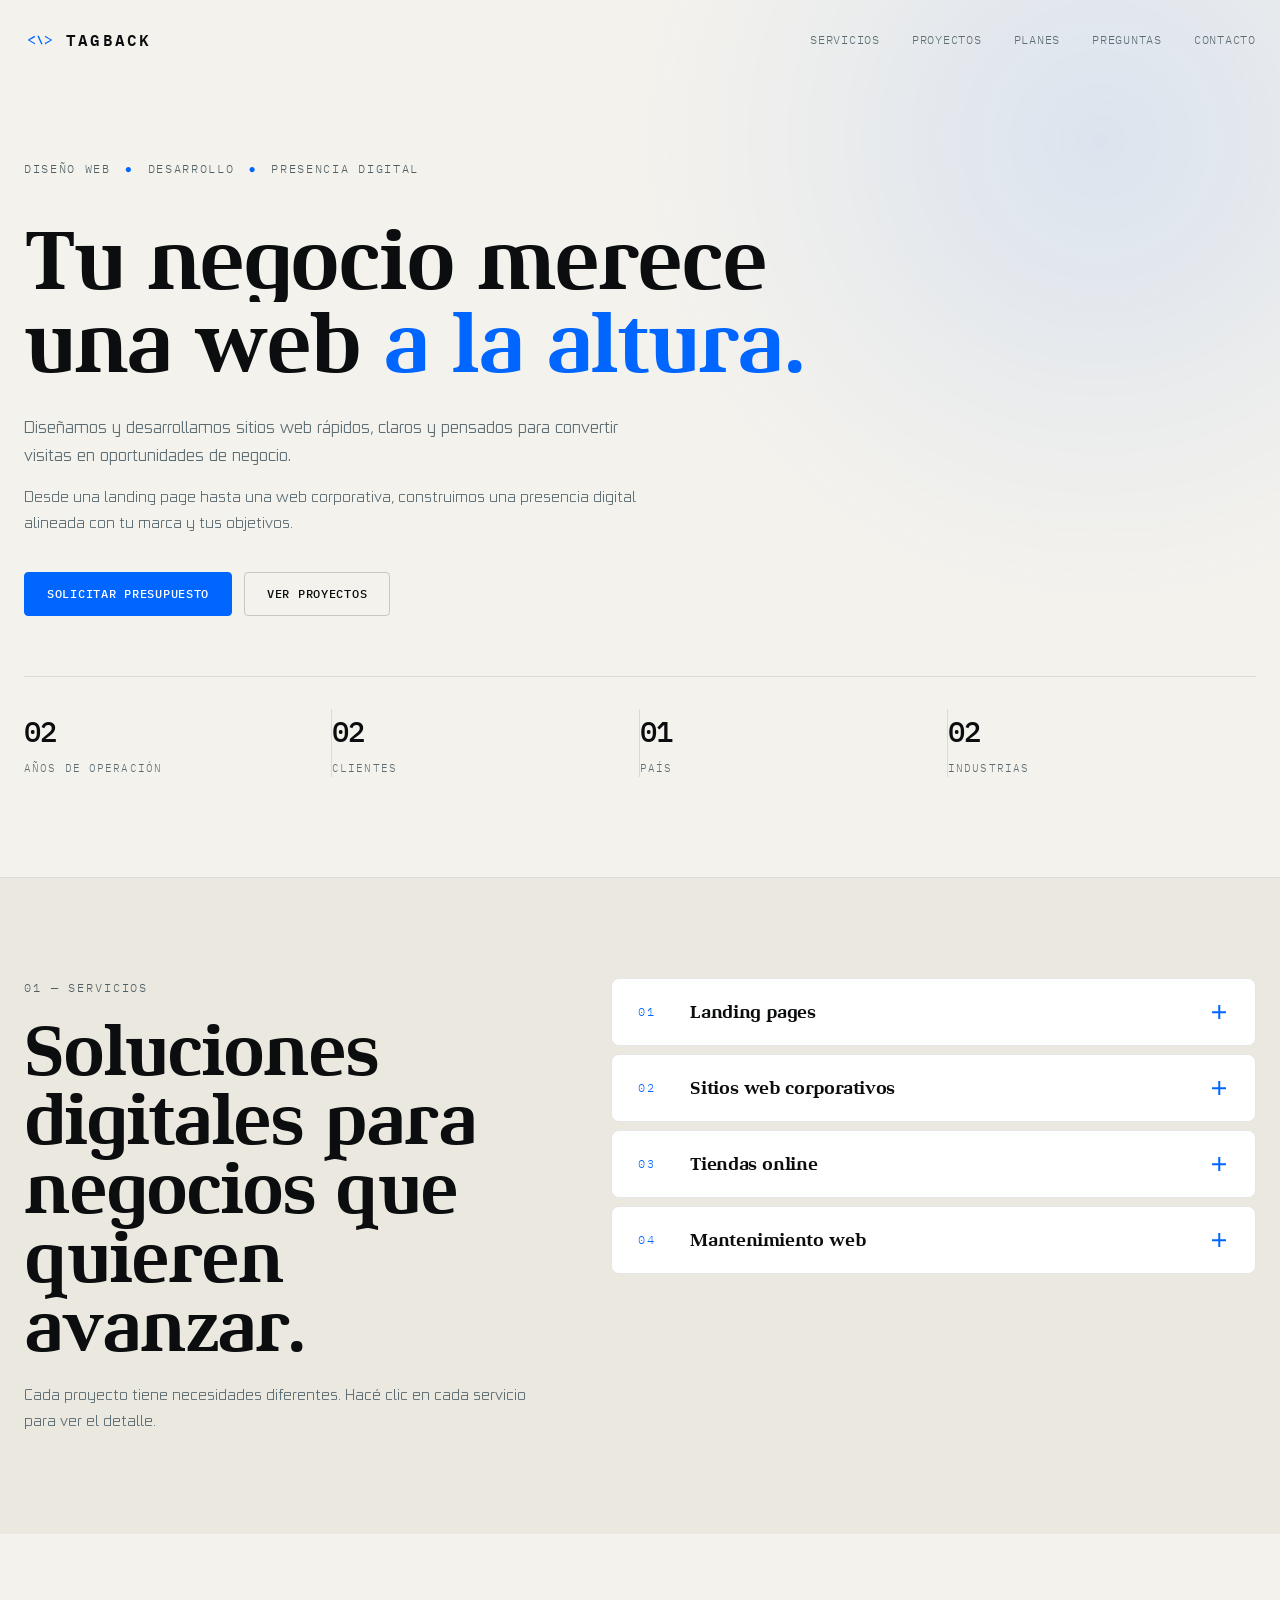
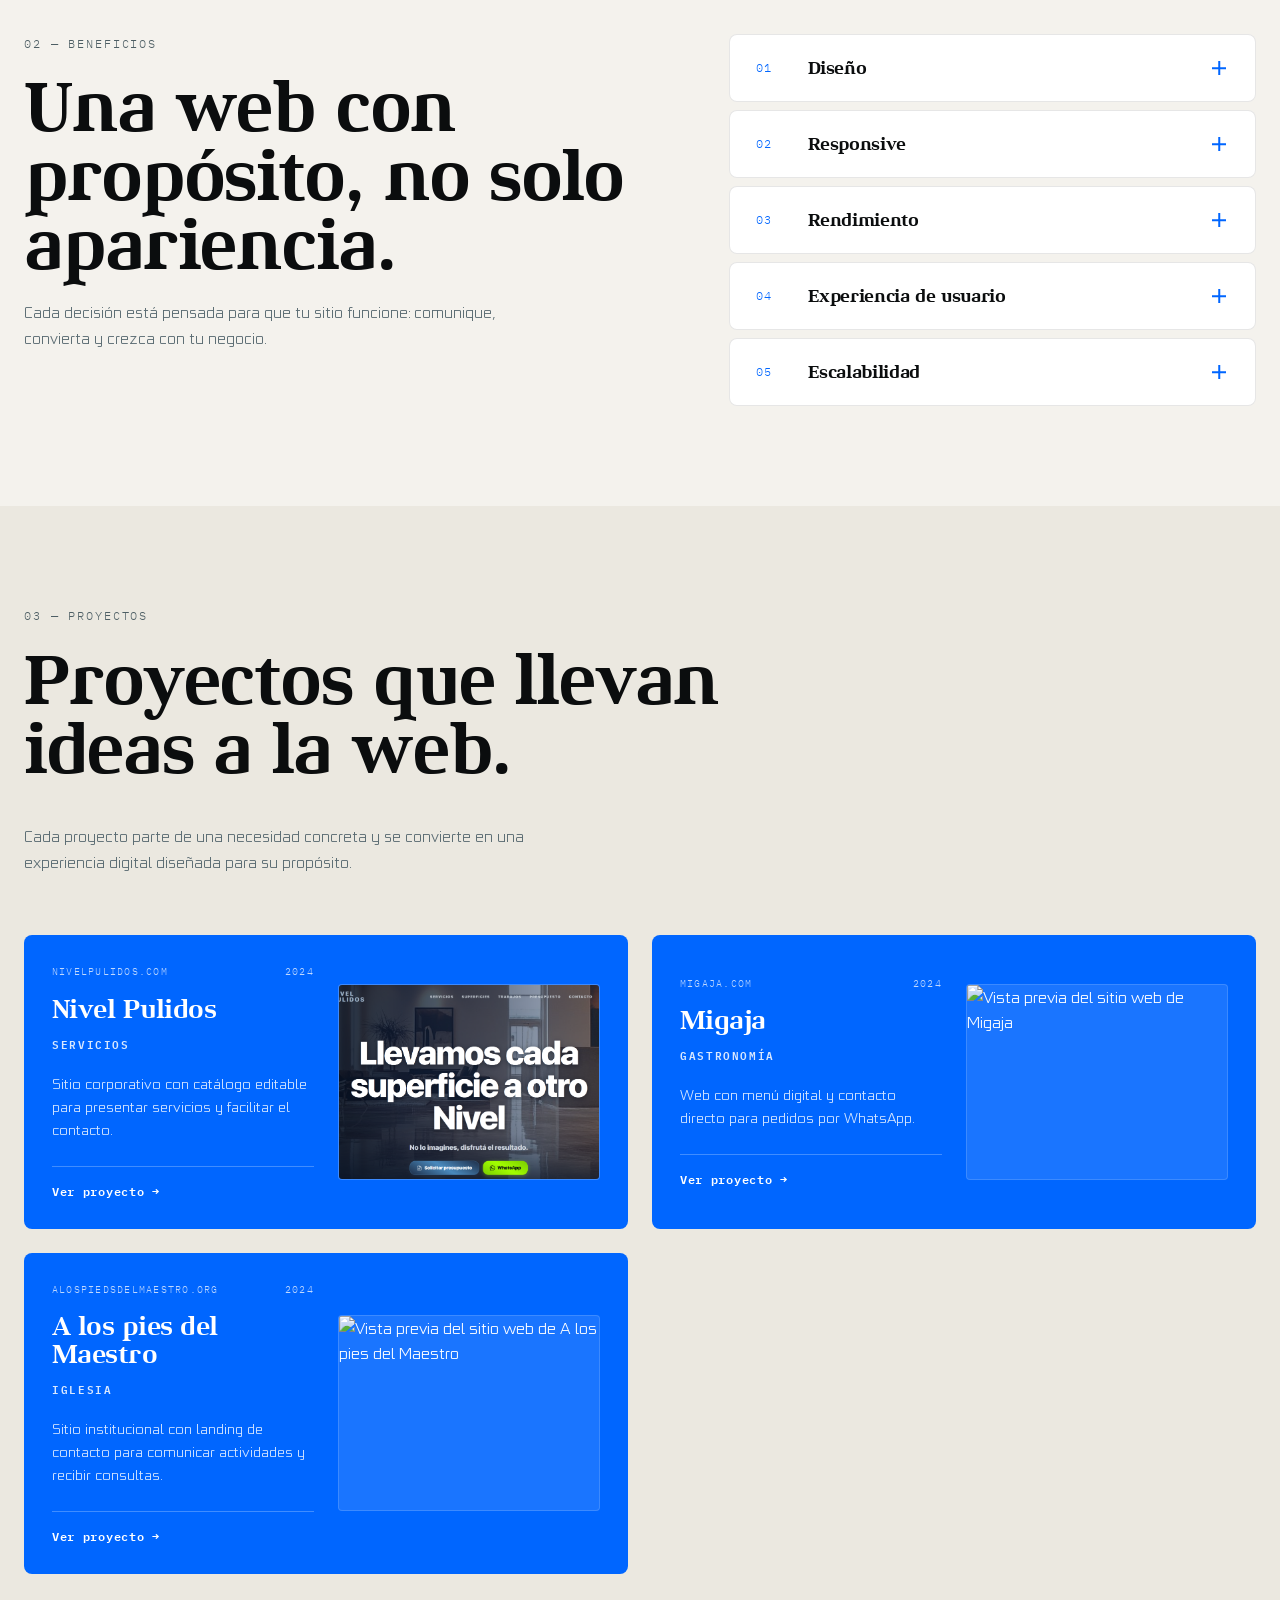
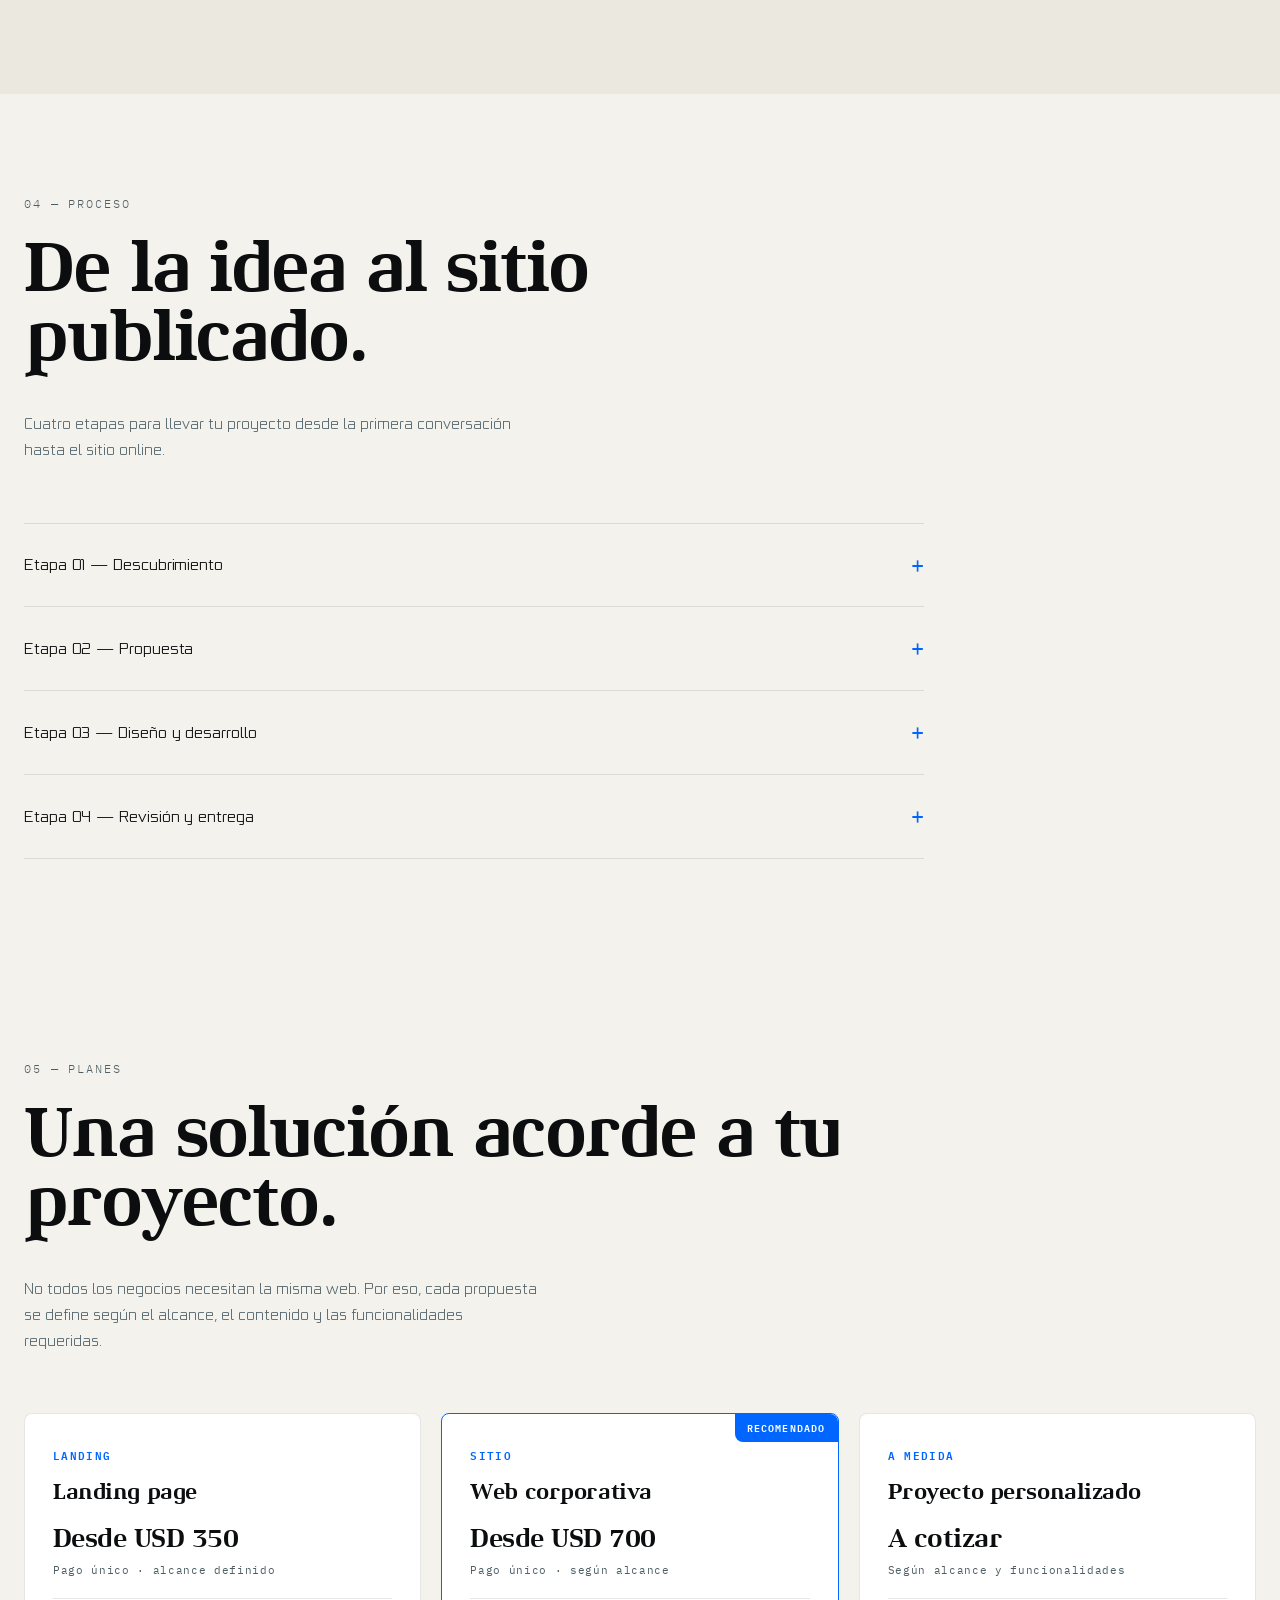
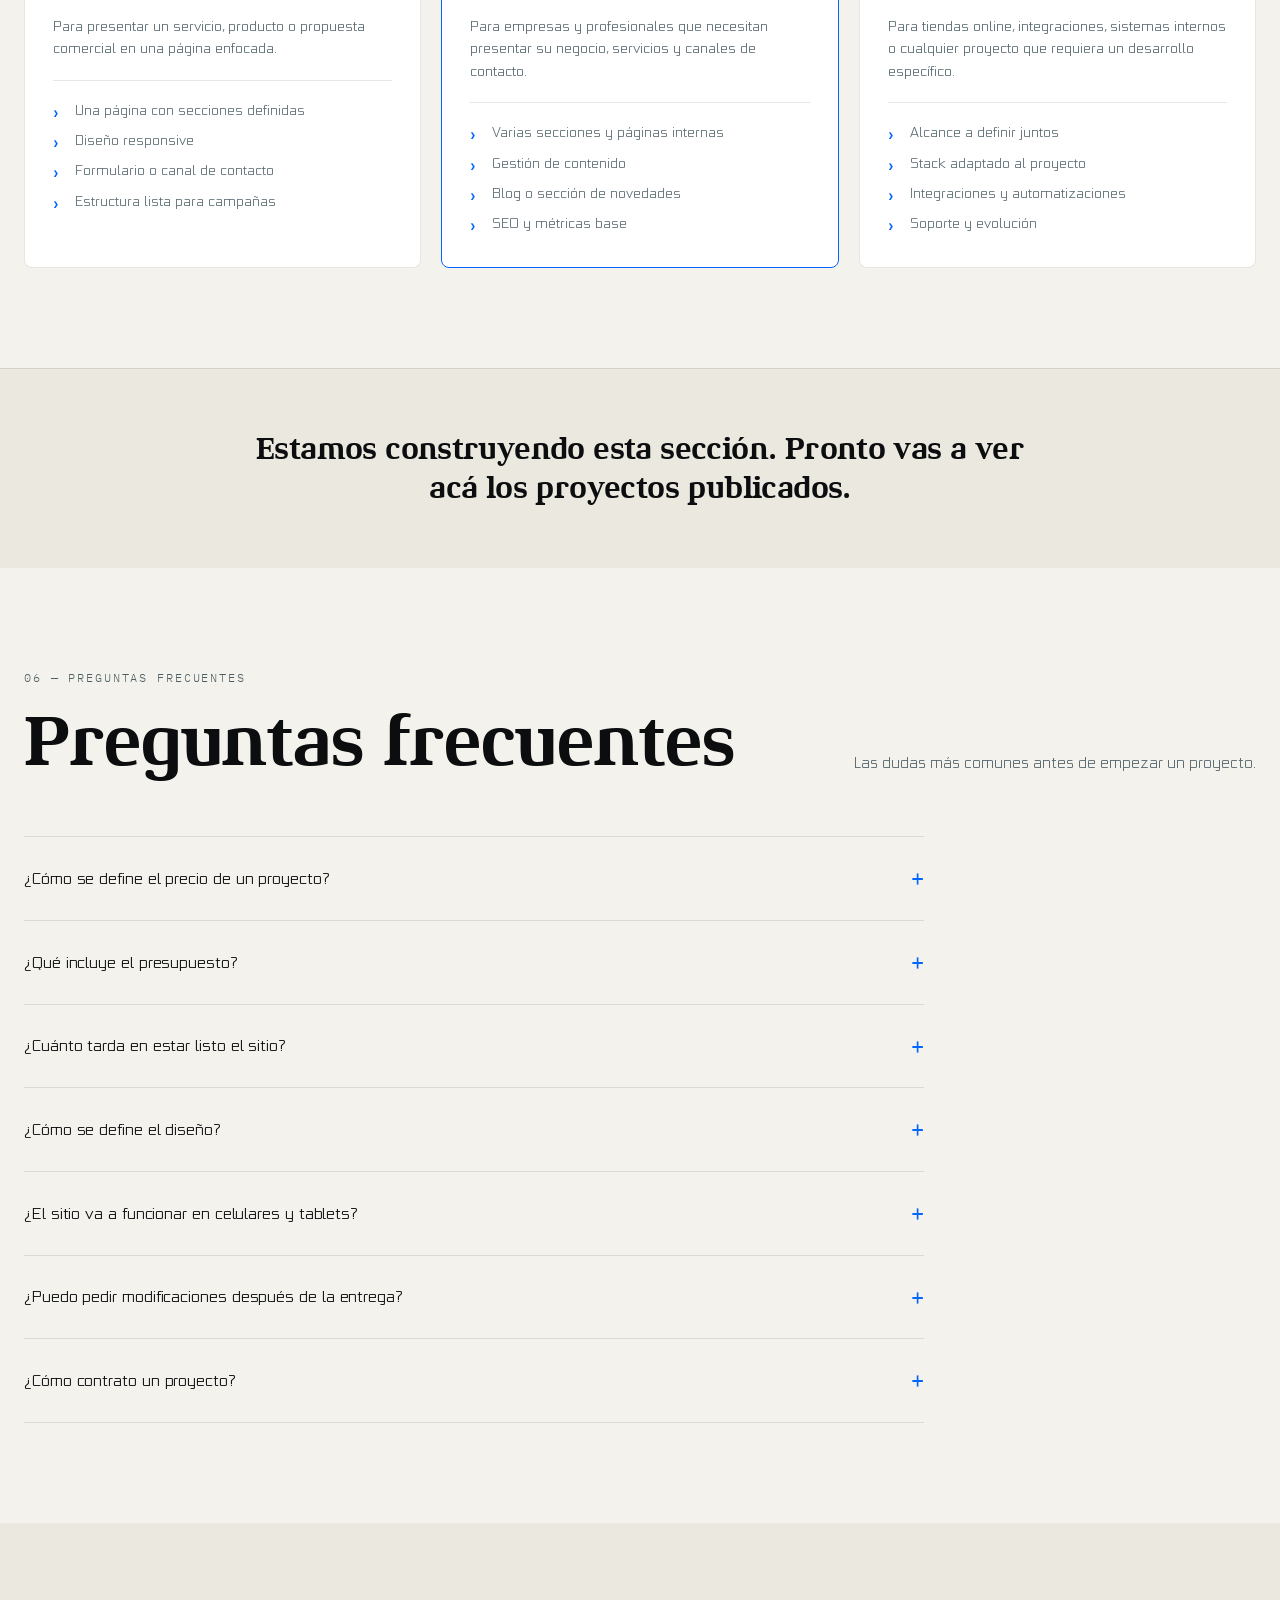
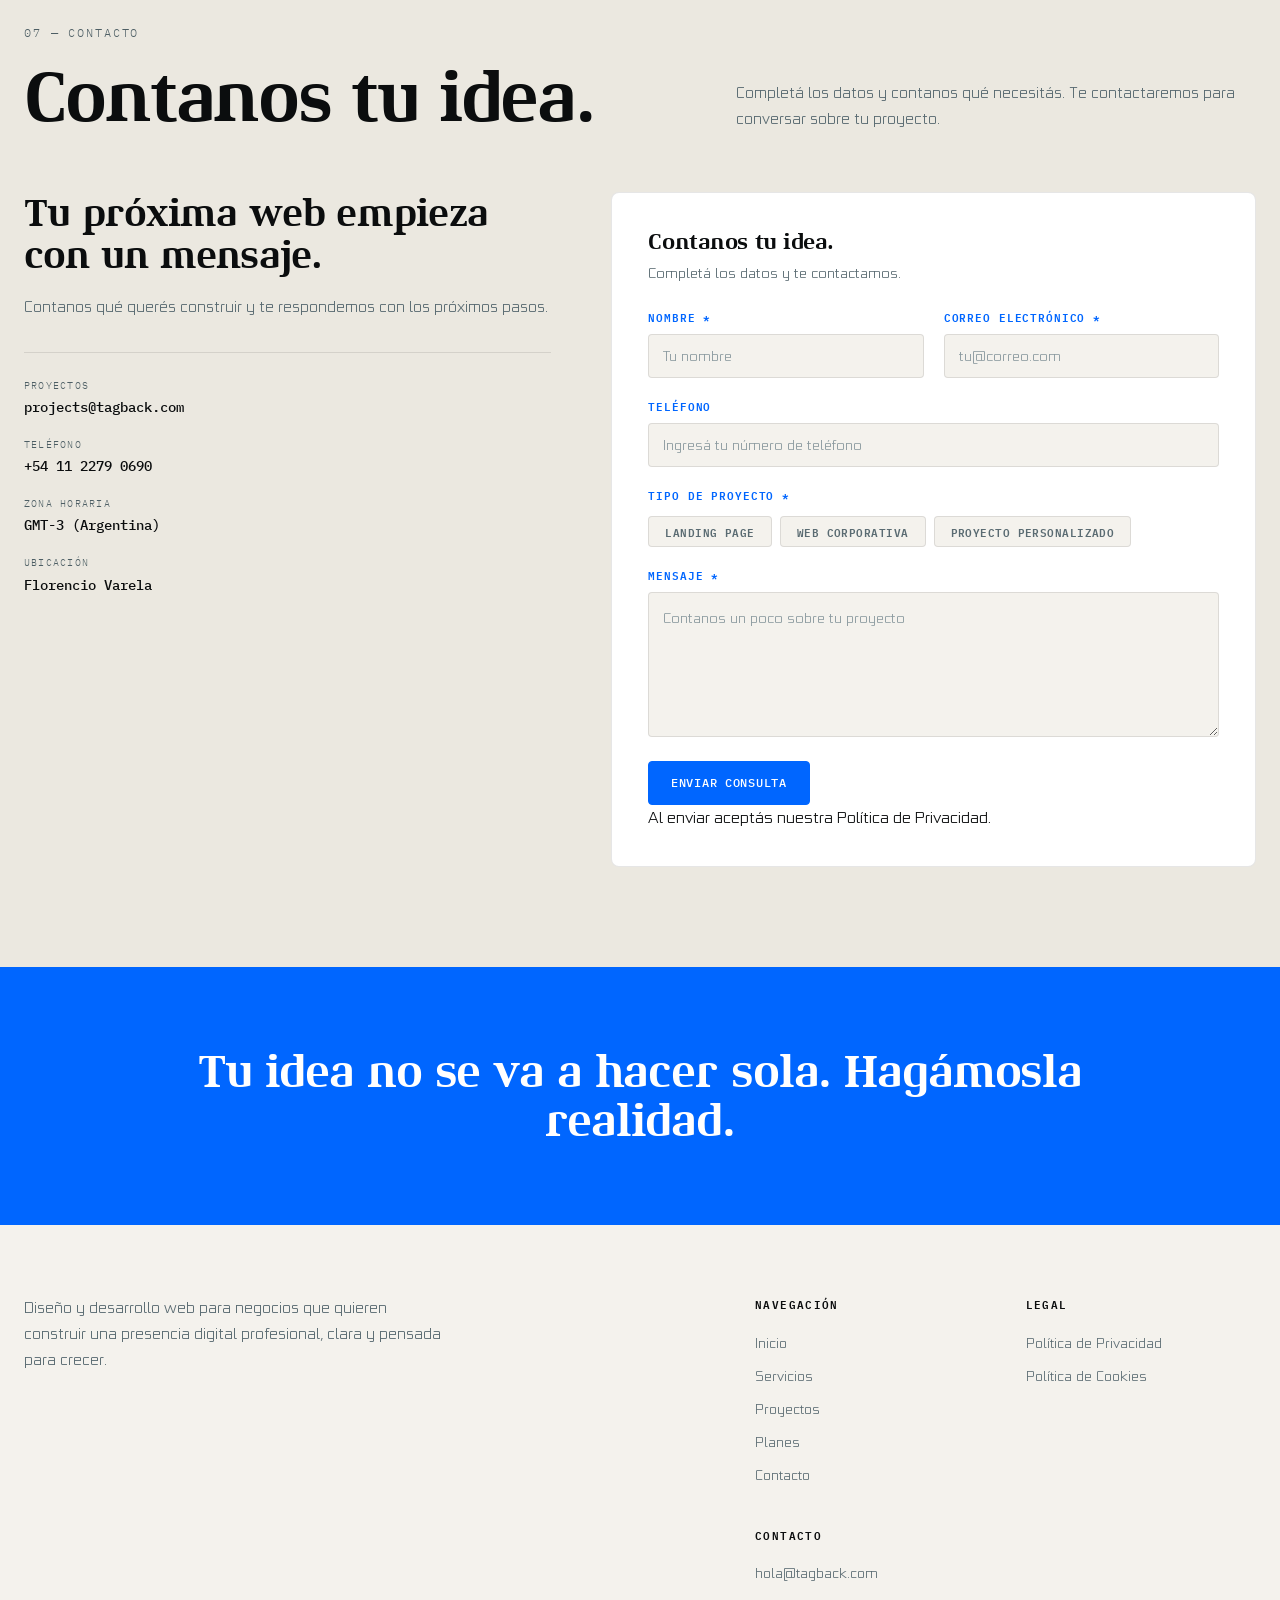
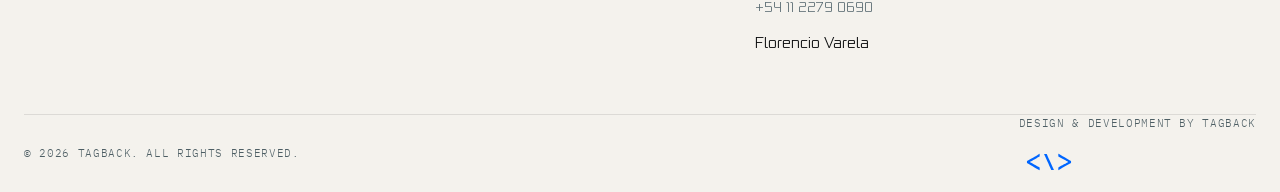
==== index.html @ 9e871fd4 "Update contact email and add legal links in footer" ====
<!DOCTYPE html>
<html lang="es" class="no-js">

<head>

    <meta charset="UTF-8">

    <meta
        name="viewport"
        content="width=device-width, initial-scale=1.0"
    >

    <title>TAGBACK — Diseño y desarrollo web para negocios que quieren crecer</title>

    <meta
        name="description"
        content="TAGBACK diseña y desarrolla sitios web: landing pages, sitios corporativos, tiendas online y mantenimiento. Presencia digital profesional para tu negocio."
    >

    <meta name="theme-color" content="#f4f2ed">
    <meta name="robots" content="index, follow">
    <meta name="author" content="TAGBACK">

    <meta property="og:title" content="TAGBACK — Estudio de diseño y desarrollo web">
    <meta property="og:description" content="Diseñamos y desarrollamos sitios web rápidos, claros y pensados para convertir visitas en oportunidades de negocio.">
    <meta property="og:type" content="website">
    <meta property="og:locale" content="es_AR">

    <link rel="icon" href="./favicon/favicon.ico">

    <script>
        document.documentElement.classList.remove('no-js');
    </script>

    <link rel="preconnect" href="https://fonts.googleapis.com">
    <link rel="preconnect" href="https://fonts.gstatic.com" crossorigin>
    <link href="https://fonts.googleapis.com/css2?family=IBM+Plex+Mono:wght@400;500;600&display=swap" rel="stylesheet">

    <link rel="stylesheet" href="./css/styles.css">

</head>


<body>

<a class="skip-link" href="#main">Saltar al contenido principal</a>


<!-- =====================================================
     HEADER
     ===================================================== -->

<header class="site-header">

    <div class="container header-inner">

        <a href="./" class="logo" aria-label="TAGBACK — Inicio">

            <img
                src="./assets/logo/guri_isotipo.svg"
                alt=""
                class="logo-icon"
                width="32"
                height="32"
            >

            <span class="logo-text">
                <span class="logo-wordmark">TAGBACK</span>
            </span>

        </a>


        <nav class="main-nav" id="main-navigation" aria-label="Navegación principal">

            <a href="#servicios">Servicios</a>
            <a href="#trabajos">Proyectos</a>
            <a href="#planes">Planes</a>
            <a href="#faq">Preguntas</a>
            <a href="#contacto">Contacto</a>

        </nav>


        <button
            class="menu-toggle"
            type="button"
            aria-label="Abrir menú"
            aria-expanded="false"
            aria-controls="main-navigation"
        >
            <span></span>
            <span></span>
        </button>

    </div>

</header>



<main id="main">


<!-- =====================================================
     HERO
     ===================================================== -->

<section class="hero">

    <div class="container">

        <div class="hero-eyebrow">
            <span>DISEÑO WEB</span>
            <span class="dot" aria-hidden="true">●</span>
            <span>DESARROLLO</span>
            <span class="dot" aria-hidden="true">●</span>
            <span>PRESENCIA DIGITAL</span>
        </div>

        <h1>
            <span class="reveal-line"><span>Tu negocio merece</span></span>
            <span class="reveal-line"><span>una web <em>a la altura.</em></span></span>
        </h1>

        <p class="hero-lead">
            Diseñamos y desarrollamos sitios web rápidos, claros
            y pensados para convertir visitas en oportunidades de negocio.
        </p>

        <p class="hero-support">
            Desde una landing page hasta una web corporativa,
            construimos una presencia digital alineada con tu marca
            y tus objetivos.
        </p>

        <div class="hero-actions">

            <a href="#contacto" class="button button-primary">
                Solicitar presupuesto
            </a>

            <a href="#trabajos" class="button button-secondary">
                Ver proyectos
            </a>

        </div>


        <div class="hero-stats">

            <div class="hero-stat">
                <span class="hero-stat-num">02</span>
                <span class="hero-stat-label">años de operación</span>
            </div>

            <div class="hero-stat">
                <span class="hero-stat-num">02</span>
                <span class="hero-stat-label">clientes</span>
            </div>

            <div class="hero-stat">
                <span class="hero-stat-num">01</span>
                <span class="hero-stat-label">país</span>
            </div>

            <div class="hero-stat">
                <span class="hero-stat-num">02</span>
                <span class="hero-stat-label">industrias</span>
            </div>

        </div>

    </div>

</section>



<!-- =====================================================
     SERVICIOS — acordeón a la izquierda
     ===================================================== -->

<section class="services section" id="servicios">

    <div class="container services-inner">

        <div class="services-intro">
            <span class="section-eyebrow">01 — SERVICIOS</span>
            <h2 class="section-title">Soluciones digitales para negocios que quieren avanzar.</h2>
            <p class="section-desc">
                Cada proyecto tiene necesidades diferentes. Hacé clic
                en cada servicio para ver el detalle.
            </p>
        </div>


        <div class="accordion-stack">

            <div class="accordion-item">
                <button
                    type="button"
                    class="accordion-header"
                    aria-expanded="false"
                >
                    <span class="accordion-num">01</span>
                    <h3 class="accordion-title">Landing pages</h3>
                    <span class="accordion-icon" aria-hidden="true"></span>
                </button>
                <div class="accordion-panel">
                    <div class="accordion-panel-inner">
                        <div class="accordion-panel-content">
                            <p>Páginas diseñadas para presentar una oferta, comunicar una propuesta de valor y dirigir al visitante hacia una acción concreta.</p>
                        </div>
                    </div>
                </div>
            </div>

            <div class="accordion-item">
                <button
                    type="button"
                    class="accordion-header"
                    aria-expanded="false"
                >
                    <span class="accordion-num">02</span>
                    <h3 class="accordion-title">Sitios web corporativos</h3>
                    <span class="accordion-icon" aria-hidden="true"></span>
                </button>
                <div class="accordion-panel">
                    <div class="accordion-panel-inner">
                        <div class="accordion-panel-content">
                            <p>Una presencia digital profesional para comunicar quién sos, qué hacés y por qué deberían elegirte.</p>
                        </div>
                    </div>
                </div>
            </div>

            <div class="accordion-item">
                <button
                    type="button"
                    class="accordion-header"
                    aria-expanded="false"
                >
                    <span class="accordion-num">03</span>
                    <h3 class="accordion-title">Tiendas online</h3>
                    <span class="accordion-icon" aria-hidden="true"></span>
                </button>
                <div class="accordion-panel">
                    <div class="accordion-panel-inner">
                        <div class="accordion-panel-content">
                            <p>Experiencias de compra que organizan tus productos y facilitan el recorrido desde la exploración hasta el pedido.</p>
                        </div>
                    </div>
                </div>
            </div>

            <div class="accordion-item">
                <button
                    type="button"
                    class="accordion-header"
                    aria-expanded="false"
                >
                    <span class="accordion-num">04</span>
                    <h3 class="accordion-title">Mantenimiento web</h3>
                    <span class="accordion-icon" aria-hidden="true"></span>
                </button>
                <div class="accordion-panel">
                    <div class="accordion-panel-inner">
                        <div class="accordion-panel-content">
                            <p>Actualizaciones, ajustes y soporte para mantener tu sitio alineado con las necesidades de tu negocio.</p>
                        </div>
                    </div>
                </div>
            </div>

        </div>

    </div>

</section>



<!-- =====================================================
     BENEFICIOS — acordeón a la derecha
     ===================================================== -->

<section class="why section">

    <div class="container why-inner">

        <div class="why-intro">
            <span class="section-eyebrow">02 — BENEFICIOS</span>
            <h2 class="section-title">Una web con propósito, no solo apariencia.</h2>
            <p class="section-desc">
                Cada decisión está pensada para que tu sitio funcione:
                comunique, convierta y crezca con tu negocio.
            </p>
        </div>


        <div class="accordion-stack accordion-stack--right">

            <div class="accordion-item">
                <button
                    type="button"
                    class="accordion-header"
                    aria-expanded="false"
                >
                    <span class="accordion-num">01</span>
                    <h3 class="accordion-title">Diseño</h3>
                    <span class="accordion-icon" aria-hidden="true"></span>
                </button>
                <div class="accordion-panel">
                    <div class="accordion-panel-inner">
                        <div class="accordion-panel-content">
                            <p>Una identidad visual coherente con tu negocio, tus servicios y el público al que querés llegar.</p>
                        </div>
                    </div>
                </div>
            </div>

            <div class="accordion-item">
                <button
                    type="button"
                    class="accordion-header"
                    aria-expanded="false"
                >
                    <span class="accordion-num">02</span>
                    <h3 class="accordion-title">Responsive</h3>
                    <span class="accordion-icon" aria-hidden="true"></span>
                </button>
                <div class="accordion-panel">
                    <div class="accordion-panel-inner">
                        <div class="accordion-panel-content">
                            <p>Sitios adaptados a celulares, tablets y computadoras para facilitar la navegación.</p>
                        </div>
                    </div>
                </div>
            </div>

            <div class="accordion-item">
                <button
                    type="button"
                    class="accordion-header"
                    aria-expanded="false"
                >
                    <span class="accordion-num">03</span>
                    <h3 class="accordion-title">Rendimiento</h3>
                    <span class="accordion-icon" aria-hidden="true"></span>
                </button>
                <div class="accordion-panel">
                    <div class="accordion-panel-inner">
                        <div class="accordion-panel-content">
                            <p>Código y recursos optimizados para favorecer tiempos de carga y una navegación fluida.</p>
                        </div>
                    </div>
                </div>
            </div>

            <div class="accordion-item">
                <button
                    type="button"
                    class="accordion-header"
                    aria-expanded="false"
                >
                    <span class="accordion-num">04</span>
                    <h3 class="accordion-title">Experiencia de usuario</h3>
                    <span class="accordion-icon" aria-hidden="true"></span>
                </button>
                <div class="accordion-panel">
                    <div class="accordion-panel-inner">
                        <div class="accordion-panel-content">
                            <p>Contenido organizado y llamadas a la acción que ayudan a encontrar información y contactar con tu negocio.</p>
                        </div>
                    </div>
                </div>
            </div>

            <div class="accordion-item">
                <button
                    type="button"
                    class="accordion-header"
                    aria-expanded="false"
                >
                    <span class="accordion-num">05</span>
                    <h3 class="accordion-title">Escalabilidad</h3>
                    <span class="accordion-icon" aria-hidden="true"></span>
                </button>
                <div class="accordion-panel">
                    <div class="accordion-panel-inner">
                        <div class="accordion-panel-content">
                            <p>Una estructura preparada para incorporar nuevas secciones y funcionalidades según las necesidades del proyecto.</p>
                        </div>
                    </div>
                </div>
            </div>

        </div>

    </div>

</section>



<!-- =====================================================
     PROYECTOS — horizontales en azul
     ===================================================== -->

<section class="work section" id="trabajos">

    <div class="container">

        <div class="section-head">
            <div>
                <span class="section-eyebrow">03 — PROYECTOS</span>
                <h2 class="section-title">Proyectos que llevan ideas a la web.</h2>
            </div>
            <p class="section-desc">
                Cada proyecto parte de una necesidad concreta
                y se convierte en una experiencia digital diseñada para su propósito.
            </p>
        </div>


        <div class="work-grid">

            <article class="work-card">
                <div class="work-card-info">
                    <div class="work-card-header">
                        <span>NIVELPULIDOS.COM</span>
                        <span>2024</span>
                    </div>
                    <h3 class="work-card-name">Nivel Pulidos</h3>
                    <span class="work-card-category">SERVICIOS</span>
                    <p class="work-card-claim">
                        Sitio corporativo con catálogo editable
                        para presentar servicios y facilitar el contacto.
                    </p>
                    <a class="work-card-link" href="#contacto">
                        Ver proyecto →
                    </a>
                </div>
                <div class="work-card-image">
                    <img
                        src="./assets/proyectos/1/NP_1.png"
                        alt="Vista previa del sitio web de Nivel Pulidos"
                        loading="lazy"
                    >
                </div>
            </article>


            <article class="work-card">
                <div class="work-card-info">
                    <div class="work-card-header">
                        <span>MIGAJA.COM</span>
                        <span>2024</span>
                    </div>
                    <h3 class="work-card-name">Migaja</h3>
                    <span class="work-card-category">GASTRONOMÍA</span>
                    <p class="work-card-claim">
                        Web con menú digital y contacto directo
                        para pedidos por WhatsApp.
                    </p>
                    <a class="work-card-link" href="#contacto">
                        Ver proyecto →
                    </a>
                </div>
                <div class="work-card-image">
                    <img
                        src="./assets/proyectos/2/foto2.jpg"
                        alt="Vista previa del sitio web de Migaja"
                        loading="lazy"
                    >
                </div>
            </article>


            <article class="work-card">
                <div class="work-card-info">
                    <div class="work-card-header">
                        <span>ALOSPIEDSDELMAESTRO.ORG</span>
                        <span>2024</span>
                    </div>
                    <h3 class="work-card-name">A los pies del Maestro</h3>
                    <span class="work-card-category">IGLESIA</span>
                    <p class="work-card-claim">
                        Sitio institucional con landing de contacto
                        para comunicar actividades y recibir consultas.
                    </p>
                    <a class="work-card-link" href="#contacto">
                        Ver proyecto →
                    </a>
                </div>
                <div class="work-card-image">
                    <img
                        src="./assets/proyectos/3/foto3.jpg"
                        alt="Vista previa del sitio web de A los pies del Maestro"
                        loading="lazy"
                    >
                </div>
            </article>

        </div>

    </div>

</section>



<!-- =====================================================
     PROCESO — acordeón tipo FAQ
     ===================================================== -->

<section class="process section" id="proceso">

    <div class="container">

        <div class="section-head">
            <div>
                <span class="section-eyebrow">04 — PROCESO</span>
                <h2 class="section-title">De la idea al sitio publicado.</h2>
            </div>
            <p class="section-desc">
                Cuatro etapas para llevar tu proyecto desde la
                primera conversación hasta el sitio online.
            </p>
        </div>


        <div class="faq-list">

            <details class="faq-item">
                <summary>Etapa 01 — Descubrimiento</summary>
                <p>Conocemos tu negocio, tus objetivos y las necesidades de tu proyecto.</p>
            </details>

            <details class="faq-item">
                <summary>Etapa 02 — Propuesta</summary>
                <p>Definimos el alcance, las funcionalidades, los plazos y el presupuesto.</p>
            </details>

            <details class="faq-item">
                <summary>Etapa 03 — Diseño y desarrollo</summary>
                <p>Construimos el sitio siguiendo la propuesta aprobada y los requisitos acordados.</p>
            </details>

            <details class="faq-item">
                <summary>Etapa 04 — Revisión y entrega</summary>
                <p>Revisamos el resultado, realizamos los ajustes incluidos y coordinamos la publicación.</p>
            </details>

        </div>

    </div>

</section>



<!-- =====================================================
     PLANES
     ===================================================== -->

<section class="plans section" id="planes">

    <div class="container">

        <div class="section-head">
            <div>
                <span class="section-eyebrow">05 — PLANES</span>
                <h2 class="section-title">Una solución acorde a tu proyecto.</h2>
            </div>
            <p class="section-desc">
                No todos los negocios necesitan la misma web. Por eso,
                cada propuesta se define según el alcance, el contenido
                y las funcionalidades requeridas.
            </p>
        </div>


        <div class="plans-grid">

            <a href="#contacto" class="plan-card">
                <span class="plan-label">LANDING</span>
                <h3>Landing page</h3>

                <p class="plan-price">
                    Desde USD 350
                    <small>Pago único · alcance definido</small>
                </p>

                <p class="plan-desc">
                    Para presentar un servicio, producto o propuesta
                    comercial en una página enfocada.
                </p>

                <ul class="plan-features">
                    <li>Una página con secciones definidas</li>
                    <li>Diseño responsive</li>
                    <li>Formulario o canal de contacto</li>
                    <li>Estructura lista para campañas</li>
                </ul>
            </a>


            <a href="#contacto" class="plan-card plan-card--featured">
                <span class="plan-badge">RECOMENDADO</span>
                <span class="plan-label">SITIO</span>
                <h3>Web corporativa</h3>

                <p class="plan-price">
                    Desde USD 700
                    <small>Pago único · según alcance</small>
                </p>

                <p class="plan-desc">
                    Para empresas y profesionales que necesitan presentar
                    su negocio, servicios y canales de contacto.
                </p>

                <ul class="plan-features">
                    <li>Varias secciones y páginas internas</li>
                    <li>Gestión de contenido</li>
                    <li>Blog o sección de novedades</li>
                    <li>SEO y métricas base</li>
                </ul>
            </a>


            <a href="#contacto" class="plan-card">
                <span class="plan-label">A MEDIDA</span>
                <h3>Proyecto personalizado</h3>

                <p class="plan-price">
                    A cotizar
                    <small>Según alcance y funcionalidades</small>
                </p>

                <p class="plan-desc">
                    Para tiendas online, integraciones, sistemas internos
                    o cualquier proyecto que requiera un desarrollo específico.
                </p>

                <ul class="plan-features">
                    <li>Alcance a definir juntos</li>
                    <li>Stack adaptado al proyecto</li>
                    <li>Integraciones y automatizaciones</li>
                    <li>Soporte y evolución</li>
                </ul>
            </a>

        </div>

    </div>

</section>



<!-- =====================================================
     CONFIANZA — una frase
     ===================================================== -->

<section class="trust" id="confianza">
    <div class="container">
        <p>Estamos construyendo esta sección. Pronto vas a ver acá los proyectos publicados.</p>
    </div>
</section>



<!-- =====================================================
     FAQ
     ===================================================== -->

<section class="faq section" id="faq">

    <div class="container">

        <div class="section-head">
            <div>
                <span class="section-eyebrow">06 — PREGUNTAS FRECUENTES</span>
                <h2 class="section-title">Preguntas frecuentes</h2>
            </div>
            <p class="section-desc">
                Las dudas más comunes antes de empezar un proyecto.
            </p>
        </div>


        <div class="faq-list">

            <details class="faq-item">
                <summary>¿Cómo se define el precio de un proyecto?</summary>
                <p>El precio depende del tipo de sitio, la cantidad de secciones, las funcionalidades y el contenido. Los planes de landing y web corporativa tienen un valor de referencia desde USD 350 y USD 700. Los proyectos a medida se cotizan según su alcance.</p>
            </details>

            <details class="faq-item">
                <summary>¿Qué incluye el presupuesto?</summary>
                <p>El presupuesto detalla el alcance del trabajo y los servicios incluidos. El dominio y el hosting no están incluidos salvo que se indique lo contrario.</p>
            </details>

            <details class="faq-item">
                <summary>¿Cuánto tarda en estar listo el sitio?</summary>
                <p>El plazo depende de la complejidad del sitio y de la disponibilidad del contenido necesario. Se define antes de comenzar el trabajo.</p>
            </details>

            <details class="faq-item">
                <summary>¿Cómo se define el diseño?</summary>
                <p>La propuesta visual se adapta a la identidad, los objetivos y las necesidades de cada proyecto.</p>
            </details>

            <details class="faq-item">
                <summary>¿El sitio va a funcionar en celulares y tablets?</summary>
                <p>Los sitios se desarrollan con diseño responsive para adaptarse a diferentes tamaños de pantalla.</p>
            </details>

            <details class="faq-item">
                <summary>¿Puedo pedir modificaciones después de la entrega?</summary>
                <p>Los ajustes posteriores pueden presupuestarse por separado o contratarse mediante un servicio de mantenimiento.</p>
            </details>

            <details class="faq-item">
                <summary>¿Cómo contrato un proyecto?</summary>
                <p>Escribinos a <a href="mailto:hola@tagback.com">hola@tagback.com</a> con una descripción de tu proyecto. Revisaremos tus necesidades y prepararemos una propuesta.</p>
            </details>

        </div>

    </div>

</section>



<!-- =====================================================
     CONTACTO
     ===================================================== -->

<section class="contact section" id="contacto">

    <div class="container">

        <div class="section-head">
            <div>
                <span class="section-eyebrow">07 — CONTACTO</span>
                <h2 class="section-title">Contanos tu idea.</h2>
            </div>
            <p class="section-desc">
                Completá los datos y contanos qué necesitás.
                Te contactaremos para conversar sobre tu proyecto.
            </p>
        </div>


        <div class="contact-grid">

            <div class="contact-info">
                <h3>Tu próxima web empieza con un mensaje.</h3>
                <p>
                    Contanos qué querés construir y te respondemos
                    con los próximos pasos.
                </p>

                <div class="contact-meta">
                    <div>
                        <span class="contact-meta-label">PROYECTOS</span>
                        <a href="mailto:projects@tagback.com" class="contact-meta-value">
                            projects@tagback.com
                        </a>
                    </div>
                    <div>
                        <span class="contact-meta-label">TELÉFONO</span>
                        <a href="tel:+541122790690" class="contact-meta-value">
                            +54 11 2279 0690
                        </a>
                    </div>
                    <div>
                        <span class="contact-meta-label">ZONA HORARIA</span>
                        <span class="contact-meta-value">GMT-3 (Argentina)</span>
                    </div>
                    <div>
                        <span class="contact-meta-label">UBICACIÓN</span>
                        <span class="contact-meta-value">Florencio Varela</span>
                    </div>
                </div>
            </div>


            <form
                class="quote-form"
                action="https://formspree.io/f/TU_ID"
                method="POST"
                novalidate
            >

                <h3 class="quote-form-title">Contanos tu idea.</h3>
                <p class="quote-form-lead">
                    Completá los datos y te contactamos.
                </p>

                <div class="quote-form-grid">

                    <div class="form-field">
                        <label for="quote-name">Nombre *</label>
                        <input
                            type="text"
                            id="quote-name"
                            name="name"
                            autocomplete="name"
                            placeholder="Tu nombre"
                            required
                        >
                    </div>

                    <div class="form-field">
                        <label for="quote-email">Correo electrónico *</label>
                        <input
                            type="email"
                            id="quote-email"
                            name="email"
                            autocomplete="email"
                            placeholder="tu@correo.com"
                            required
                        >
                    </div>

                    <div class="form-field form-field-full">
                        <label for="quote-phone">Teléfono</label>
                        <input
                            type="tel"
                            id="quote-phone"
                            name="phone"
                            autocomplete="tel"
                            inputmode="tel"
                            placeholder="Ingresá tu número de teléfono"
                        >
                    </div>

                    <fieldset class="form-field form-field-full form-fieldset">
                        <legend>Tipo de proyecto *</legend>
                        <div class="pill-group">
                            <label class="pill">
                                <input type="radio" name="project_type" value="landing" required>
                                <span>Landing page</span>
                            </label>
                            <label class="pill">
                                <input type="radio" name="project_type" value="web-corporativa">
                                <span>Web corporativa</span>
                            </label>
                            <label class="pill">
                                <input type="radio" name="project_type" value="personalizado">
                                <span>Proyecto personalizado</span>
                            </label>
                        </div>
                    </fieldset>

                    <div class="form-field form-field-full">
                        <label for="quote-message">Mensaje *</label>
                        <textarea
                            id="quote-message"
                            name="message"
                            rows="5"
                            placeholder="Contanos un poco sobre tu proyecto"
                            required
                        ></textarea>
                    </div>

                </div>

                <div class="quote-form-submit">
                    <button type="submit" class="button button-primary">
                        Enviar consulta
                    </button>

                    <p class="form-legal-note">
                        Al enviar aceptás nuestra
                        <a href="./privacidad.html">Política de Privacidad</a>.
                    </p>
                </div>

            </form>

        </div>

    </div>

</section>



<!-- =====================================================
     CTA FINAL — franja azul
     ===================================================== -->

<section class="final-cta">
    <div class="container">
        <h2>Tu idea no se va a hacer sola. Hagámosla realidad.</h2>
    </div>
</section>


</main>



<!-- =====================================================
     FOOTER
     ===================================================== -->

<footer class="site-footer">

    <div class="container footer-inner">

        <div class="footer-brand">
            <p>
                Diseño y desarrollo web para negocios que quieren
                construir una presencia digital profesional, clara
                y pensada para crecer.
            </p>
        </div>

        <div class="footer-links">
            <div>
                <strong>NAVEGACIÓN</strong>
                <a href="./">Inicio</a>
                <a href="#servicios">Servicios</a>
                <a href="#trabajos">Proyectos</a>
                <a href="#planes">Planes</a>
                <a href="#contacto">Contacto</a>
            </div>
            <div>
                <strong>LEGAL</strong>
                <a href="./privacidad.html">Política de Privacidad</a>
                <a href="./cookies.html">Política de Cookies</a>
            </div>
            <div>
                <strong>CONTACTO</strong>
                <a href="mailto:hola@tagback.com">hola@tagback.com</a>
                <a href="tel:+541122790690">+54 11 2279 0690</a>
                <span>Florencio Varela</span>
            </div>
        </div>

    </div>


    <div class="container footer-bottom">

        <span class="footer-copyright">
            © <span data-current-year></span> TAGBACK. All rights reserved.
        </span>

        <span class="footer-credit">
            <span class="footer-credit-text">Design &amp; development by TAGBACK</span>
            <img
                src="./assets/logo/guri_isotipo.svg"
                alt=""
                class="footer-credit-icon"
                width="60"
                height="60"
            >
        </span>

    </div>

</footer>



<!-- =====================================================
     INTRO CINEMATOGRÁFICA
     ===================================================== -->

<div class="tb-intro no-js" id="tb-intro" aria-hidden="true">
    <img
        src="./assets/logo/guri_isotipo.svg"
        alt=""
        class="tb-intro-logo"
        width="720"
        height="720"
    >
</div>



<!-- =====================================================
     COOKIES
     ===================================================== -->

<div
    class="cookie-banner"
    id="cookie-banner"
    role="dialog"
    aria-modal="true"
    aria-labelledby="cookie-title"
    aria-describedby="cookie-desc"
>
    <div class="cookie-card">

        <h2 id="cookie-title">Uso de cookies</h2>

        <p id="cookie-desc">
            Usamos cookies para analizar cómo se utiliza este sitio
            y mejorar la experiencia de navegación. Más info en nuestra
            <a href="./cookies.html">Política de Cookies</a>.
        </p>

        <div class="cookie-actions">
            <button type="button" class="button button-primary" data-cookie-accept>
                Aceptar
            </button>
            <button type="button" class="button button-secondary" data-cookie-reject>
                Rechazar
            </button>
        </div>

    </div>
</div>



<script src="./js/script.js"></script>

</body>

</html>
---- css/styles.css ----
/* =========================================================
   TAGBACK — STYLES v10
   ========================================================= */


/* =========================================================
   FUENTES OFICIALES
   ========================================================= */

@font-face {
    font-family: "Xenois";
    src: url("../assets/fonts/Xenois-Serif-W01-Bold.ttf") format("truetype");
    font-weight: 700;
    font-style: normal;
    font-display: swap;
}

@font-face {
    font-family: "Bunken";
    src: url("../assets/fonts/Bunken-Tech-Sans-W01-Light.ttf") format("truetype");
    font-weight: 300;
    font-style: normal;
    font-display: swap;
}


/* =========================================================
   VARIABLES
   ========================================================= */

:root {
    --blue: #0066FF;
    --blue-bright: #3385FF;
    --blue-dark: #0052CC;

    --bg: #f4f2ed;
    --bg-soft: #ebe8e0;
    --bg-white: #ffffff;

    --ink: #0b0d0e;
    --ink-soft: #2a2e30;
    --gray: #5a6b72;
    --gray-light: #8b9a9f;
    --gray-dark: #4d5e64;

    --line: rgba(11, 13, 14, 0.10);
    --line-strong: rgba(11, 13, 14, 0.18);

    --success: #10893e;
    --error: #c81e1e;

    --title: "Xenois", Georgia, serif;
    --body: "Bunken", -apple-system, BlinkMacSystemFont, "Segoe UI", sans-serif;
    --mono: 'IBM Plex Mono', 'SF Mono', monospace;

    --container: 1240px;
    --section-padding: 100px;
    --radius: 8px;
    --transition: 0.25s ease;

    --ease-out: cubic-bezier(0.22, 0.61, 0.36, 1);
    --ease-soft: cubic-bezier(0.4, 0, 0.2, 1);
    --ease-spring: cubic-bezier(0.34, 1.4, 0.64, 1);
}


/* =========================================================
   RESET
   ========================================================= */

* {
    margin: 0;
    padding: 0;
    box-sizing: border-box;
}

html { scroll-behavior: smooth; }

html.no-js .tb-intro { display: none; }

body {
    background: var(--bg);
    color: var(--ink);
    font-family: var(--body);
    font-weight: 300;
    line-height: 1.55;
    overflow-x: hidden;
    -webkit-font-smoothing: antialiased;
}

body.menu-open { overflow: hidden; }

img { display: block; max-width: 100%; }
svg { display: block; }

a { color: inherit; text-decoration: none; }

button, input, select, textarea { font: inherit; }
button { cursor: pointer; }


/* =========================================================
   JERARQUÍA TIPOGRÁFICA
   ========================================================= */

h1, h2, h3, h4, h5, h6,
.section-title,
.work-card-name,
.plan-card h3,
.accordion-title,
.contact-info h3,
.quote-form-title,
.final-cta h2,
.hero h1 {
    font-family: var(--title);
    font-weight: 700;
    letter-spacing: -0.02em;
}


/* =========================================================
   SKIP LINK
   ========================================================= */

.skip-link {
    position: absolute;
    top: -100px;
    left: 20px;
    background: var(--ink);
    color: var(--bg-white);
    padding: 10px 16px;
    border-radius: 4px;
    z-index: 9999;
    font-family: var(--mono);
    font-size: 0.8rem;
    transition: top 0.2s ease;
}

.skip-link:focus { top: 20px; }


/* =========================================================
   CONTENEDOR
   ========================================================= */

.container {
    width: min(calc(100% - 48px), var(--container));
    margin: 0 auto;
}

.section { padding: var(--section-padding) 0; }


/* =========================================================
   SECTION HEAD
   ========================================================= */

.section-head {
    display: flex;
    align-items: flex-end;
    justify-content: space-between;
    gap: 40px;
    margin-bottom: 60px;
    flex-wrap: wrap;
}

.section-eyebrow {
    display: block;
    font-family: var(--mono);
    font-size: 0.78rem;
    letter-spacing: 0.15em;
    text-transform: uppercase;
    color: var(--gray-dark);
    margin-bottom: 20px;
}

.section-title {
    font-size: clamp(2.4rem, 5.5vw, 4.5rem);
    line-height: 0.98;
    letter-spacing: -0.03em;
    color: var(--ink);
    margin: 0;
    max-width: 820px;
}

.section-desc {
    max-width: 520px;
    color: var(--gray);
    font-size: 0.95rem;
    line-height: 1.7;
}


/* =========================================================
   HEADER
   ========================================================= */

.site-header {
    position: fixed;
    top: 0; left: 0;
    width: 100%;
    z-index: 1000;
    border-bottom: 1px solid transparent;
    transition: background var(--transition), border-color var(--transition);
}

.site-header.scrolled {
    background: rgba(244, 242, 237, 0.94);
    border-color: var(--line);
    -webkit-backdrop-filter: blur(12px);
    backdrop-filter: blur(12px);
}

.header-inner {
    min-height: 80px;
    display: flex;
    align-items: center;
    justify-content: space-between;
    gap: 40px;
}


/* =========================================================
   LOGO
   ========================================================= */

.logo {
    display: flex;
    align-items: center;
    gap: 10px;
    flex-shrink: 0;
    cursor: pointer;
}

.logo-icon {
    width: 32px;
    height: 32px;
    flex: 0 0 32px;
}

.logo-text { display: flex; align-items: baseline; gap: 6px; }

.logo-wordmark {
    color: var(--ink);
    font-family: var(--mono);
    font-size: 1rem;
    font-weight: 600;
    letter-spacing: 0.14em;
}


/* =========================================================
   NAV
   ========================================================= */

.main-nav {
    display: flex;
    align-items: center;
    gap: 32px;
    margin-left: auto;
}

.main-nav a {
    position: relative;
    color: var(--gray);
    font-family: var(--mono);
    font-size: 0.78rem;
    letter-spacing: 0.06em;
    text-transform: uppercase;
    transition: color 200ms var(--ease-soft);
}

.main-nav a::after {
    content: "";
    position: absolute;
    left: 0; bottom: -6px;
    width: 100%;
    height: 1px;
    background: var(--blue);
    transform: scaleX(0);
    transform-origin: right center;
    transition: transform 220ms var(--ease-out);
}

.main-nav a:hover { color: var(--ink); }
.main-nav a:hover::after {
    transform: scaleX(1);
    transform-origin: left center;
}


/* =========================================================
   MOBILE MENU TOGGLE
   ========================================================= */

.menu-toggle {
    display: none;
    width: 38px;
    height: 38px;
    padding: 0;
    border: 1px solid var(--line-strong);
    border-radius: 4px;
    background: transparent;
    position: relative;
    z-index: 1101;
}

.menu-toggle span {
    position: absolute;
    left: 50%;
    width: 18px;
    height: 1.5px;
    background: var(--ink);
    transform: translateX(-50%);
    transition: transform 250ms var(--ease-soft), top 250ms var(--ease-soft);
}

.menu-toggle span:first-child { top: 14px; }
.menu-toggle span:last-child { top: 21px; }

.menu-toggle.active span:first-child,
.menu-toggle[aria-expanded="true"] span:first-child {
    top: 17.5px;
    transform: translateX(-50%) rotate(45deg);
}

.menu-toggle.active span:last-child,
.menu-toggle[aria-expanded="true"] span:last-child {
    top: 17.5px;
    transform: translateX(-50%) rotate(-45deg);
}


/* =========================================================
   HERO
   ========================================================= */

.hero {
    position: relative;
    padding-top: 160px;
    padding-bottom: 100px;
    background: var(--bg);
    border-bottom: 1px solid var(--line);
    overflow: hidden;
    isolation: isolate;
}

.hero::before {
    content: "";
    position: absolute;
    top: -20%;
    right: -10%;
    width: 60%;
    height: 90%;
    background: radial-gradient(
        circle at 60% 40%,
        rgba(0, 102, 255, 0.10),
        rgba(0, 102, 255, 0.04) 40%,
        transparent 70%
    );
    z-index: -1;
    pointer-events: none;
    animation: hero-ambient 24s ease-in-out infinite;
    will-change: transform, opacity;
}

@keyframes hero-ambient {
    0%, 100% { transform: translate3d(0, 0, 0) scale(1); opacity: 1; }
    50% { transform: translate3d(-2%, 2%, 0) scale(1.05); opacity: 0.85; }
}

.hero .container { position: relative; z-index: 1; }

.hero-eyebrow {
    display: flex;
    align-items: center;
    gap: 14px;
    font-family: var(--mono);
    font-size: 0.75rem;
    letter-spacing: 0.14em;
    text-transform: uppercase;
    color: var(--gray-dark);
    margin-bottom: 40px;
    flex-wrap: wrap;
    opacity: 0;
    animation: hero-fade-up 500ms var(--ease-out) 80ms forwards;
}

.hero-eyebrow .dot { color: var(--blue); }

.hero h1 {
    font-size: clamp(2.8rem, 6.5vw, 5.5rem);
    line-height: 1.0;
    letter-spacing: -0.03em;
    color: var(--ink);
    margin-bottom: 28px;
    max-width: 900px;
    overflow: hidden;
}

.hero h1 em {
    font-style: normal;
    color: var(--blue);
}

.hero h1 .reveal-line {
    display: block;
    overflow: hidden;
}

.hero h1 .reveal-line > span {
    display: block;
    transform: translate3d(0, 110%, 0);
    animation: hero-mask 750ms var(--ease-out) forwards;
    will-change: transform;
}

.hero h1 .reveal-line:nth-child(1) > span { animation-delay: 160ms; }
.hero h1 .reveal-line:nth-child(2) > span { animation-delay: 260ms; }

@keyframes hero-mask {
    to { transform: translate3d(0, 0, 0); }
}

.hero-lead {
    max-width: 620px;
    color: var(--gray);
    font-size: 1.05rem;
    line-height: 1.65;
    margin-bottom: 16px;
    opacity: 0;
    transform: translate3d(0, 16px, 0);
    animation: hero-fade-up 550ms var(--ease-out) 520ms forwards;
}

.hero-support {
    max-width: 620px;
    color: var(--gray);
    font-size: 0.95rem;
    line-height: 1.7;
    margin-bottom: 36px;
    opacity: 0;
    transform: translate3d(0, 16px, 0);
    animation: hero-fade-up 550ms var(--ease-out) 620ms forwards;
}

.hero-actions {
    display: flex;
    align-items: center;
    gap: 12px;
    flex-wrap: wrap;
    margin-bottom: 60px;
    opacity: 0;
    transform: translate3d(0, 16px, 0);
    animation: hero-fade-up 450ms var(--ease-out) 740ms forwards;
}

/* Hero stats */

.hero-stats {
    display: grid;
    grid-template-columns: repeat(4, 1fr);
    gap: 0;
    border-top: 1px solid var(--line);
    padding-top: 32px;
    opacity: 0;
    transform: translate3d(0, 16px, 0);
    animation: hero-fade-up 500ms var(--ease-out) 860ms forwards;
}

.hero-stat {
    display: flex;
    flex-direction: column;
    gap: 6px;
    padding-right: 20px;
    border-right: 1px solid var(--line);
}

.hero-stat:last-child { border-right: none; }

.hero-stat-num {
    font-family: var(--mono);
    font-size: 1.8rem;
    font-weight: 500;
    color: var(--ink);
    letter-spacing: -0.02em;
}

.hero-stat-label {
    font-family: var(--mono);
    font-size: 0.7rem;
    letter-spacing: 0.1em;
    text-transform: uppercase;
    color: var(--gray);
}

@keyframes hero-fade-up {
    to {
        opacity: 1;
        transform: translate3d(0, 0, 0);
    }
}


/* =========================================================
   BUTTONS
   ========================================================= */

.button {
    display: inline-flex;
    align-items: center;
    justify-content: center;
    min-height: 44px;
    padding: 0 22px;
    border: 1px solid transparent;
    border-radius: 4px;
    font-family: var(--mono);
    font-size: 0.75rem;
    font-weight: 500;
    letter-spacing: 0.06em;
    text-transform: uppercase;
    transition:
        background 250ms var(--ease-soft),
        color 250ms var(--ease-soft),
        border-color 250ms var(--ease-soft),
        transform 180ms var(--ease-out);
    will-change: transform;
}

.button:hover { transform: translateY(-2px); }
.button:active { transform: translateY(0); }

.button-primary {
    border-color: var(--blue);
    background: var(--blue);
    color: var(--bg-white);
}

.button-primary:hover {
    background: var(--blue-bright);
    border-color: var(--blue-bright);
}

.button-secondary {
    border-color: var(--line-strong);
    background: transparent;
    color: var(--ink);
}

.button-secondary:hover {
    border-color: var(--blue);
    color: var(--blue);
}

.button:disabled,
.button[disabled] {
    opacity: 0.55;
    cursor: not-allowed;
    pointer-events: none;
    transform: none;
}


/* =========================================================
   ACCORDION GENÉRICO (Servicios / Beneficios / Proceso)
   ========================================================= */

.accordion-stack {
    display: flex;
    flex-direction: column;
    gap: 8px;
    max-width: 720px;
}

.accordion-stack--right {
    margin-left: auto;
}

.accordion-item {
    background: var(--bg-white);
    border: 1px solid var(--line);
    border-radius: var(--radius);
    overflow: hidden;
    transition:
        border-color 300ms var(--ease-soft),
        box-shadow 300ms var(--ease-soft),
        transform 300ms var(--ease-out);
    opacity: 0;
    transform: translate3d(-20px, 0, 0);
}

.accordion-stack--right .accordion-item {
    transform: translate3d(20px, 0, 0);
}

.accordion-item.visible {
    opacity: 1;
    transform: translate3d(0, 0, 0);
}

.accordion-item:hover {
    border-color: var(--blue);
    box-shadow: 0 8px 24px rgba(0, 102, 255, 0.08);
}

.accordion-item.is-open {
    border-color: var(--blue);
    box-shadow: 0 12px 32px rgba(0, 102, 255, 0.10);
}

.accordion-header {
    display: flex;
    align-items: center;
    gap: 20px;
    width: 100%;
    padding: 22px 26px;
    background: transparent;
    border: 0;
    text-align: left;
    cursor: pointer;
    transition: background 200ms var(--ease-soft);
    position: relative;
}

.accordion-header:hover {
    background: rgba(0, 102, 255, 0.02);
}

.accordion-num {
    font-family: var(--mono);
    font-size: 0.72rem;
    letter-spacing: 0.1em;
    color: var(--blue);
    flex-shrink: 0;
    min-width: 32px;
}

.accordion-title {
    flex: 1;
    font-size: 1.15rem;
    line-height: 1.2;
    color: var(--ink);
    margin: 0;
}

.accordion-icon {
    width: 20px;
    height: 20px;
    flex-shrink: 0;
    color: var(--blue);
    position: relative;
    transition: transform 350ms var(--ease-spring);
}

.accordion-icon::before,
.accordion-icon::after {
    content: "";
    position: absolute;
    top: 50%;
    left: 50%;
    background: currentColor;
    transition: transform 350ms var(--ease-spring), opacity 250ms var(--ease-soft);
}

.accordion-icon::before {
    width: 14px;
    height: 1.5px;
    transform: translate(-50%, -50%);
}

.accordion-icon::after {
    width: 1.5px;
    height: 14px;
    transform: translate(-50%, -50%);
}

.accordion-item.is-open .accordion-icon {
    transform: rotate(180deg);
}

.accordion-item.is-open .accordion-icon::after {
    opacity: 0;
    transform: translate(-50%, -50%) rotate(90deg);
}

/* Panel — animación de despliegue */

.accordion-panel {
    display: grid;
    grid-template-rows: 0fr;
    transition: grid-template-rows 500ms var(--ease-spring);
}

.accordion-item.is-open .accordion-panel {
    grid-template-rows: 1fr;
}

.accordion-panel-inner {
    overflow: hidden;
}

.accordion-panel-content {
    padding: 0 26px 24px 78px;
    color: var(--gray);
    font-size: 0.9rem;
    line-height: 1.7;
    opacity: 0;
    transform: translate3d(0, -8px, 0);
    transition:
        opacity 350ms var(--ease-soft) 100ms,
        transform 400ms var(--ease-spring) 100ms;
}

.accordion-item.is-open .accordion-panel-content {
    opacity: 1;
    transform: translate3d(0, 0, 0);
}

.accordion-panel-content p { margin: 0; }


/* =========================================================
   SERVICES
   ========================================================= */

.services { background: var(--bg-soft); }

.services-inner {
    display: grid;
    grid-template-columns: 0.9fr 1.1fr;
    gap: 60px;
    align-items: start;
}

.services-intro {
    position: sticky;
    top: 120px;
}

.services-intro .section-title { margin-bottom: 20px; }

.services-intro .section-desc { color: var(--gray); }


/* =========================================================
   WHY / BENEFICIOS
   ========================================================= */

.why { background: var(--bg); }

.why-inner {
    display: grid;
    grid-template-columns: 1.1fr 0.9fr;
    gap: 60px;
    align-items: start;
}

.why-intro {
    order: 1;
    position: sticky;
    top: 120px;
}

.why-intro .section-title { margin-bottom: 20px; }

.why-intro .section-desc { color: var(--gray); }

.why .accordion-stack--right {
    order: 2;
    max-width: 100%;
}


/* =========================================================
   WORK — proyectos horizontales azules
   ========================================================= */

.work {
    background: var(--bg-soft);
    padding-bottom: 120px;
}

.work-grid {
    display: grid;
    grid-template-columns: repeat(2, 1fr);
    gap: 24px;
}

.work-card {
    background: var(--blue);
    color: var(--bg-white);
    border-radius: var(--radius);
    padding: 28px;
    display: grid;
    grid-template-columns: 1fr 1fr;
    gap: 24px;
    align-items: center;
    transition:
        transform 400ms var(--ease-out),
        box-shadow 400ms var(--ease-soft),
        opacity 600ms var(--ease-out);
    opacity: 0;
    transform: translate3d(0, 20px, 0);
    position: relative;
    overflow: hidden;
}

.work-card.visible {
    opacity: 1;
    transform: translate3d(0, 0, 0);
}

.work-card:hover {
    transform: translate3d(0, -4px, 0);
    box-shadow: 0 20px 50px rgba(0, 102, 255, 0.30);
}

.work-card-info {
    display: flex;
    flex-direction: column;
    gap: 12px;
}

.work-card-header {
    display: flex;
    align-items: center;
    justify-content: space-between;
    gap: 12px;
    font-family: var(--mono);
    font-size: 0.65rem;
    letter-spacing: 0.12em;
    text-transform: uppercase;
    color: rgba(255, 255, 255, 0.75);
    margin-bottom: 4px;
}

.work-card-name {
    font-size: 1.6rem;
    line-height: 1.1;
    color: var(--bg-white);
    margin: 0;
}

.work-card-category {
    display: block;
    font-family: var(--mono);
    font-size: 0.68rem;
    letter-spacing: 0.15em;
    text-transform: uppercase;
    color: rgba(255, 255, 255, 0.85);
    font-weight: 600;
}

.work-card-claim {
    font-size: 0.9rem;
    color: rgba(255, 255, 255, 0.85);
    line-height: 1.6;
    margin: 8px 0 0;
}

.work-card-link {
    font-family: var(--mono);
    font-size: 0.72rem;
    font-weight: 600;
    letter-spacing: 0.06em;
    color: var(--bg-white);
    padding-top: 16px;
    border-top: 1px solid rgba(255, 255, 255, 0.25);
    margin-top: 12px;
    display: inline-flex;
    align-items: center;
    gap: 8px;
    transition: gap 200ms var(--ease-out);
}

.work-card-link:hover { gap: 14px; }

.work-card-image {
    width: 100%;
    aspect-ratio: 4 / 3;
    border-radius: 4px;
    overflow: hidden;
    background: rgba(255, 255, 255, 0.10);
    border: 1px solid rgba(255, 255, 255, 0.15);
}

.work-card-image img {
    width: 100%;
    height: 100%;
    object-fit: cover;
    display: block;
    transition: transform 500ms var(--ease-out);
}

.work-card:hover .work-card-image img {
    transform: scale(1.04);
}


/* =========================================================
   PLANES
   ========================================================= */

.plans { background: var(--bg); }

.plans-grid {
    display: grid;
    grid-template-columns: repeat(3, minmax(0, 1fr));
    gap: 20px;
    align-items: stretch;
}

.plan-card {
    position: relative;
    padding: 32px 28px;
    background: var(--bg-white);
    border: 1px solid var(--line);
    border-radius: var(--radius);
    transition:
        border-color 350ms var(--ease-soft),
        box-shadow 350ms var(--ease-soft),
        transform 350ms var(--ease-out);
    display: flex;
    flex-direction: column;
    opacity: 0;
    transform: translate3d(0, 18px, 0);
    height: 100%;
    cursor: pointer;
}

.plan-card.visible {
    opacity: 1;
    transform: translate3d(0, 0, 0);
}

.plan-card:hover {
    border-color: var(--blue);
    transform: translate3d(0, -4px, 0);
    box-shadow: 0 12px 40px rgba(0, 102, 255, 0.10);
}

.plan-card--featured {
    border-color: var(--blue);
}

.plan-badge {
    position: absolute;
    top: 0;
    right: 0;
    background: var(--blue);
    color: var(--bg-white);
    font-family: var(--mono);
    font-size: 0.62rem;
    letter-spacing: 0.12em;
    padding: 6px 12px;
    font-weight: 600;
    border-radius: 0 var(--radius) 0 var(--radius);
}

.plan-label {
    display: inline-block;
    margin-bottom: 16px;
    color: var(--blue);
    font-family: var(--mono);
    font-size: 0.7rem;
    letter-spacing: 0.12em;
    text-transform: uppercase;
    font-weight: 600;
}

.plan-card h3 {
    font-size: 1.35rem;
    line-height: 1.15;
    color: var(--ink);
    margin: 0 0 14px;
}

.plan-price {
    font-family: var(--title);
    font-size: 1.6rem;
    font-weight: 700;
    letter-spacing: -0.02em;
    color: var(--ink);
    margin: 0 0 16px;
    padding-bottom: 18px;
    border-bottom: 1px solid var(--line);
}

.plan-price small {
    font-family: var(--mono);
    font-size: 0.7rem;
    font-weight: 400;
    color: var(--gray-dark);
    display: block;
    letter-spacing: 0.06em;
    margin-top: 4px;
}

.plan-desc {
    color: var(--gray);
    font-size: 0.88rem;
    line-height: 1.6;
    margin-bottom: 20px;
}

.plan-features {
    display: flex;
    flex-direction: column;
    gap: 10px;
    list-style: none;
    padding: 20px 0 0;
    margin: 0;
    border-top: 1px solid var(--line);
}

.plan-features li {
    position: relative;
    padding-left: 22px;
    color: var(--gray);
    font-size: 0.85rem;
    line-height: 1.5;
}

.plan-features li::before {
    content: "›";
    position: absolute;
    left: 0;
    top: -1px;
    color: var(--blue);
    font-size: 1rem;
    font-weight: bold;
}


/* =========================================================
   TRUST — una frase
   ========================================================= */

.trust {
    background: var(--bg-soft);
    border-top: 1px solid var(--line);
    padding: 60px 0;
    text-align: center;
}

.trust p {
    font-family: var(--title);
    font-size: clamp(1.3rem, 2.5vw, 1.9rem);
    line-height: 1.3;
    color: var(--ink);
    margin: 0;
    max-width: 820px;
    margin-left: auto;
    margin-right: auto;
    font-weight: 700;
    letter-spacing: -0.02em;
}


/* =========================================================
   FAQ
   ========================================================= */

.faq { background: var(--bg); }

.faq-list {
    display: flex;
    flex-direction: column;
    max-width: 900px;
    border-top: 1px solid var(--line);
    margin: 0;
}

.faq-item {
    border-bottom: 1px solid var(--line);
    padding: 0;
    text-align: left;
}

.faq-item summary {
    display: flex;
    align-items: center;
    justify-content: space-between;
    gap: 20px;
    padding: 24px 0;
    cursor: pointer;
    list-style: none;
    font-family: var(--body);
    font-size: 1.02rem;
    font-weight: 300;
    letter-spacing: -0.005em;
    color: var(--ink);
    transition: color 200ms var(--ease-soft);
    text-align: left;
}

.faq-item summary::-webkit-details-marker { display: none; }

.faq-item summary::after {
    content: "+";
    font-family: var(--mono);
    font-size: 1.4rem;
    font-weight: 400;
    color: var(--blue);
    flex-shrink: 0;
    transition: transform 400ms var(--ease-spring);
}

.faq-item[open] summary::after {
    content: "−";
    transform: rotate(180deg);
}

.faq-item summary:hover { color: var(--blue); }

.faq-item p {
    padding: 0 0 24px 0;
    color: var(--gray);
    font-size: 0.9rem;
    line-height: 1.7;
    max-width: 760px;
    margin: 0;
    text-align: left;
    animation: faq-open 450ms var(--ease-spring) forwards;
}

@keyframes faq-open {
    from {
        opacity: 0;
        transform: translate3d(0, -10px, 0);
    }
    to {
        opacity: 1;
        transform: translate3d(0, 0, 0);
    }
}


/* =========================================================
   CONTACT
   ========================================================= */

.contact { background: var(--bg-soft); }

.contact-grid {
    display: grid;
    grid-template-columns: 0.9fr 1.1fr;
    gap: 60px;
    align-items: start;
}

.contact-info h3 {
    font-size: clamp(1.7rem, 3vw, 2.5rem);
    line-height: 1.1;
    color: var(--ink);
    margin: 0 0 18px;
}

.contact-info > p {
    color: var(--gray);
    font-size: 0.95rem;
    line-height: 1.7;
    margin-bottom: 32px;
}

.contact-meta {
    display: flex;
    flex-direction: column;
    gap: 18px;
    padding-top: 24px;
    border-top: 1px solid var(--line);
}

.contact-meta > div {
    display: flex;
    flex-direction: column;
    gap: 4px;
}

.contact-meta-label {
    font-family: var(--mono);
    font-size: 0.65rem;
    letter-spacing: 0.12em;
    text-transform: uppercase;
    color: var(--gray-dark);
}

.contact-meta-value {
    font-family: var(--mono);
    font-size: 0.85rem;
    color: var(--ink);
    font-weight: 500;
    text-decoration: none;
    transition: color 200ms var(--ease-soft);
}

a.contact-meta-value:hover { color: var(--blue); }


/* =========================================================
   FORMULARIO
   ========================================================= */

.quote-form {
    width: 100%;
    padding: 36px;
    background: var(--bg-white);
    border: 1px solid var(--line);
    border-radius: var(--radius);
    transition: border-color 300ms var(--ease-soft);
}

.quote-form:hover { border-color: var(--line-strong); }

.quote-form-title {
    font-size: 1.35rem;
    line-height: 1.2;
    color: var(--ink);
    margin: 0 0 8px;
}

.quote-form-lead {
    color: var(--gray);
    font-size: 0.9rem;
    line-height: 1.6;
    margin-bottom: 24px;
}

.quote-form-grid {
    display: grid;
    grid-template-columns: repeat(2, minmax(0, 1fr));
    gap: 20px;
}

.form-field {
    display: flex;
    flex-direction: column;
    gap: 8px;
}

.form-field-full { grid-column: 1 / -1; }

.form-fieldset {
    border: 0;
    padding: 0;
    margin: 0;
}

.form-fieldset legend {
    color: var(--blue);
    font-family: var(--mono);
    font-size: 0.68rem;
    letter-spacing: 0.08em;
    font-weight: 600;
    text-transform: uppercase;
    margin-bottom: 8px;
    padding: 0;
}

.form-field label {
    color: var(--blue);
    font-family: var(--mono);
    font-size: 0.68rem;
    letter-spacing: 0.08em;
    font-weight: 600;
    text-transform: uppercase;
}

.form-field input,
.form-field select,
.form-field textarea {
    width: 100%;
    border: 1px solid var(--line);
    border-radius: 4px;
    outline: none;
    background: var(--bg);
    color: var(--ink);
    font-family: var(--body);
    font-size: 0.9rem;
    transition:
        border-color 220ms var(--ease-soft),
        box-shadow 220ms var(--ease-soft),
        background 220ms var(--ease-soft);
}

.form-field input,
.form-field select {
    min-height: 44px;
    padding: 0 14px;
}

.form-field textarea {
    min-height: 110px;
    padding: 14px;
    resize: vertical;
    line-height: 1.6;
}

.form-field input::placeholder,
.form-field textarea::placeholder { color: var(--gray-light); }

.form-field input:hover,
.form-field select:hover,
.form-field textarea:hover { border-color: var(--line-strong); }

.form-field input:focus,
.form-field textarea:focus,
.form-field select:focus {
    border-color: var(--blue);
    background: var(--bg-white);
    box-shadow: 0 0 0 3px rgba(0, 102, 255, 0.12);
}

.form-field input[aria-invalid="true"],
.form-field textarea[aria-invalid="true"] {
    border-color: var(--error);
    background: rgba(200, 30, 30, 0.03);
}

.form-field input[aria-invalid="true"]:focus,
.form-field textarea[aria-invalid="true"]:focus {
    box-shadow: 0 0 0 3px rgba(200, 30, 30, 0.15);
}

.form-field-error {
    font-family: var(--mono);
    font-size: 0.68rem;
    color: var(--error);
    letter-spacing: 0.02em;
    margin-top: 2px;
    display: none;
}

.form-field-error.is-visible { display: block; }

.quote-form-submit { margin-top: 24px; }

.form-feedback {
    margin-top: 16px;
    padding: 12px 16px;
    border-radius: 4px;
    font-family: var(--mono);
    font-size: 0.78rem;
    line-height: 1.5;
    letter-spacing: 0.02em;
    border-left: 3px solid transparent;
    animation: feedback-in 300ms var(--ease-out) forwards;
}

@keyframes feedback-in {
    from { opacity: 0; transform: translate3d(0, -4px, 0); }
    to { opacity: 1; transform: translate3d(0, 0, 0); }
}

.form-feedback--success {
    background: rgba(16, 137, 62, 0.08);
    border-left-color: var(--success);
    color: #0a6b30;
}

.form-feedback--error {
    background: rgba(200, 30, 30, 0.08);
    border-left-color: var(--error);
    color: #a01818;
}

.form-feedback--info {
    background: rgba(0, 102, 255, 0.08);
    border-left-color: var(--blue);
    color: var(--blue-dark);
}


/* =========================================================
   PILLS
   ========================================================= */

.pill-group {
    display: flex;
    flex-wrap: wrap;
    gap: 8px;
    margin-top: 4px;
}

.pill {
    position: relative;
    display: inline-flex;
    cursor: pointer;
}

.pill input[type="radio"] {
    position: absolute;
    opacity: 0;
    pointer-events: none;
    width: 0;
    height: 0;
}

.pill span {
    display: inline-flex;
    align-items: center;
    gap: 6px;
    padding: 9px 16px;
    border: 1px solid var(--line);
    border-radius: 4px;
    background: var(--bg);
    color: var(--gray);
    font-family: var(--mono);
    font-size: 0.7rem;
    letter-spacing: 0.04em;
    text-transform: uppercase;
    line-height: 1;
    transition:
        background 220ms var(--ease-soft),
        color 220ms var(--ease-soft),
        border-color 220ms var(--ease-soft);
}

.pill:hover span {
    border-color: var(--blue);
    color: var(--blue);
}

.pill input[type="radio"]:checked + span {
    background: var(--blue);
    border-color: var(--blue);
    color: var(--bg-white);
    font-weight: 600;
}

.pill input[type="radio"]:focus-visible + span {
    box-shadow: 0 0 0 3px rgba(0, 102, 255, 0.25);
}


/* =========================================================
   CTA FINAL — franja azul
   ========================================================= */

.final-cta {
    padding: 80px 0;
    background: var(--blue);
    text-align: center;
    color: var(--bg-white);
}

.final-cta .container { max-width: 1000px; }

.final-cta h2 {
    font-size: clamp(1.6rem, 3.5vw, 2.8rem);
    line-height: 1.1;
    color: var(--bg-white);
    margin: 0;
    font-weight: 700;
    letter-spacing: -0.025em;
}


/* =========================================================
   FOOTER
   ========================================================= */

.site-footer {
    padding-top: 70px;
    background: var(--bg);
}

.footer-inner {
    display: grid;
    grid-template-columns: 1.3fr 1fr;
    gap: 80px;
    padding-bottom: 60px;
    border-bottom: 1px solid var(--line);
    align-items: start;
}

.footer-brand p {
    max-width: 420px;
    color: var(--gray);
    font-size: 0.95rem;
    line-height: 1.7;
    margin: 0;
}

.footer-links {
    display: grid;
    grid-template-columns: repeat(2, 1fr);
    gap: 40px;
}

.footer-links > div {
    display: flex;
    flex-direction: column;
    gap: 12px;
}

.footer-links strong {
    margin-bottom: 8px;
    color: var(--ink);
    font-family: var(--mono);
    font-size: 0.7rem;
    font-weight: 600;
    letter-spacing: 0.12em;
}

.footer-links a {
    color: var(--gray);
    font-size: 0.85rem;
    transition: color 200ms var(--ease-soft);
    width: fit-content;
}

.footer-links a:hover { color: var(--blue); }

.footer-bottom {
    min-height: 70px;
    display: flex;
    align-items: center;
    justify-content: space-between;
    gap: 30px;
    color: var(--gray-dark);
    font-family: var(--mono);
    font-size: 0.68rem;
    letter-spacing: 0.06em;
    text-transform: uppercase;
    flex-wrap: wrap;
}


/* =========================================================
   INTRO — fade simple, duración extendida
   ========================================================= */

.tb-intro {
    position: fixed;
    inset: 0;
    z-index: 9999;
    display: flex;
    align-items: center;
    justify-content: center;
    background: var(--bg);
    pointer-events: auto;
    will-change: opacity, filter;
    transition:
        opacity 1000ms cubic-bezier(0.4, 0, 0.2, 1),
        filter 1000ms cubic-bezier(0.4, 0, 0.2, 1),
        visibility 0ms linear 1000ms;
}

.tb-intro.is-hiding {
    opacity: 0;
    filter: blur(12px);
    pointer-events: none;
    visibility: hidden;
}

.tb-intro-logo {
    width: 68%;
    max-width: 720px;
    height: auto;
    display: block;
    animation: tb-intro-logo-in 1400ms cubic-bezier(0.22, 0.61, 0.36, 1) both;
    will-change: opacity, transform;
}

@keyframes tb-intro-logo-in {
    0% {
        opacity: 0;
        transform: scale(0.92);
    }
    60% {
        opacity: 1;
        transform: scale(1);
    }
    100% {
        opacity: 1;
        transform: scale(1);
    }
}

.tb-intro.no-js {
    animation: tb-intro-auto-close 0ms linear 3200ms forwards;
}

@keyframes tb-intro-auto-close {
    to {
        opacity: 0;
        visibility: hidden;
        pointer-events: none;
    }
}

@media (max-width: 768px) {
    .tb-intro-logo {
        width: 78%;
        max-width: 420px;
    }
}

@media (max-width: 480px) {
    .tb-intro-logo {
        width: 85%;
        max-width: 320px;
    }
}

@media (prefers-reduced-motion: reduce) {
    .tb-intro {
        transition: opacity 150ms linear;
    }

    .tb-intro.is-hiding {
        filter: none;
    }

    .tb-intro-logo {
        animation: none;
        opacity: 1;
        transform: none;
    }

    .tb-intro.no-js {
        animation: tb-intro-auto-close 0ms linear 400ms forwards;
    }
}


/* =========================================================
   COOKIES — modal centrado
   ========================================================= */

.cookie-banner {
    position: fixed;
    inset: 0;
    z-index: 9500;
    display: flex;
    align-items: center;
    justify-content: center;
    background: rgba(11, 13, 14, 0.40);
    -webkit-backdrop-filter: blur(4px);
    backdrop-filter: blur(4px);
    opacity: 0;
    visibility: hidden;
    transition:
        opacity 350ms var(--ease-soft),
        visibility 0ms linear 350ms;
    padding: 24px;
}

.cookie-banner.is-visible {
    opacity: 1;
    visibility: visible;
    transition:
        opacity 350ms var(--ease-soft),
        visibility 0ms linear 0ms;
}

.cookie-card {
    width: 100%;
    max-width: 560px;
    padding: 32px;
    background: var(--bg-white);
    border: 1px solid var(--line);
    border-radius: var(--radius);
    box-shadow: 0 20px 60px rgba(11, 13, 14, 0.20);
    text-align: center;
    animation: cookie-card-in 500ms var(--ease-out) forwards;
}

@keyframes cookie-card-in {
    from {
        opacity: 0;
        transform: translate3d(0, 12px, 0) scale(0.98);
    }
    to {
        opacity: 1;
        transform: translate3d(0, 0, 0) scale(1);
    }
}

.cookie-card h2 {
    font-size: 1.25rem;
    line-height: 1.2;
    color: var(--ink);
    margin: 0 0 12px;
    text-align: center;
}

.cookie-card p {
    color: var(--gray);
    font-size: 0.88rem;
    line-height: 1.65;
    margin: 0 0 24px;
    text-align: center;
}

.cookie-card a {
    color: var(--blue);
    text-decoration: underline;
    text-underline-offset: 2px;
}

.cookie-actions {
    display: flex;
    gap: 10px;
    flex-wrap: wrap;
    justify-content: center;
}

.cookie-actions .button {
    min-height: 42px;
    padding: 0 20px;
}

@media (max-width: 480px) {
    .cookie-card {
        padding: 24px 20px 22px;
    }

    .cookie-actions {
        flex-direction: column;
    }

    .cookie-actions .button {
        width: 100%;
    }
}


/* =========================================================
   FOCUS VISIBLE
   ========================================================= */

a:focus-visible,
button:focus-visible,
input:focus-visible,
textarea:focus-visible,
summary:focus-visible,
select:focus-visible {
    outline: 2px solid var(--blue);
    outline-offset: 3px;
    border-radius: 4px;
}


/* =========================================================
   SELECCIÓN
   ========================================================= */

::selection {
    background: var(--blue);
    color: var(--bg-white);
}

::-moz-selection {
    background: var(--blue);
    color: var(--bg-white);
}


/* =========================================================
   SCROLLBAR
   ========================================================= */

@media (min-width: 1024px) {
    ::-webkit-scrollbar { width: 10px; }
    ::-webkit-scrollbar-track { background: var(--bg); }
    ::-webkit-scrollbar-thumb {
        background: rgba(11, 13, 14, 0.2);
        border-radius: 5px;
        border: 2px solid var(--bg);
    }
    ::-webkit-scrollbar-thumb:hover {
        background: rgba(11, 13, 14, 0.35);
    }
}


/* =========================================================
   ANCLAS
   ========================================================= */

#planes, #trabajos, #contacto, #faq, #servicios,
#proceso, #confianza {
    scroll-margin-top: 90px;
}


/* =========================================================
   REDUCCIÓN DE MOVIMIENTO
   ========================================================= */

@media (prefers-reduced-motion: reduce) {
    *,
    *::before,
    *::after {
        animation-duration: 0.01ms !important;
        animation-iteration-count: 1 !important;
        transition-duration: 0.01ms !important;
        scroll-behavior: auto !important;
    }

    .hero::before {
        animation: none !important;
        opacity: 0.5;
    }

    .hero-eyebrow,
    .hero-lead,
    .hero-support,
    .hero-actions,
    .hero-stats {
        opacity: 1 !important;
        transform: none !important;
        animation: none !important;
    }

    .hero h1 .reveal-line > span {
        transform: none !important;
        animation: none !important;
    }

    .work-card,
    .accordion-item,
    .plan-card {
        opacity: 1 !important;
        transform: none !important;
        animation: none !important;
    }

    .button:hover { transform: none !important; }
}


/* =========================================================
   RESPONSIVE — 1100px
   ========================================================= */

@media (max-width: 1100px) {
    :root { --section-padding: 80px; }

    .services-inner { grid-template-columns: 1fr; gap: 40px; }
    .services-intro { position: static; }

    .why-inner { grid-template-columns: 1fr; gap: 40px; }
    .why-intro { position: static; order: 1; }
    .why .accordion-stack--right { order: 2; }

    .work-grid { grid-template-columns: 1fr; }

    .plans-grid { grid-template-columns: 1fr; }

    .contact-grid { grid-template-columns: 1fr; gap: 40px; }
    .footer-inner { grid-template-columns: 1fr; gap: 50px; }
}


/* =========================================================
   RESPONSIVE — 900px
   ========================================================= */

@media (max-width: 900px) {
    :root { --section-padding: 70px; }

    .container { width: min(calc(100% - 40px), var(--container)); }

    .site-header { z-index: 1102; }
    .header-inner { min-height: 68px; gap: 20px; }

    .menu-toggle {
        display: flex;
        align-items: center;
        justify-content: center;
    }

    .main-nav {
        position: absolute;
        top: calc(100% + 1px);
        left: 0;
        right: 0;
        display: flex;
        flex-direction: column;
        gap: 0;
        padding: 10px 20px 20px;
        background: var(--bg);
        border-top: 1px solid var(--line);
        border-bottom: 1px solid var(--line);
        opacity: 0;
        visibility: hidden;
        transform: translateY(-10px);
        pointer-events: none;
        transition: opacity .25s ease, visibility .25s ease, transform .25s ease;
        z-index: 1100;
        margin-left: 0;
    }

    .main-nav.is-open {
        opacity: 1;
        visibility: visible;
        transform: translateY(0);
        pointer-events: auto;
    }

    .main-nav a {
        display: flex;
        align-items: center;
        min-height: 48px;
        padding: 8px 0;
        font-size: 14px;
        color: var(--ink);
        border-bottom: 1px solid var(--line);
    }
    .main-nav a::after { display: none; }
    .main-nav a:last-child { border-bottom: 0; }

    .hero { padding-top: 120px; padding-bottom: 70px; }
    .hero h1 { font-size: clamp(2.2rem, 7vw, 3.6rem); }

    .hero-stats { grid-template-columns: repeat(2, 1fr); gap: 24px 0; }
    .hero-stat { padding: 0 12px 0 0; }
    .hero-stat:nth-child(2) { border-right: none; }
    .hero-stat:nth-child(4) { border-right: none; }

    .work-card { grid-template-columns: 1fr; }

    .quote-form-grid { grid-template-columns: 1fr 1fr; }

    .footer-inner { grid-template-columns: 1fr; gap: 40px; }

    .footer-bottom {
        flex-direction: column;
        align-items: flex-start;
        gap: 12px;
        padding: 25px 0;
        min-height: auto;
    }
}


/* =========================================================
   RESPONSIVE — 768px
   ========================================================= */

@media (max-width: 768px) {
    :root { --section-padding: 60px; }

    .container { width: calc(100% - 32px); }
    .header-inner { min-height: 64px; }

    .logo-icon { width: 28px; height: 28px; flex: 0 0 28px; }
    .logo-wordmark { font-size: 0.9rem; }

    .hero { padding-top: 100px; padding-bottom: 60px; }
    .hero-eyebrow { gap: 10px; font-size: 0.65rem; margin-bottom: 26px; }
    .hero h1 { font-size: clamp(2rem, 10vw, 3rem); }
    .hero-lead { font-size: 1rem; }
    .hero-support { font-size: 0.9rem; }
    .hero-actions { gap: 10px; }

    .section-head {
        flex-direction: column;
        align-items: flex-start;
        gap: 20px;
        margin-bottom: 40px;
    }

    .section-title { font-size: 1.9rem; }
    .section-desc { font-size: 0.9rem; }

    .accordion-header { padding: 18px 20px; }
    .accordion-title { font-size: 1rem; }
    .accordion-panel-content { padding: 0 20px 20px 60px; }

    .work-card { padding: 22px 20px; }
    .work-card-name { font-size: 1.35rem; }

    .plan-card { padding: 26px 22px; }

    .contact-info h3 { font-size: 1.7rem; }

    .quote-form { padding: 24px 20px; }
    .quote-form-grid { grid-template-columns: 1fr; gap: 16px; }
    .form-field-full { grid-column: auto; }

    .footer-links { grid-template-columns: 1fr 1fr; gap: 24px; }
    .footer-bottom { font-size: 0.6rem; }
}


/* =========================================================
   RESPONSIVE — 480px
   ========================================================= */

@media (max-width: 480px) {
    .container { width: calc(100% - 24px); }
    .logo-icon { width: 26px; height: 26px; flex: 0 0 26px; }
    .logo-wordmark { font-size: 0.85rem; }

    .hero h1 { font-size: 1.9rem; }
    .hero-stat-num { font-size: 1.3rem; }
    .hero-stat-label { font-size: 0.6rem; }

    .section-title { font-size: 1.7rem; }

    .plan-card h3 { font-size: 1.2rem; }
    .plan-price { font-size: 1.35rem; }
    .work-card-name { font-size: 1.2rem; }

    .footer-links { grid-template-columns: 1fr; gap: 20px; }
    .footer-bottom { font-size: 0.55rem; gap: 8px; }
}


/* =========================================================
   PRINT
   ========================================================= */

@media print {
    .site-header,
    .menu-toggle,
    .hero-actions,
    .final-cta,
    .quote-form-submit,
    .tb-intro,
    .cookie-banner {
        display: none !important;
    }

    body {
        background: white;
        color: black;
    }
}
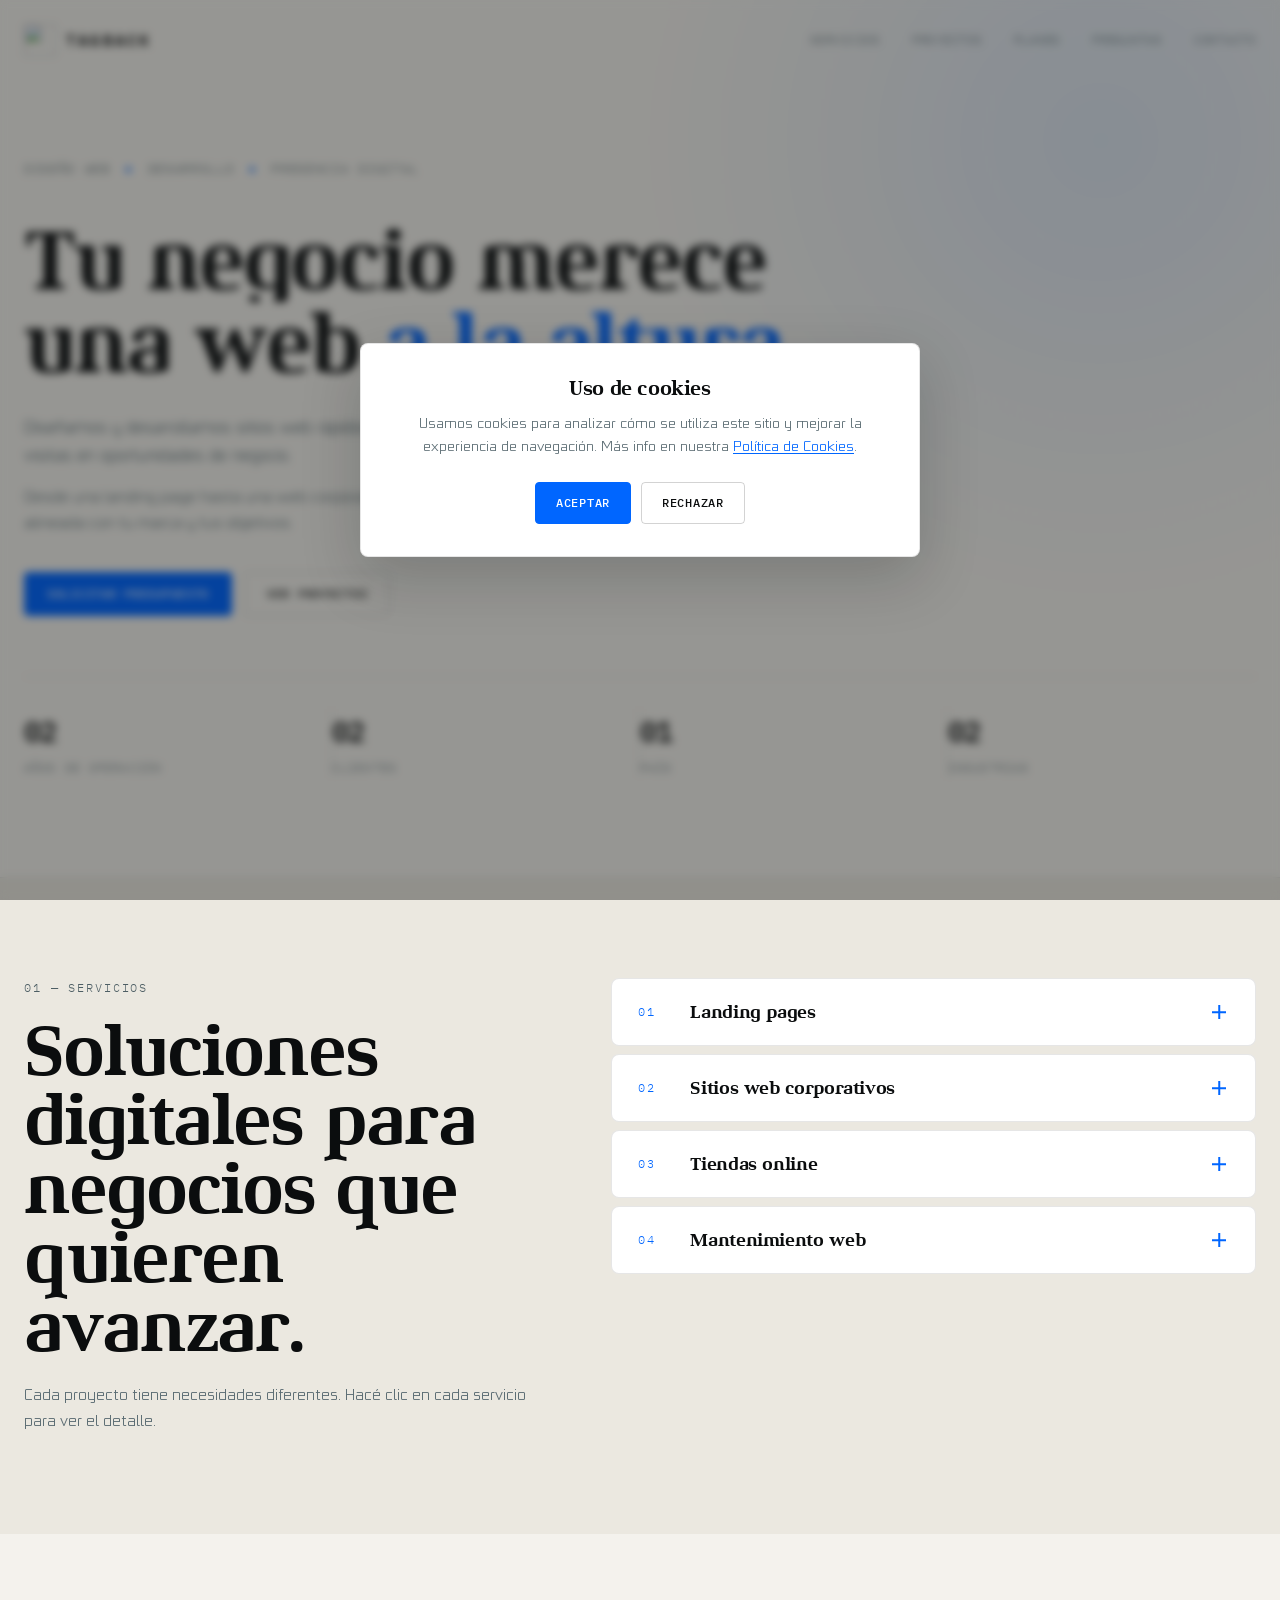
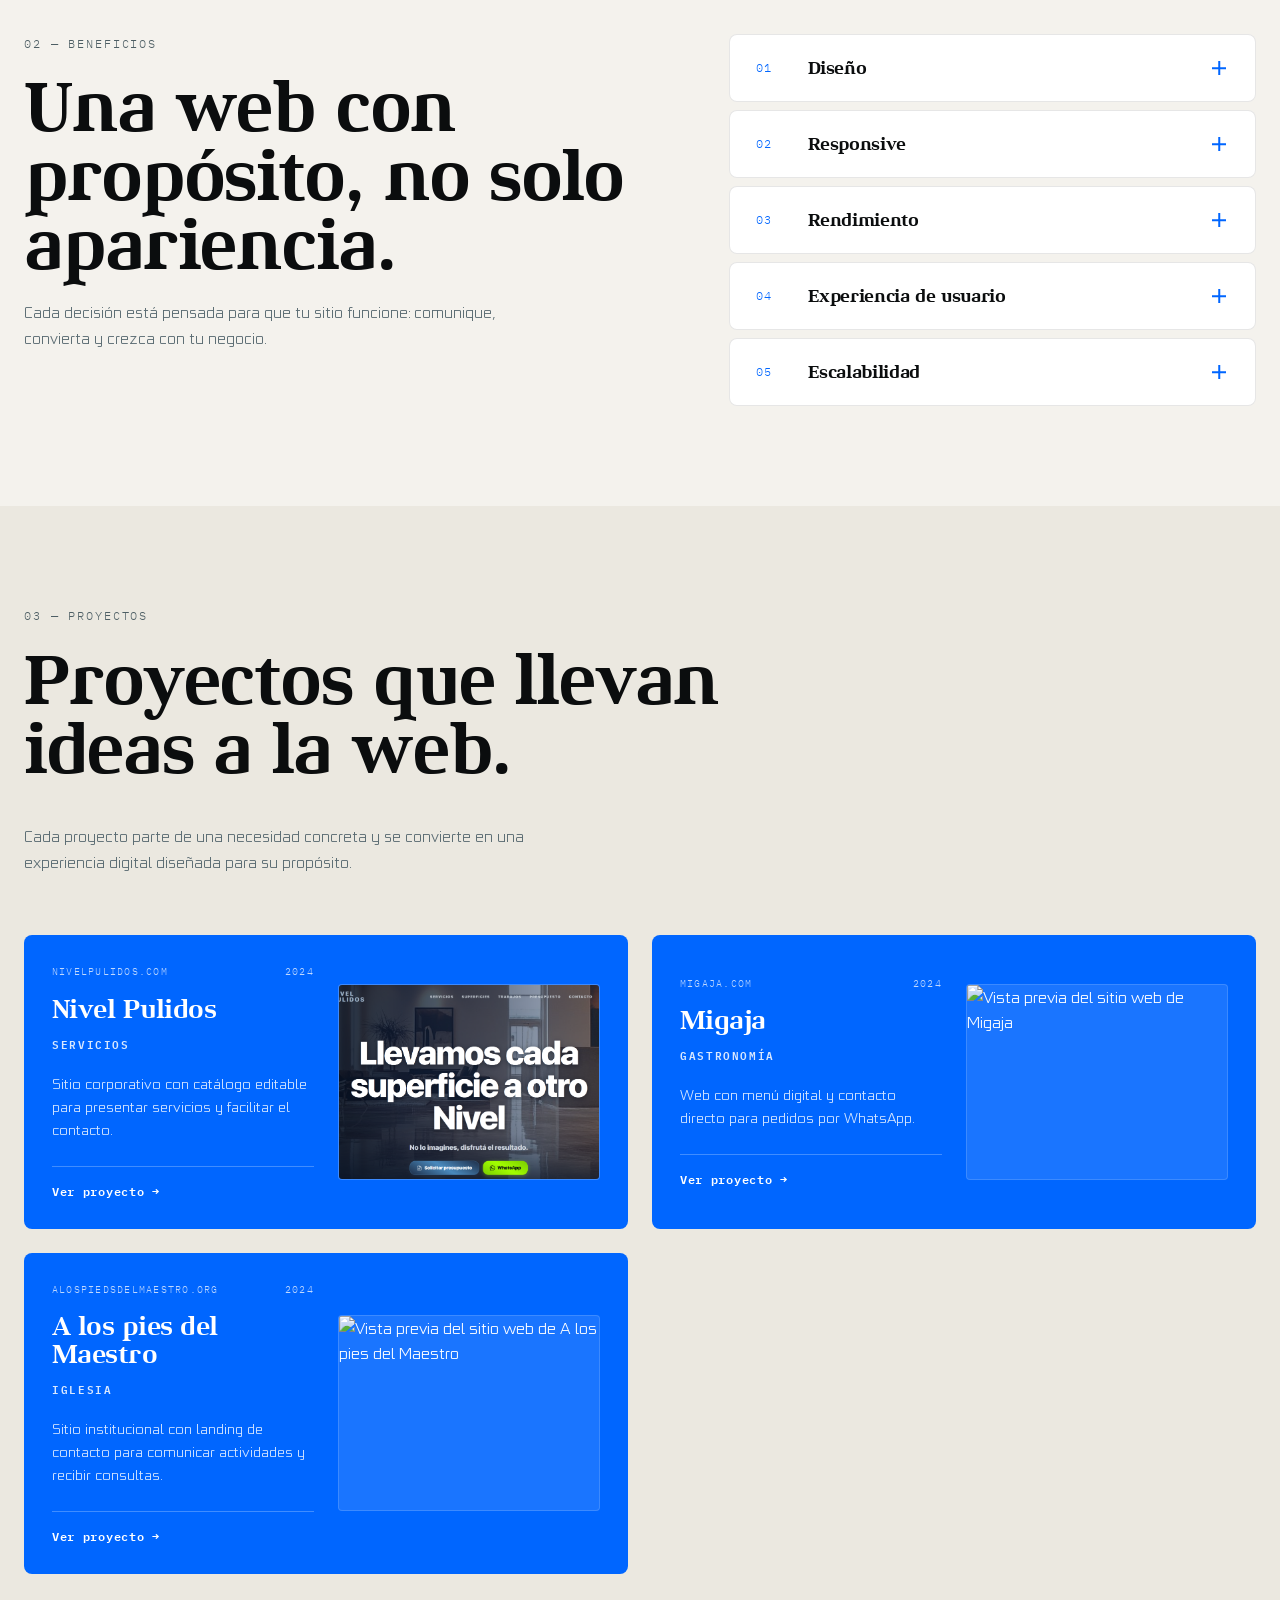
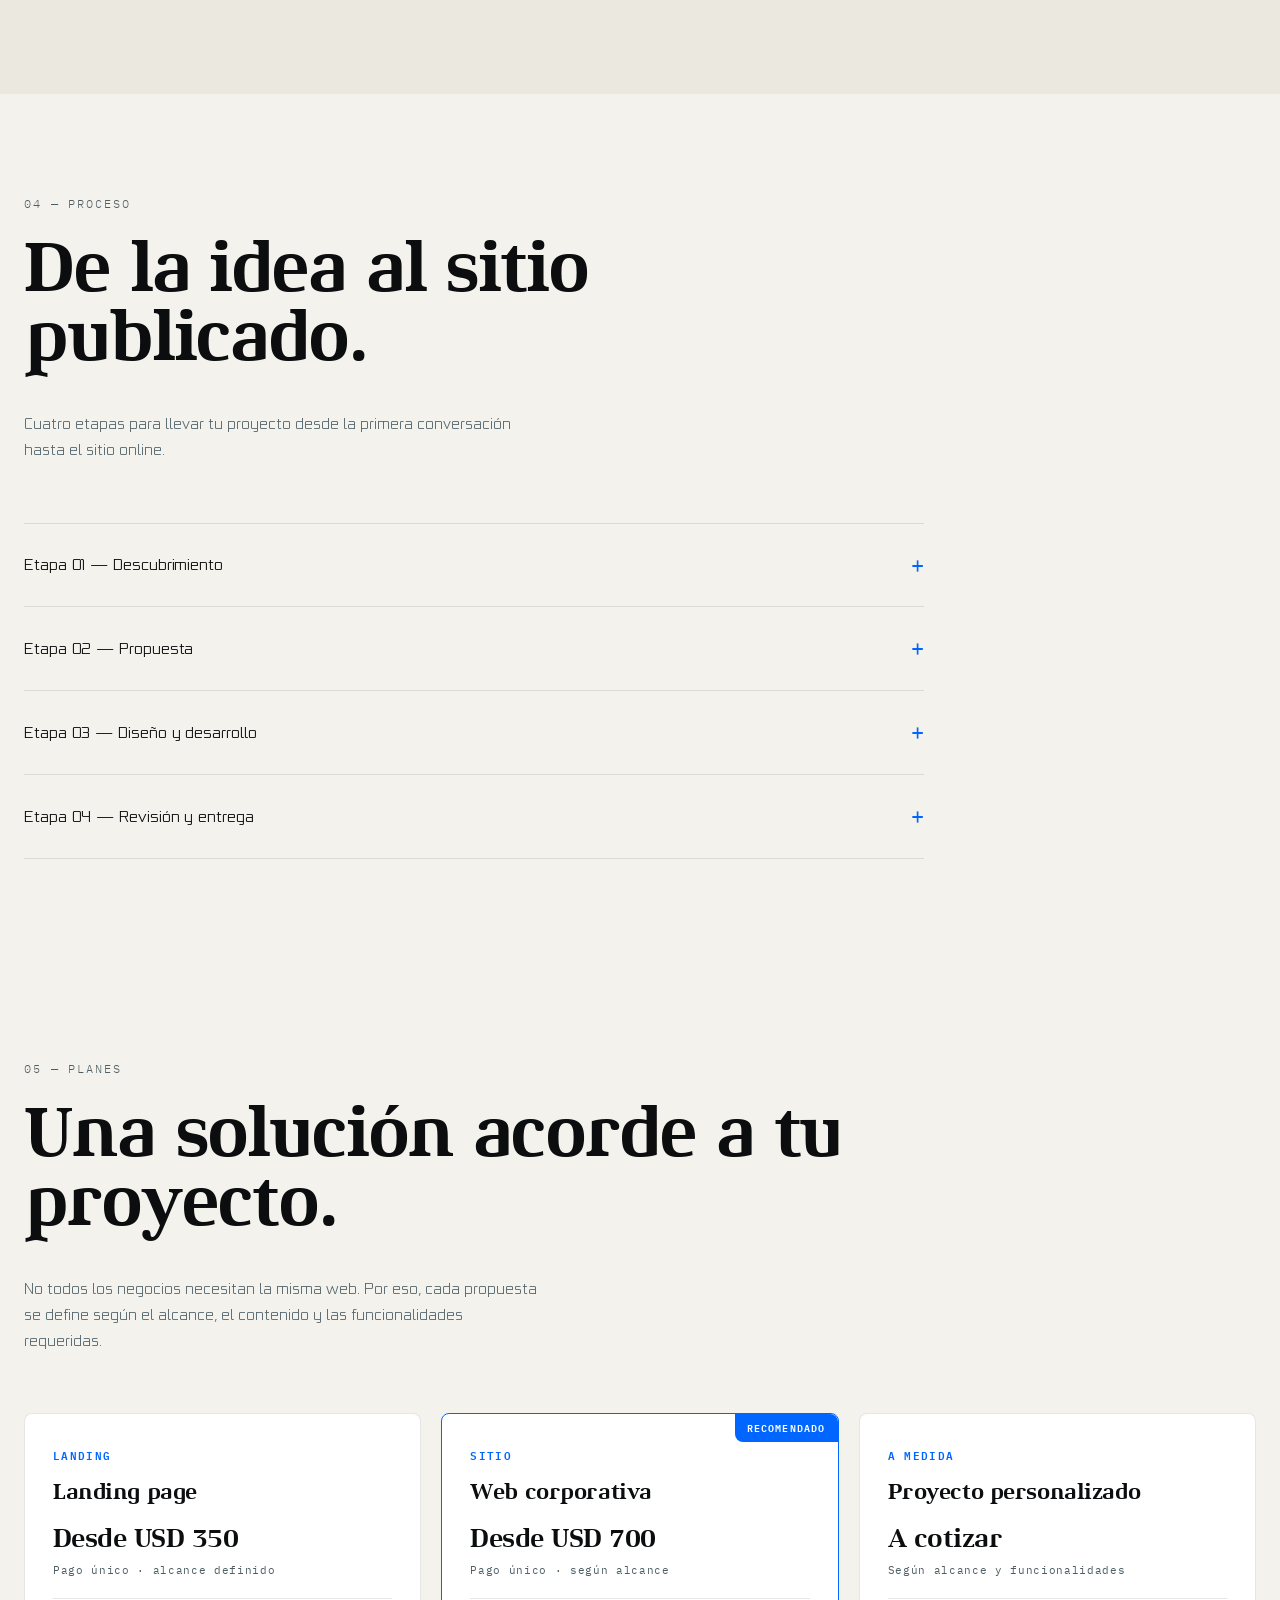
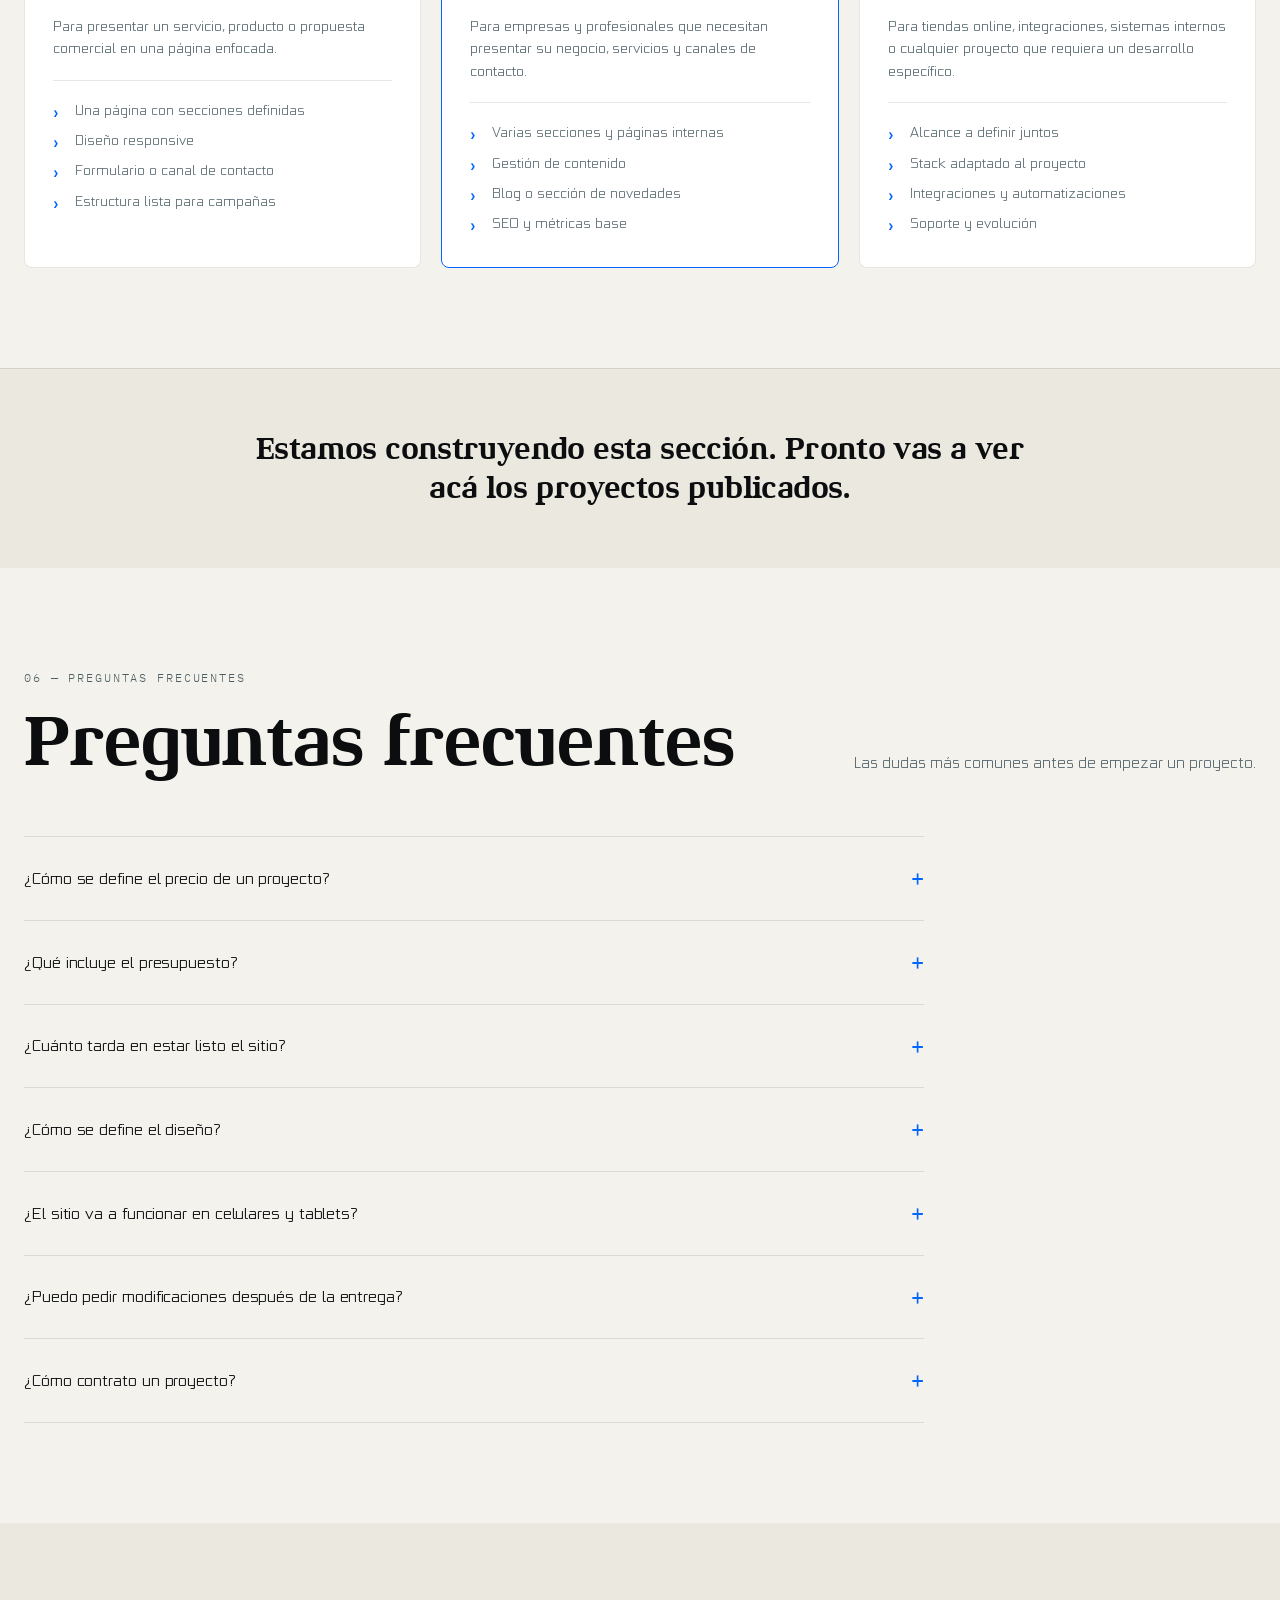
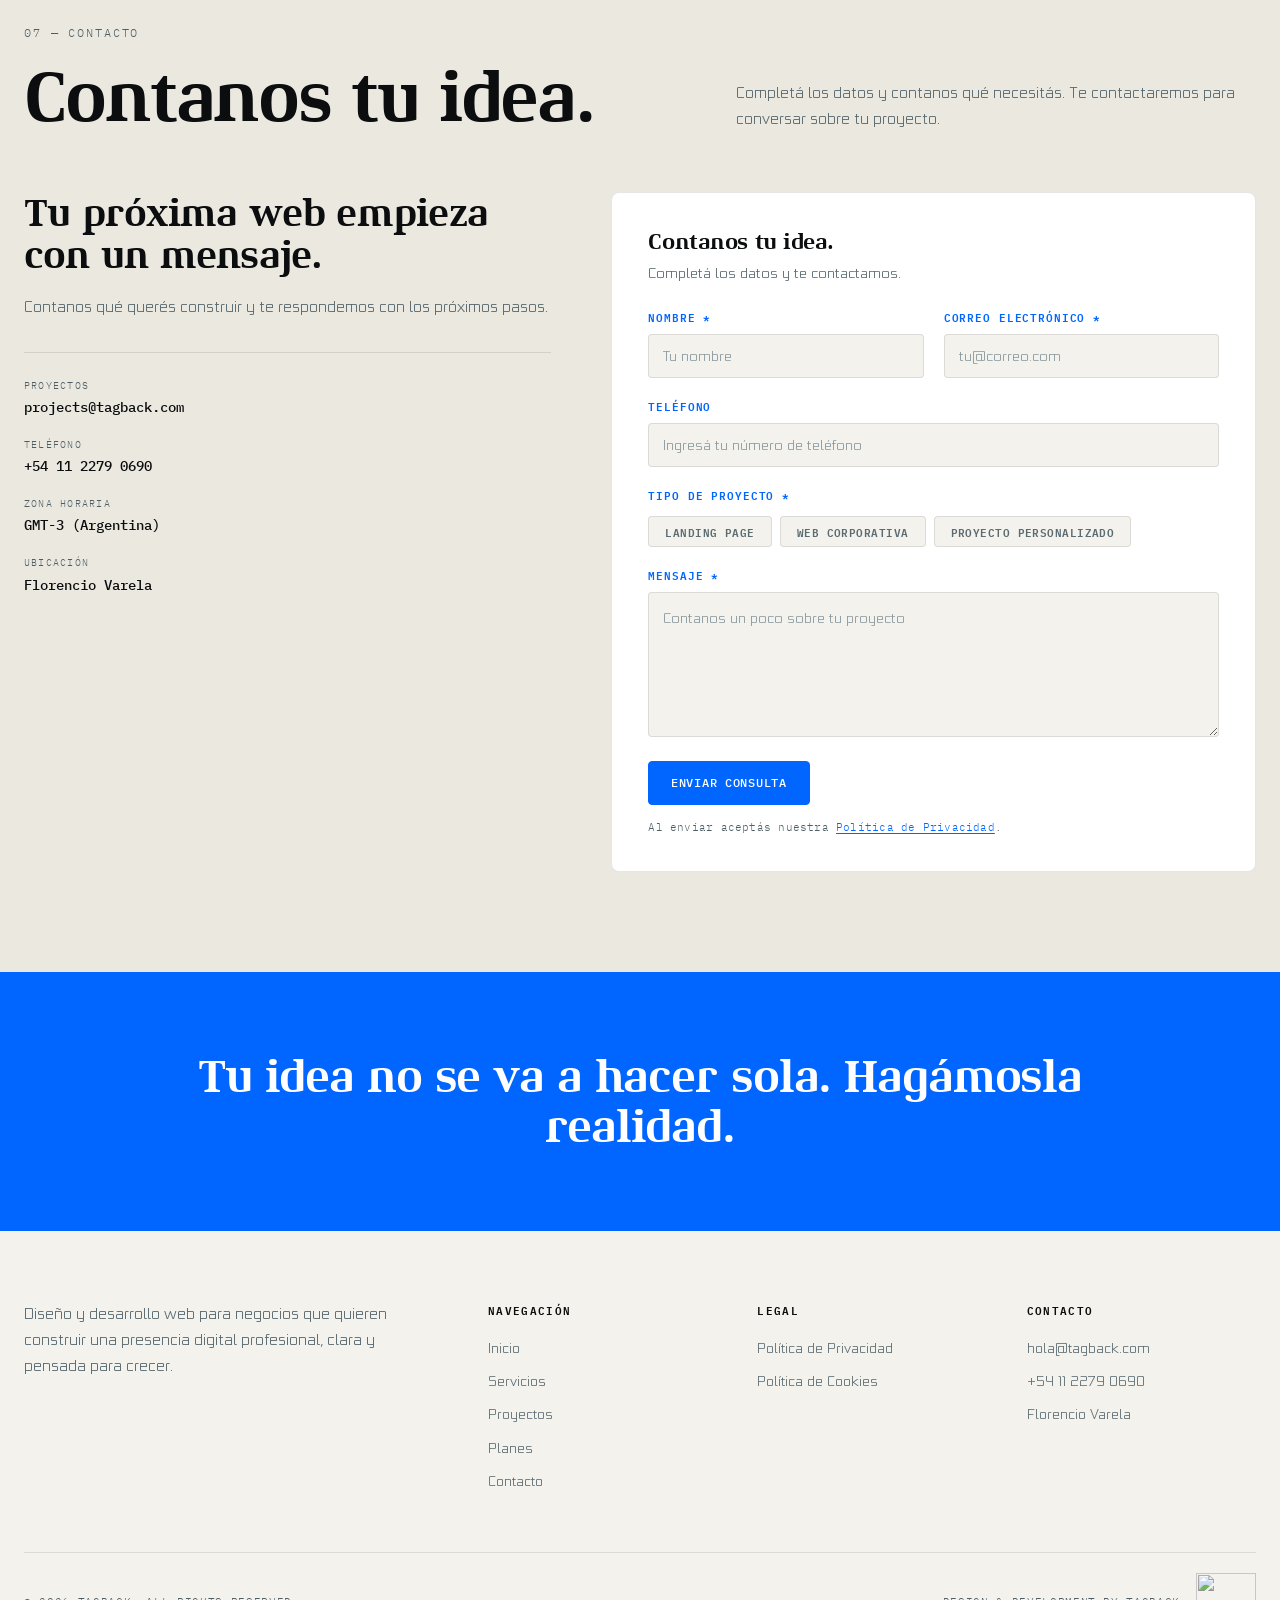
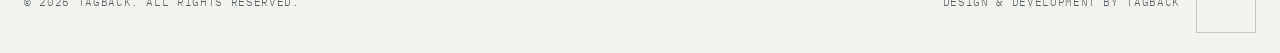
==== commit a4a7d896: "Update index.html" ====
--- a/index.html
+++ b/index.html
@@ -21,12 +21,36 @@
     <meta name="robots" content="index, follow">
     <meta name="author" content="TAGBACK">
 
+    <link rel="canonical" href="https://javierhiguera.github.io/TAGBACK/">
+
+    <!-- =====================================================
+         OPEN GRAPH (Facebook, WhatsApp, LinkedIn)
+         ===================================================== -->
+
     <meta property="og:title" content="TAGBACK — Estudio de diseño y desarrollo web">
     <meta property="og:description" content="Diseñamos y desarrollamos sitios web rápidos, claros y pensados para convertir visitas en oportunidades de negocio.">
     <meta property="og:type" content="website">
     <meta property="og:locale" content="es_AR">
-
-    <link rel="icon" href="./favicon/favicon.ico">
+    <meta property="og:url" content="https://javierhiguera.github.io/TAGBACK/">
+    <meta property="og:image" content="https://javierhiguera.github.io/TAGBACK/favicon/guri_isotipo.png">
+    <meta property="og:image:alt" content="TAGBACK — Estudio de diseño y desarrollo web">
+    <meta property="og:site_name" content="TAGBACK">
+
+    <!-- =====================================================
+         TWITTER CARD
+         ===================================================== -->
+
+    <meta name="twitter:card" content="summary_large_image">
+    <meta name="twitter:title" content="TAGBACK — Estudio de diseño y desarrollo web">
+    <meta name="twitter:description" content="Diseñamos y desarrollamos sitios web rápidos, claros y pensados para convertir visitas en oportunidades de negocio.">
+    <meta name="twitter:image" content="https://javierhiguera.github.io/TAGBACK/favicon/guri_isotipo.png">
+
+    <!-- =====================================================
+         FAVICON
+         ===================================================== -->
+
+    <link rel="icon" type="image/png" href="./favicon/guri_isotipo.png">
+    <link rel="alternate icon" href="./favicon/favicon.ico">
 
     <script>
         document.documentElement.classList.remove('no-js');
@@ -57,7 +81,7 @@
         <a href="./" class="logo" aria-label="TAGBACK — Inicio">
 
             <img
-                src="./assets/logo/guri_isotipo.svg"
+                src="./assets/logo/guri_isotipo.png"
                 alt=""
                 class="logo-icon"
                 width="32"
@@ -958,7 +982,7 @@
         <span class="footer-credit">
             <span class="footer-credit-text">Design &amp; development by TAGBACK</span>
             <img
-                src="./assets/logo/guri_isotipo.svg"
+                src="./assets/logo/guri_isotipo.png"
                 alt=""
                 class="footer-credit-icon"
                 width="60"
@@ -978,7 +1002,7 @@
 
 <div class="tb-intro no-js" id="tb-intro" aria-hidden="true">
     <img
-        src="./assets/logo/guri_isotipo.svg"
+        src="./assets/logo/guri_isotipo.png"
         alt=""
         class="tb-intro-logo"
         width="720"
--- a/css/styles.css
+++ b/css/styles.css
@@ -1,5 +1,5 @@
 /* =========================================================
-   TAGBACK — STYLES v10
+   TAGBACK — STYLES v12 (intro 1.5s + mobile optimizado)
    ========================================================= */
 
 
@@ -111,7 +111,9 @@
 .contact-info h3,
 .quote-form-title,
 .final-cta h2,
-.hero h1 {
+.hero h1,
+.legal-content h2,
+.legal-content h3 {
     font-family: var(--title);
     font-weight: 700;
     letter-spacing: -0.02em;
@@ -455,8 +457,6 @@
     animation: hero-fade-up 450ms var(--ease-out) 740ms forwards;
 }
 
-/* Hero stats */
-
 .hero-stats {
     display: grid;
     grid-template-columns: repeat(4, 1fr);
@@ -562,7 +562,7 @@
 
 
 /* =========================================================
-   ACCORDION GENÉRICO (Servicios / Beneficios / Proceso)
+   ACCORDION GENÉRICO (Servicios / Beneficios)
    ========================================================= */
 
 .accordion-stack {
@@ -682,8 +682,6 @@
     opacity: 0;
     transform: translate(-50%, -50%) rotate(90deg);
 }
-
-/* Panel — animación de despliegue */
 
 .accordion-panel {
     display: grid;
@@ -1048,10 +1046,8 @@
     font-size: clamp(1.3rem, 2.5vw, 1.9rem);
     line-height: 1.3;
     color: var(--ink);
-    margin: 0;
+    margin: 0 auto;
     max-width: 820px;
-    margin-left: auto;
-    margin-right: auto;
     font-weight: 700;
     letter-spacing: -0.02em;
 }
@@ -1335,6 +1331,24 @@
 
 .quote-form-submit { margin-top: 24px; }
 
+.form-legal-note {
+    margin-top: 14px;
+    font-family: var(--mono);
+    font-size: 0.68rem;
+    letter-spacing: 0.02em;
+    color: var(--gray-dark);
+    line-height: 1.5;
+}
+
+.form-legal-note a {
+    color: var(--blue);
+    text-decoration: underline;
+    text-underline-offset: 2px;
+    transition: color 200ms var(--ease-soft);
+}
+
+.form-legal-note a:hover { color: var(--blue-dark); }
+
 .form-feedback {
     margin-top: 16px;
     padding: 12px 16px;
@@ -1467,7 +1481,7 @@
 
 .footer-inner {
     display: grid;
-    grid-template-columns: 1.3fr 1fr;
+    grid-template-columns: 1fr 2fr;
     gap: 80px;
     padding-bottom: 60px;
     border-bottom: 1px solid var(--line);
@@ -1484,7 +1498,7 @@
 
 .footer-links {
     display: grid;
-    grid-template-columns: repeat(2, 1fr);
+    grid-template-columns: repeat(3, 1fr);
     gap: 40px;
 }
 
@@ -1503,7 +1517,8 @@
     letter-spacing: 0.12em;
 }
 
-.footer-links a {
+.footer-links a,
+.footer-links span {
     color: var(--gray);
     font-size: 0.85rem;
     transition: color 200ms var(--ease-soft);
@@ -1513,7 +1528,7 @@
 .footer-links a:hover { color: var(--blue); }
 
 .footer-bottom {
-    min-height: 70px;
+    min-height: 90px;
     display: flex;
     align-items: center;
     justify-content: space-between;
@@ -1524,11 +1539,26 @@
     letter-spacing: 0.06em;
     text-transform: uppercase;
     flex-wrap: wrap;
-}
-
-
-/* =========================================================
-   INTRO — fade simple, duración extendida
+    padding: 20px 0;
+}
+
+.footer-credit {
+    display: inline-flex;
+    align-items: center;
+    gap: 16px;
+}
+
+.footer-credit-text { color: var(--gray-dark); }
+
+.footer-credit-icon {
+    width: 60px;
+    height: 60px;
+    opacity: 0.85;
+}
+
+
+/* =========================================================
+   INTRO — 1.5s total (CORREGIDO)
    ========================================================= */
 
 .tb-intro {
@@ -1542,9 +1572,9 @@
     pointer-events: auto;
     will-change: opacity, filter;
     transition:
-        opacity 1000ms cubic-bezier(0.4, 0, 0.2, 1),
-        filter 1000ms cubic-bezier(0.4, 0, 0.2, 1),
-        visibility 0ms linear 1000ms;
+        opacity 500ms cubic-bezier(0.4, 0, 0.2, 1),
+        filter 500ms cubic-bezier(0.4, 0, 0.2, 1),
+        visibility 0ms linear 500ms;
 }
 
 .tb-intro.is-hiding {
@@ -1559,7 +1589,7 @@
     max-width: 720px;
     height: auto;
     display: block;
-    animation: tb-intro-logo-in 1400ms cubic-bezier(0.22, 0.61, 0.36, 1) both;
+    animation: tb-intro-logo-in 600ms cubic-bezier(0.22, 0.61, 0.36, 1) both;
     will-change: opacity, transform;
 }
 
@@ -1579,7 +1609,7 @@
 }
 
 .tb-intro.no-js {
-    animation: tb-intro-auto-close 0ms linear 3200ms forwards;
+    animation: tb-intro-auto-close 0ms linear 1700ms forwards;
 }
 
 @keyframes tb-intro-auto-close {
@@ -1728,6 +1758,131 @@
 
 
 /* =========================================================
+   LEGAL
+   ========================================================= */
+
+.legal-hero {
+    padding-top: 160px;
+    padding-bottom: 60px;
+    background: var(--bg);
+    border-bottom: 1px solid var(--line);
+}
+
+.legal-back {
+    display: inline-flex;
+    align-items: center;
+    gap: 8px;
+    font-family: var(--mono);
+    font-size: 0.72rem;
+    letter-spacing: 0.08em;
+    text-transform: uppercase;
+    color: var(--gray);
+    margin-bottom: 32px;
+    transition: color 200ms var(--ease-soft), transform 200ms var(--ease-out);
+}
+
+.legal-back:hover {
+    color: var(--blue);
+    transform: translateX(-4px);
+}
+
+.legal-hero .section-eyebrow { margin-bottom: 12px; }
+
+.legal-hero h1 {
+    font-size: clamp(2.4rem, 5vw, 4rem);
+    line-height: 1.05;
+    letter-spacing: -0.03em;
+    color: var(--ink);
+    margin: 0;
+    max-width: 900px;
+}
+
+.legal-content {
+    padding: 80px 0 100px;
+    background: var(--bg);
+}
+
+.legal-content .container {
+    max-width: 820px;
+}
+
+.legal-meta {
+    font-family: var(--mono);
+    font-size: 0.72rem;
+    letter-spacing: 0.08em;
+    text-transform: uppercase;
+    color: var(--gray-dark);
+    margin-bottom: 40px;
+}
+
+.legal-content p {
+    color: var(--gray);
+    font-size: 0.95rem;
+    line-height: 1.8;
+    margin: 0 0 20px;
+}
+
+.legal-content h2 {
+    font-size: 1.4rem;
+    line-height: 1.2;
+    color: var(--ink);
+    margin: 48px 0 16px;
+    letter-spacing: -0.02em;
+}
+
+.legal-content h3 {
+    font-size: 1.05rem;
+    line-height: 1.3;
+    color: var(--ink);
+    margin: 28px 0 10px;
+    letter-spacing: -0.01em;
+}
+
+.legal-content ul {
+    list-style: none;
+    padding: 0;
+    margin: 0 0 20px;
+    display: flex;
+    flex-direction: column;
+    gap: 10px;
+}
+
+.legal-content ul li {
+    position: relative;
+    padding-left: 22px;
+    color: var(--gray);
+    font-size: 0.95rem;
+    line-height: 1.7;
+}
+
+.legal-content ul li::before {
+    content: "›";
+    position: absolute;
+    left: 0;
+    top: -1px;
+    color: var(--blue);
+    font-size: 1.1rem;
+    font-weight: bold;
+}
+
+.legal-content a {
+    color: var(--blue);
+    text-decoration: underline;
+    text-underline-offset: 2px;
+    transition: color 200ms var(--ease-soft);
+}
+
+.legal-content a:hover { color: var(--blue-dark); }
+
+.legal-content strong {
+    color: var(--ink);
+    font-weight: 600;
+}
+
+.legal-content h2:first-of-type { margin-top: 40px; }
+
+
+/* =========================================================
    FOCUS VISIBLE
    ========================================================= */
 
@@ -1833,7 +1988,7 @@
 
 
 /* =========================================================
-   RESPONSIVE — 1100px
+   RESPONSIVE — 1100px (tablet)
    ========================================================= */
 
 @media (max-width: 1100px) {
@@ -1852,11 +2007,12 @@
 
     .contact-grid { grid-template-columns: 1fr; gap: 40px; }
     .footer-inner { grid-template-columns: 1fr; gap: 50px; }
-}
-
-
-/* =========================================================
-   RESPONSIVE — 900px
+    .footer-links { grid-template-columns: repeat(3, 1fr); }
+}
+
+
+/* =========================================================
+   RESPONSIVE — 900px (nav mobile)
    ========================================================= */
 
 @media (max-width: 900px) {
@@ -1926,6 +2082,7 @@
     .quote-form-grid { grid-template-columns: 1fr 1fr; }
 
     .footer-inner { grid-template-columns: 1fr; gap: 40px; }
+    .footer-links { grid-template-columns: 1fr 1fr; }
 
     .footer-bottom {
         flex-direction: column;
@@ -1934,11 +2091,14 @@
         padding: 25px 0;
         min-height: auto;
     }
-}
-
-
-/* =========================================================
-   RESPONSIVE — 768px
+
+    .legal-hero { padding-top: 130px; }
+    .legal-content { padding: 60px 0 80px; }
+}
+
+
+/* =========================================================
+   RESPONSIVE — 768px (mobile)
    ========================================================= */
 
 @media (max-width: 768px) {
@@ -1950,13 +2110,16 @@
     .logo-icon { width: 28px; height: 28px; flex: 0 0 28px; }
     .logo-wordmark { font-size: 0.9rem; }
 
+    /* Hero */
     .hero { padding-top: 100px; padding-bottom: 60px; }
     .hero-eyebrow { gap: 10px; font-size: 0.65rem; margin-bottom: 26px; }
-    .hero h1 { font-size: clamp(2rem, 10vw, 3rem); }
-    .hero-lead { font-size: 1rem; }
-    .hero-support { font-size: 0.9rem; }
-    .hero-actions { gap: 10px; }
-
+    .hero h1 { font-size: clamp(2rem, 10vw, 3rem); margin-bottom: 22px; }
+    .hero-lead { font-size: 1rem; margin-bottom: 12px; }
+    .hero-support { font-size: 0.9rem; margin-bottom: 28px; }
+    .hero-actions { gap: 10px; margin-bottom: 40px; }
+    .hero-actions .button { flex: 1 1 100%; }
+
+    /* Section head */
     .section-head {
         flex-direction: column;
         align-items: flex-start;
@@ -1967,28 +2130,81 @@
     .section-title { font-size: 1.9rem; }
     .section-desc { font-size: 0.9rem; }
 
-    .accordion-header { padding: 18px 20px; }
+    /* Accordions */
+    .accordion-stack { max-width: 100%; }
+    .accordion-stack--right { margin-left: 0; }
+    .accordion-header { padding: 18px 20px; gap: 14px; }
+    .accordion-num { min-width: 26px; font-size: 0.68rem; }
     .accordion-title { font-size: 1rem; }
-    .accordion-panel-content { padding: 0 20px 20px 60px; }
-
-    .work-card { padding: 22px 20px; }
+    .accordion-panel-content { padding: 0 20px 20px 58px; font-size: 0.85rem; }
+
+    /* Work */
+    .work { padding-bottom: 80px; }
+    .work-grid { grid-template-columns: 1fr; gap: 18px; }
+    .work-card {
+        padding: 22px 20px;
+        grid-template-columns: 1fr;
+        gap: 18px;
+    }
+    .work-card-info { gap: 10px; }
     .work-card-name { font-size: 1.35rem; }
-
+    .work-card-claim { font-size: 0.85rem; }
+    .work-card-image { aspect-ratio: 16 / 10; }
+    .work-card-link { padding-top: 14px; margin-top: 8px; }
+
+    /* Plans */
     .plan-card { padding: 26px 22px; }
-
+    .plan-price { font-size: 1.5rem; }
+
+    /* Trust */
+    .trust { padding: 45px 0; }
+    .trust p { font-size: 1.2rem; }
+
+    /* FAQ */
+    .faq-item summary { font-size: 0.98rem; padding: 20px 0; }
+    .faq-item p { font-size: 0.88rem; padding-bottom: 20px; }
+
+    /* Contact */
+    .contact-grid { grid-template-columns: 1fr; gap: 32px; }
     .contact-info h3 { font-size: 1.7rem; }
-
+    .contact-info > p { font-size: 0.9rem; margin-bottom: 24px; }
+    .contact-meta { gap: 14px; padding-top: 20px; }
+
+    /* Form */
     .quote-form { padding: 24px 20px; }
+    .quote-form-title { font-size: 1.2rem; }
     .quote-form-grid { grid-template-columns: 1fr; gap: 16px; }
     .form-field-full { grid-column: auto; }
-
-    .footer-links { grid-template-columns: 1fr 1fr; gap: 24px; }
-    .footer-bottom { font-size: 0.6rem; }
-}
-
-
-/* =========================================================
-   RESPONSIVE — 480px
+    .quote-form-submit .button { width: 100%; }
+
+    /* Final CTA */
+    .final-cta { padding: 55px 0; }
+    .final-cta h2 { font-size: 1.5rem; }
+
+    /* Footer */
+    .footer-inner { grid-template-columns: 1fr; gap: 32px; padding-bottom: 40px; }
+    .footer-links { grid-template-columns: 1fr 1fr; gap: 24px 20px; }
+    .footer-bottom {
+        font-size: 0.6rem;
+        flex-direction: column;
+        align-items: flex-start;
+        gap: 10px;
+    }
+    .footer-credit-icon { width: 42px; height: 42px; }
+
+    /* Legal */
+    .legal-hero { padding-top: 110px; padding-bottom: 40px; }
+    .legal-hero h1 { font-size: 2rem; }
+    .legal-content { padding: 50px 0 70px; }
+    .legal-content h2 { font-size: 1.2rem; margin-top: 36px; }
+    .legal-content h3 { font-size: 1rem; }
+    .legal-content p,
+    .legal-content ul li { font-size: 0.9rem; }
+}
+
+
+/* =========================================================
+   RESPONSIVE — 480px (mobile chico)
    ========================================================= */
 
 @media (max-width: 480px) {
@@ -1996,18 +2212,62 @@
     .logo-icon { width: 26px; height: 26px; flex: 0 0 26px; }
     .logo-wordmark { font-size: 0.85rem; }
 
-    .hero h1 { font-size: 1.9rem; }
-    .hero-stat-num { font-size: 1.3rem; }
-    .hero-stat-label { font-size: 0.6rem; }
-
-    .section-title { font-size: 1.7rem; }
-
-    .plan-card h3 { font-size: 1.2rem; }
-    .plan-price { font-size: 1.35rem; }
+    /* Hero */
+    .hero { padding-top: 90px; padding-bottom: 50px; }
+    .hero h1 { font-size: 1.75rem; }
+    .hero-stat-num { font-size: 1.2rem; }
+    .hero-stat-label { font-size: 0.58rem; letter-spacing: 0.06em; }
+
+    /* Section title */
+    .section-title { font-size: 1.55rem; }
+
+    /* Accordion */
+    .accordion-header { padding: 16px 18px; gap: 12px; }
+    .accordion-title { font-size: 0.95rem; }
+    .accordion-panel-content { padding: 0 18px 18px 54px; font-size: 0.82rem; }
+
+    /* Work */
+    .work-card { padding: 20px 18px; }
     .work-card-name { font-size: 1.2rem; }
-
-    .footer-links { grid-template-columns: 1fr; gap: 20px; }
+    .work-card-header { font-size: 0.6rem; }
+
+    /* Plans */
+    .plan-card { padding: 22px 18px; }
+    .plan-card h3 { font-size: 1.15rem; }
+    .plan-price { font-size: 1.3rem; }
+    .plan-features li { font-size: 0.82rem; }
+
+    /* FAQ */
+    .faq-item summary { font-size: 0.92rem; }
+
+    /* Contact */
+    .contact-info h3 { font-size: 1.5rem; }
+
+    /* Form */
+    .quote-form { padding: 22px 18px; }
+    .form-field input,
+    .form-field select { min-height: 42px; font-size: 0.88rem; }
+    .form-field textarea { min-height: 100px; font-size: 0.88rem; }
+
+    /* Pills */
+    .pill-group { gap: 6px; }
+    .pill span { padding: 8px 14px; font-size: 0.68rem; }
+
+    /* Final CTA */
+    .final-cta h2 { font-size: 1.35rem; }
+
+    /* Footer */
+    .footer-links { grid-template-columns: 1fr; gap: 22px; }
     .footer-bottom { font-size: 0.55rem; gap: 8px; }
+    .footer-credit { gap: 10px; }
+    .footer-credit-icon { width: 36px; height: 36px; }
+
+    /* Legal */
+    .legal-hero { padding-top: 100px; }
+    .legal-hero h1 { font-size: 1.6rem; }
+    .legal-content { padding: 40px 0 60px; }
+    .legal-content h2 { font-size: 1.08rem; }
+    .legal-meta { margin-bottom: 30px; }
 }
 
 
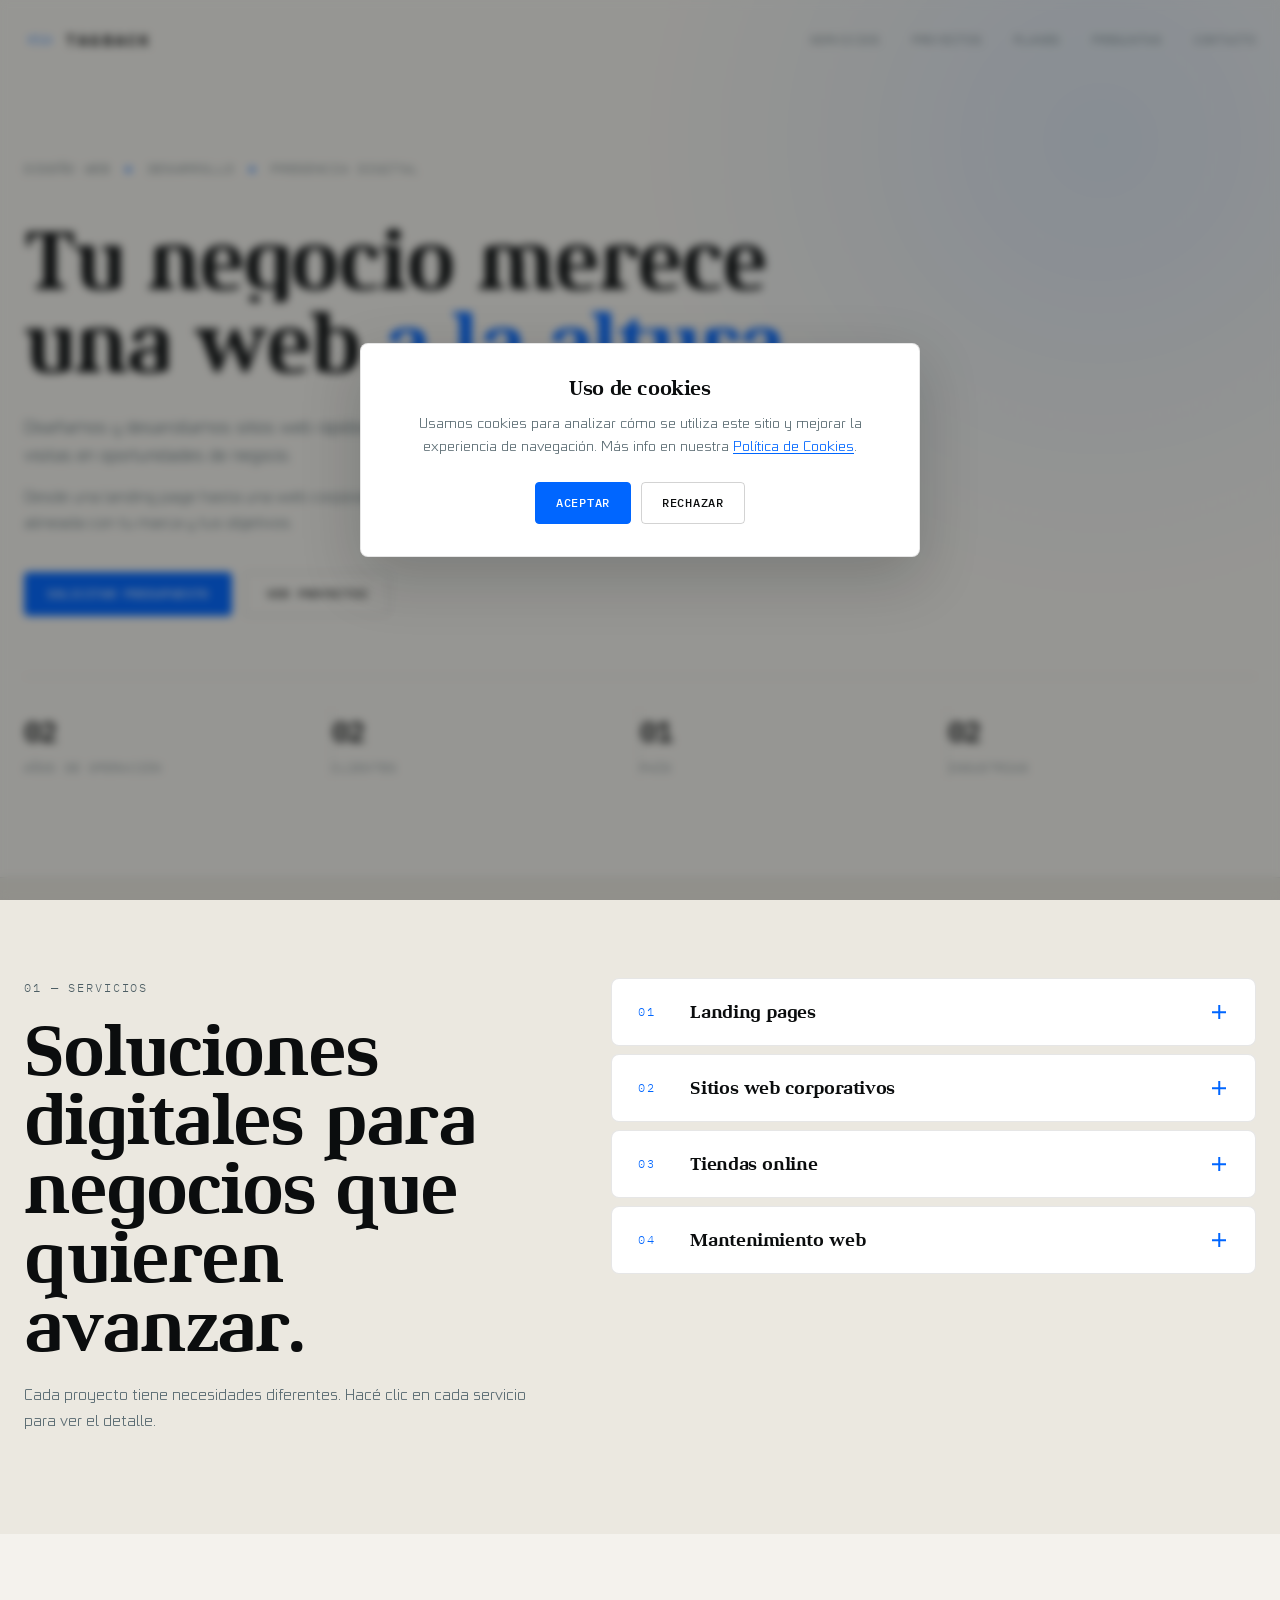
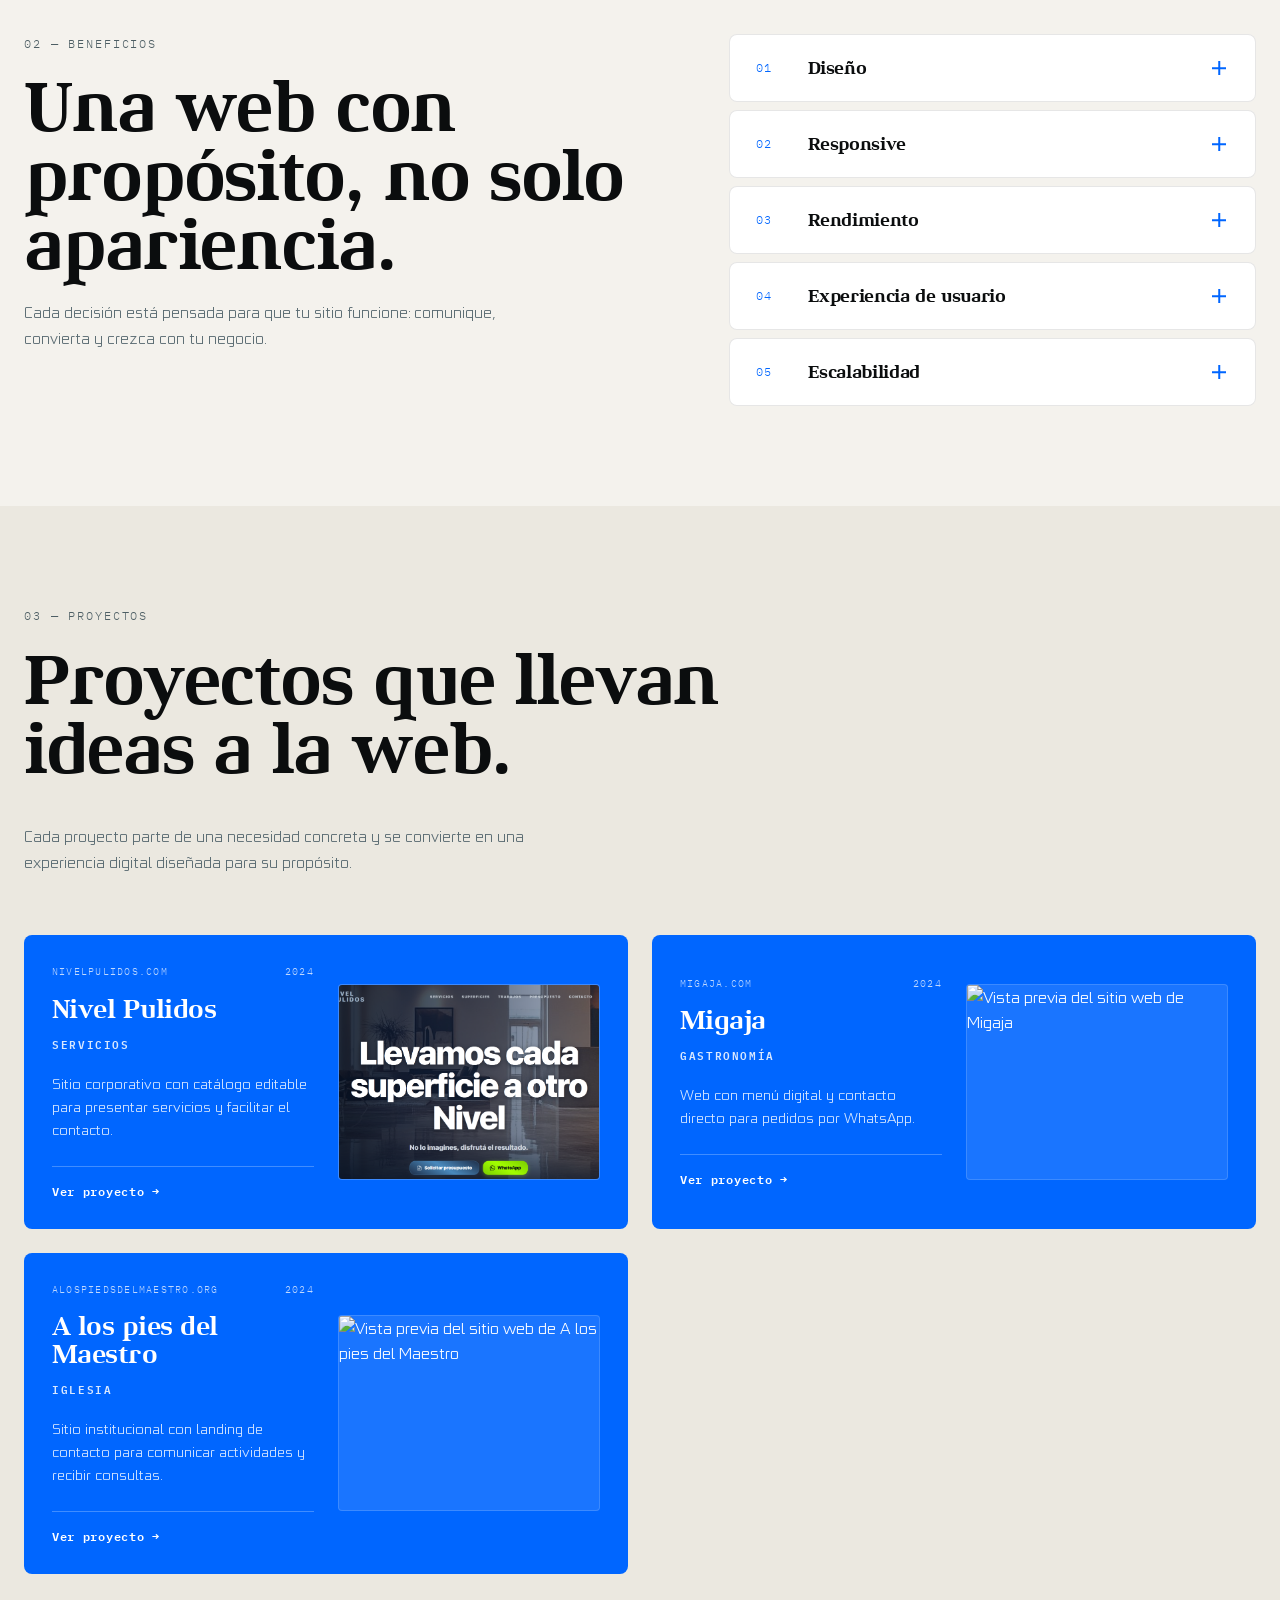
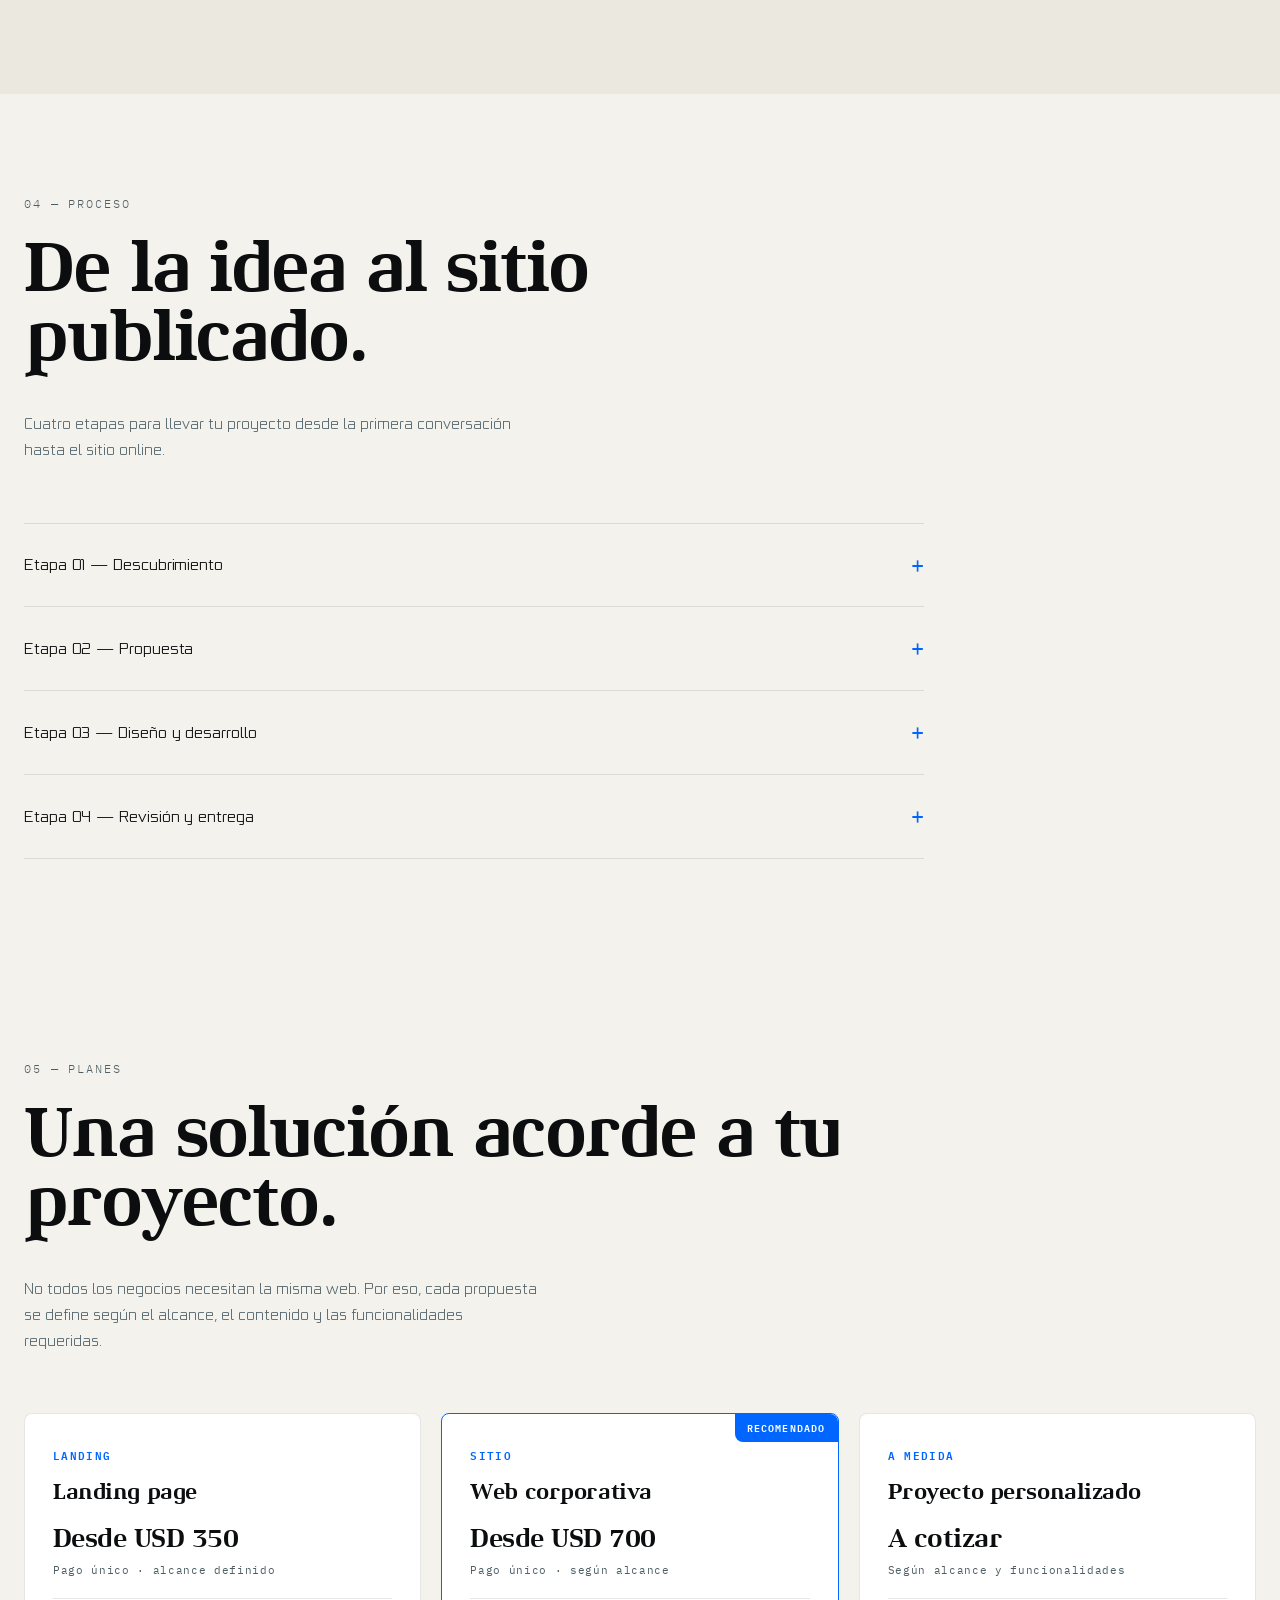
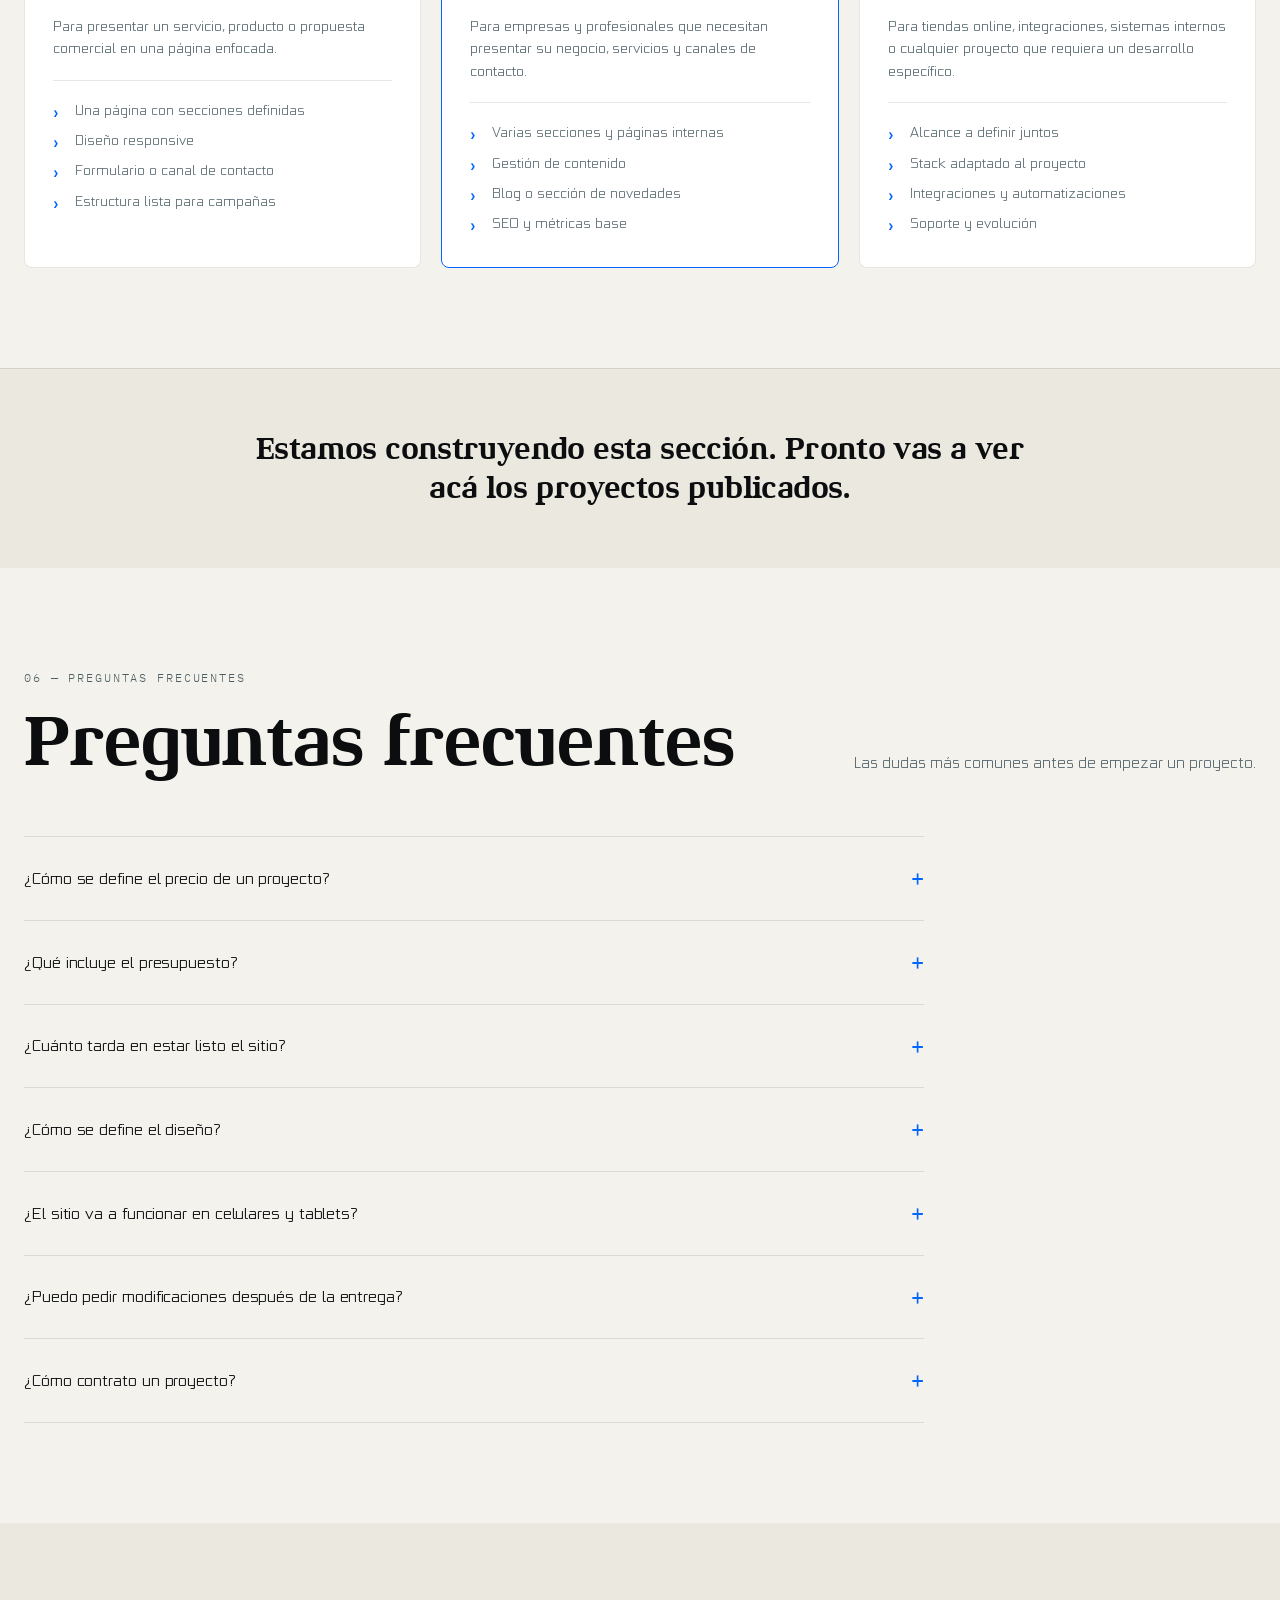
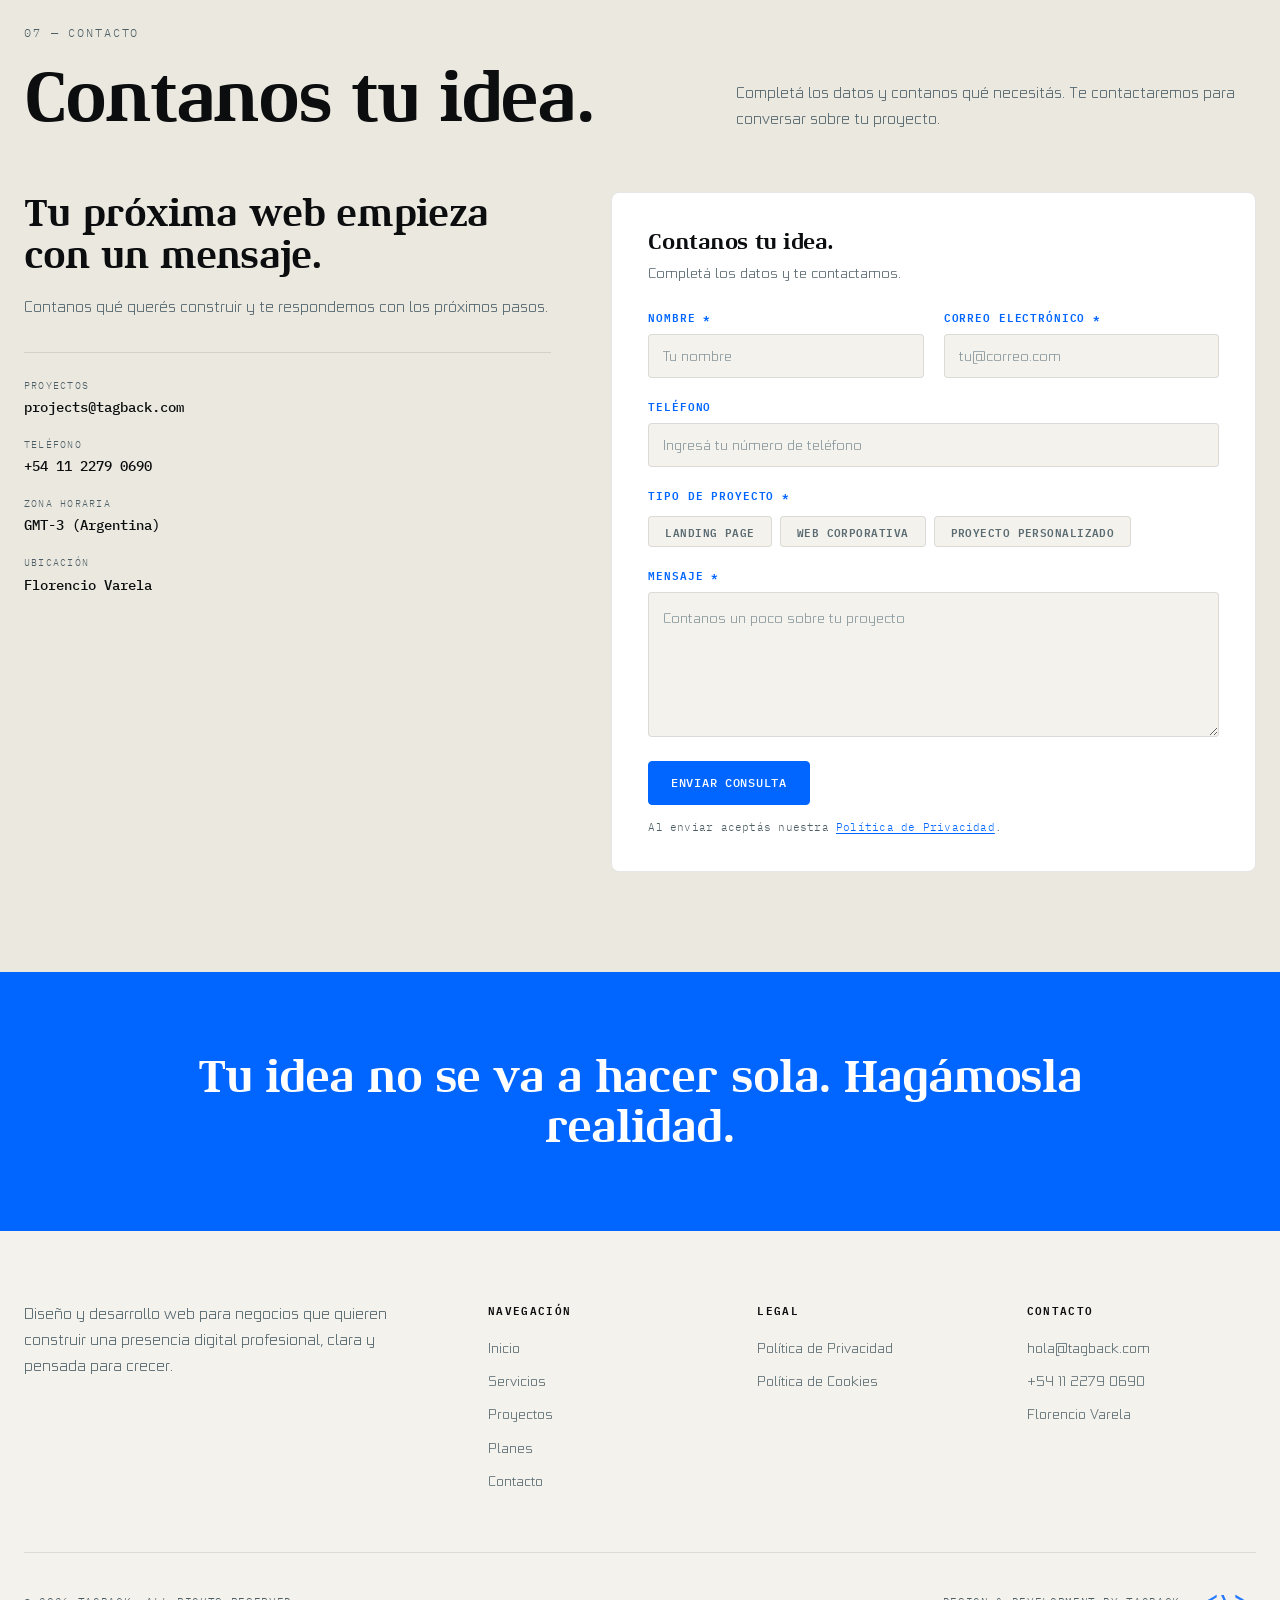
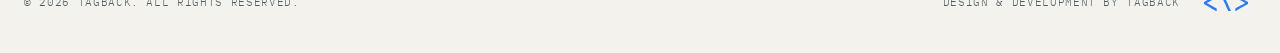
==== commit e95be196: "Change logo format from PNG to SVG Updated logo image format from PNG to SVG in multiple locations." ====
--- a/index.html
+++ b/index.html
@@ -24,7 +24,7 @@
     <link rel="canonical" href="https://javierhiguera.github.io/TAGBACK/">
 
     <!-- =====================================================
-         OPEN GRAPH (Facebook, WhatsApp, LinkedIn)
+         OPEN GRAPH
          ===================================================== -->
 
     <meta property="og:title" content="TAGBACK — Estudio de diseño y desarrollo web">
@@ -81,7 +81,7 @@
         <a href="./" class="logo" aria-label="TAGBACK — Inicio">
 
             <img
-                src="./assets/logo/guri_isotipo.png"
+                src="./assets/logo/guri_isotipo.svg"
                 alt=""
                 class="logo-icon"
                 width="32"
@@ -982,7 +982,7 @@
         <span class="footer-credit">
             <span class="footer-credit-text">Design &amp; development by TAGBACK</span>
             <img
-                src="./assets/logo/guri_isotipo.png"
+                src="./assets/logo/guri_isotipo.svg"
                 alt=""
                 class="footer-credit-icon"
                 width="60"
@@ -1002,7 +1002,7 @@
 
 <div class="tb-intro no-js" id="tb-intro" aria-hidden="true">
     <img
-        src="./assets/logo/guri_isotipo.png"
+        src="./assets/logo/guri_isotipo.svg"
         alt=""
         class="tb-intro-logo"
         width="720"
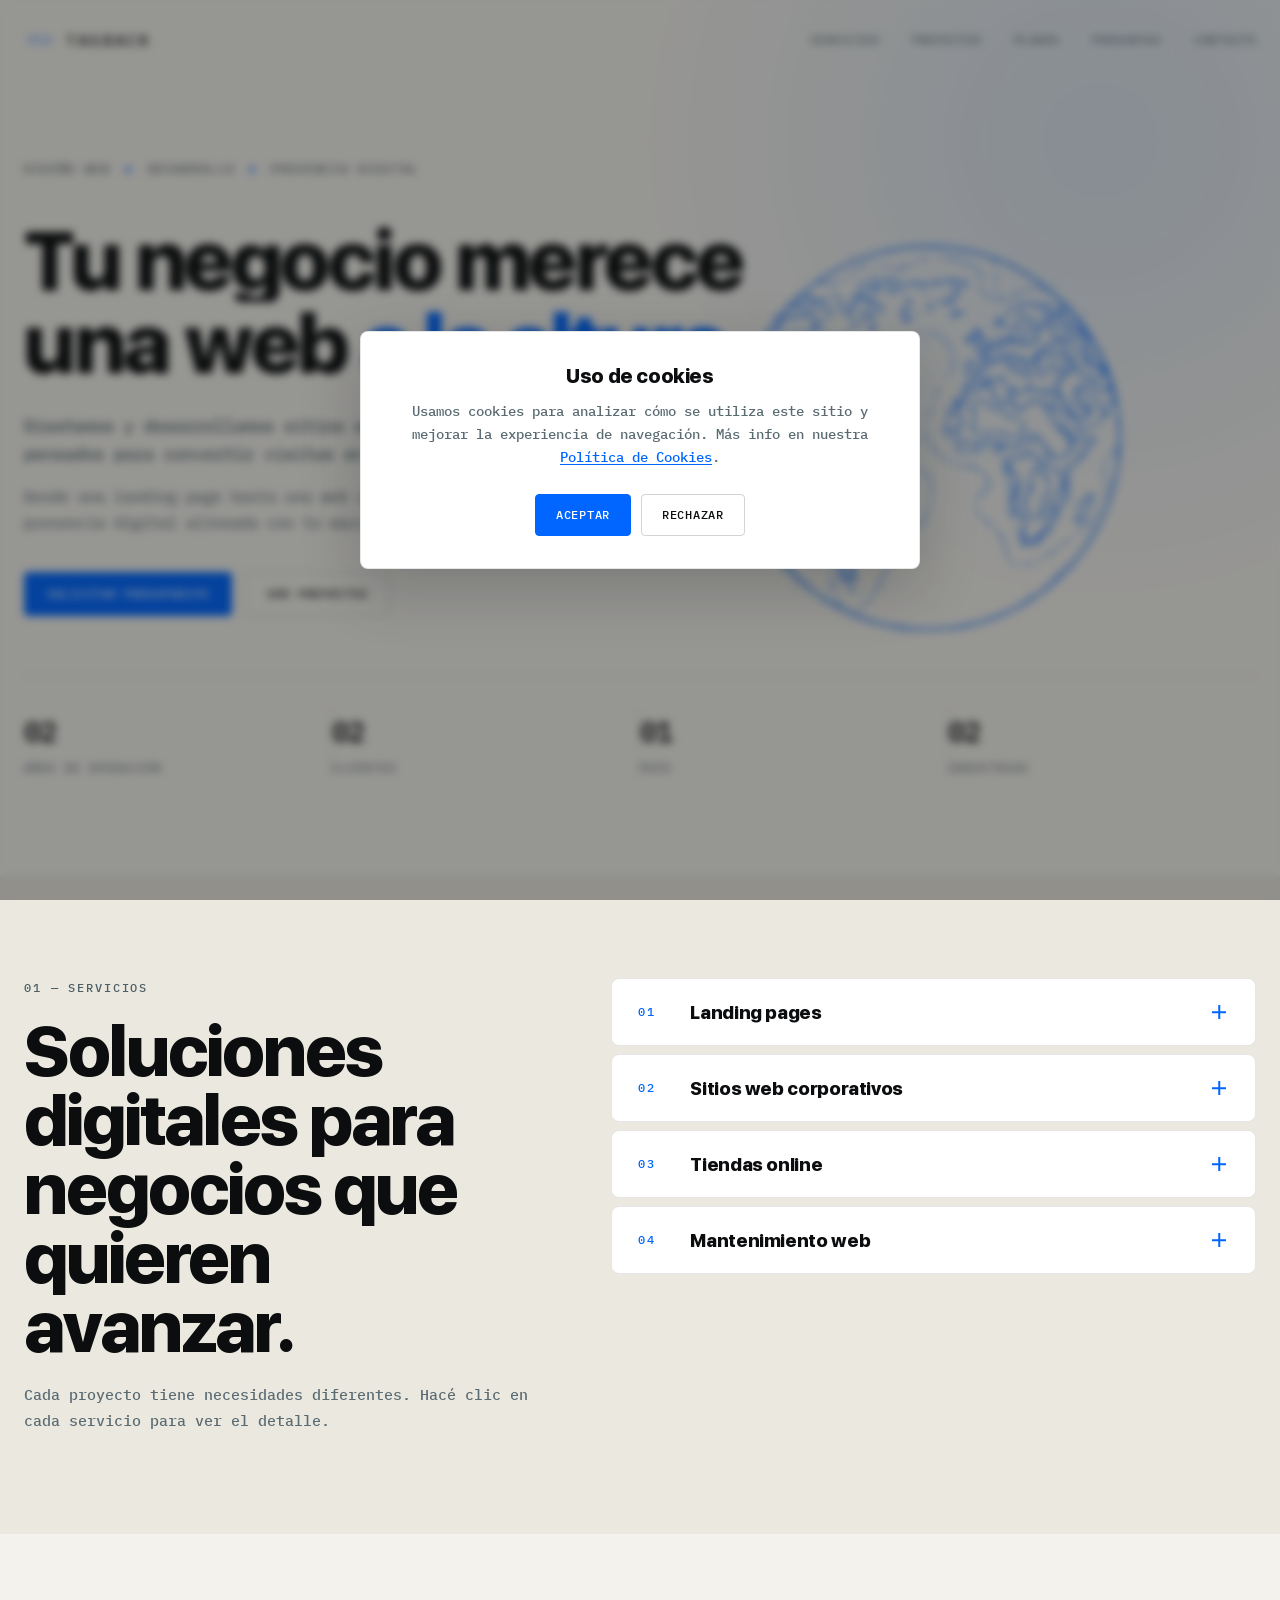
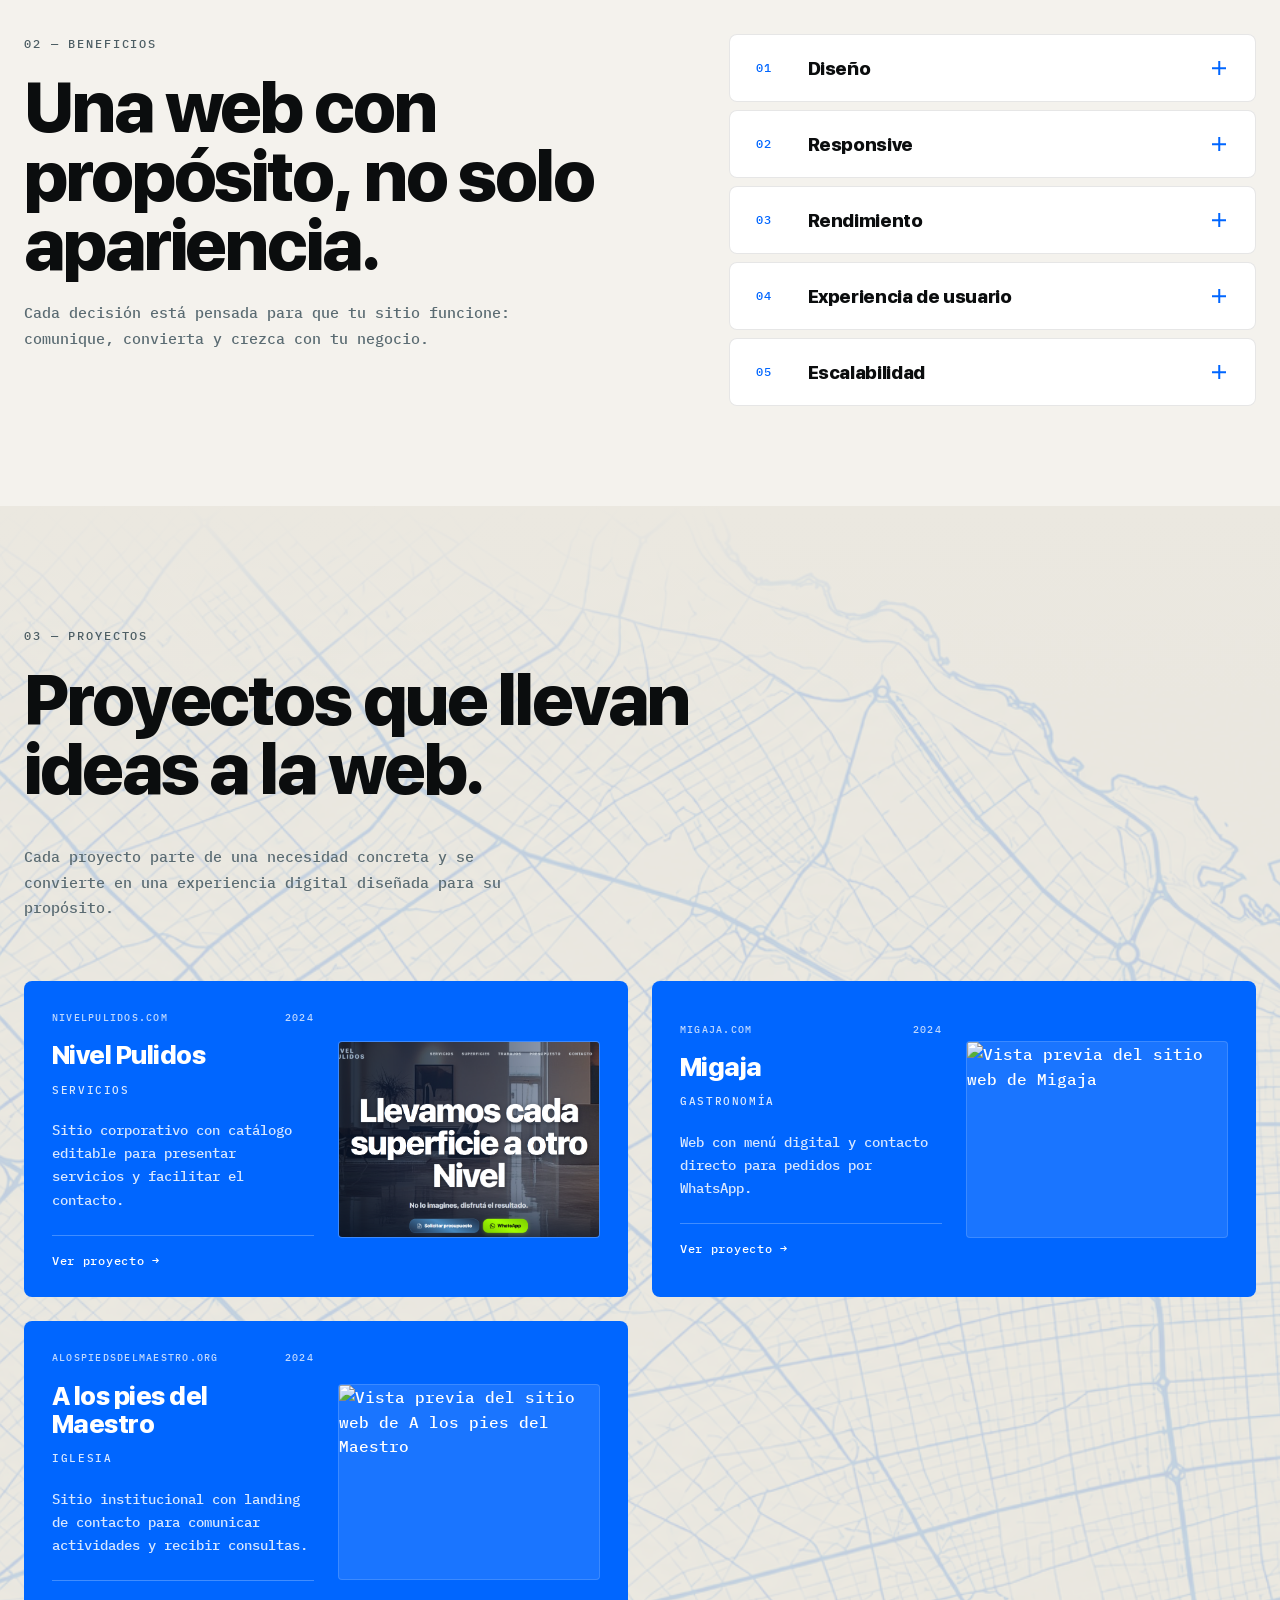
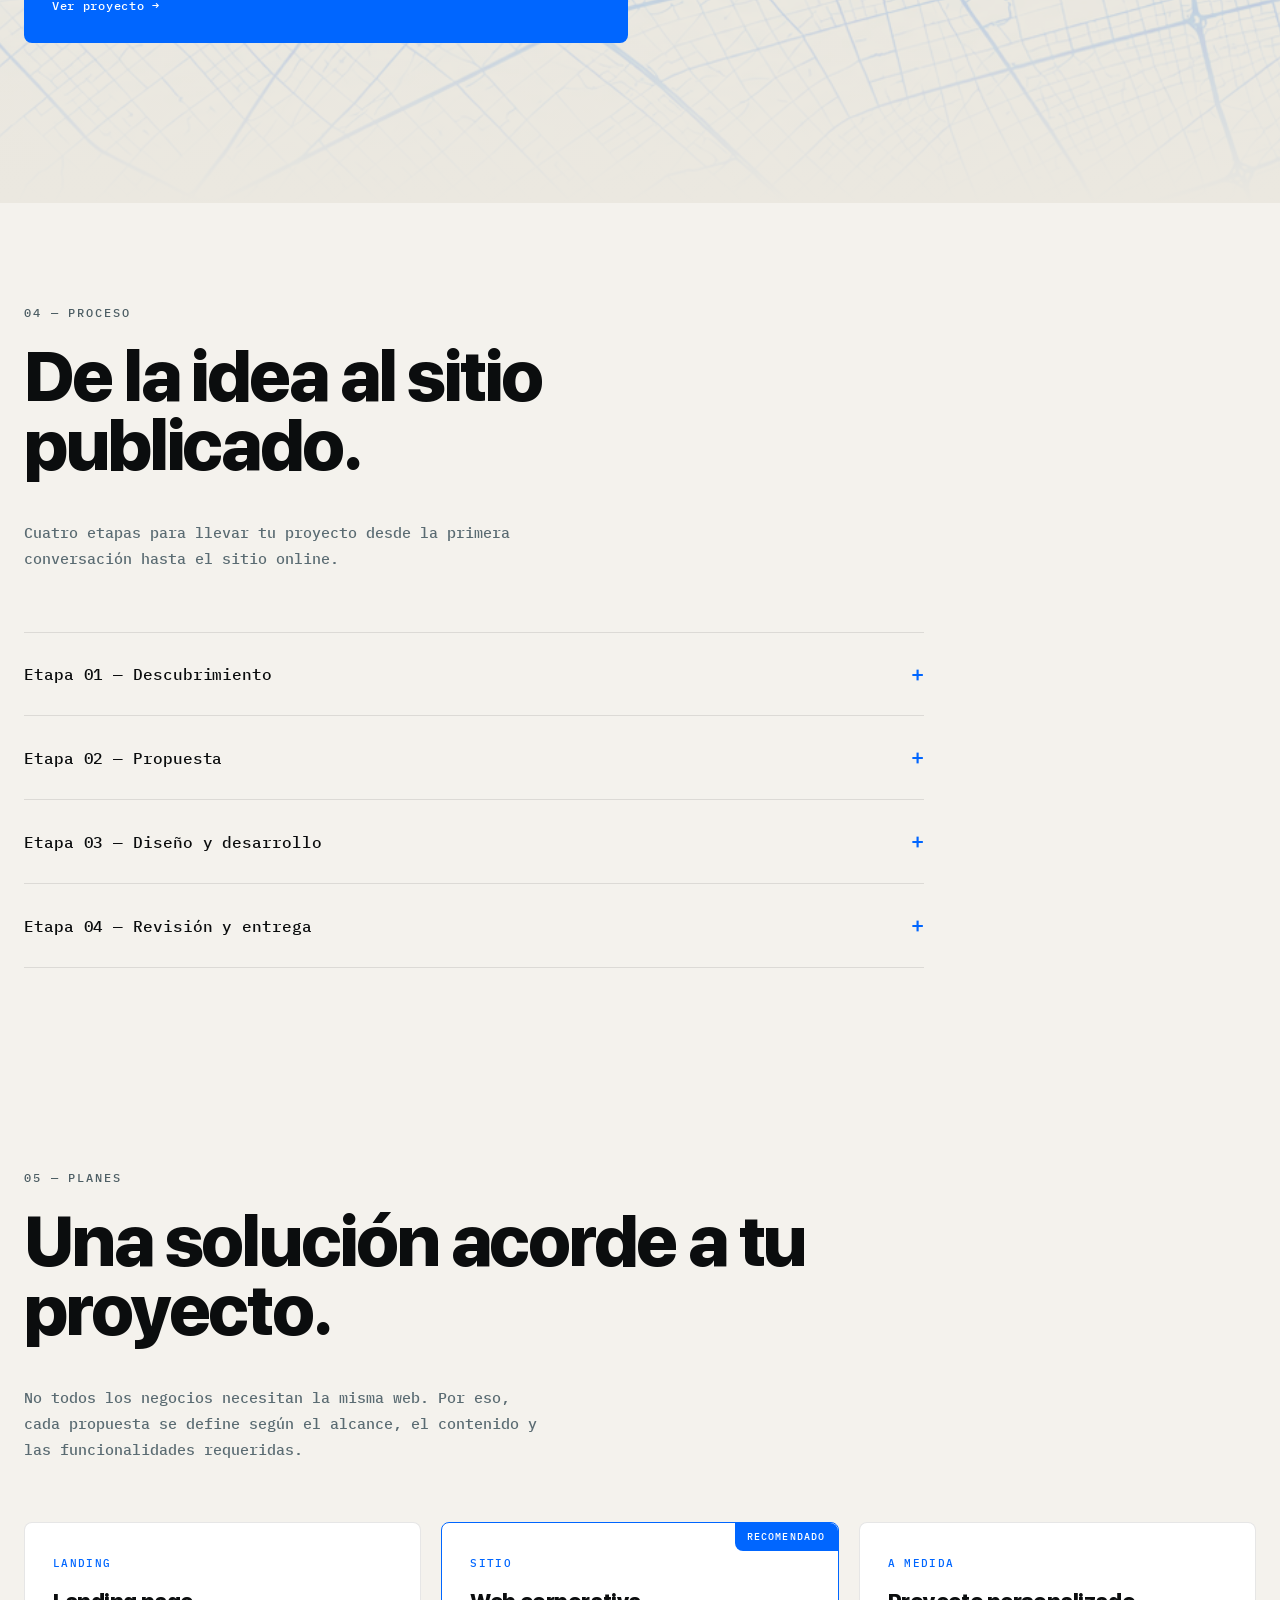
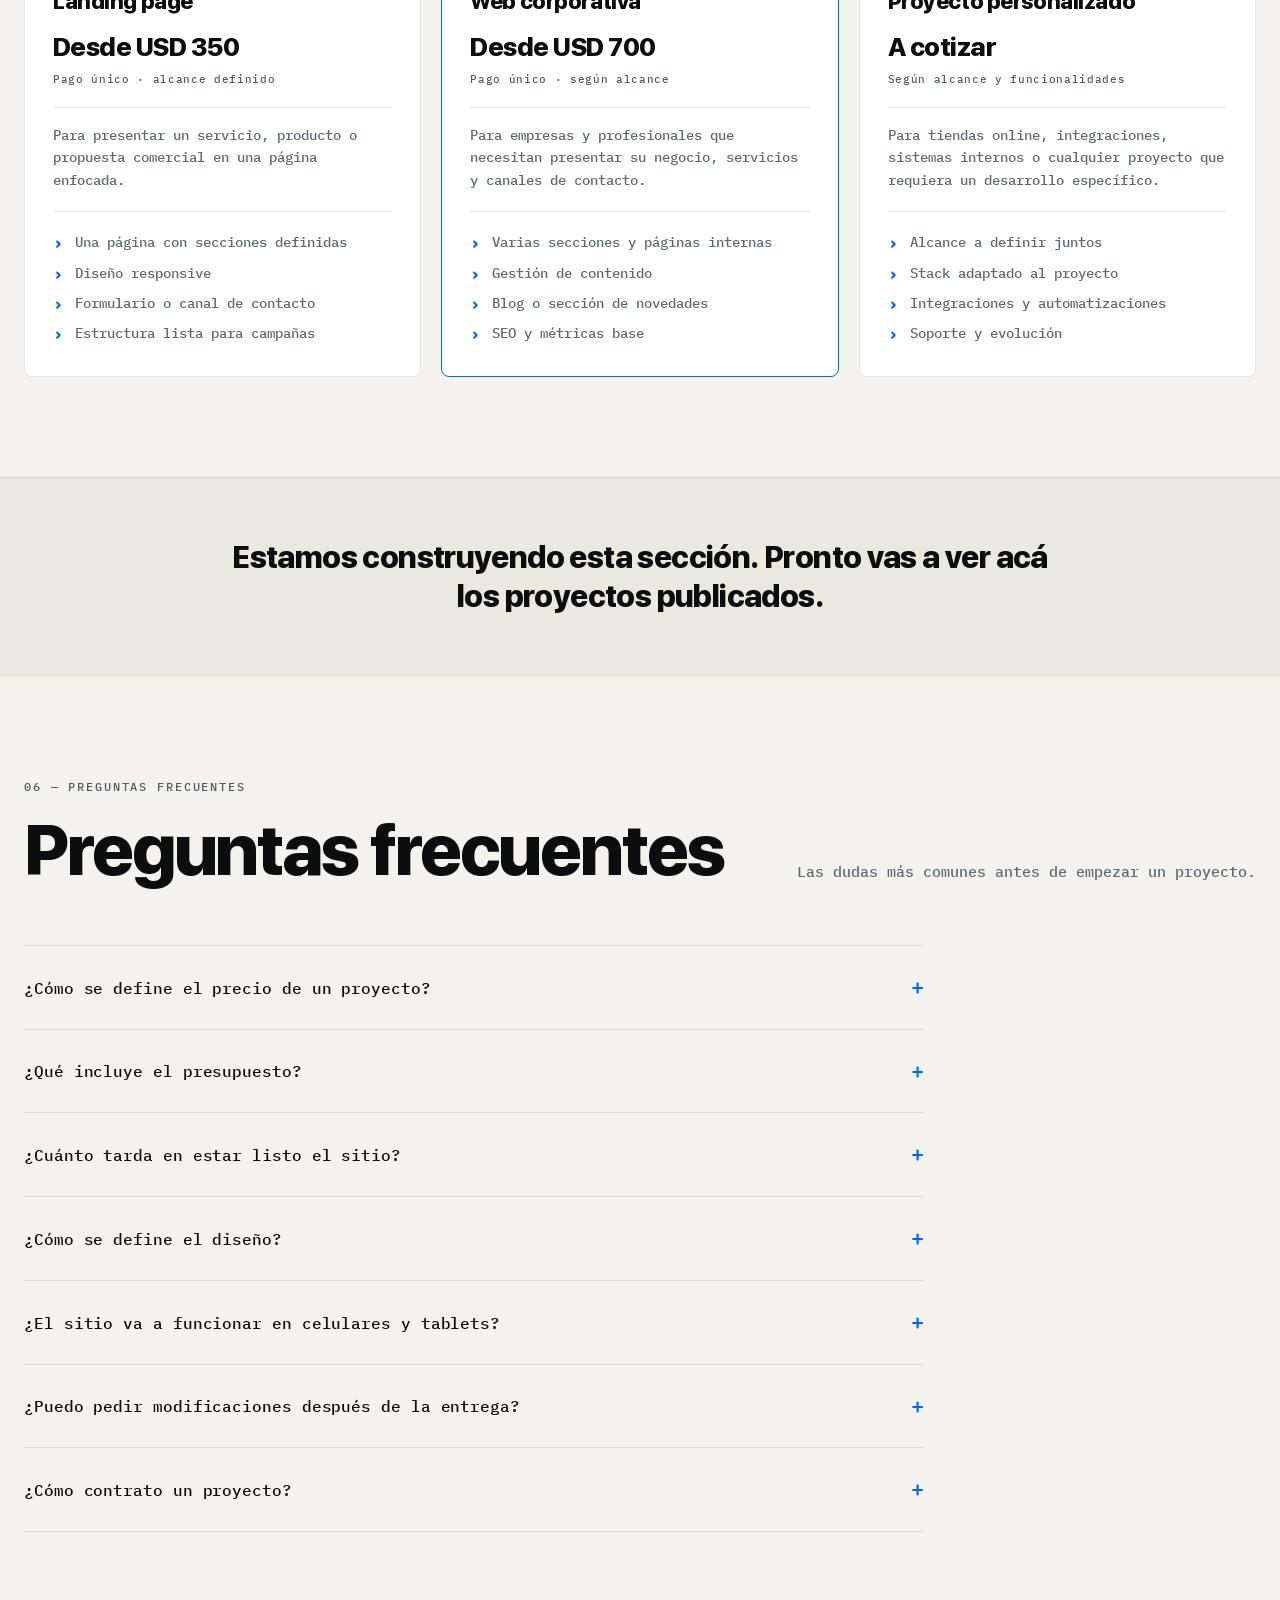
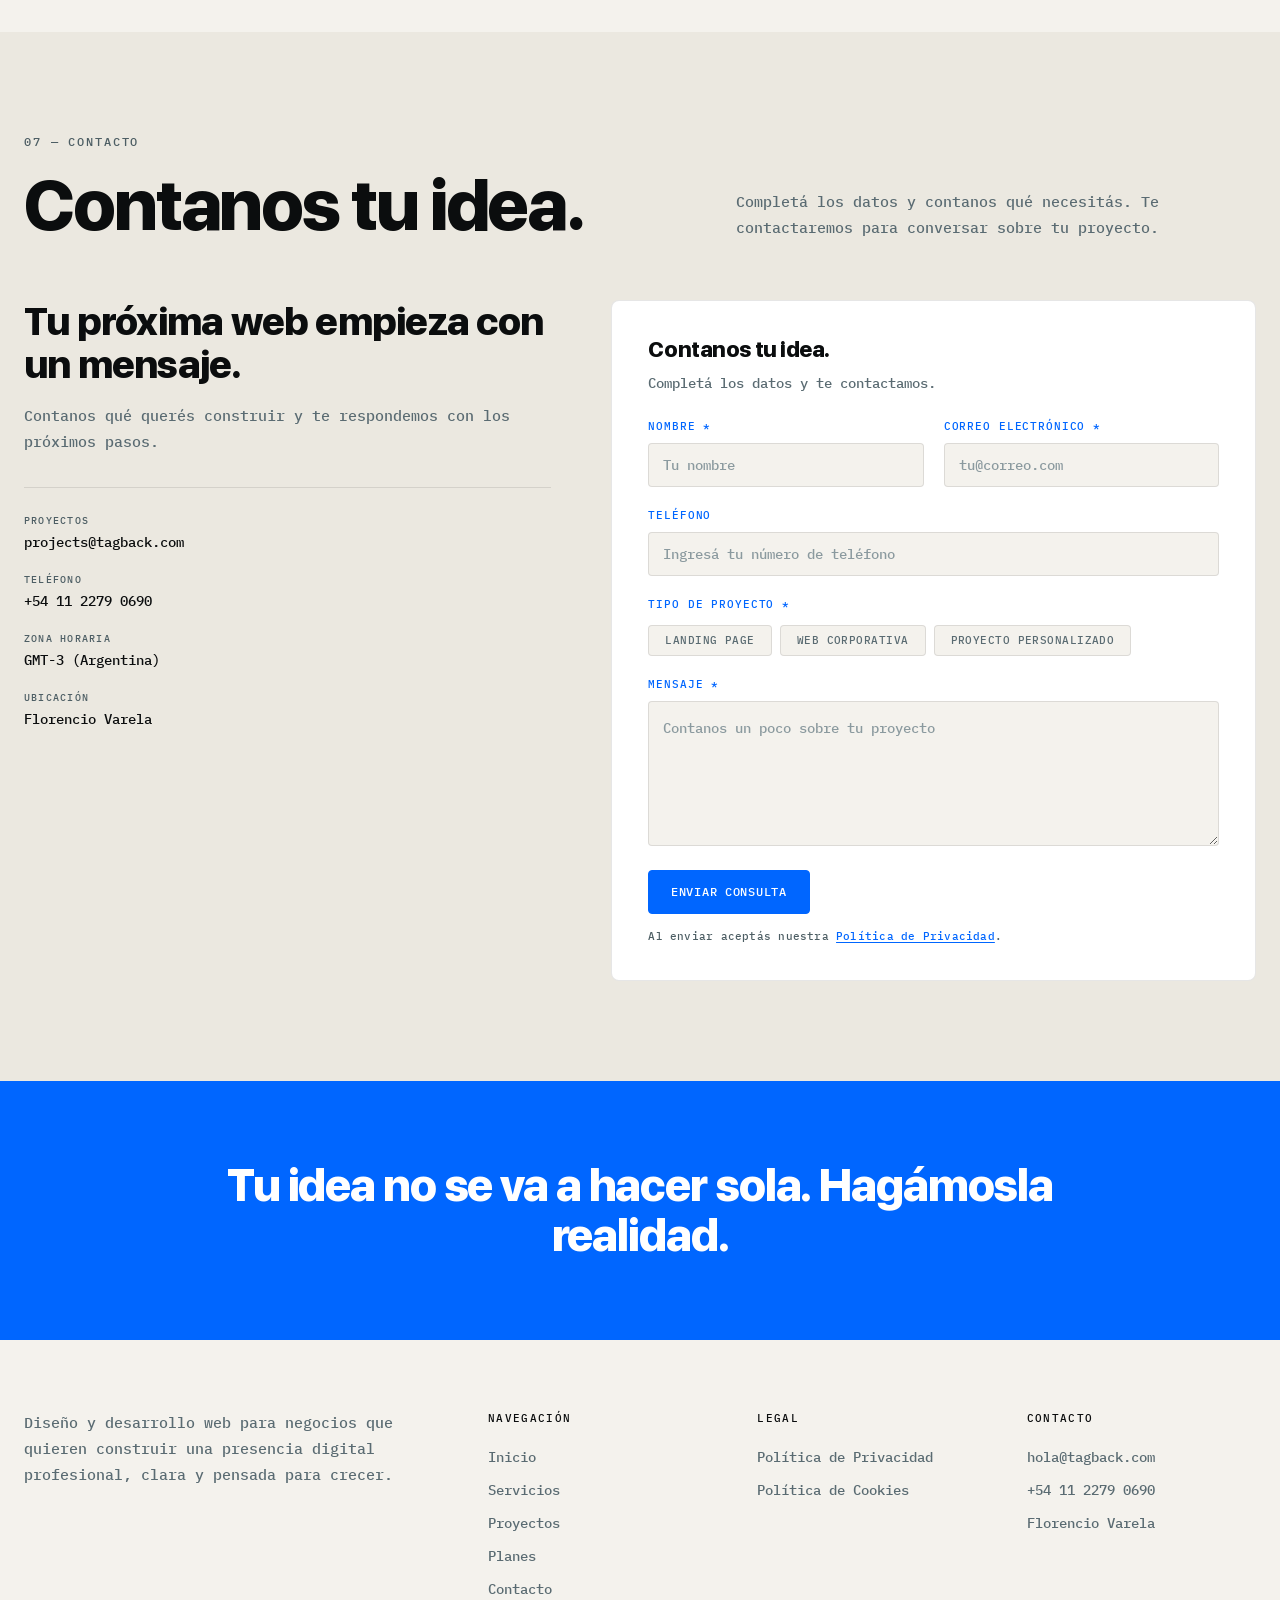
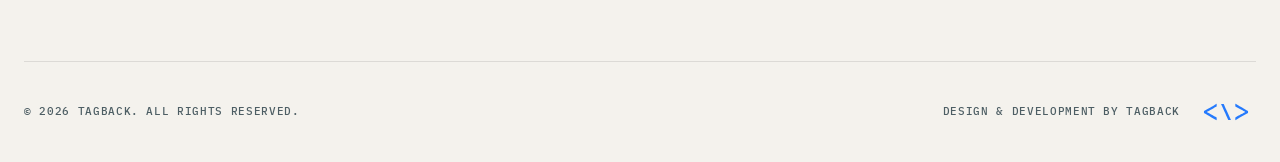
==== commit 24a84102: "Refactor section comments in index.html Updated section comments for clarity and consistency." ====
--- a/index.html
+++ b/index.html
@@ -131,6 +131,8 @@
      ===================================================== -->
 
 <section class="hero">
+
+    <div class="hero-world" aria-hidden="true"></div>
 
     <div class="container">
 
@@ -429,7 +431,7 @@
 
 
 <!-- =====================================================
-     PROYECTOS — horizontales en azul
+     PROYECTOS
      ===================================================== -->
 
 <section class="work section" id="trabajos">
@@ -536,7 +538,7 @@
 
 
 <!-- =====================================================
-     PROCESO — acordeón tipo FAQ
+     PROCESO
      ===================================================== -->
 
 <section class="process section" id="proceso">
@@ -686,7 +688,7 @@
 
 
 <!-- =====================================================
-     CONFIANZA — una frase
+     CONFIANZA
      ===================================================== -->
 
 <section class="trust" id="confianza">
@@ -918,7 +920,7 @@
 
 
 <!-- =====================================================
-     CTA FINAL — franja azul
+     CTA FINAL
      ===================================================== -->
 
 <section class="final-cta">
@@ -997,7 +999,7 @@
 
 
 <!-- =====================================================
-     INTRO CINEMATOGRÁFICA
+     INTRO
      ===================================================== -->
 
 <div class="tb-intro no-js" id="tb-intro" aria-hidden="true">
--- a/css/styles.css
+++ b/css/styles.css
@@ -1,5 +1,5 @@
 /* =========================================================
-   TAGBACK — STYLES v12 (intro 1.5s + mobile optimizado)
+   TAGBACK — STYLES v16 (mundo funcional)
    ========================================================= */
 
 
@@ -8,17 +8,17 @@
    ========================================================= */
 
 @font-face {
-    font-family: "Xenois";
-    src: url("../assets/fonts/Xenois-Serif-W01-Bold.ttf") format("truetype");
-    font-weight: 700;
+    font-family: "SFUIDisplay";
+    src: url("../assets/fonts/SFUIDisplay-Heavy.ttf") format("truetype");
+    font-weight: 900;
     font-style: normal;
     font-display: swap;
 }
 
 @font-face {
-    font-family: "Bunken";
-    src: url("../assets/fonts/Bunken-Tech-Sans-W01-Light.ttf") format("truetype");
-    font-weight: 300;
+    font-family: "IBMPlexMonoMedium";
+    src: url("../assets/fonts/ibm-plex-mono.medium.ttf") format("truetype");
+    font-weight: 500;
     font-style: normal;
     font-display: swap;
 }
@@ -49,9 +49,9 @@
     --success: #10893e;
     --error: #c81e1e;
 
-    --title: "Xenois", Georgia, serif;
-    --body: "Bunken", -apple-system, BlinkMacSystemFont, "Segoe UI", sans-serif;
-    --mono: 'IBM Plex Mono', 'SF Mono', monospace;
+    --title: "SFUIDisplay", -apple-system, BlinkMacSystemFont, "Segoe UI", sans-serif;
+    --body: "IBMPlexMonoMedium", "IBM Plex Mono", "SF Mono", monospace;
+    --mono: "IBMPlexMonoMedium", "IBM Plex Mono", "SF Mono", monospace;
 
     --container: 1240px;
     --section-padding: 100px;
@@ -82,7 +82,7 @@
     background: var(--bg);
     color: var(--ink);
     font-family: var(--body);
-    font-weight: 300;
+    font-weight: 500;
     line-height: 1.55;
     overflow-x: hidden;
     -webkit-font-smoothing: antialiased;
@@ -115,7 +115,7 @@
 .legal-content h2,
 .legal-content h3 {
     font-family: var(--title);
-    font-weight: 700;
+    font-weight: 900;
     letter-spacing: -0.02em;
 }
 
@@ -246,7 +246,7 @@
     color: var(--ink);
     font-family: var(--mono);
     font-size: 1rem;
-    font-weight: 600;
+    font-weight: 500;
     letter-spacing: 0.14em;
 }
 
@@ -334,7 +334,7 @@
 
 
 /* =========================================================
-   HERO
+   HERO — con mundo grande a la derecha
    ========================================================= */
 
 .hero {
@@ -344,10 +344,39 @@
     background: var(--bg);
     border-bottom: 1px solid var(--line);
     overflow: hidden;
-    isolation: isolate;
-}
-
-.hero::before {
+    min-height: 720px;
+}
+
+/* Mundo SVG — mitad derecha del hero, cortado por el borde */
+.hero-world {
+    position: absolute;
+    top: 50%;
+    right: 0;
+    width: 55%;
+    height: 90%;
+    transform: translateY(-50%);
+    background-image: url("../assets/seleccion/mundo.svg");
+    background-repeat: no-repeat;
+    background-position: right center;
+    background-size: contain;
+    pointer-events: none;
+    opacity: 1;
+    z-index: 0;
+    animation: mundo-float 18s ease-in-out infinite;
+    will-change: transform;
+}
+
+@keyframes mundo-float {
+    0%, 100% {
+        transform: translateY(-50%) rotate(0deg);
+    }
+    50% {
+        transform: translateY(-52%) rotate(-2deg);
+    }
+}
+
+/* Gradiente azul suave encima del mundo */
+.hero::after {
     content: "";
     position: absolute;
     top: -20%;
@@ -360,18 +389,21 @@
         rgba(0, 102, 255, 0.04) 40%,
         transparent 70%
     );
-    z-index: -1;
+    z-index: 1;
     pointer-events: none;
     animation: hero-ambient 24s ease-in-out infinite;
-    will-change: transform, opacity;
 }
 
 @keyframes hero-ambient {
-    0%, 100% { transform: translate3d(0, 0, 0) scale(1); opacity: 1; }
-    50% { transform: translate3d(-2%, 2%, 0) scale(1.05); opacity: 0.85; }
-}
-
-.hero .container { position: relative; z-index: 1; }
+    0%, 100% { transform: translate3d(0, 0, 0) scale(1); }
+    50% { transform: translate3d(-2%, 2%, 0) scale(1.05); }
+}
+
+/* El contenido va por encima */
+.hero .container {
+    position: relative;
+    z-index: 2;
+}
 
 .hero-eyebrow {
     display: flex;
@@ -562,7 +594,7 @@
 
 
 /* =========================================================
-   ACCORDION GENÉRICO (Servicios / Beneficios)
+   ACCORDION GENÉRICO
    ========================================================= */
 
 .accordion-stack {
@@ -770,12 +802,50 @@
 
 
 /* =========================================================
-   WORK — proyectos horizontales azules
+   WORK
    ========================================================= */
 
 .work {
+    position: relative;
     background: var(--bg-soft);
-    padding-bottom: 120px;
+    padding-top: 120px;
+    padding-bottom: 160px;
+    overflow: hidden;
+    isolation: isolate;
+}
+
+.work::before {
+    content: "";
+    position: absolute;
+    inset: 0;
+    background-image: url("../assets/seleccion/mapa.png");
+    background-repeat: no-repeat;
+    background-position: center center;
+    background-size: cover;
+    opacity: 0.18;
+    z-index: -1;
+    pointer-events: none;
+    mix-blend-mode: multiply;
+}
+
+.work::after {
+    content: "";
+    position: absolute;
+    inset: 0;
+    background: linear-gradient(
+        to bottom,
+        var(--bg-soft) 0%,
+        transparent 15%,
+        transparent 85%,
+        var(--bg-soft) 100%
+    );
+    z-index: -1;
+    pointer-events: none;
+}
+
+.work .container {
+    position: relative;
+    z-index: 1;
 }
 
 .work-grid {
@@ -846,7 +916,7 @@
     letter-spacing: 0.15em;
     text-transform: uppercase;
     color: rgba(255, 255, 255, 0.85);
-    font-weight: 600;
+    font-weight: 500;
 }
 
 .work-card-claim {
@@ -859,7 +929,7 @@
 .work-card-link {
     font-family: var(--mono);
     font-size: 0.72rem;
-    font-weight: 600;
+    font-weight: 500;
     letter-spacing: 0.06em;
     color: var(--bg-white);
     padding-top: 16px;
@@ -951,7 +1021,7 @@
     font-size: 0.62rem;
     letter-spacing: 0.12em;
     padding: 6px 12px;
-    font-weight: 600;
+    font-weight: 500;
     border-radius: 0 var(--radius) 0 var(--radius);
 }
 
@@ -963,7 +1033,7 @@
     font-size: 0.7rem;
     letter-spacing: 0.12em;
     text-transform: uppercase;
-    font-weight: 600;
+    font-weight: 500;
 }
 
 .plan-card h3 {
@@ -976,7 +1046,7 @@
 .plan-price {
     font-family: var(--title);
     font-size: 1.6rem;
-    font-weight: 700;
+    font-weight: 900;
     letter-spacing: -0.02em;
     color: var(--ink);
     margin: 0 0 16px;
@@ -987,7 +1057,7 @@
 .plan-price small {
     font-family: var(--mono);
     font-size: 0.7rem;
-    font-weight: 400;
+    font-weight: 500;
     color: var(--gray-dark);
     display: block;
     letter-spacing: 0.06em;
@@ -1031,7 +1101,7 @@
 
 
 /* =========================================================
-   TRUST — una frase
+   TRUST
    ========================================================= */
 
 .trust {
@@ -1048,7 +1118,7 @@
     color: var(--ink);
     margin: 0 auto;
     max-width: 820px;
-    font-weight: 700;
+    font-weight: 900;
     letter-spacing: -0.02em;
 }
 
@@ -1083,7 +1153,7 @@
     list-style: none;
     font-family: var(--body);
     font-size: 1.02rem;
-    font-weight: 300;
+    font-weight: 500;
     letter-spacing: -0.005em;
     color: var(--ink);
     transition: color 200ms var(--ease-soft);
@@ -1096,7 +1166,7 @@
     content: "+";
     font-family: var(--mono);
     font-size: 1.4rem;
-    font-weight: 400;
+    font-weight: 500;
     color: var(--blue);
     flex-shrink: 0;
     transition: transform 400ms var(--ease-spring);
@@ -1247,7 +1317,7 @@
     font-family: var(--mono);
     font-size: 0.68rem;
     letter-spacing: 0.08em;
-    font-weight: 600;
+    font-weight: 500;
     text-transform: uppercase;
     margin-bottom: 8px;
     padding: 0;
@@ -1258,7 +1328,7 @@
     font-family: var(--mono);
     font-size: 0.68rem;
     letter-spacing: 0.08em;
-    font-weight: 600;
+    font-weight: 500;
     text-transform: uppercase;
 }
 
@@ -1439,7 +1509,7 @@
     background: var(--blue);
     border-color: var(--blue);
     color: var(--bg-white);
-    font-weight: 600;
+    font-weight: 500;
 }
 
 .pill input[type="radio"]:focus-visible + span {
@@ -1448,7 +1518,7 @@
 
 
 /* =========================================================
-   CTA FINAL — franja azul
+   CTA FINAL
    ========================================================= */
 
 .final-cta {
@@ -1465,7 +1535,7 @@
     line-height: 1.1;
     color: var(--bg-white);
     margin: 0;
-    font-weight: 700;
+    font-weight: 900;
     letter-spacing: -0.025em;
 }
 
@@ -1513,7 +1583,7 @@
     color: var(--ink);
     font-family: var(--mono);
     font-size: 0.7rem;
-    font-weight: 600;
+    font-weight: 500;
     letter-spacing: 0.12em;
 }
 
@@ -1558,7 +1628,7 @@
 
 
 /* =========================================================
-   INTRO — 1.5s total (CORREGIDO)
+   INTRO
    ========================================================= */
 
 .tb-intro {
@@ -1572,14 +1642,14 @@
     pointer-events: auto;
     will-change: opacity, filter;
     transition:
-        opacity 500ms cubic-bezier(0.4, 0, 0.2, 1),
-        filter 500ms cubic-bezier(0.4, 0, 0.2, 1),
-        visibility 0ms linear 500ms;
+        opacity 250ms cubic-bezier(0.4, 0, 0.2, 1),
+        filter 250ms cubic-bezier(0.4, 0, 0.2, 1),
+        visibility 0ms linear 250ms;
 }
 
 .tb-intro.is-hiding {
     opacity: 0;
-    filter: blur(12px);
+    filter: blur(8px);
     pointer-events: none;
     visibility: hidden;
 }
@@ -1589,18 +1659,14 @@
     max-width: 720px;
     height: auto;
     display: block;
-    animation: tb-intro-logo-in 600ms cubic-bezier(0.22, 0.61, 0.36, 1) both;
+    animation: tb-intro-logo-in 350ms cubic-bezier(0.22, 0.61, 0.36, 1) both;
     will-change: opacity, transform;
 }
 
 @keyframes tb-intro-logo-in {
     0% {
         opacity: 0;
-        transform: scale(0.92);
-    }
-    60% {
-        opacity: 1;
-        transform: scale(1);
+        transform: scale(0.96);
     }
     100% {
         opacity: 1;
@@ -1609,7 +1675,7 @@
 }
 
 .tb-intro.no-js {
-    animation: tb-intro-auto-close 0ms linear 1700ms forwards;
+    animation: tb-intro-auto-close 0ms linear 800ms forwards;
 }
 
 @keyframes tb-intro-auto-close {
@@ -1650,13 +1716,13 @@
     }
 
     .tb-intro.no-js {
-        animation: tb-intro-auto-close 0ms linear 400ms forwards;
-    }
-}
-
-
-/* =========================================================
-   COOKIES — modal centrado
+        animation: tb-intro-auto-close 0ms linear 300ms forwards;
+    }
+}
+
+
+/* =========================================================
+   COOKIES
    ========================================================= */
 
 .cookie-banner {
@@ -1876,7 +1942,7 @@
 
 .legal-content strong {
     color: var(--ink);
-    font-weight: 600;
+    font-weight: 500;
 }
 
 .legal-content h2:first-of-type { margin-top: 40px; }
@@ -1955,7 +2021,11 @@
         scroll-behavior: auto !important;
     }
 
-    .hero::before {
+    .hero-world {
+        animation: none !important;
+    }
+
+    .hero::after {
         animation: none !important;
         opacity: 0.5;
     }
@@ -2008,11 +2078,20 @@
     .contact-grid { grid-template-columns: 1fr; gap: 40px; }
     .footer-inner { grid-template-columns: 1fr; gap: 50px; }
     .footer-links { grid-template-columns: repeat(3, 1fr); }
-}
-
-
-/* =========================================================
-   RESPONSIVE — 900px (nav mobile)
+
+    .hero {
+        min-height: 640px;
+    }
+
+    .hero-world {
+        width: 60%;
+        height: 85%;
+    }
+}
+
+
+/* =========================================================
+   RESPONSIVE — 900px
    ========================================================= */
 
 @media (max-width: 900px) {
@@ -2069,8 +2148,13 @@
     .main-nav a::after { display: none; }
     .main-nav a:last-child { border-bottom: 0; }
 
-    .hero { padding-top: 120px; padding-bottom: 70px; }
+    .hero { padding-top: 120px; padding-bottom: 70px; min-height: 580px; }
     .hero h1 { font-size: clamp(2.2rem, 7vw, 3.6rem); }
+
+    .hero-world {
+        width: 65%;
+        height: 80%;
+    }
 
     .hero-stats { grid-template-columns: repeat(2, 1fr); gap: 24px 0; }
     .hero-stat { padding: 0 12px 0 0; }
@@ -2094,6 +2178,8 @@
 
     .legal-hero { padding-top: 130px; }
     .legal-content { padding: 60px 0 80px; }
+
+    .work::before { opacity: 0.14; }
 }
 
 
@@ -2110,8 +2196,7 @@
     .logo-icon { width: 28px; height: 28px; flex: 0 0 28px; }
     .logo-wordmark { font-size: 0.9rem; }
 
-    /* Hero */
-    .hero { padding-top: 100px; padding-bottom: 60px; }
+    .hero { padding-top: 130px; padding-bottom: 60px; min-height: 560px; }
     .hero-eyebrow { gap: 10px; font-size: 0.65rem; margin-bottom: 26px; }
     .hero h1 { font-size: clamp(2rem, 10vw, 3rem); margin-bottom: 22px; }
     .hero-lead { font-size: 1rem; margin-bottom: 12px; }
@@ -2119,7 +2204,12 @@
     .hero-actions { gap: 10px; margin-bottom: 40px; }
     .hero-actions .button { flex: 1 1 100%; }
 
-    /* Section head */
+    .hero-world {
+        width: 75%;
+        height: 70%;
+        top: 35%;
+    }
+
     .section-head {
         flex-direction: column;
         align-items: flex-start;
@@ -2130,7 +2220,6 @@
     .section-title { font-size: 1.9rem; }
     .section-desc { font-size: 0.9rem; }
 
-    /* Accordions */
     .accordion-stack { max-width: 100%; }
     .accordion-stack--right { margin-left: 0; }
     .accordion-header { padding: 18px 20px; gap: 14px; }
@@ -2138,8 +2227,7 @@
     .accordion-title { font-size: 1rem; }
     .accordion-panel-content { padding: 0 20px 20px 58px; font-size: 0.85rem; }
 
-    /* Work */
-    .work { padding-bottom: 80px; }
+    .work { padding-top: 80px; padding-bottom: 80px; }
     .work-grid { grid-template-columns: 1fr; gap: 18px; }
     .work-card {
         padding: 22px 20px;
@@ -2152,36 +2240,31 @@
     .work-card-image { aspect-ratio: 16 / 10; }
     .work-card-link { padding-top: 14px; margin-top: 8px; }
 
-    /* Plans */
+    .work::before { opacity: 0.10; }
+
     .plan-card { padding: 26px 22px; }
     .plan-price { font-size: 1.5rem; }
 
-    /* Trust */
     .trust { padding: 45px 0; }
     .trust p { font-size: 1.2rem; }
 
-    /* FAQ */
     .faq-item summary { font-size: 0.98rem; padding: 20px 0; }
     .faq-item p { font-size: 0.88rem; padding-bottom: 20px; }
 
-    /* Contact */
     .contact-grid { grid-template-columns: 1fr; gap: 32px; }
     .contact-info h3 { font-size: 1.7rem; }
     .contact-info > p { font-size: 0.9rem; margin-bottom: 24px; }
     .contact-meta { gap: 14px; padding-top: 20px; }
 
-    /* Form */
     .quote-form { padding: 24px 20px; }
     .quote-form-title { font-size: 1.2rem; }
     .quote-form-grid { grid-template-columns: 1fr; gap: 16px; }
     .form-field-full { grid-column: auto; }
     .quote-form-submit .button { width: 100%; }
 
-    /* Final CTA */
     .final-cta { padding: 55px 0; }
     .final-cta h2 { font-size: 1.5rem; }
 
-    /* Footer */
     .footer-inner { grid-template-columns: 1fr; gap: 32px; padding-bottom: 40px; }
     .footer-links { grid-template-columns: 1fr 1fr; gap: 24px 20px; }
     .footer-bottom {
@@ -2192,7 +2275,6 @@
     }
     .footer-credit-icon { width: 42px; height: 42px; }
 
-    /* Legal */
     .legal-hero { padding-top: 110px; padding-bottom: 40px; }
     .legal-hero h1 { font-size: 2rem; }
     .legal-content { padding: 50px 0 70px; }
@@ -2204,7 +2286,7 @@
 
 
 /* =========================================================
-   RESPONSIVE — 480px (mobile chico)
+   RESPONSIVE — 480px
    ========================================================= */
 
 @media (max-width: 480px) {
@@ -2212,57 +2294,54 @@
     .logo-icon { width: 26px; height: 26px; flex: 0 0 26px; }
     .logo-wordmark { font-size: 0.85rem; }
 
-    /* Hero */
-    .hero { padding-top: 90px; padding-bottom: 50px; }
+    .hero { padding-top: 120px; padding-bottom: 50px; min-height: 520px; }
     .hero h1 { font-size: 1.75rem; }
     .hero-stat-num { font-size: 1.2rem; }
     .hero-stat-label { font-size: 0.58rem; letter-spacing: 0.06em; }
 
-    /* Section title */
+    .hero-world {
+        width: 90%;
+        height: 65%;
+        top: 30%;
+    }
+
     .section-title { font-size: 1.55rem; }
 
-    /* Accordion */
     .accordion-header { padding: 16px 18px; gap: 12px; }
     .accordion-title { font-size: 0.95rem; }
     .accordion-panel-content { padding: 0 18px 18px 54px; font-size: 0.82rem; }
 
-    /* Work */
+    .work { padding-top: 60px; padding-bottom: 60px; }
     .work-card { padding: 20px 18px; }
     .work-card-name { font-size: 1.2rem; }
     .work-card-header { font-size: 0.6rem; }
 
-    /* Plans */
+    .work::before { opacity: 0.08; }
+
     .plan-card { padding: 22px 18px; }
     .plan-card h3 { font-size: 1.15rem; }
     .plan-price { font-size: 1.3rem; }
     .plan-features li { font-size: 0.82rem; }
 
-    /* FAQ */
     .faq-item summary { font-size: 0.92rem; }
 
-    /* Contact */
     .contact-info h3 { font-size: 1.5rem; }
 
-    /* Form */
     .quote-form { padding: 22px 18px; }
     .form-field input,
     .form-field select { min-height: 42px; font-size: 0.88rem; }
     .form-field textarea { min-height: 100px; font-size: 0.88rem; }
 
-    /* Pills */
     .pill-group { gap: 6px; }
     .pill span { padding: 8px 14px; font-size: 0.68rem; }
 
-    /* Final CTA */
     .final-cta h2 { font-size: 1.35rem; }
 
-    /* Footer */
     .footer-links { grid-template-columns: 1fr; gap: 22px; }
     .footer-bottom { font-size: 0.55rem; gap: 8px; }
     .footer-credit { gap: 10px; }
     .footer-credit-icon { width: 36px; height: 36px; }
 
-    /* Legal */
     .legal-hero { padding-top: 100px; }
     .legal-hero h1 { font-size: 1.6rem; }
     .legal-content { padding: 40px 0 60px; }
@@ -2282,7 +2361,8 @@
     .final-cta,
     .quote-form-submit,
     .tb-intro,
-    .cookie-banner {
+    .cookie-banner,
+    .hero-world {
         display: none !important;
     }
 
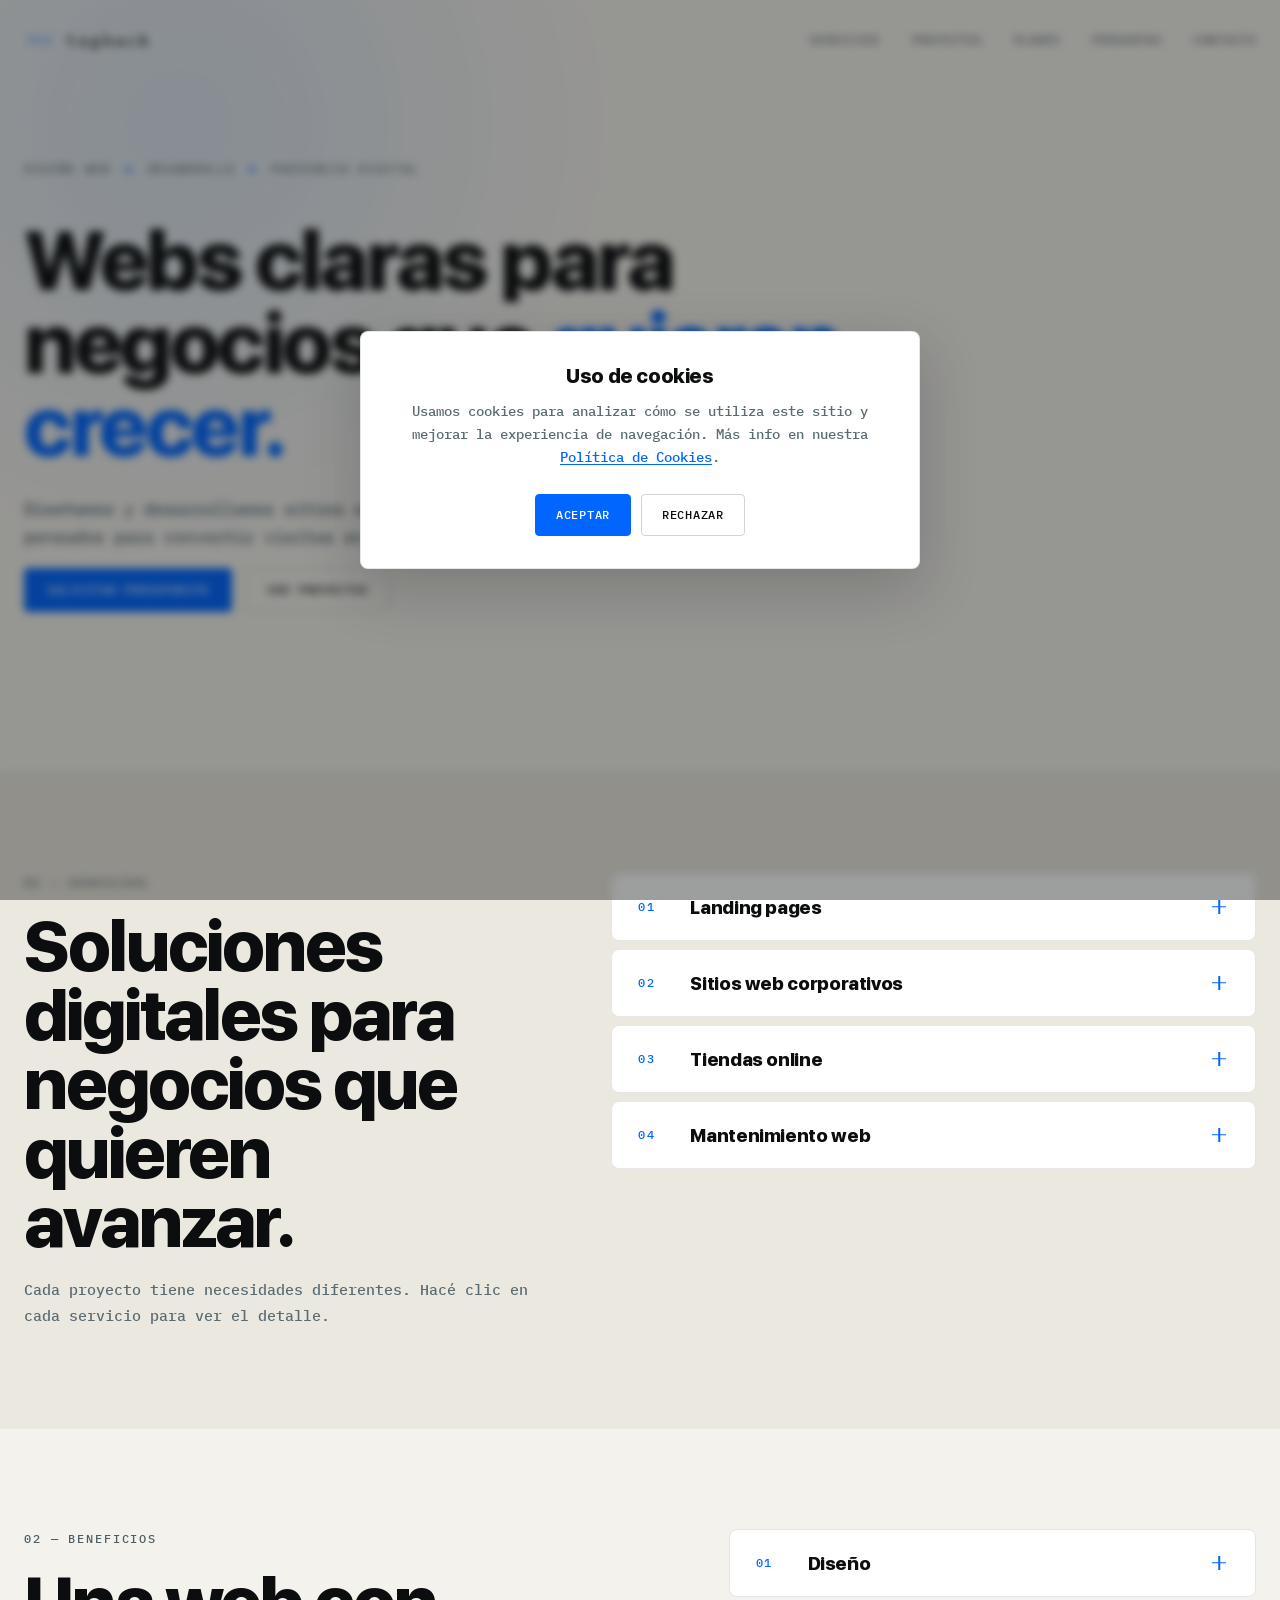
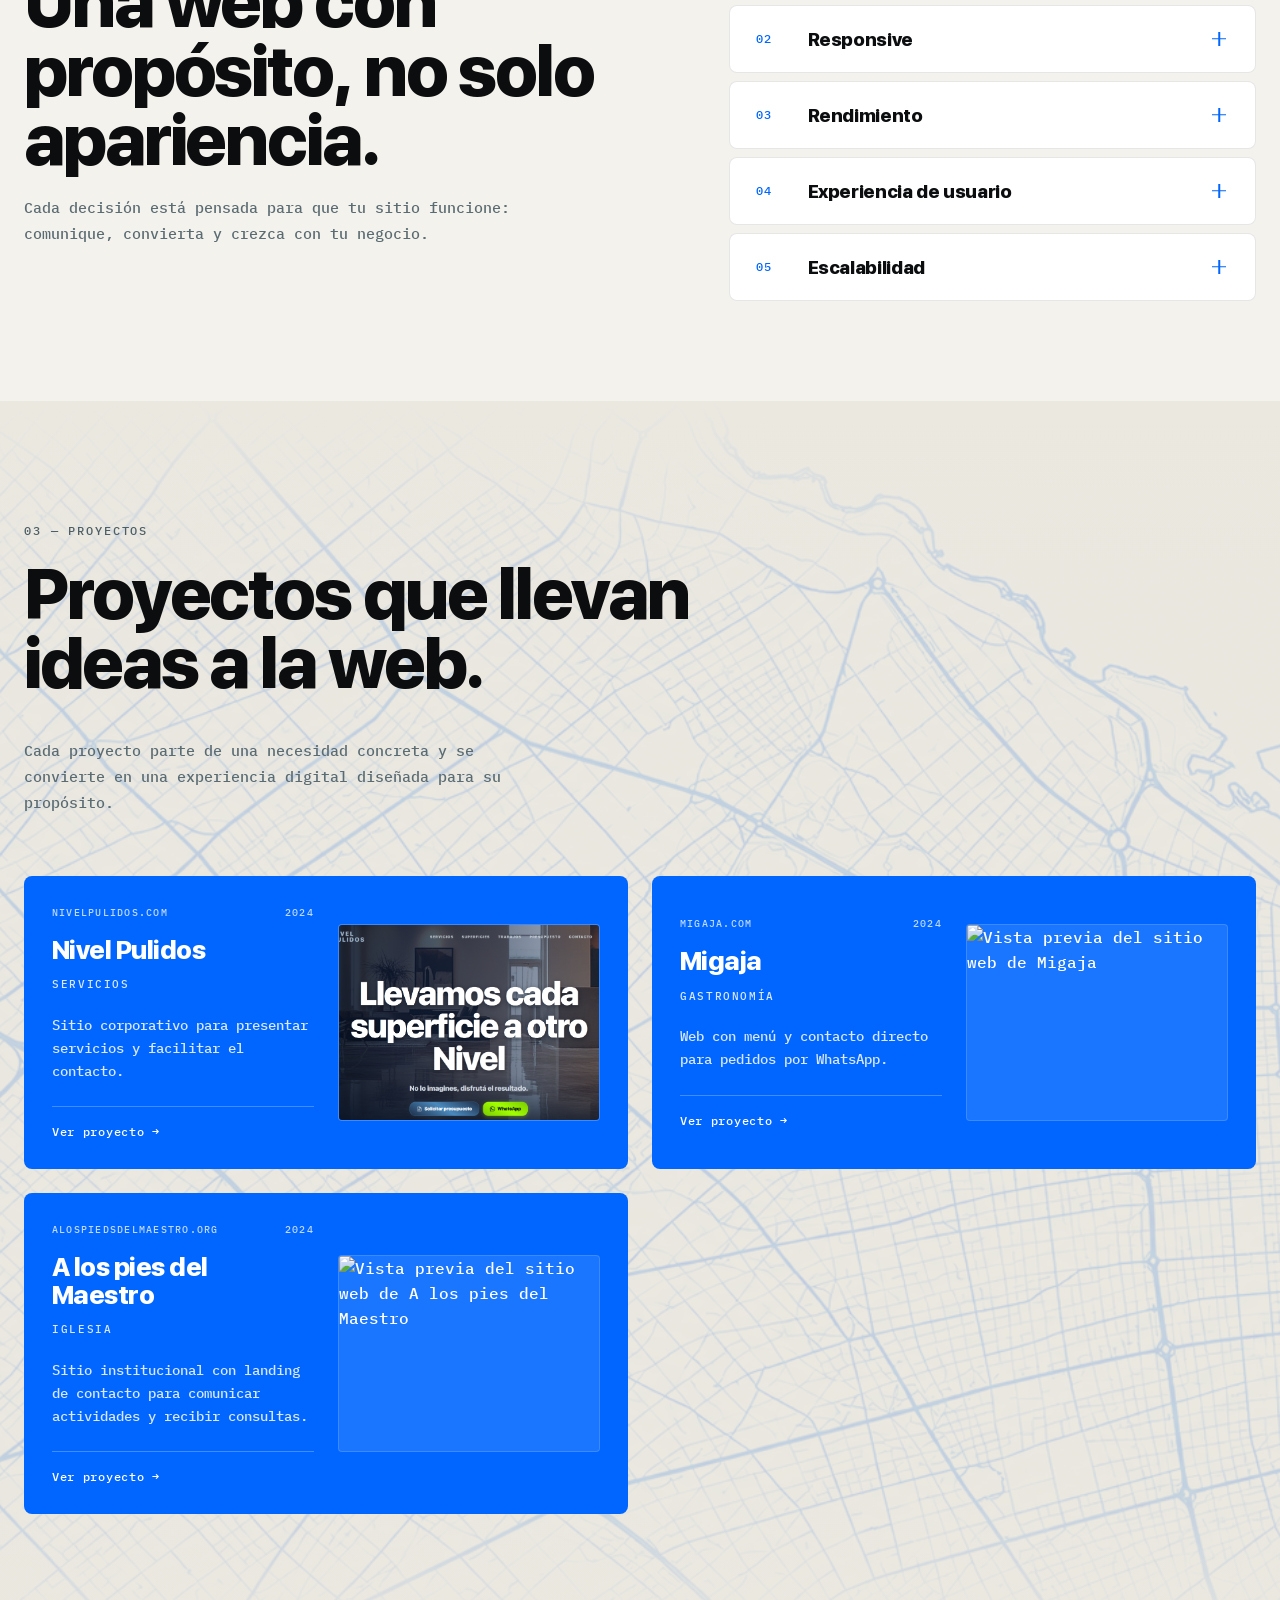
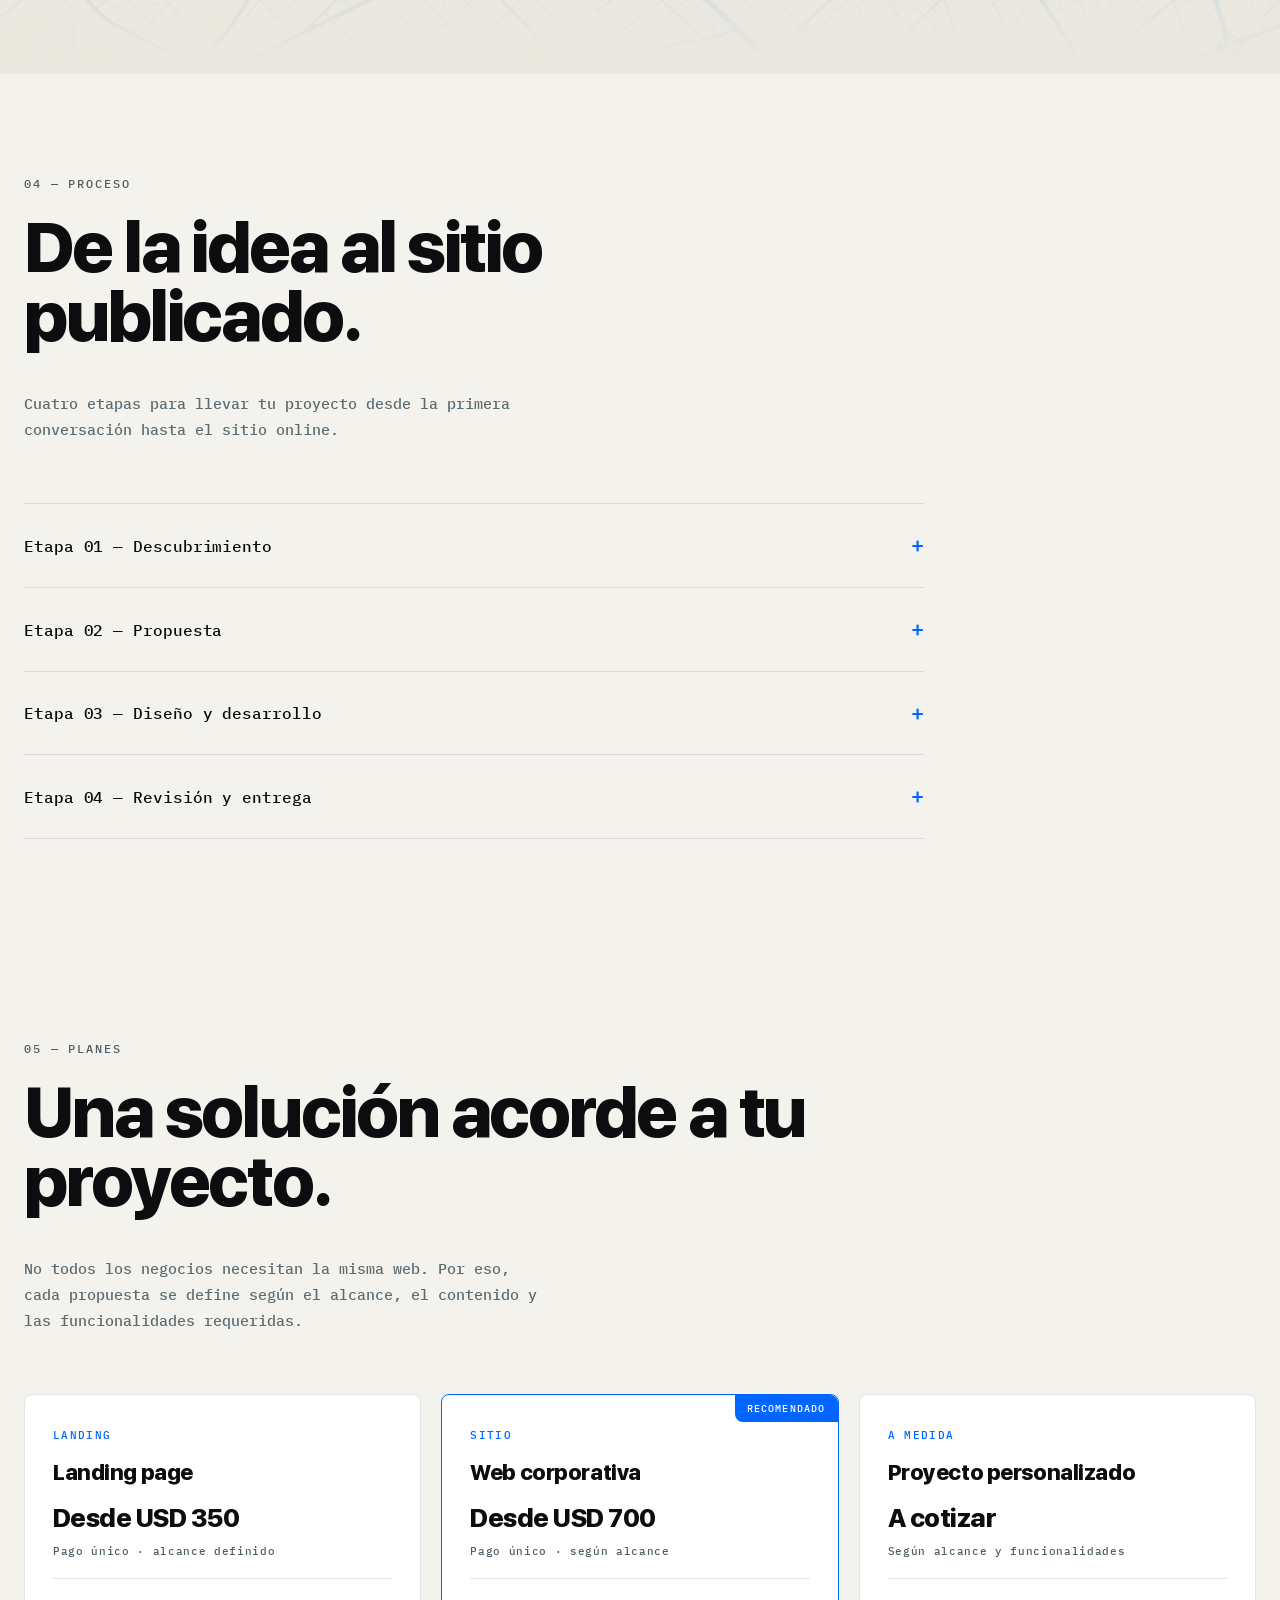
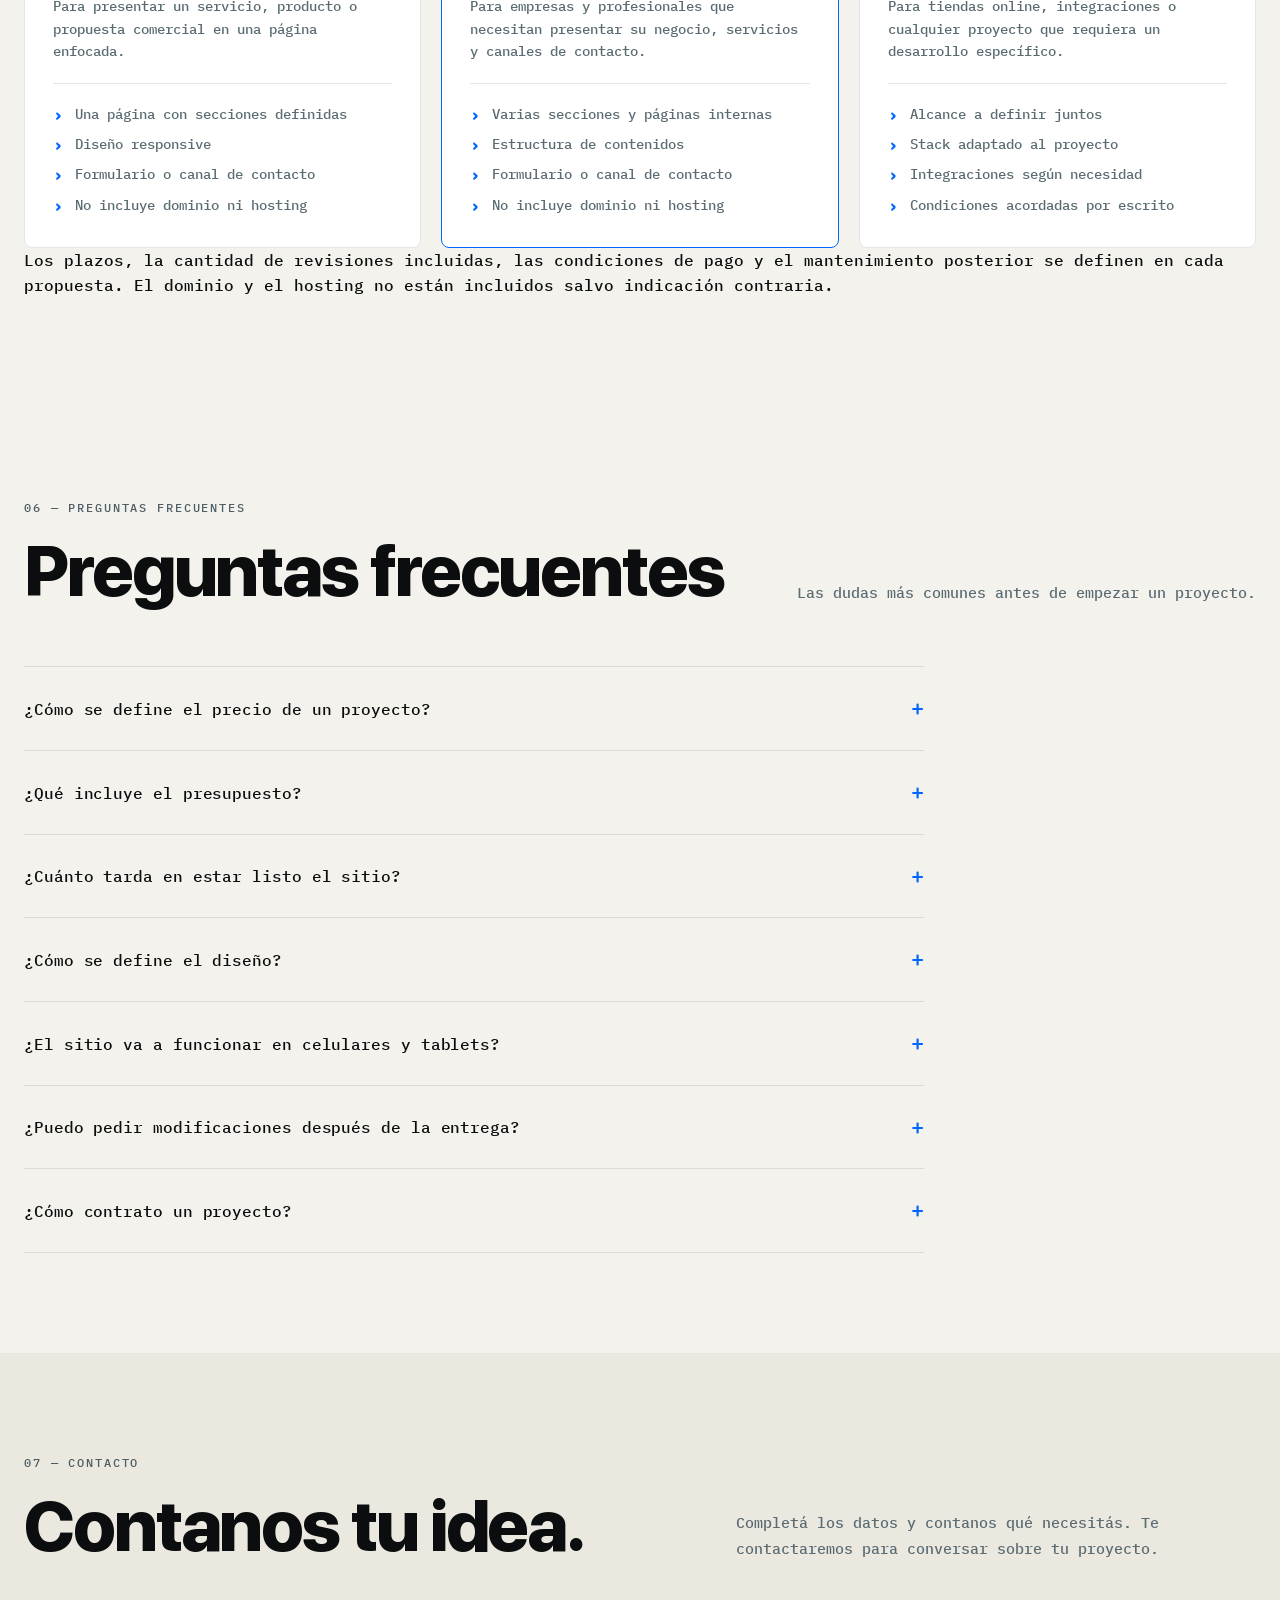
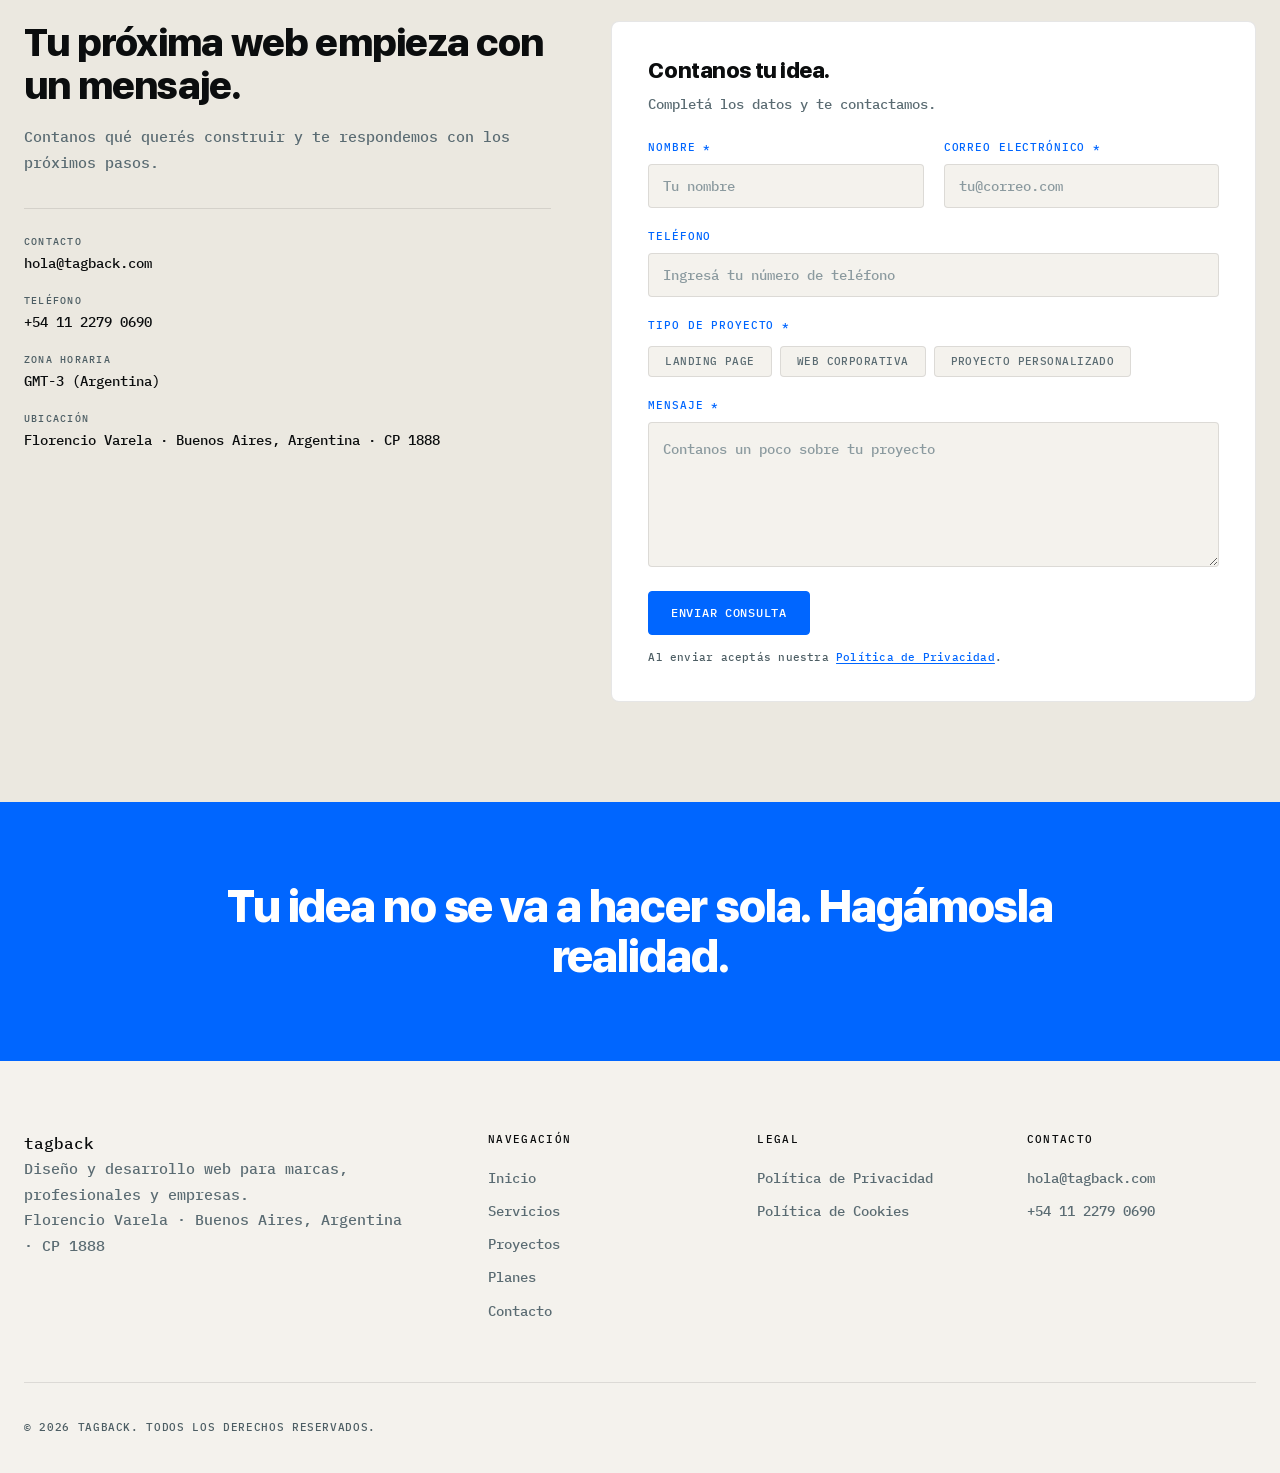
==== commit cf8c8dc9: "Update index.html" ====
--- a/index.html
+++ b/index.html
@@ -10,16 +10,16 @@
         content="width=device-width, initial-scale=1.0"
     >
 
-    <title>TAGBACK — Diseño y desarrollo web para negocios que quieren crecer</title>
+    <title>tagback — Diseño y desarrollo web para marcas, profesionales y empresas</title>
 
     <meta
         name="description"
-        content="TAGBACK diseña y desarrolla sitios web: landing pages, sitios corporativos, tiendas online y mantenimiento. Presencia digital profesional para tu negocio."
+        content="tagback diseña y desarrolla sitios web: landing pages, sitios corporativos, tiendas online y mantenimiento. Presencia digital profesional para tu negocio."
     >
 
-    <meta name="theme-color" content="#f4f2ed">
+    <meta name="theme-color" content="#F7F8FA">
     <meta name="robots" content="index, follow">
-    <meta name="author" content="TAGBACK">
+    <meta name="author" content="tagback">
 
     <link rel="canonical" href="https://javierhiguera.github.io/TAGBACK/">
 
@@ -27,21 +27,21 @@
          OPEN GRAPH
          ===================================================== -->
 
-    <meta property="og:title" content="TAGBACK — Estudio de diseño y desarrollo web">
+    <meta property="og:title" content="tagback — Estudio de diseño y desarrollo web">
     <meta property="og:description" content="Diseñamos y desarrollamos sitios web rápidos, claros y pensados para convertir visitas en oportunidades de negocio.">
     <meta property="og:type" content="website">
     <meta property="og:locale" content="es_AR">
     <meta property="og:url" content="https://javierhiguera.github.io/TAGBACK/">
     <meta property="og:image" content="https://javierhiguera.github.io/TAGBACK/favicon/guri_isotipo.png">
-    <meta property="og:image:alt" content="TAGBACK — Estudio de diseño y desarrollo web">
-    <meta property="og:site_name" content="TAGBACK">
+    <meta property="og:image:alt" content="tagback — Estudio de diseño y desarrollo web">
+    <meta property="og:site_name" content="tagback">
 
     <!-- =====================================================
          TWITTER CARD
          ===================================================== -->
 
     <meta name="twitter:card" content="summary_large_image">
-    <meta name="twitter:title" content="TAGBACK — Estudio de diseño y desarrollo web">
+    <meta name="twitter:title" content="tagback — Estudio de diseño y desarrollo web">
     <meta name="twitter:description" content="Diseñamos y desarrollamos sitios web rápidos, claros y pensados para convertir visitas en oportunidades de negocio.">
     <meta name="twitter:image" content="https://javierhiguera.github.io/TAGBACK/favicon/guri_isotipo.png">
 
@@ -56,9 +56,8 @@
         document.documentElement.classList.remove('no-js');
     </script>
 
-    <link rel="preconnect" href="https://fonts.googleapis.com">
-    <link rel="preconnect" href="https://fonts.gstatic.com" crossorigin>
-    <link href="https://fonts.googleapis.com/css2?family=IBM+Plex+Mono:wght@400;500;600&display=swap" rel="stylesheet">
+    <!-- Fuentes locales declaradas en css/styles.css vía @font-face.
+         Se eliminaron las referencias a Google Fonts. -->
 
     <link rel="stylesheet" href="./css/styles.css">
 
@@ -78,7 +77,7 @@
 
     <div class="container header-inner">
 
-        <a href="./" class="logo" aria-label="TAGBACK — Inicio">
+        <a href="./" class="logo" aria-label="tagback — Inicio">
 
             <img
                 src="./assets/logo/guri_isotipo.svg"
@@ -89,7 +88,7 @@
             >
 
             <span class="logo-text">
-                <span class="logo-wordmark">TAGBACK</span>
+                <span class="logo-wordmark">tagback</span>
             </span>
 
         </a>
@@ -132,8 +131,6 @@
 
 <section class="hero">
 
-    <div class="hero-world" aria-hidden="true"></div>
-
     <div class="container">
 
         <div class="hero-eyebrow">
@@ -145,8 +142,8 @@
         </div>
 
         <h1>
-            <span class="reveal-line"><span>Tu negocio merece</span></span>
-            <span class="reveal-line"><span>una web <em>a la altura.</em></span></span>
+            <span class="reveal-line"><span>Webs claras para</span></span>
+            <span class="reveal-line"><span>negocios que <em>quieren crecer.</em></span></span>
         </h1>
 
         <p class="hero-lead">
@@ -154,12 +151,6 @@
             y pensados para convertir visitas en oportunidades de negocio.
         </p>
 
-        <p class="hero-support">
-            Desde una landing page hasta una web corporativa,
-            construimos una presencia digital alineada con tu marca
-            y tus objetivos.
-        </p>
-
         <div class="hero-actions">
 
             <a href="#contacto" class="button button-primary">
@@ -172,31 +163,6 @@
 
         </div>
 
-
-        <div class="hero-stats">
-
-            <div class="hero-stat">
-                <span class="hero-stat-num">02</span>
-                <span class="hero-stat-label">años de operación</span>
-            </div>
-
-            <div class="hero-stat">
-                <span class="hero-stat-num">02</span>
-                <span class="hero-stat-label">clientes</span>
-            </div>
-
-            <div class="hero-stat">
-                <span class="hero-stat-num">01</span>
-                <span class="hero-stat-label">país</span>
-            </div>
-
-            <div class="hero-stat">
-                <span class="hero-stat-num">02</span>
-                <span class="hero-stat-label">industrias</span>
-            </div>
-
-        </div>
-
     </div>
 
 </section>
@@ -204,7 +170,7 @@
 
 
 <!-- =====================================================
-     SERVICIOS — acordeón a la izquierda
+     SERVICIOS
      ===================================================== -->
 
 <section class="services section" id="servicios">
@@ -236,7 +202,7 @@
                 <div class="accordion-panel">
                     <div class="accordion-panel-inner">
                         <div class="accordion-panel-content">
-                            <p>Páginas diseñadas para presentar una oferta, comunicar una propuesta de valor y dirigir al visitante hacia una acción concreta.</p>
+                            <p>Una página enfocada en presentar una oferta concreta, con secciones definidas y una llamada a la acción principal. Incluye diseño responsive y un canal de contacto.</p>
                         </div>
                     </div>
                 </div>
@@ -255,7 +221,7 @@
                 <div class="accordion-panel">
                     <div class="accordion-panel-inner">
                         <div class="accordion-panel-content">
-                            <p>Una presencia digital profesional para comunicar quién sos, qué hacés y por qué deberían elegirte.</p>
+                            <p>Sitio con varias secciones o páginas internas para presentar la empresa, sus servicios y sus canales de contacto. Incluye estructura de contenidos y diseño responsive.</p>
                         </div>
                     </div>
                 </div>
@@ -274,7 +240,7 @@
                 <div class="accordion-panel">
                     <div class="accordion-panel-inner">
                         <div class="accordion-panel-content">
-                            <p>Experiencias de compra que organizan tus productos y facilitan el recorrido desde la exploración hasta el pedido.</p>
+                            <p>Catálogo de productos organizado, ficha de producto y flujo de compra o consulta. El alcance se define según la plataforma y las integraciones necesarias.</p>
                         </div>
                     </div>
                 </div>
@@ -293,7 +259,7 @@
                 <div class="accordion-panel">
                     <div class="accordion-panel-inner">
                         <div class="accordion-panel-content">
-                            <p>Actualizaciones, ajustes y soporte para mantener tu sitio alineado con las necesidades de tu negocio.</p>
+                            <p>Actualizaciones, ajustes de contenido y soporte técnico para mantener el sitio en funcionamiento. Las condiciones se acuerdan por separado según cada caso.</p>
                         </div>
                     </div>
                 </div>
@@ -308,7 +274,7 @@
 
 
 <!-- =====================================================
-     BENEFICIOS — acordeón a la derecha
+     BENEFICIOS
      ===================================================== -->
 
 <section class="why section">
@@ -461,8 +427,8 @@
                     <h3 class="work-card-name">Nivel Pulidos</h3>
                     <span class="work-card-category">SERVICIOS</span>
                     <p class="work-card-claim">
-                        Sitio corporativo con catálogo editable
-                        para presentar servicios y facilitar el contacto.
+                        Sitio corporativo para presentar servicios
+                        y facilitar el contacto.
                     </p>
                     <a class="work-card-link" href="#contacto">
                         Ver proyecto →
@@ -487,7 +453,7 @@
                     <h3 class="work-card-name">Migaja</h3>
                     <span class="work-card-category">GASTRONOMÍA</span>
                     <p class="work-card-claim">
-                        Web con menú digital y contacto directo
+                        Web con menú y contacto directo
                         para pedidos por WhatsApp.
                     </p>
                     <a class="work-card-link" href="#contacto">
@@ -628,7 +594,7 @@
                     <li>Una página con secciones definidas</li>
                     <li>Diseño responsive</li>
                     <li>Formulario o canal de contacto</li>
-                    <li>Estructura lista para campañas</li>
+                    <li>No incluye dominio ni hosting</li>
                 </ul>
             </a>
 
@@ -650,9 +616,9 @@
 
                 <ul class="plan-features">
                     <li>Varias secciones y páginas internas</li>
-                    <li>Gestión de contenido</li>
-                    <li>Blog o sección de novedades</li>
-                    <li>SEO y métricas base</li>
+                    <li>Estructura de contenidos</li>
+                    <li>Formulario o canal de contacto</li>
+                    <li>No incluye dominio ni hosting</li>
                 </ul>
             </a>
 
@@ -667,34 +633,28 @@
                 </p>
 
                 <p class="plan-desc">
-                    Para tiendas online, integraciones, sistemas internos
-                    o cualquier proyecto que requiera un desarrollo específico.
+                    Para tiendas online, integraciones o cualquier
+                    proyecto que requiera un desarrollo específico.
                 </p>
 
                 <ul class="plan-features">
                     <li>Alcance a definir juntos</li>
                     <li>Stack adaptado al proyecto</li>
-                    <li>Integraciones y automatizaciones</li>
-                    <li>Soporte y evolución</li>
+                    <li>Integraciones según necesidad</li>
+                    <li>Condiciones acordadas por escrito</li>
                 </ul>
             </a>
 
         </div>
 
-    </div>
-
-</section>
-
-
-
-<!-- =====================================================
-     CONFIANZA
-     ===================================================== -->
-
-<section class="trust" id="confianza">
-    <div class="container">
-        <p>Estamos construyendo esta sección. Pronto vas a ver acá los proyectos publicados.</p>
-    </div>
+        <p class="plans-note">
+            Los plazos, la cantidad de revisiones incluidas, las condiciones de pago
+            y el mantenimiento posterior se definen en cada propuesta.
+            El dominio y el hosting no están incluidos salvo indicación contraria.
+        </p>
+
+    </div>
+
 </section>
 
 
@@ -794,9 +754,9 @@
 
                 <div class="contact-meta">
                     <div>
-                        <span class="contact-meta-label">PROYECTOS</span>
-                        <a href="mailto:projects@tagback.com" class="contact-meta-value">
-                            projects@tagback.com
+                        <span class="contact-meta-label">CONTACTO</span>
+                        <a href="mailto:hola@tagback.com" class="contact-meta-value">
+                            hola@tagback.com
                         </a>
                     </div>
                     <div>
@@ -811,7 +771,7 @@
                     </div>
                     <div>
                         <span class="contact-meta-label">UBICACIÓN</span>
-                        <span class="contact-meta-value">Florencio Varela</span>
+                        <span class="contact-meta-value">Florencio Varela · Buenos Aires, Argentina · CP 1888</span>
                     </div>
                 </div>
             </div>
@@ -943,11 +903,9 @@
     <div class="container footer-inner">
 
         <div class="footer-brand">
-            <p>
-                Diseño y desarrollo web para negocios que quieren
-                construir una presencia digital profesional, clara
-                y pensada para crecer.
-            </p>
+            <span class="footer-brand-name">tagback</span>
+            <p>Diseño y desarrollo web para marcas, profesionales y empresas.</p>
+            <p class="footer-location">Florencio Varela · Buenos Aires, Argentina · CP 1888</p>
         </div>
 
         <div class="footer-links">
@@ -968,7 +926,6 @@
                 <strong>CONTACTO</strong>
                 <a href="mailto:hola@tagback.com">hola@tagback.com</a>
                 <a href="tel:+541122790690">+54 11 2279 0690</a>
-                <span>Florencio Varela</span>
             </div>
         </div>
 
@@ -978,20 +935,9 @@
     <div class="container footer-bottom">
 
         <span class="footer-copyright">
-            © <span data-current-year></span> TAGBACK. All rights reserved.
+            © 2026 tagback. Todos los derechos reservados.
         </span>
 
-        <span class="footer-credit">
-            <span class="footer-credit-text">Design &amp; development by TAGBACK</span>
-            <img
-                src="./assets/logo/guri_isotipo.svg"
-                alt=""
-                class="footer-credit-icon"
-                width="60"
-                height="60"
-            >
-        </span>
-
     </div>
 
 </footer>
@@ -999,17 +945,25 @@
 
 
 <!-- =====================================================
-     INTRO
-     ===================================================== -->
-
-<div class="tb-intro no-js" id="tb-intro" aria-hidden="true">
-    <img
-        src="./assets/logo/guri_isotipo.svg"
-        alt=""
-        class="tb-intro-logo"
-        width="720"
-        height="720"
-    >
+     INTRO — logo grande + globo giratorio alrededor
+     ===================================================== -->
+
+<div class="tb-intro" id="tb-intro" aria-hidden="true">
+
+    <div class="tb-intro-stage">
+
+        <div class="tb-intro-globe" aria-hidden="true"></div>
+
+        <img
+            src="./assets/logo/guri_isotipo.svg"
+            alt=""
+            class="tb-intro-logo"
+            width="720"
+            height="720"
+        >
+
+    </div>
+
 </div>
 
 
--- a/css/styles.css
+++ b/css/styles.css
@@ -1,5 +1,5 @@
 /* =========================================================
-   TAGBACK — STYLES v16 (mundo funcional)
+   TAGBACK — STYLES v22 (mundo mitad izquierda)
    ========================================================= */
 
 
@@ -334,7 +334,7 @@
 
 
 /* =========================================================
-   HERO — con mundo grande a la derecha
+   HERO — mundo grande a la IZQUIERDA
    ========================================================= */
 
 .hero {
@@ -347,18 +347,17 @@
     min-height: 720px;
 }
 
-/* Mundo SVG — mitad derecha del hero, cortado por el borde */
 .hero-world {
     position: absolute;
     top: 50%;
-    right: 0;
-    width: 55%;
-    height: 90%;
+    left: 0;                    /* antes: right: 0 → ahora izquierda */
+    width: 47%;                 /* reducido un 15% (antes 55%) */
+    height: 170%;               /* reducido un 15% (antes 200%) */
     transform: translateY(-50%);
     background-image: url("../assets/seleccion/mundo.svg");
     background-repeat: no-repeat;
-    background-position: right center;
-    background-size: contain;
+    background-position: center center;
+    background-size: cover;
     pointer-events: none;
     opacity: 1;
     z-index: 0;
@@ -375,16 +374,15 @@
     }
 }
 
-/* Gradiente azul suave encima del mundo */
 .hero::after {
     content: "";
     position: absolute;
     top: -20%;
-    right: -10%;
+    left: -10%;                 /* el halo también se mueve a la izquierda */
     width: 60%;
     height: 90%;
     background: radial-gradient(
-        circle at 60% 40%,
+        circle at 40% 40%,      /* antes 60% → ahora 40% */
         rgba(0, 102, 255, 0.10),
         rgba(0, 102, 255, 0.04) 40%,
         transparent 70%
@@ -396,13 +394,12 @@
 
 @keyframes hero-ambient {
     0%, 100% { transform: translate3d(0, 0, 0) scale(1); }
-    50% { transform: translate3d(-2%, 2%, 0) scale(1.05); }
-}
-
-/* El contenido va por encima */
+    50% { transform: translate3d(2%, 2%, 0) scale(1.05); }   /* se mueve hacia el centro */
+}
+
 .hero .container {
     position: relative;
-    z-index: 2;
+    z-index: 2;                 /* el contenido queda SIEMPRE por encima del mundo */
 }
 
 .hero-eyebrow {
@@ -2084,8 +2081,11 @@
     }
 
     .hero-world {
-        width: 60%;
-        height: 85%;
+        left: 0;
+        width: 51%;          /* -15% */
+        height: 153%;        /* -15% */
+        background-size: cover;
+        background-position: center center;
     }
 }
 
@@ -2152,8 +2152,12 @@
     .hero h1 { font-size: clamp(2.2rem, 7vw, 3.6rem); }
 
     .hero-world {
-        width: 65%;
-        height: 80%;
+        left: 0;
+        width: 60%;          /* -15% */
+        height: 136%;        /* -15% */
+        background-size: cover;
+        background-position: center center;
+        opacity: 0.85;
     }
 
     .hero-stats { grid-template-columns: repeat(2, 1fr); gap: 24px 0; }
@@ -2196,7 +2200,7 @@
     .logo-icon { width: 28px; height: 28px; flex: 0 0 28px; }
     .logo-wordmark { font-size: 0.9rem; }
 
-    .hero { padding-top: 130px; padding-bottom: 60px; min-height: 560px; }
+    .hero { padding-top: 130px; padding-bottom: 60px; min-height: 620px; }
     .hero-eyebrow { gap: 10px; font-size: 0.65rem; margin-bottom: 26px; }
     .hero h1 { font-size: clamp(2rem, 10vw, 3rem); margin-bottom: 22px; }
     .hero-lead { font-size: 1rem; margin-bottom: 12px; }
@@ -2205,9 +2209,15 @@
     .hero-actions .button { flex: 1 1 100%; }
 
     .hero-world {
-        width: 75%;
-        height: 70%;
-        top: 35%;
+        left: 0;
+        width: 85%;          /* -15% */
+        height: 68%;         /* -15% */
+        top: 5%;
+        transform: none;
+        background-size: cover;
+        background-position: left center;   /* ahora a la izquierda */
+        opacity: 0.25;
+        animation: none;
     }
 
     .section-head {
@@ -2294,15 +2304,17 @@
     .logo-icon { width: 26px; height: 26px; flex: 0 0 26px; }
     .logo-wordmark { font-size: 0.85rem; }
 
-    .hero { padding-top: 120px; padding-bottom: 50px; min-height: 520px; }
+    .hero { padding-top: 120px; padding-bottom: 50px; min-height: 580px; }
     .hero h1 { font-size: 1.75rem; }
     .hero-stat-num { font-size: 1.2rem; }
     .hero-stat-label { font-size: 0.58rem; letter-spacing: 0.06em; }
 
     .hero-world {
-        width: 90%;
-        height: 65%;
-        top: 30%;
+        left: 0;
+        width: 85%;          /* -15% */
+        height: 60%;         /* -15% */
+        top: 3%;
+        opacity: 0.2;
     }
 
     .section-title { font-size: 1.55rem; }
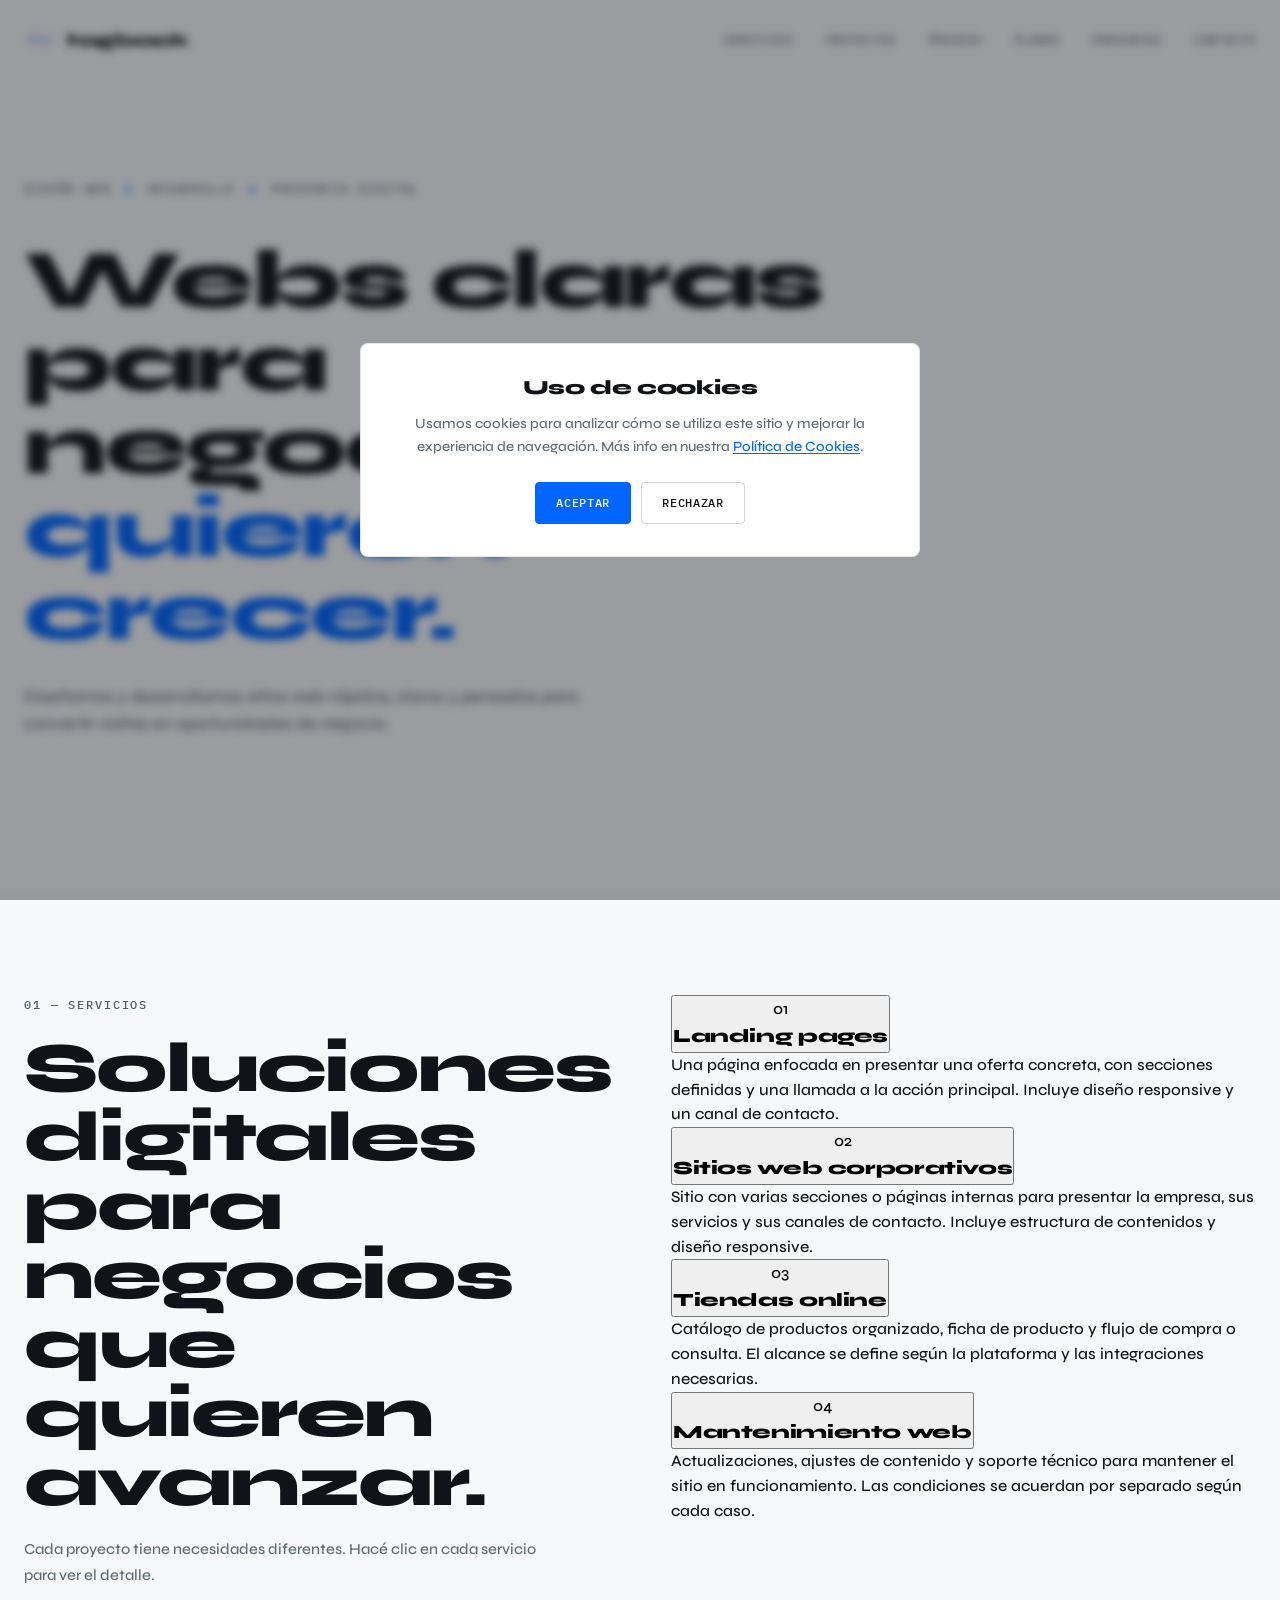
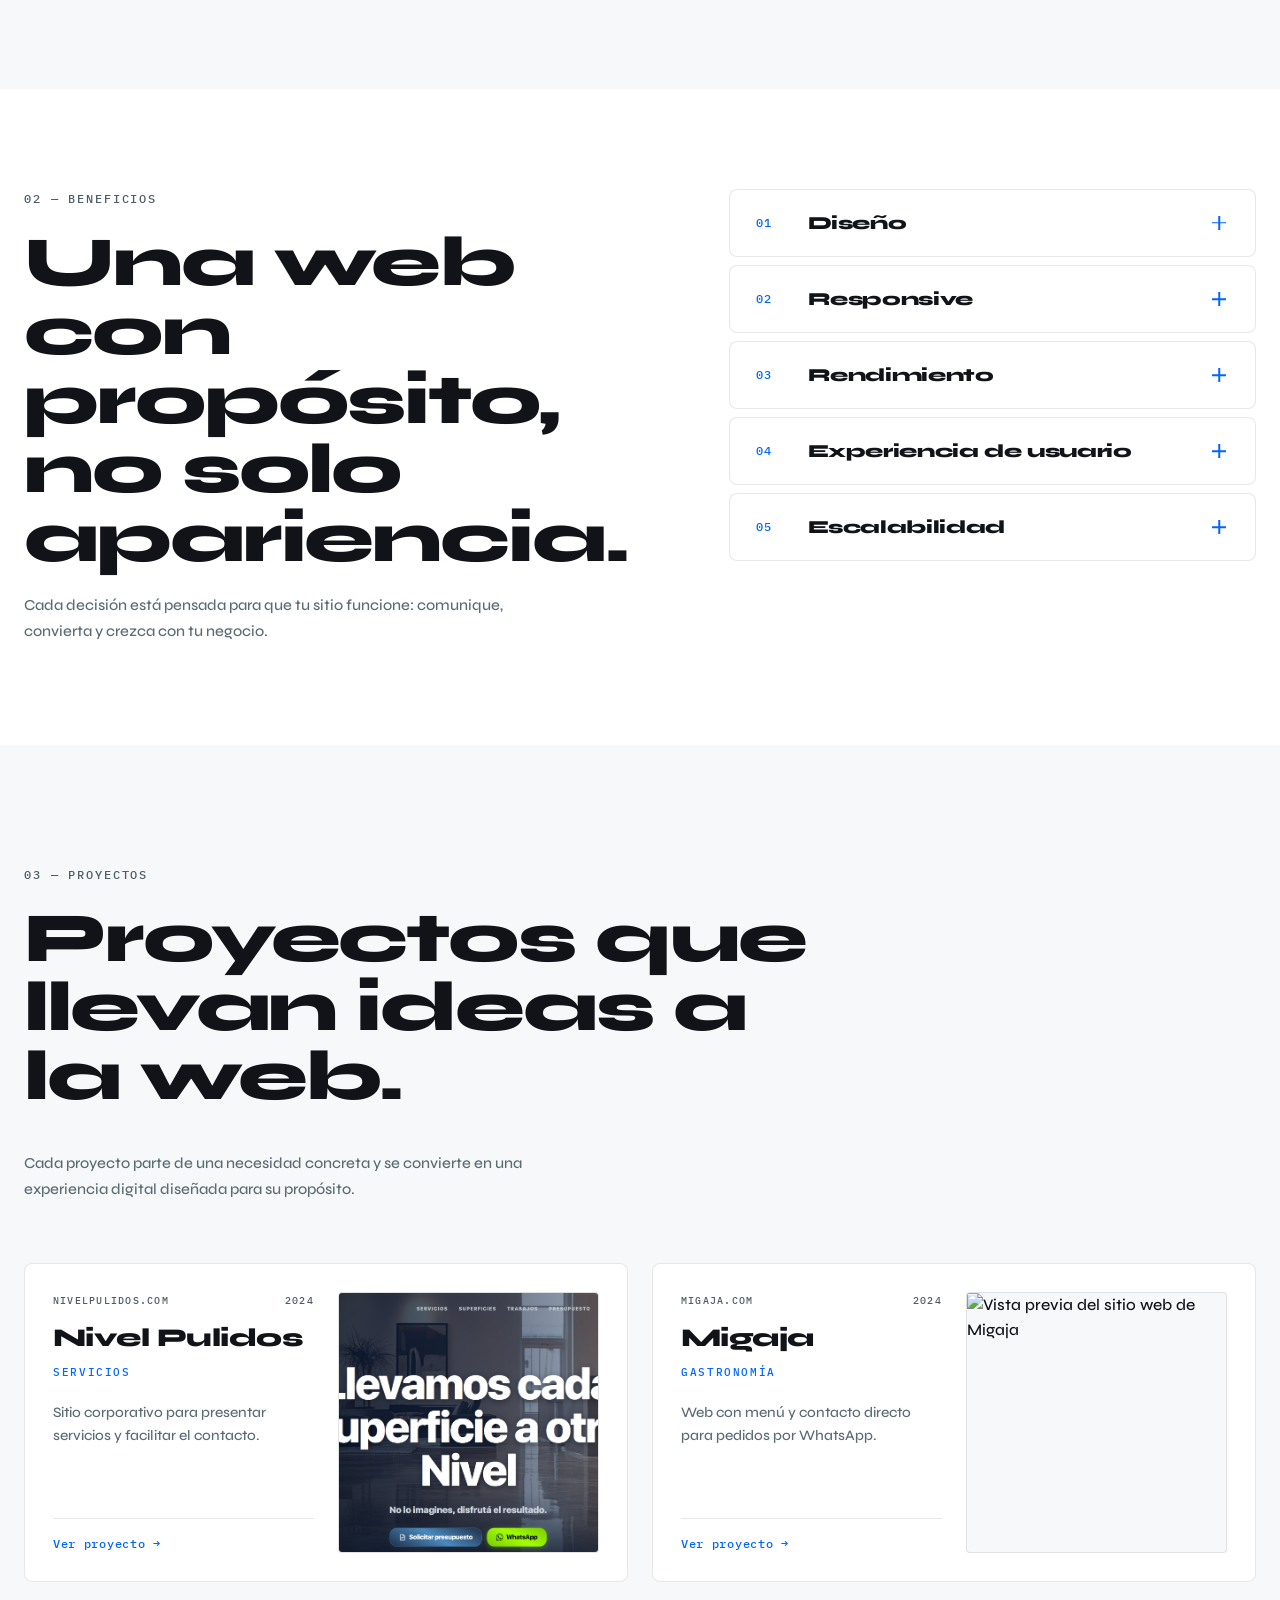
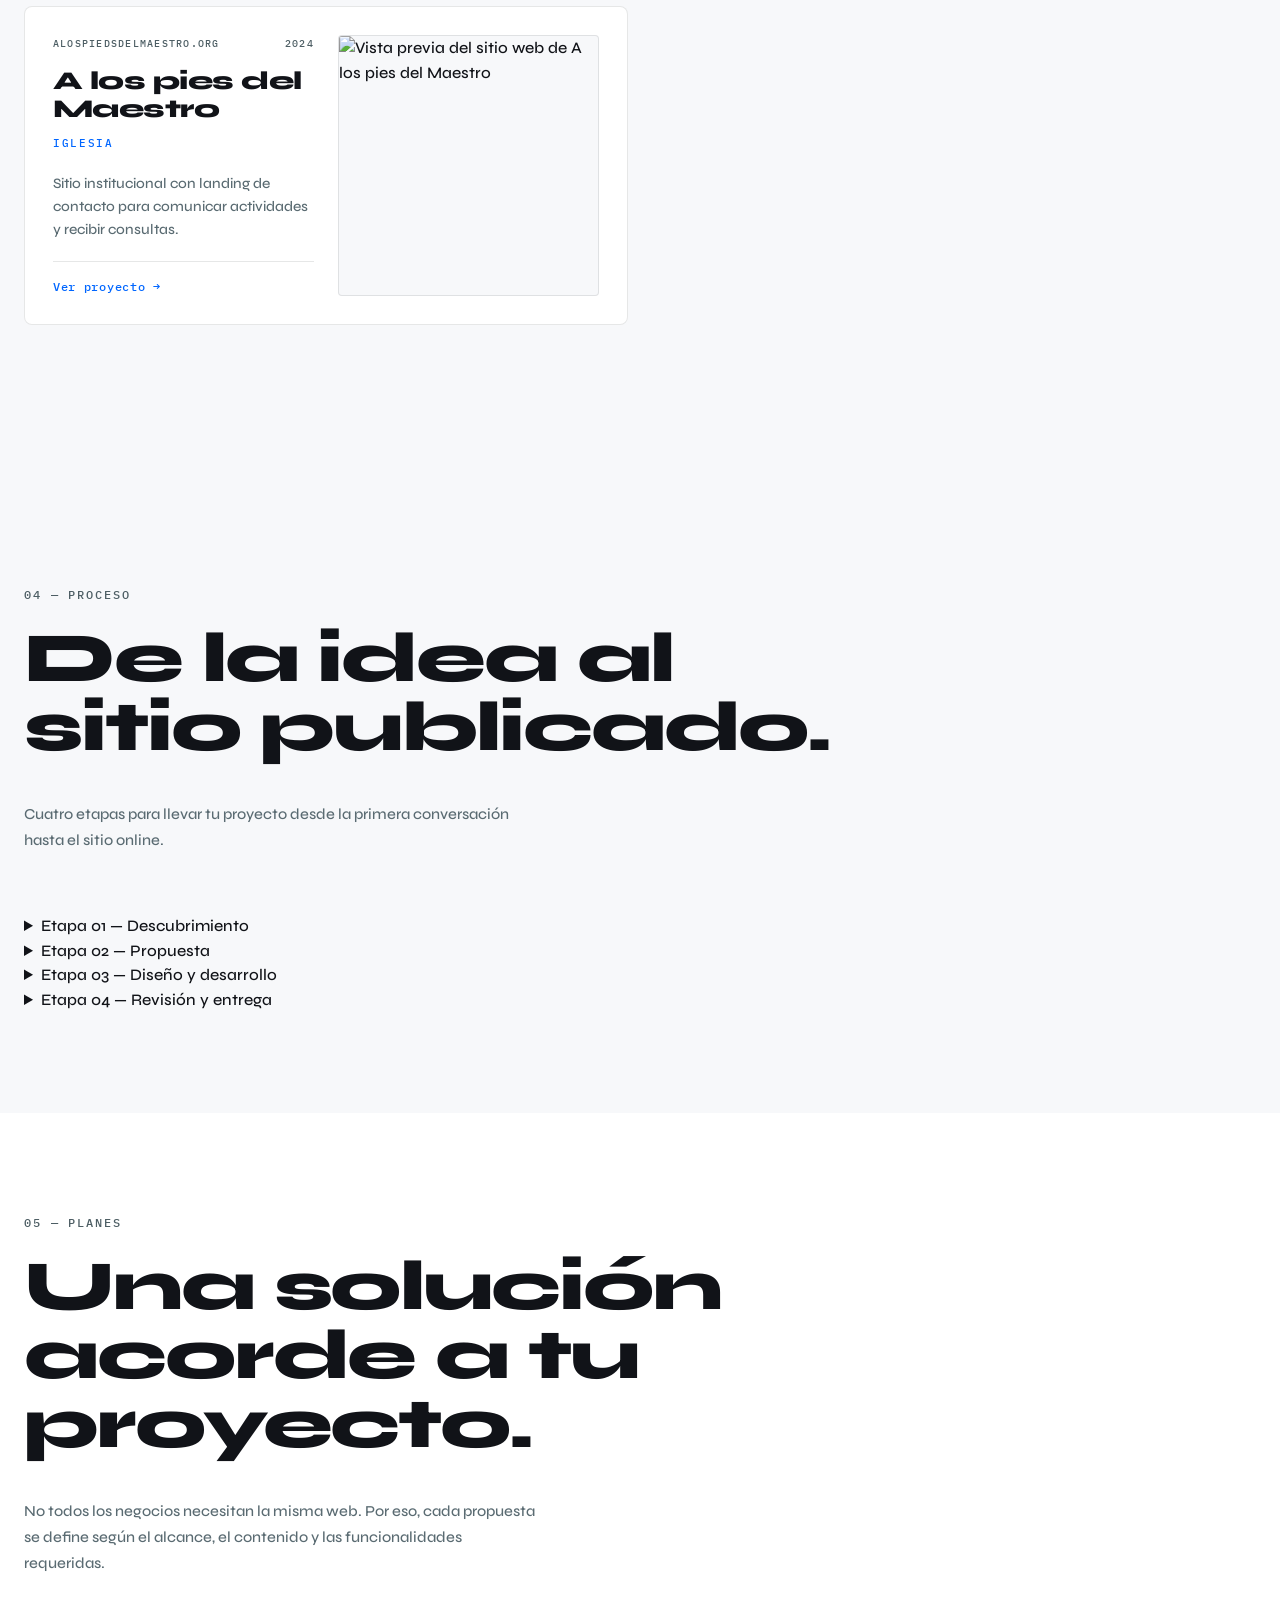
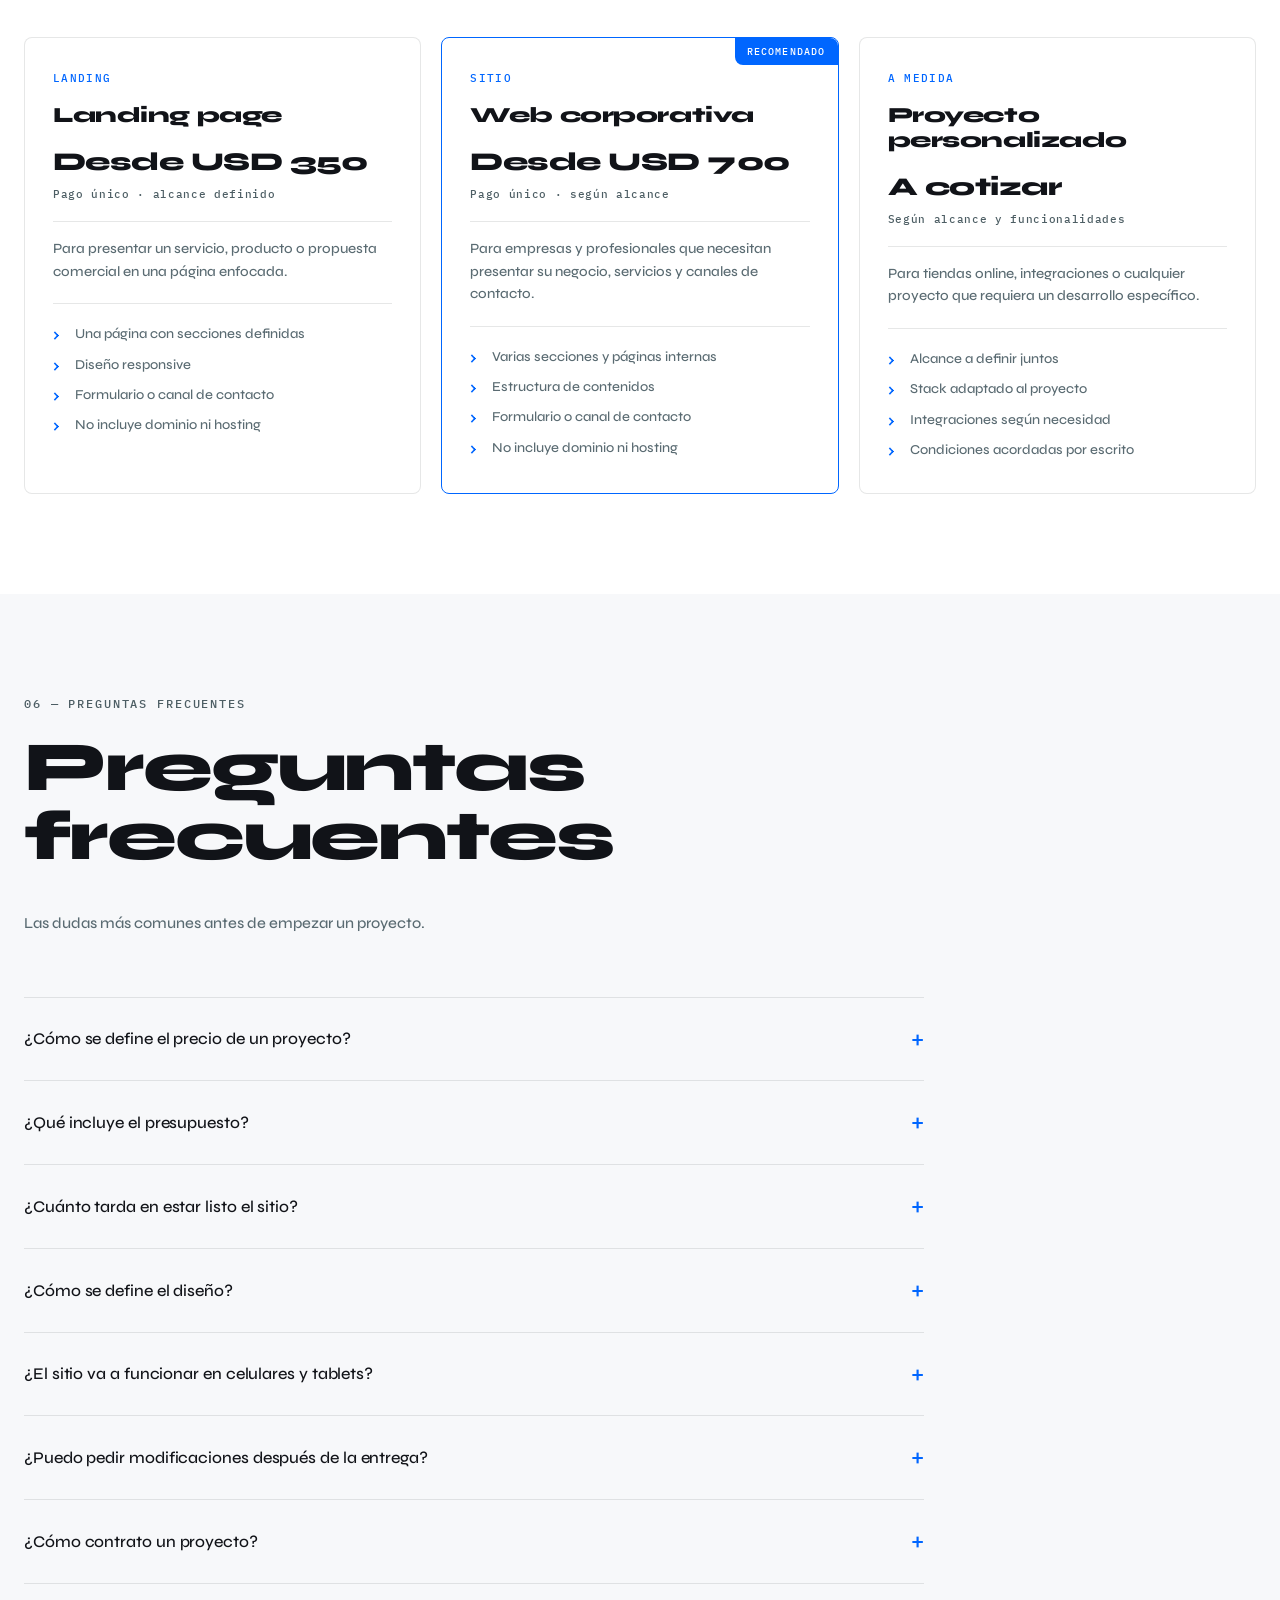
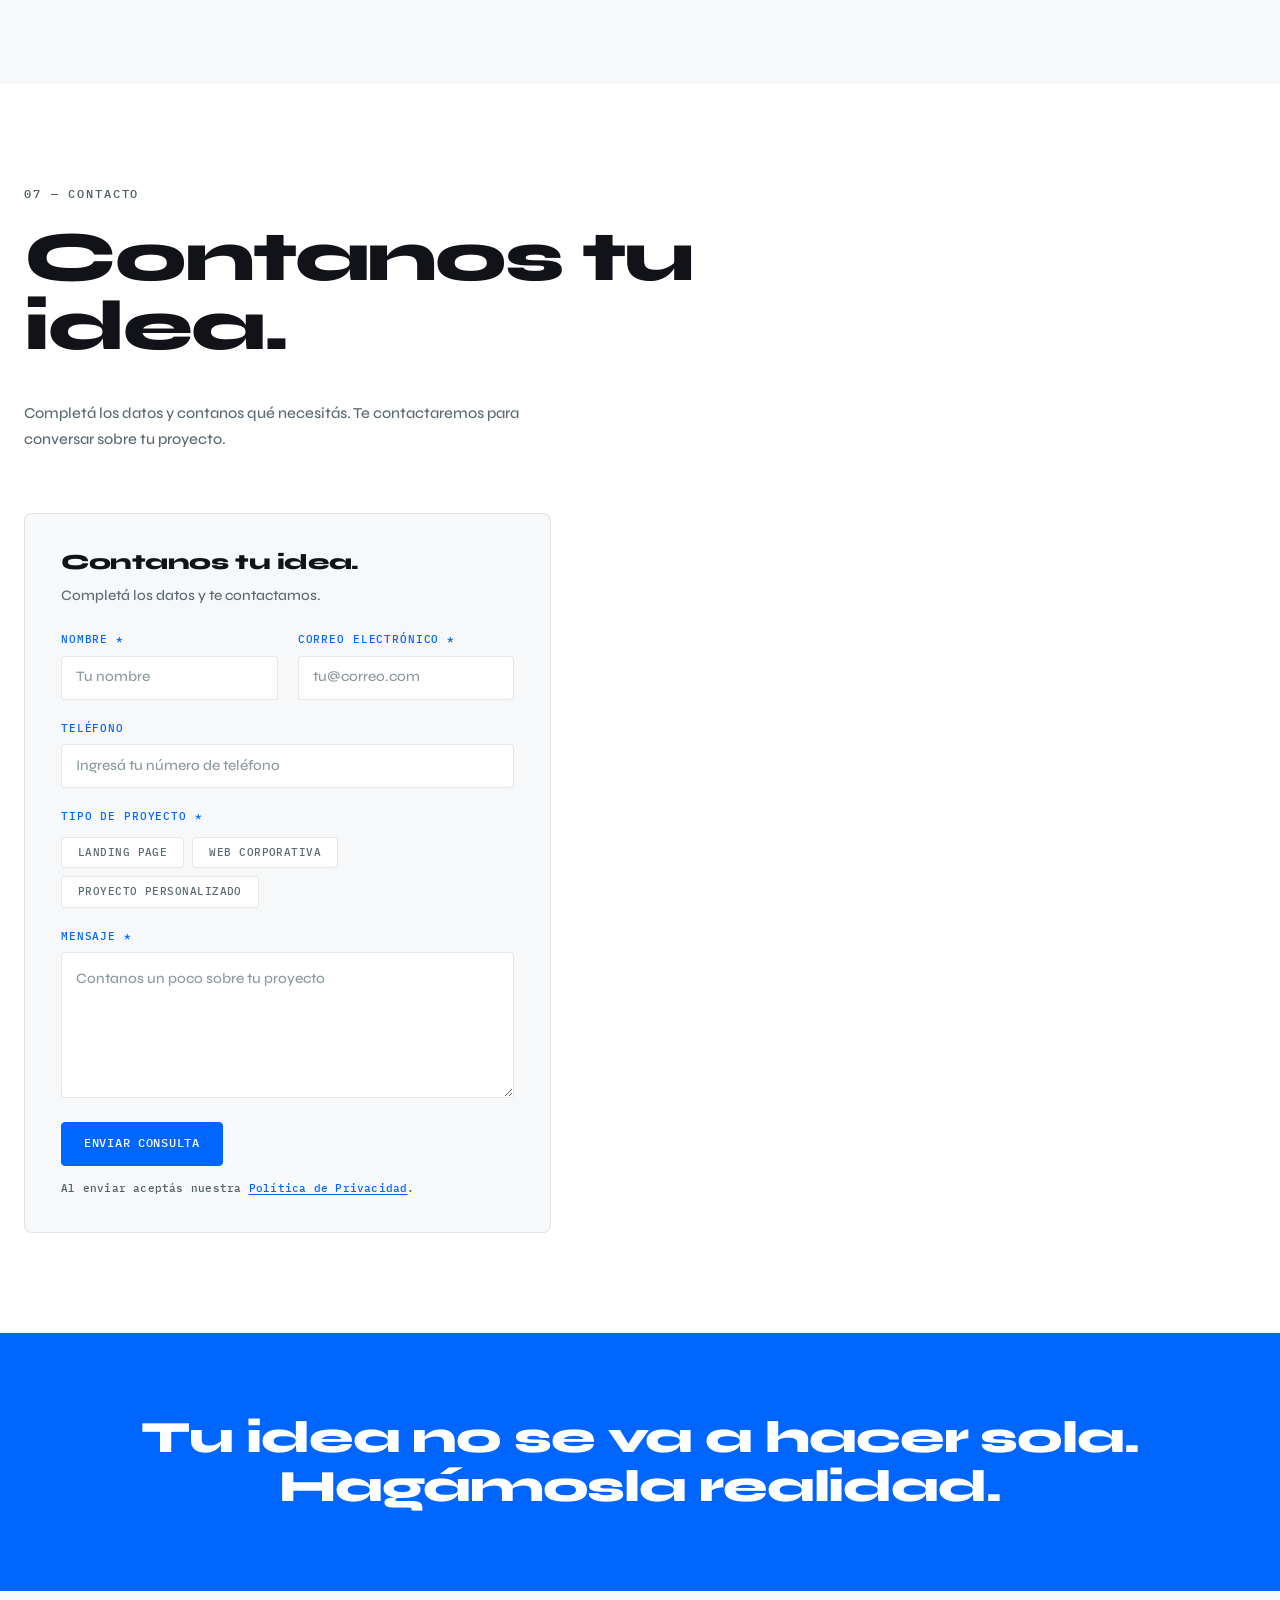
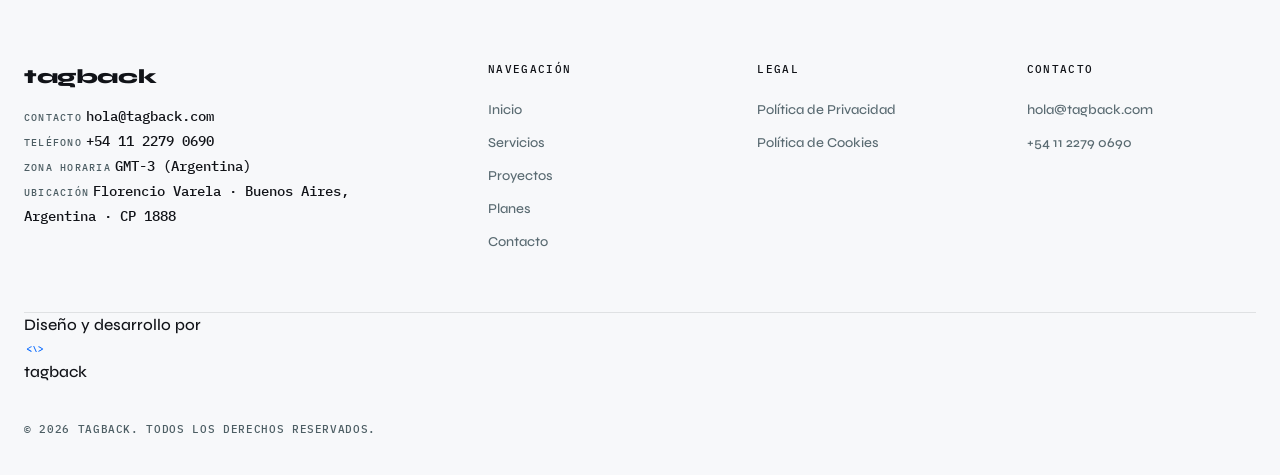
==== commit 56e9cba9: "Refactor index.html for layout and content updates Updated logo dimensions, replaced accordion with " ====
--- a/index.html
+++ b/index.html
@@ -83,8 +83,8 @@
                 src="./assets/logo/guri_isotipo.svg"
                 alt=""
                 class="logo-icon"
-                width="32"
-                height="32"
+                width="42"
+                height="42"
             >
 
             <span class="logo-text">
@@ -98,6 +98,7 @@
 
             <a href="#servicios">Servicios</a>
             <a href="#trabajos">Proyectos</a>
+            <a href="#proceso">Proceso</a>
             <a href="#planes">Planes</a>
             <a href="#faq">Preguntas</a>
             <a href="#contacto">Contacto</a>
@@ -151,18 +152,6 @@
             y pensados para convertir visitas en oportunidades de negocio.
         </p>
 
-        <div class="hero-actions">
-
-            <a href="#contacto" class="button button-primary">
-                Solicitar presupuesto
-            </a>
-
-            <a href="#trabajos" class="button button-secondary">
-                Ver proyectos
-            </a>
-
-        </div>
-
     </div>
 
 </section>
@@ -187,83 +176,75 @@
         </div>
 
 
-        <div class="accordion-stack">
-
-            <div class="accordion-item">
+        <div class="services-cards">
+
+            <article class="service-card">
                 <button
                     type="button"
-                    class="accordion-header"
+                    class="service-card-header"
                     aria-expanded="false"
                 >
-                    <span class="accordion-num">01</span>
-                    <h3 class="accordion-title">Landing pages</h3>
-                    <span class="accordion-icon" aria-hidden="true"></span>
+                    <span class="service-card-num">01</span>
+                    <h3 class="service-card-title">Landing pages</h3>
+                    <span class="service-card-icon" aria-hidden="true"></span>
                 </button>
-                <div class="accordion-panel">
-                    <div class="accordion-panel-inner">
-                        <div class="accordion-panel-content">
-                            <p>Una página enfocada en presentar una oferta concreta, con secciones definidas y una llamada a la acción principal. Incluye diseño responsive y un canal de contacto.</p>
-                        </div>
-                    </div>
-                </div>
-            </div>
-
-            <div class="accordion-item">
+                <div class="service-card-panel">
+                    <div class="service-card-panel-inner">
+                        <p>Una página enfocada en presentar una oferta concreta, con secciones definidas y una llamada a la acción principal. Incluye diseño responsive y un canal de contacto.</p>
+                    </div>
+                </div>
+            </article>
+
+            <article class="service-card">
                 <button
                     type="button"
-                    class="accordion-header"
+                    class="service-card-header"
                     aria-expanded="false"
                 >
-                    <span class="accordion-num">02</span>
-                    <h3 class="accordion-title">Sitios web corporativos</h3>
-                    <span class="accordion-icon" aria-hidden="true"></span>
+                    <span class="service-card-num">02</span>
+                    <h3 class="service-card-title">Sitios web corporativos</h3>
+                    <span class="service-card-icon" aria-hidden="true"></span>
                 </button>
-                <div class="accordion-panel">
-                    <div class="accordion-panel-inner">
-                        <div class="accordion-panel-content">
-                            <p>Sitio con varias secciones o páginas internas para presentar la empresa, sus servicios y sus canales de contacto. Incluye estructura de contenidos y diseño responsive.</p>
-                        </div>
-                    </div>
-                </div>
-            </div>
-
-            <div class="accordion-item">
+                <div class="service-card-panel">
+                    <div class="service-card-panel-inner">
+                        <p>Sitio con varias secciones o páginas internas para presentar la empresa, sus servicios y sus canales de contacto. Incluye estructura de contenidos y diseño responsive.</p>
+                    </div>
+                </div>
+            </article>
+
+            <article class="service-card">
                 <button
                     type="button"
-                    class="accordion-header"
+                    class="service-card-header"
                     aria-expanded="false"
                 >
-                    <span class="accordion-num">03</span>
-                    <h3 class="accordion-title">Tiendas online</h3>
-                    <span class="accordion-icon" aria-hidden="true"></span>
+                    <span class="service-card-num">03</span>
+                    <h3 class="service-card-title">Tiendas online</h3>
+                    <span class="service-card-icon" aria-hidden="true"></span>
                 </button>
-                <div class="accordion-panel">
-                    <div class="accordion-panel-inner">
-                        <div class="accordion-panel-content">
-                            <p>Catálogo de productos organizado, ficha de producto y flujo de compra o consulta. El alcance se define según la plataforma y las integraciones necesarias.</p>
-                        </div>
-                    </div>
-                </div>
-            </div>
-
-            <div class="accordion-item">
+                <div class="service-card-panel">
+                    <div class="service-card-panel-inner">
+                        <p>Catálogo de productos organizado, ficha de producto y flujo de compra o consulta. El alcance se define según la plataforma y las integraciones necesarias.</p>
+                    </div>
+                </div>
+            </article>
+
+            <article class="service-card">
                 <button
                     type="button"
-                    class="accordion-header"
+                    class="service-card-header"
                     aria-expanded="false"
                 >
-                    <span class="accordion-num">04</span>
-                    <h3 class="accordion-title">Mantenimiento web</h3>
-                    <span class="accordion-icon" aria-hidden="true"></span>
+                    <span class="service-card-num">04</span>
+                    <h3 class="service-card-title">Mantenimiento web</h3>
+                    <span class="service-card-icon" aria-hidden="true"></span>
                 </button>
-                <div class="accordion-panel">
-                    <div class="accordion-panel-inner">
-                        <div class="accordion-panel-content">
-                            <p>Actualizaciones, ajustes de contenido y soporte técnico para mantener el sitio en funcionamiento. Las condiciones se acuerdan por separado según cada caso.</p>
-                        </div>
-                    </div>
-                </div>
-            </div>
+                <div class="service-card-panel">
+                    <div class="service-card-panel-inner">
+                        <p>Actualizaciones, ajustes de contenido y soporte técnico para mantener el sitio en funcionamiento. Las condiciones se acuerdan por separado según cada caso.</p>
+                    </div>
+                </div>
+            </article>
 
         </div>
 
@@ -277,7 +258,7 @@
      BENEFICIOS
      ===================================================== -->
 
-<section class="why section">
+<section class="why section" id="beneficios">
 
     <div class="container why-inner">
 
@@ -523,24 +504,24 @@
         </div>
 
 
-        <div class="faq-list">
-
-            <details class="faq-item">
+        <div class="process-list">
+
+            <details class="process-item">
                 <summary>Etapa 01 — Descubrimiento</summary>
                 <p>Conocemos tu negocio, tus objetivos y las necesidades de tu proyecto.</p>
             </details>
 
-            <details class="faq-item">
+            <details class="process-item">
                 <summary>Etapa 02 — Propuesta</summary>
                 <p>Definimos el alcance, las funcionalidades, los plazos y el presupuesto.</p>
             </details>
 
-            <details class="faq-item">
+            <details class="process-item">
                 <summary>Etapa 03 — Diseño y desarrollo</summary>
                 <p>Construimos el sitio siguiendo la propuesta aprobada y los requisitos acordados.</p>
             </details>
 
-            <details class="faq-item">
+            <details class="process-item">
                 <summary>Etapa 04 — Revisión y entrega</summary>
                 <p>Revisamos el resultado, realizamos los ajustes incluidos y coordinamos la publicación.</p>
             </details>
@@ -647,12 +628,6 @@
 
         </div>
 
-        <p class="plans-note">
-            Los plazos, la cantidad de revisiones incluidas, las condiciones de pago
-            y el mantenimiento posterior se definen en cada propuesta.
-            El dominio y el hosting no están incluidos salvo indicación contraria.
-        </p>
-
     </div>
 
 </section>
@@ -744,38 +719,6 @@
 
 
         <div class="contact-grid">
-
-            <div class="contact-info">
-                <h3>Tu próxima web empieza con un mensaje.</h3>
-                <p>
-                    Contanos qué querés construir y te respondemos
-                    con los próximos pasos.
-                </p>
-
-                <div class="contact-meta">
-                    <div>
-                        <span class="contact-meta-label">CONTACTO</span>
-                        <a href="mailto:hola@tagback.com" class="contact-meta-value">
-                            hola@tagback.com
-                        </a>
-                    </div>
-                    <div>
-                        <span class="contact-meta-label">TELÉFONO</span>
-                        <a href="tel:+541122790690" class="contact-meta-value">
-                            +54 11 2279 0690
-                        </a>
-                    </div>
-                    <div>
-                        <span class="contact-meta-label">ZONA HORARIA</span>
-                        <span class="contact-meta-value">GMT-3 (Argentina)</span>
-                    </div>
-                    <div>
-                        <span class="contact-meta-label">UBICACIÓN</span>
-                        <span class="contact-meta-value">Florencio Varela · Buenos Aires, Argentina · CP 1888</span>
-                    </div>
-                </div>
-            </div>
-
 
             <form
                 class="quote-form"
@@ -902,10 +845,31 @@
 
     <div class="container footer-inner">
 
-        <div class="footer-brand">
+        <div class="footer-contact">
             <span class="footer-brand-name">tagback</span>
-            <p>Diseño y desarrollo web para marcas, profesionales y empresas.</p>
-            <p class="footer-location">Florencio Varela · Buenos Aires, Argentina · CP 1888</p>
+
+            <div class="footer-contact-meta">
+                <div>
+                    <span class="contact-meta-label">CONTACTO</span>
+                    <a href="mailto:hola@tagback.com" class="contact-meta-value">
+                        hola@tagback.com
+                    </a>
+                </div>
+                <div>
+                    <span class="contact-meta-label">TELÉFONO</span>
+                    <a href="tel:+541122790690" class="contact-meta-value">
+                        +54 11 2279 0690
+                    </a>
+                </div>
+                <div>
+                    <span class="contact-meta-label">ZONA HORARIA</span>
+                    <span class="contact-meta-value">GMT-3 (Argentina)</span>
+                </div>
+                <div>
+                    <span class="contact-meta-label">UBICACIÓN</span>
+                    <span class="contact-meta-value">Florencio Varela · Buenos Aires, Argentina · CP 1888</span>
+                </div>
+            </div>
         </div>
 
         <div class="footer-links">
@@ -929,6 +893,21 @@
             </div>
         </div>
 
+    </div>
+
+
+    <div class="container footer-credit-line">
+        <span class="footer-credit-text">Diseño y desarrollo por</span>
+        <span class="footer-credit-brand">
+            <img
+                src="./assets/logo/guri_isotipo.svg"
+                alt=""
+                class="footer-credit-icon"
+                width="22"
+                height="22"
+            >
+            <span class="footer-credit-wordmark">tagback</span>
+        </span>
     </div>
 
 
--- a/css/styles.css
+++ b/css/styles.css
@@ -1,5 +1,6 @@
 /* =========================================================
-   TAGBACK — STYLES v22 (mundo mitad izquierda)
+   TAGBACK — STYLES v23
+   Tipografías: Syne (principal) + IBM Plex Mono Medium (técnica)
    ========================================================= */
 
 
@@ -8,9 +9,9 @@
    ========================================================= */
 
 @font-face {
-    font-family: "SFUIDisplay";
-    src: url("../assets/fonts/SFUIDisplay-Heavy.ttf") format("truetype");
-    font-weight: 900;
+    font-family: "Syne";
+    src: url("../assets/fonts/Syne-VariableFont_wght.ttf") format("truetype");
+    font-weight: 400 800;
     font-style: normal;
     font-display: swap;
 }
@@ -33,24 +34,24 @@
     --blue-bright: #3385FF;
     --blue-dark: #0052CC;
 
-    --bg: #f4f2ed;
-    --bg-soft: #ebe8e0;
-    --bg-white: #ffffff;
-
-    --ink: #0b0d0e;
-    --ink-soft: #2a2e30;
-    --gray: #5a6b72;
-    --gray-light: #8b9a9f;
-    --gray-dark: #4d5e64;
-
-    --line: rgba(11, 13, 14, 0.10);
-    --line-strong: rgba(11, 13, 14, 0.18);
+    --bg: #F7F8FA;
+    --bg-soft: #F7F8FA;
+    --bg-white: #FFFFFF;
+
+    --ink: #111318;
+    --ink-soft: #111318;
+    --gray: #5A6B72;
+    --gray-light: #8B9A9F;
+    --gray-dark: #4D5E64;
+
+    --line: rgba(17, 19, 24, 0.10);
+    --line-strong: rgba(17, 19, 24, 0.18);
 
     --success: #10893e;
     --error: #c81e1e;
 
-    --title: "SFUIDisplay", -apple-system, BlinkMacSystemFont, "Segoe UI", sans-serif;
-    --body: "IBMPlexMonoMedium", "IBM Plex Mono", "SF Mono", monospace;
+    --title: "Syne", -apple-system, BlinkMacSystemFont, "Segoe UI", sans-serif;
+    --body: "Syne", -apple-system, BlinkMacSystemFont, "Segoe UI", sans-serif;
     --mono: "IBMPlexMonoMedium", "IBM Plex Mono", "SF Mono", monospace;
 
     --container: 1240px;
@@ -60,7 +61,6 @@
 
     --ease-out: cubic-bezier(0.22, 0.61, 0.36, 1);
     --ease-soft: cubic-bezier(0.4, 0, 0.2, 1);
-    --ease-spring: cubic-bezier(0.34, 1.4, 0.64, 1);
 }
 
 
@@ -75,8 +75,6 @@
 }
 
 html { scroll-behavior: smooth; }
-
-html.no-js .tb-intro { display: none; }
 
 body {
     background: var(--bg);
@@ -115,9 +113,12 @@
 .legal-content h2,
 .legal-content h3 {
     font-family: var(--title);
-    font-weight: 900;
+    font-weight: 800;
     letter-spacing: -0.02em;
 }
+
+.hero h1 { font-weight: 800; }
+.footer-brand-name { font-family: var(--title); font-weight: 800; }
 
 
 /* =========================================================
@@ -207,7 +208,7 @@
 }
 
 .site-header.scrolled {
-    background: rgba(244, 242, 237, 0.94);
+    background: rgba(247, 248, 250, 0.94);
     border-color: var(--line);
     -webkit-backdrop-filter: blur(12px);
     backdrop-filter: blur(12px);
@@ -244,10 +245,10 @@
 
 .logo-wordmark {
     color: var(--ink);
-    font-family: var(--mono);
-    font-size: 1rem;
-    font-weight: 500;
-    letter-spacing: 0.14em;
+    font-family: var(--title);
+    font-weight: 800;
+    font-size: 1.15rem;
+    letter-spacing: -0.02em;
 }
 
 
@@ -334,72 +335,21 @@
 
 
 /* =========================================================
-   HERO — mundo grande a la IZQUIERDA
+   HERO
    ========================================================= */
 
 .hero {
     position: relative;
-    padding-top: 160px;
-    padding-bottom: 100px;
+    padding-top: 180px;
+    padding-bottom: 120px;
     background: var(--bg);
     border-bottom: 1px solid var(--line);
     overflow: hidden;
-    min-height: 720px;
-}
-
-.hero-world {
-    position: absolute;
-    top: 50%;
-    left: 0;                    /* antes: right: 0 → ahora izquierda */
-    width: 47%;                 /* reducido un 15% (antes 55%) */
-    height: 170%;               /* reducido un 15% (antes 200%) */
-    transform: translateY(-50%);
-    background-image: url("../assets/seleccion/mundo.svg");
-    background-repeat: no-repeat;
-    background-position: center center;
-    background-size: cover;
-    pointer-events: none;
-    opacity: 1;
-    z-index: 0;
-    animation: mundo-float 18s ease-in-out infinite;
-    will-change: transform;
-}
-
-@keyframes mundo-float {
-    0%, 100% {
-        transform: translateY(-50%) rotate(0deg);
-    }
-    50% {
-        transform: translateY(-52%) rotate(-2deg);
-    }
-}
-
-.hero::after {
-    content: "";
-    position: absolute;
-    top: -20%;
-    left: -10%;                 /* el halo también se mueve a la izquierda */
-    width: 60%;
-    height: 90%;
-    background: radial-gradient(
-        circle at 40% 40%,      /* antes 60% → ahora 40% */
-        rgba(0, 102, 255, 0.10),
-        rgba(0, 102, 255, 0.04) 40%,
-        transparent 70%
-    );
-    z-index: 1;
-    pointer-events: none;
-    animation: hero-ambient 24s ease-in-out infinite;
-}
-
-@keyframes hero-ambient {
-    0%, 100% { transform: translate3d(0, 0, 0) scale(1); }
-    50% { transform: translate3d(2%, 2%, 0) scale(1.05); }   /* se mueve hacia el centro */
 }
 
 .hero .container {
     position: relative;
-    z-index: 2;                 /* el contenido queda SIEMPRE por encima del mundo */
+    z-index: 2;
 }
 
 .hero-eyebrow {
@@ -458,21 +408,10 @@
     color: var(--gray);
     font-size: 1.05rem;
     line-height: 1.65;
-    margin-bottom: 16px;
+    margin-bottom: 36px;
     opacity: 0;
     transform: translate3d(0, 16px, 0);
     animation: hero-fade-up 550ms var(--ease-out) 520ms forwards;
-}
-
-.hero-support {
-    max-width: 620px;
-    color: var(--gray);
-    font-size: 0.95rem;
-    line-height: 1.7;
-    margin-bottom: 36px;
-    opacity: 0;
-    transform: translate3d(0, 16px, 0);
-    animation: hero-fade-up 550ms var(--ease-out) 620ms forwards;
 }
 
 .hero-actions {
@@ -484,43 +423,6 @@
     opacity: 0;
     transform: translate3d(0, 16px, 0);
     animation: hero-fade-up 450ms var(--ease-out) 740ms forwards;
-}
-
-.hero-stats {
-    display: grid;
-    grid-template-columns: repeat(4, 1fr);
-    gap: 0;
-    border-top: 1px solid var(--line);
-    padding-top: 32px;
-    opacity: 0;
-    transform: translate3d(0, 16px, 0);
-    animation: hero-fade-up 500ms var(--ease-out) 860ms forwards;
-}
-
-.hero-stat {
-    display: flex;
-    flex-direction: column;
-    gap: 6px;
-    padding-right: 20px;
-    border-right: 1px solid var(--line);
-}
-
-.hero-stat:last-child { border-right: none; }
-
-.hero-stat-num {
-    font-family: var(--mono);
-    font-size: 1.8rem;
-    font-weight: 500;
-    color: var(--ink);
-    letter-spacing: -0.02em;
-}
-
-.hero-stat-label {
-    font-family: var(--mono);
-    font-size: 0.7rem;
-    letter-spacing: 0.1em;
-    text-transform: uppercase;
-    color: var(--gray);
 }
 
 @keyframes hero-fade-up {
@@ -551,13 +453,8 @@
     transition:
         background 250ms var(--ease-soft),
         color 250ms var(--ease-soft),
-        border-color 250ms var(--ease-soft),
-        transform 180ms var(--ease-out);
-    will-change: transform;
-}
-
-.button:hover { transform: translateY(-2px); }
-.button:active { transform: translateY(0); }
+        border-color 250ms var(--ease-soft);
+}
 
 .button-primary {
     border-color: var(--blue);
@@ -586,12 +483,11 @@
     opacity: 0.55;
     cursor: not-allowed;
     pointer-events: none;
-    transform: none;
-}
-
-
-/* =========================================================
-   ACCORDION GENÉRICO
+}
+
+
+/* =========================================================
+   ACCORDION
    ========================================================= */
 
 .accordion-stack {
@@ -601,19 +497,14 @@
     max-width: 720px;
 }
 
-.accordion-stack--right {
-    margin-left: auto;
-}
+.accordion-stack--right { margin-left: auto; }
 
 .accordion-item {
     background: var(--bg-white);
     border: 1px solid var(--line);
     border-radius: var(--radius);
     overflow: hidden;
-    transition:
-        border-color 300ms var(--ease-soft),
-        box-shadow 300ms var(--ease-soft),
-        transform 300ms var(--ease-out);
+    transition: border-color 300ms var(--ease-soft);
     opacity: 0;
     transform: translate3d(-20px, 0, 0);
 }
@@ -627,15 +518,8 @@
     transform: translate3d(0, 0, 0);
 }
 
-.accordion-item:hover {
-    border-color: var(--blue);
-    box-shadow: 0 8px 24px rgba(0, 102, 255, 0.08);
-}
-
-.accordion-item.is-open {
-    border-color: var(--blue);
-    box-shadow: 0 12px 32px rgba(0, 102, 255, 0.10);
-}
+.accordion-item:hover { border-color: var(--blue); }
+.accordion-item.is-open { border-color: var(--blue); }
 
 .accordion-header {
     display: flex;
@@ -651,9 +535,7 @@
     position: relative;
 }
 
-.accordion-header:hover {
-    background: rgba(0, 102, 255, 0.02);
-}
+.accordion-header:hover { background: rgba(0, 102, 255, 0.02); }
 
 .accordion-num {
     font-family: var(--mono);
@@ -678,7 +560,7 @@
     flex-shrink: 0;
     color: var(--blue);
     position: relative;
-    transition: transform 350ms var(--ease-spring);
+    transition: transform 300ms var(--ease-soft);
 }
 
 .accordion-icon::before,
@@ -688,7 +570,7 @@
     top: 50%;
     left: 50%;
     background: currentColor;
-    transition: transform 350ms var(--ease-spring), opacity 250ms var(--ease-soft);
+    transition: transform 300ms var(--ease-soft), opacity 250ms var(--ease-soft);
 }
 
 .accordion-icon::before {
@@ -703,9 +585,7 @@
     transform: translate(-50%, -50%);
 }
 
-.accordion-item.is-open .accordion-icon {
-    transform: rotate(180deg);
-}
+.accordion-item.is-open .accordion-icon { transform: rotate(180deg); }
 
 .accordion-item.is-open .accordion-icon::after {
     opacity: 0;
@@ -715,16 +595,12 @@
 .accordion-panel {
     display: grid;
     grid-template-rows: 0fr;
-    transition: grid-template-rows 500ms var(--ease-spring);
-}
-
-.accordion-item.is-open .accordion-panel {
-    grid-template-rows: 1fr;
-}
-
-.accordion-panel-inner {
-    overflow: hidden;
-}
+    transition: grid-template-rows 400ms var(--ease-soft);
+}
+
+.accordion-item.is-open .accordion-panel { grid-template-rows: 1fr; }
+
+.accordion-panel-inner { overflow: hidden; }
 
 .accordion-panel-content {
     padding: 0 26px 24px 78px;
@@ -732,16 +608,10 @@
     font-size: 0.9rem;
     line-height: 1.7;
     opacity: 0;
-    transform: translate3d(0, -8px, 0);
-    transition:
-        opacity 350ms var(--ease-soft) 100ms,
-        transform 400ms var(--ease-spring) 100ms;
-}
-
-.accordion-item.is-open .accordion-panel-content {
-    opacity: 1;
-    transform: translate3d(0, 0, 0);
-}
+    transition: opacity 300ms var(--ease-soft) 100ms;
+}
+
+.accordion-item.is-open .accordion-panel-content { opacity: 1; }
 
 .accordion-panel-content p { margin: 0; }
 
@@ -750,7 +620,7 @@
    SERVICES
    ========================================================= */
 
-.services { background: var(--bg-soft); }
+.services { background: var(--bg); }
 
 .services-inner {
     display: grid;
@@ -765,7 +635,6 @@
 }
 
 .services-intro .section-title { margin-bottom: 20px; }
-
 .services-intro .section-desc { color: var(--gray); }
 
 
@@ -773,7 +642,7 @@
    WHY / BENEFICIOS
    ========================================================= */
 
-.why { background: var(--bg); }
+.why { background: var(--bg-white); }
 
 .why-inner {
     display: grid;
@@ -789,7 +658,6 @@
 }
 
 .why-intro .section-title { margin-bottom: 20px; }
-
 .why-intro .section-desc { color: var(--gray); }
 
 .why .accordion-stack--right {
@@ -804,40 +672,10 @@
 
 .work {
     position: relative;
-    background: var(--bg-soft);
+    background: var(--bg);
     padding-top: 120px;
     padding-bottom: 160px;
     overflow: hidden;
-    isolation: isolate;
-}
-
-.work::before {
-    content: "";
-    position: absolute;
-    inset: 0;
-    background-image: url("../assets/seleccion/mapa.png");
-    background-repeat: no-repeat;
-    background-position: center center;
-    background-size: cover;
-    opacity: 0.18;
-    z-index: -1;
-    pointer-events: none;
-    mix-blend-mode: multiply;
-}
-
-.work::after {
-    content: "";
-    position: absolute;
-    inset: 0;
-    background: linear-gradient(
-        to bottom,
-        var(--bg-soft) 0%,
-        transparent 15%,
-        transparent 85%,
-        var(--bg-soft) 100%
-    );
-    z-index: -1;
-    pointer-events: none;
 }
 
 .work .container {
@@ -852,18 +690,16 @@
 }
 
 .work-card {
-    background: var(--blue);
-    color: var(--bg-white);
+    background: var(--bg-white);
+    color: var(--ink);
+    border: 1px solid var(--line);
     border-radius: var(--radius);
     padding: 28px;
     display: grid;
     grid-template-columns: 1fr 1fr;
     gap: 24px;
-    align-items: center;
-    transition:
-        transform 400ms var(--ease-out),
-        box-shadow 400ms var(--ease-soft),
-        opacity 600ms var(--ease-out);
+    align-items: stretch;
+    transition: border-color 300ms var(--ease-soft);
     opacity: 0;
     transform: translate3d(0, 20px, 0);
     position: relative;
@@ -875,10 +711,7 @@
     transform: translate3d(0, 0, 0);
 }
 
-.work-card:hover {
-    transform: translate3d(0, -4px, 0);
-    box-shadow: 0 20px 50px rgba(0, 102, 255, 0.30);
-}
+.work-card:hover { border-color: var(--blue); }
 
 .work-card-info {
     display: flex;
@@ -895,14 +728,14 @@
     font-size: 0.65rem;
     letter-spacing: 0.12em;
     text-transform: uppercase;
-    color: rgba(255, 255, 255, 0.75);
+    color: var(--gray-dark);
     margin-bottom: 4px;
 }
 
 .work-card-name {
     font-size: 1.6rem;
     line-height: 1.1;
-    color: var(--bg-white);
+    color: var(--ink);
     margin: 0;
 }
 
@@ -912,13 +745,13 @@
     font-size: 0.68rem;
     letter-spacing: 0.15em;
     text-transform: uppercase;
-    color: rgba(255, 255, 255, 0.85);
+    color: var(--blue);
     font-weight: 500;
 }
 
 .work-card-claim {
     font-size: 0.9rem;
-    color: rgba(255, 255, 255, 0.85);
+    color: var(--gray);
     line-height: 1.6;
     margin: 8px 0 0;
 }
@@ -928,25 +761,25 @@
     font-size: 0.72rem;
     font-weight: 500;
     letter-spacing: 0.06em;
-    color: var(--bg-white);
+    color: var(--blue);
     padding-top: 16px;
-    border-top: 1px solid rgba(255, 255, 255, 0.25);
-    margin-top: 12px;
+    border-top: 1px solid var(--line);
+    margin-top: auto;
     display: inline-flex;
     align-items: center;
     gap: 8px;
-    transition: gap 200ms var(--ease-out);
-}
-
-.work-card-link:hover { gap: 14px; }
+}
+
+.work-card-link:hover { color: var(--blue-dark); }
 
 .work-card-image {
     width: 100%;
-    aspect-ratio: 4 / 3;
+    aspect-ratio: 1 / 1;
     border-radius: 4px;
     overflow: hidden;
-    background: rgba(255, 255, 255, 0.10);
-    border: 1px solid rgba(255, 255, 255, 0.15);
+    background: var(--bg);
+    border: 1px solid var(--line);
+    align-self: start;
 }
 
 .work-card-image img {
@@ -954,11 +787,6 @@
     height: 100%;
     object-fit: cover;
     display: block;
-    transition: transform 500ms var(--ease-out);
-}
-
-.work-card:hover .work-card-image img {
-    transform: scale(1.04);
 }
 
 
@@ -966,7 +794,7 @@
    PLANES
    ========================================================= */
 
-.plans { background: var(--bg); }
+.plans { background: var(--bg-white); }
 
 .plans-grid {
     display: grid;
@@ -981,10 +809,7 @@
     background: var(--bg-white);
     border: 1px solid var(--line);
     border-radius: var(--radius);
-    transition:
-        border-color 350ms var(--ease-soft),
-        box-shadow 350ms var(--ease-soft),
-        transform 350ms var(--ease-out);
+    transition: border-color 300ms var(--ease-soft);
     display: flex;
     flex-direction: column;
     opacity: 0;
@@ -998,15 +823,9 @@
     transform: translate3d(0, 0, 0);
 }
 
-.plan-card:hover {
-    border-color: var(--blue);
-    transform: translate3d(0, -4px, 0);
-    box-shadow: 0 12px 40px rgba(0, 102, 255, 0.10);
-}
-
-.plan-card--featured {
-    border-color: var(--blue);
-}
+.plan-card:hover { border-color: var(--blue); }
+
+.plan-card--featured { border-color: var(--blue); }
 
 .plan-badge {
     position: absolute;
@@ -1043,7 +862,7 @@
 .plan-price {
     font-family: var(--title);
     font-size: 1.6rem;
-    font-weight: 900;
+    font-weight: 800;
     letter-spacing: -0.02em;
     color: var(--ink);
     margin: 0 0 16px;
@@ -1096,27 +915,14 @@
     font-weight: bold;
 }
 
-
-/* =========================================================
-   TRUST
-   ========================================================= */
-
-.trust {
-    background: var(--bg-soft);
-    border-top: 1px solid var(--line);
-    padding: 60px 0;
-    text-align: center;
-}
-
-.trust p {
-    font-family: var(--title);
-    font-size: clamp(1.3rem, 2.5vw, 1.9rem);
-    line-height: 1.3;
-    color: var(--ink);
-    margin: 0 auto;
-    max-width: 820px;
-    font-weight: 900;
-    letter-spacing: -0.02em;
+.plans-note {
+    margin-top: 32px;
+    font-family: var(--mono);
+    font-size: 0.72rem;
+    letter-spacing: 0.02em;
+    color: var(--gray-dark);
+    line-height: 1.6;
+    max-width: 720px;
 }
 
 
@@ -1166,7 +972,7 @@
     font-weight: 500;
     color: var(--blue);
     flex-shrink: 0;
-    transition: transform 400ms var(--ease-spring);
+    transition: transform 300ms var(--ease-soft);
 }
 
 .faq-item[open] summary::after {
@@ -1184,18 +990,6 @@
     max-width: 760px;
     margin: 0;
     text-align: left;
-    animation: faq-open 450ms var(--ease-spring) forwards;
-}
-
-@keyframes faq-open {
-    from {
-        opacity: 0;
-        transform: translate3d(0, -10px, 0);
-    }
-    to {
-        opacity: 1;
-        transform: translate3d(0, 0, 0);
-    }
 }
 
 
@@ -1203,7 +997,7 @@
    CONTACT
    ========================================================= */
 
-.contact { background: var(--bg-soft); }
+.contact { background: var(--bg-white); }
 
 .contact-grid {
     display: grid;
@@ -1267,13 +1061,10 @@
 .quote-form {
     width: 100%;
     padding: 36px;
-    background: var(--bg-white);
+    background: var(--bg);
     border: 1px solid var(--line);
     border-radius: var(--radius);
-    transition: border-color 300ms var(--ease-soft);
-}
-
-.quote-form:hover { border-color: var(--line-strong); }
+}
 
 .quote-form-title {
     font-size: 1.35rem;
@@ -1336,14 +1127,11 @@
     border: 1px solid var(--line);
     border-radius: 4px;
     outline: none;
-    background: var(--bg);
+    background: var(--bg-white);
     color: var(--ink);
     font-family: var(--body);
     font-size: 0.9rem;
-    transition:
-        border-color 220ms var(--ease-soft),
-        box-shadow 220ms var(--ease-soft),
-        background 220ms var(--ease-soft);
+    transition: border-color 220ms var(--ease-soft);
 }
 
 .form-field input,
@@ -1368,21 +1156,11 @@
 
 .form-field input:focus,
 .form-field textarea:focus,
-.form-field select:focus {
-    border-color: var(--blue);
-    background: var(--bg-white);
-    box-shadow: 0 0 0 3px rgba(0, 102, 255, 0.12);
-}
+.form-field select:focus { border-color: var(--blue); }
 
 .form-field input[aria-invalid="true"],
 .form-field textarea[aria-invalid="true"] {
     border-color: var(--error);
-    background: rgba(200, 30, 30, 0.03);
-}
-
-.form-field input[aria-invalid="true"]:focus,
-.form-field textarea[aria-invalid="true"]:focus {
-    box-shadow: 0 0 0 3px rgba(200, 30, 30, 0.15);
 }
 
 .form-field-error {
@@ -1411,7 +1189,6 @@
     color: var(--blue);
     text-decoration: underline;
     text-underline-offset: 2px;
-    transition: color 200ms var(--ease-soft);
 }
 
 .form-legal-note a:hover { color: var(--blue-dark); }
@@ -1425,12 +1202,6 @@
     line-height: 1.5;
     letter-spacing: 0.02em;
     border-left: 3px solid transparent;
-    animation: feedback-in 300ms var(--ease-out) forwards;
-}
-
-@keyframes feedback-in {
-    from { opacity: 0; transform: translate3d(0, -4px, 0); }
-    to { opacity: 1; transform: translate3d(0, 0, 0); }
 }
 
 .form-feedback--success {
@@ -1484,7 +1255,7 @@
     padding: 9px 16px;
     border: 1px solid var(--line);
     border-radius: 4px;
-    background: var(--bg);
+    background: var(--bg-white);
     color: var(--gray);
     font-family: var(--mono);
     font-size: 0.7rem;
@@ -1510,7 +1281,8 @@
 }
 
 .pill input[type="radio"]:focus-visible + span {
-    box-shadow: 0 0 0 3px rgba(0, 102, 255, 0.25);
+    outline: 2px solid var(--blue);
+    outline-offset: 3px;
 }
 
 
@@ -1532,7 +1304,7 @@
     line-height: 1.1;
     color: var(--bg-white);
     margin: 0;
-    font-weight: 900;
+    font-weight: 800;
     letter-spacing: -0.025em;
 }
 
@@ -1555,12 +1327,28 @@
     align-items: start;
 }
 
+.footer-brand-name {
+    display: block;
+    font-size: 1.25rem;
+    color: var(--ink);
+    margin-bottom: 12px;
+    letter-spacing: -0.02em;
+}
+
 .footer-brand p {
     max-width: 420px;
     color: var(--gray);
     font-size: 0.95rem;
     line-height: 1.7;
-    margin: 0;
+    margin: 0 0 12px;
+}
+
+.footer-location {
+    font-family: var(--mono);
+    font-size: 0.72rem;
+    letter-spacing: 0.04em;
+    color: var(--gray-dark);
+    line-height: 1.6;
 }
 
 .footer-links {
@@ -1609,23 +1397,9 @@
     padding: 20px 0;
 }
 
-.footer-credit {
-    display: inline-flex;
-    align-items: center;
-    gap: 16px;
-}
-
-.footer-credit-text { color: var(--gray-dark); }
-
-.footer-credit-icon {
-    width: 60px;
-    height: 60px;
-    opacity: 0.85;
-}
-
-
-/* =========================================================
-   INTRO
+
+/* =========================================================
+   INTRO — logo grande + globo girando alrededor
    ========================================================= */
 
 .tb-intro {
@@ -1637,61 +1411,71 @@
     justify-content: center;
     background: var(--bg);
     pointer-events: auto;
-    will-change: opacity, filter;
     transition:
-        opacity 250ms cubic-bezier(0.4, 0, 0.2, 1),
-        filter 250ms cubic-bezier(0.4, 0, 0.2, 1),
-        visibility 0ms linear 250ms;
+        opacity 280ms var(--ease-soft),
+        visibility 0ms linear 280ms;
 }
 
 .tb-intro.is-hiding {
     opacity: 0;
-    filter: blur(8px);
     pointer-events: none;
     visibility: hidden;
 }
 
-.tb-intro-logo {
+.tb-intro-stage {
+    position: relative;
     width: 68%;
     max-width: 720px;
+    aspect-ratio: 1 / 1;
+    display: flex;
+    align-items: center;
+    justify-content: center;
+}
+
+.tb-intro-globe {
+    position: absolute;
+    inset: -18%;
+    border-radius: 50%;
+    border: 1px dashed rgba(0, 102, 255, 0.35);
+    animation: tb-intro-globe-spin 24s linear infinite;
+}
+
+.tb-intro-globe::before,
+.tb-intro-globe::after {
+    content: "";
+    position: absolute;
+    border-radius: 50%;
+    border: 1px dashed rgba(0, 102, 255, 0.20);
+}
+
+.tb-intro-globe::before {
+    inset: 12%;
+}
+
+.tb-intro-globe::after {
+    inset: 26%;
+}
+
+@keyframes tb-intro-globe-spin {
+    to { transform: rotate(360deg); }
+}
+
+.tb-intro-logo {
+    position: relative;
+    width: 62%;
     height: auto;
     display: block;
-    animation: tb-intro-logo-in 350ms cubic-bezier(0.22, 0.61, 0.36, 1) both;
-    will-change: opacity, transform;
-}
-
-@keyframes tb-intro-logo-in {
-    0% {
-        opacity: 0;
-        transform: scale(0.96);
-    }
-    100% {
-        opacity: 1;
-        transform: scale(1);
-    }
-}
-
-.tb-intro.no-js {
-    animation: tb-intro-auto-close 0ms linear 800ms forwards;
-}
-
-@keyframes tb-intro-auto-close {
-    to {
-        opacity: 0;
-        visibility: hidden;
-        pointer-events: none;
-    }
 }
 
 @media (max-width: 768px) {
-    .tb-intro-logo {
+    .tb-intro-stage {
         width: 78%;
         max-width: 420px;
     }
 }
 
 @media (max-width: 480px) {
-    .tb-intro-logo {
+    .tb-intro-stage {
         width: 85%;
         max-width: 320px;
     }
@@ -1702,18 +1486,8 @@
         transition: opacity 150ms linear;
     }
 
-    .tb-intro.is-hiding {
-        filter: none;
-    }
-
-    .tb-intro-logo {
+    .tb-intro-globe {
         animation: none;
-        opacity: 1;
-        transform: none;
-    }
-
-    .tb-intro.no-js {
-        animation: tb-intro-auto-close 0ms linear 300ms forwards;
     }
 }
 
@@ -1729,14 +1503,14 @@
     display: flex;
     align-items: center;
     justify-content: center;
-    background: rgba(11, 13, 14, 0.40);
+    background: rgba(17, 19, 24, 0.40);
     -webkit-backdrop-filter: blur(4px);
     backdrop-filter: blur(4px);
     opacity: 0;
     visibility: hidden;
     transition:
-        opacity 350ms var(--ease-soft),
-        visibility 0ms linear 350ms;
+        opacity 300ms var(--ease-soft),
+        visibility 0ms linear 300ms;
     padding: 24px;
 }
 
@@ -1744,7 +1518,7 @@
     opacity: 1;
     visibility: visible;
     transition:
-        opacity 350ms var(--ease-soft),
+        opacity 300ms var(--ease-soft),
         visibility 0ms linear 0ms;
 }
 
@@ -1755,20 +1529,7 @@
     background: var(--bg-white);
     border: 1px solid var(--line);
     border-radius: var(--radius);
-    box-shadow: 0 20px 60px rgba(11, 13, 14, 0.20);
     text-align: center;
-    animation: cookie-card-in 500ms var(--ease-out) forwards;
-}
-
-@keyframes cookie-card-in {
-    from {
-        opacity: 0;
-        transform: translate3d(0, 12px, 0) scale(0.98);
-    }
-    to {
-        opacity: 1;
-        transform: translate3d(0, 0, 0) scale(1);
-    }
 }
 
 .cookie-card h2 {
@@ -1806,17 +1567,9 @@
 }
 
 @media (max-width: 480px) {
-    .cookie-card {
-        padding: 24px 20px 22px;
-    }
-
-    .cookie-actions {
-        flex-direction: column;
-    }
-
-    .cookie-actions .button {
-        width: 100%;
-    }
+    .cookie-card { padding: 24px 20px 22px; }
+    .cookie-actions { flex-direction: column; }
+    .cookie-actions .button { width: 100%; }
 }
 
 
@@ -1841,13 +1594,10 @@
     text-transform: uppercase;
     color: var(--gray);
     margin-bottom: 32px;
-    transition: color 200ms var(--ease-soft), transform 200ms var(--ease-out);
-}
-
-.legal-back:hover {
-    color: var(--blue);
-    transform: translateX(-4px);
-}
+    transition: color 200ms var(--ease-soft);
+}
+
+.legal-back:hover { color: var(--blue); }
 
 .legal-hero .section-eyebrow { margin-bottom: 12px; }
 
@@ -1865,9 +1615,7 @@
     background: var(--bg);
 }
 
-.legal-content .container {
-    max-width: 820px;
-}
+.legal-content .container { max-width: 820px; }
 
 .legal-meta {
     font-family: var(--mono);
@@ -1977,29 +1725,11 @@
 
 
 /* =========================================================
-   SCROLLBAR
-   ========================================================= */
-
-@media (min-width: 1024px) {
-    ::-webkit-scrollbar { width: 10px; }
-    ::-webkit-scrollbar-track { background: var(--bg); }
-    ::-webkit-scrollbar-thumb {
-        background: rgba(11, 13, 14, 0.2);
-        border-radius: 5px;
-        border: 2px solid var(--bg);
-    }
-    ::-webkit-scrollbar-thumb:hover {
-        background: rgba(11, 13, 14, 0.35);
-    }
-}
-
-
-/* =========================================================
    ANCLAS
    ========================================================= */
 
 #planes, #trabajos, #contacto, #faq, #servicios,
-#proceso, #confianza {
+#proceso {
     scroll-margin-top: 90px;
 }
 
@@ -2018,20 +1748,9 @@
         scroll-behavior: auto !important;
     }
 
-    .hero-world {
-        animation: none !important;
-    }
-
-    .hero::after {
-        animation: none !important;
-        opacity: 0.5;
-    }
-
     .hero-eyebrow,
     .hero-lead,
-    .hero-support,
-    .hero-actions,
-    .hero-stats {
+    .hero-actions {
         opacity: 1 !important;
         transform: none !important;
         animation: none !important;
@@ -2049,13 +1768,11 @@
         transform: none !important;
         animation: none !important;
     }
-
-    .button:hover { transform: none !important; }
-}
-
-
-/* =========================================================
-   RESPONSIVE — 1100px (tablet)
+}
+
+
+/* =========================================================
+   RESPONSIVE — 1100px
    ========================================================= */
 
 @media (max-width: 1100px) {
@@ -2075,18 +1792,6 @@
     .contact-grid { grid-template-columns: 1fr; gap: 40px; }
     .footer-inner { grid-template-columns: 1fr; gap: 50px; }
     .footer-links { grid-template-columns: repeat(3, 1fr); }
-
-    .hero {
-        min-height: 640px;
-    }
-
-    .hero-world {
-        left: 0;
-        width: 51%;          /* -15% */
-        height: 153%;        /* -15% */
-        background-size: cover;
-        background-position: center center;
-    }
 }
 
 
@@ -2148,22 +1853,8 @@
     .main-nav a::after { display: none; }
     .main-nav a:last-child { border-bottom: 0; }
 
-    .hero { padding-top: 120px; padding-bottom: 70px; min-height: 580px; }
+    .hero { padding-top: 130px; padding-bottom: 80px; }
     .hero h1 { font-size: clamp(2.2rem, 7vw, 3.6rem); }
-
-    .hero-world {
-        left: 0;
-        width: 60%;          /* -15% */
-        height: 136%;        /* -15% */
-        background-size: cover;
-        background-position: center center;
-        opacity: 0.85;
-    }
-
-    .hero-stats { grid-template-columns: repeat(2, 1fr); gap: 24px 0; }
-    .hero-stat { padding: 0 12px 0 0; }
-    .hero-stat:nth-child(2) { border-right: none; }
-    .hero-stat:nth-child(4) { border-right: none; }
 
     .work-card { grid-template-columns: 1fr; }
 
@@ -2182,13 +1873,11 @@
 
     .legal-hero { padding-top: 130px; }
     .legal-content { padding: 60px 0 80px; }
-
-    .work::before { opacity: 0.14; }
-}
-
-
-/* =========================================================
-   RESPONSIVE — 768px (mobile)
+}
+
+
+/* =========================================================
+   RESPONSIVE — 768px
    ========================================================= */
 
 @media (max-width: 768px) {
@@ -2198,27 +1887,14 @@
     .header-inner { min-height: 64px; }
 
     .logo-icon { width: 28px; height: 28px; flex: 0 0 28px; }
-    .logo-wordmark { font-size: 0.9rem; }
-
-    .hero { padding-top: 130px; padding-bottom: 60px; min-height: 620px; }
+    .logo-wordmark { font-size: 1.05rem; }
+
+    .hero { padding-top: 130px; padding-bottom: 60px; }
     .hero-eyebrow { gap: 10px; font-size: 0.65rem; margin-bottom: 26px; }
     .hero h1 { font-size: clamp(2rem, 10vw, 3rem); margin-bottom: 22px; }
-    .hero-lead { font-size: 1rem; margin-bottom: 12px; }
-    .hero-support { font-size: 0.9rem; margin-bottom: 28px; }
+    .hero-lead { font-size: 1rem; margin-bottom: 28px; }
     .hero-actions { gap: 10px; margin-bottom: 40px; }
     .hero-actions .button { flex: 1 1 100%; }
-
-    .hero-world {
-        left: 0;
-        width: 85%;          /* -15% */
-        height: 68%;         /* -15% */
-        top: 5%;
-        transform: none;
-        background-size: cover;
-        background-position: left center;   /* ahora a la izquierda */
-        opacity: 0.25;
-        animation: none;
-    }
 
     .section-head {
         flex-direction: column;
@@ -2247,16 +1923,11 @@
     .work-card-info { gap: 10px; }
     .work-card-name { font-size: 1.35rem; }
     .work-card-claim { font-size: 0.85rem; }
-    .work-card-image { aspect-ratio: 16 / 10; }
+    .work-card-image { aspect-ratio: 1 / 1; }
     .work-card-link { padding-top: 14px; margin-top: 8px; }
-
-    .work::before { opacity: 0.10; }
 
     .plan-card { padding: 26px 22px; }
     .plan-price { font-size: 1.5rem; }
-
-    .trust { padding: 45px 0; }
-    .trust p { font-size: 1.2rem; }
 
     .faq-item summary { font-size: 0.98rem; padding: 20px 0; }
     .faq-item p { font-size: 0.88rem; padding-bottom: 20px; }
@@ -2283,7 +1954,6 @@
         align-items: flex-start;
         gap: 10px;
     }
-    .footer-credit-icon { width: 42px; height: 42px; }
 
     .legal-hero { padding-top: 110px; padding-bottom: 40px; }
     .legal-hero h1 { font-size: 2rem; }
@@ -2302,20 +1972,10 @@
 @media (max-width: 480px) {
     .container { width: calc(100% - 24px); }
     .logo-icon { width: 26px; height: 26px; flex: 0 0 26px; }
-    .logo-wordmark { font-size: 0.85rem; }
-
-    .hero { padding-top: 120px; padding-bottom: 50px; min-height: 580px; }
+    .logo-wordmark { font-size: 1rem; }
+
+    .hero { padding-top: 120px; padding-bottom: 50px; }
     .hero h1 { font-size: 1.75rem; }
-    .hero-stat-num { font-size: 1.2rem; }
-    .hero-stat-label { font-size: 0.58rem; letter-spacing: 0.06em; }
-
-    .hero-world {
-        left: 0;
-        width: 85%;          /* -15% */
-        height: 60%;         /* -15% */
-        top: 3%;
-        opacity: 0.2;
-    }
 
     .section-title { font-size: 1.55rem; }
 
@@ -2328,8 +1988,6 @@
     .work-card-name { font-size: 1.2rem; }
     .work-card-header { font-size: 0.6rem; }
 
-    .work::before { opacity: 0.08; }
-
     .plan-card { padding: 22px 18px; }
     .plan-card h3 { font-size: 1.15rem; }
     .plan-price { font-size: 1.3rem; }
@@ -2351,8 +2009,6 @@
 
     .footer-links { grid-template-columns: 1fr; gap: 22px; }
     .footer-bottom { font-size: 0.55rem; gap: 8px; }
-    .footer-credit { gap: 10px; }
-    .footer-credit-icon { width: 36px; height: 36px; }
 
     .legal-hero { padding-top: 100px; }
     .legal-hero h1 { font-size: 1.6rem; }
@@ -2373,8 +2029,7 @@
     .final-cta,
     .quote-form-submit,
     .tb-intro,
-    .cookie-banner,
-    .hero-world {
+    .cookie-banner {
         display: none !important;
     }
 
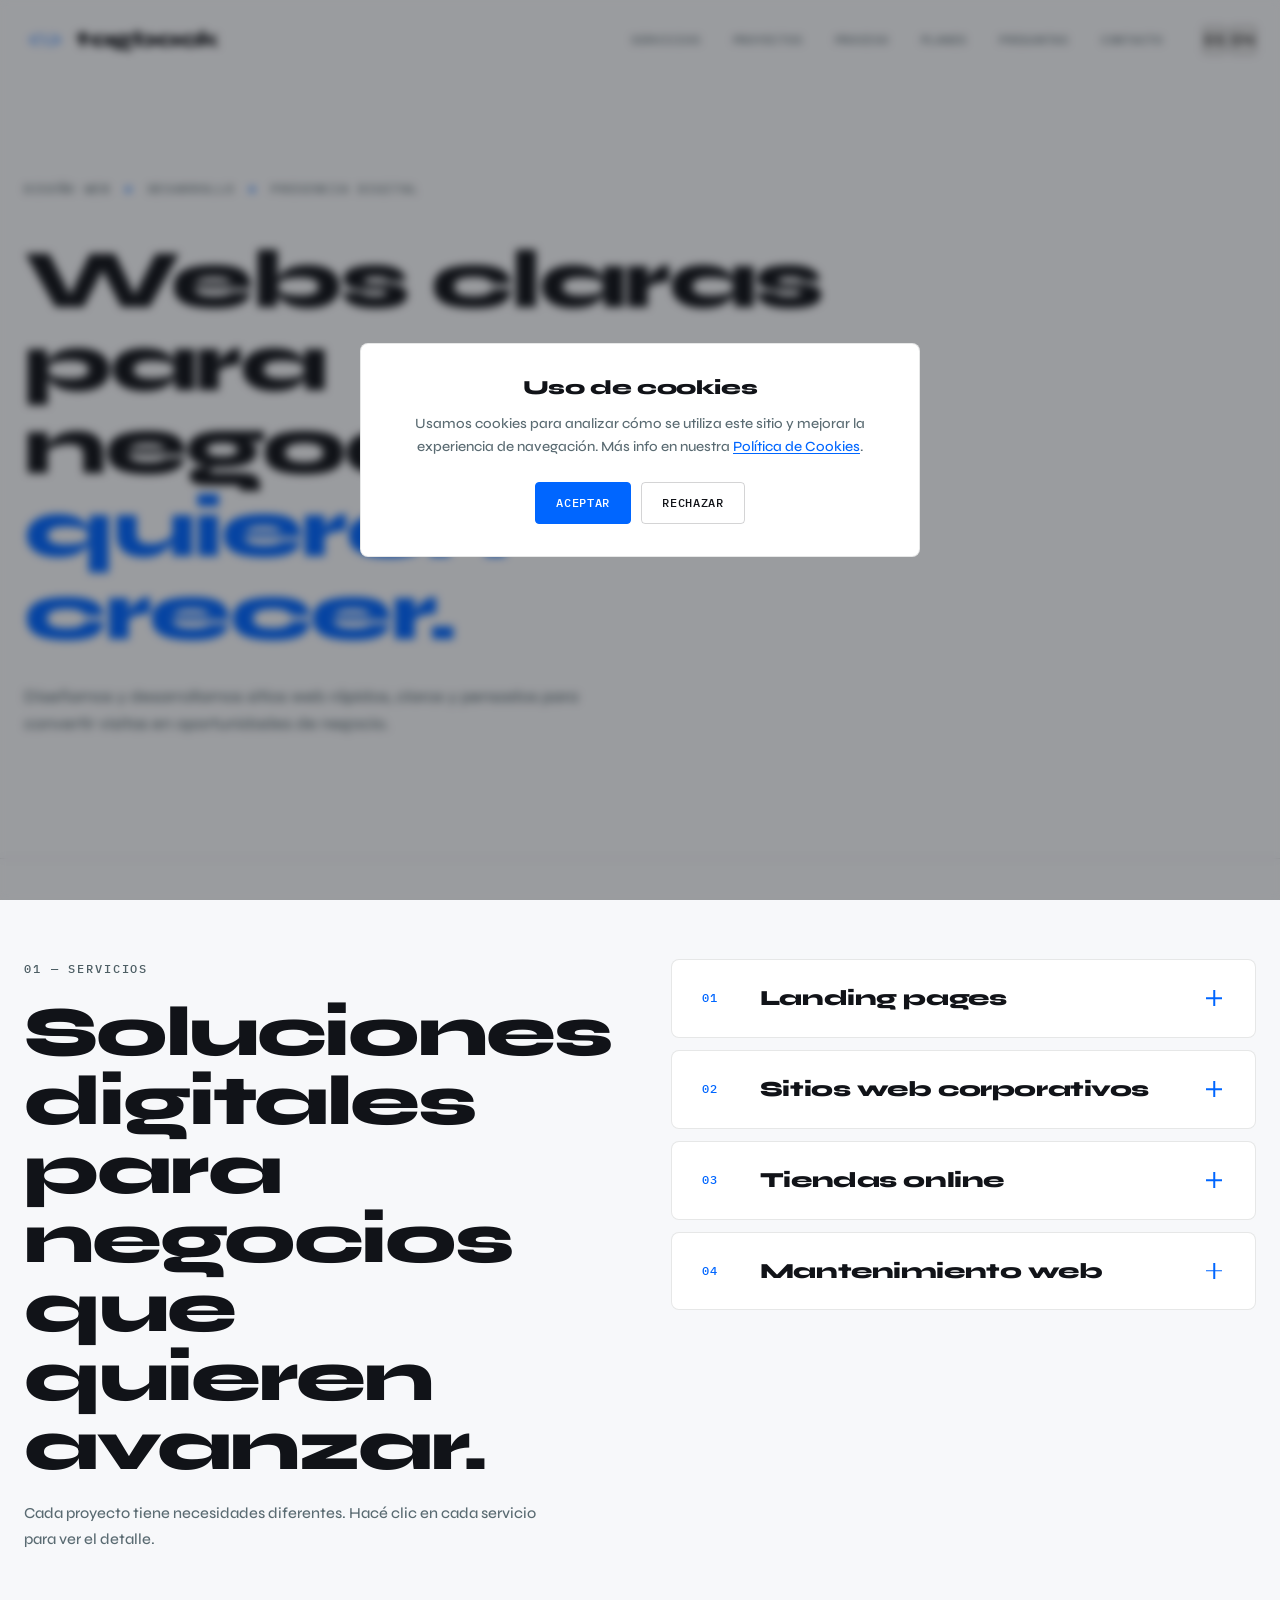
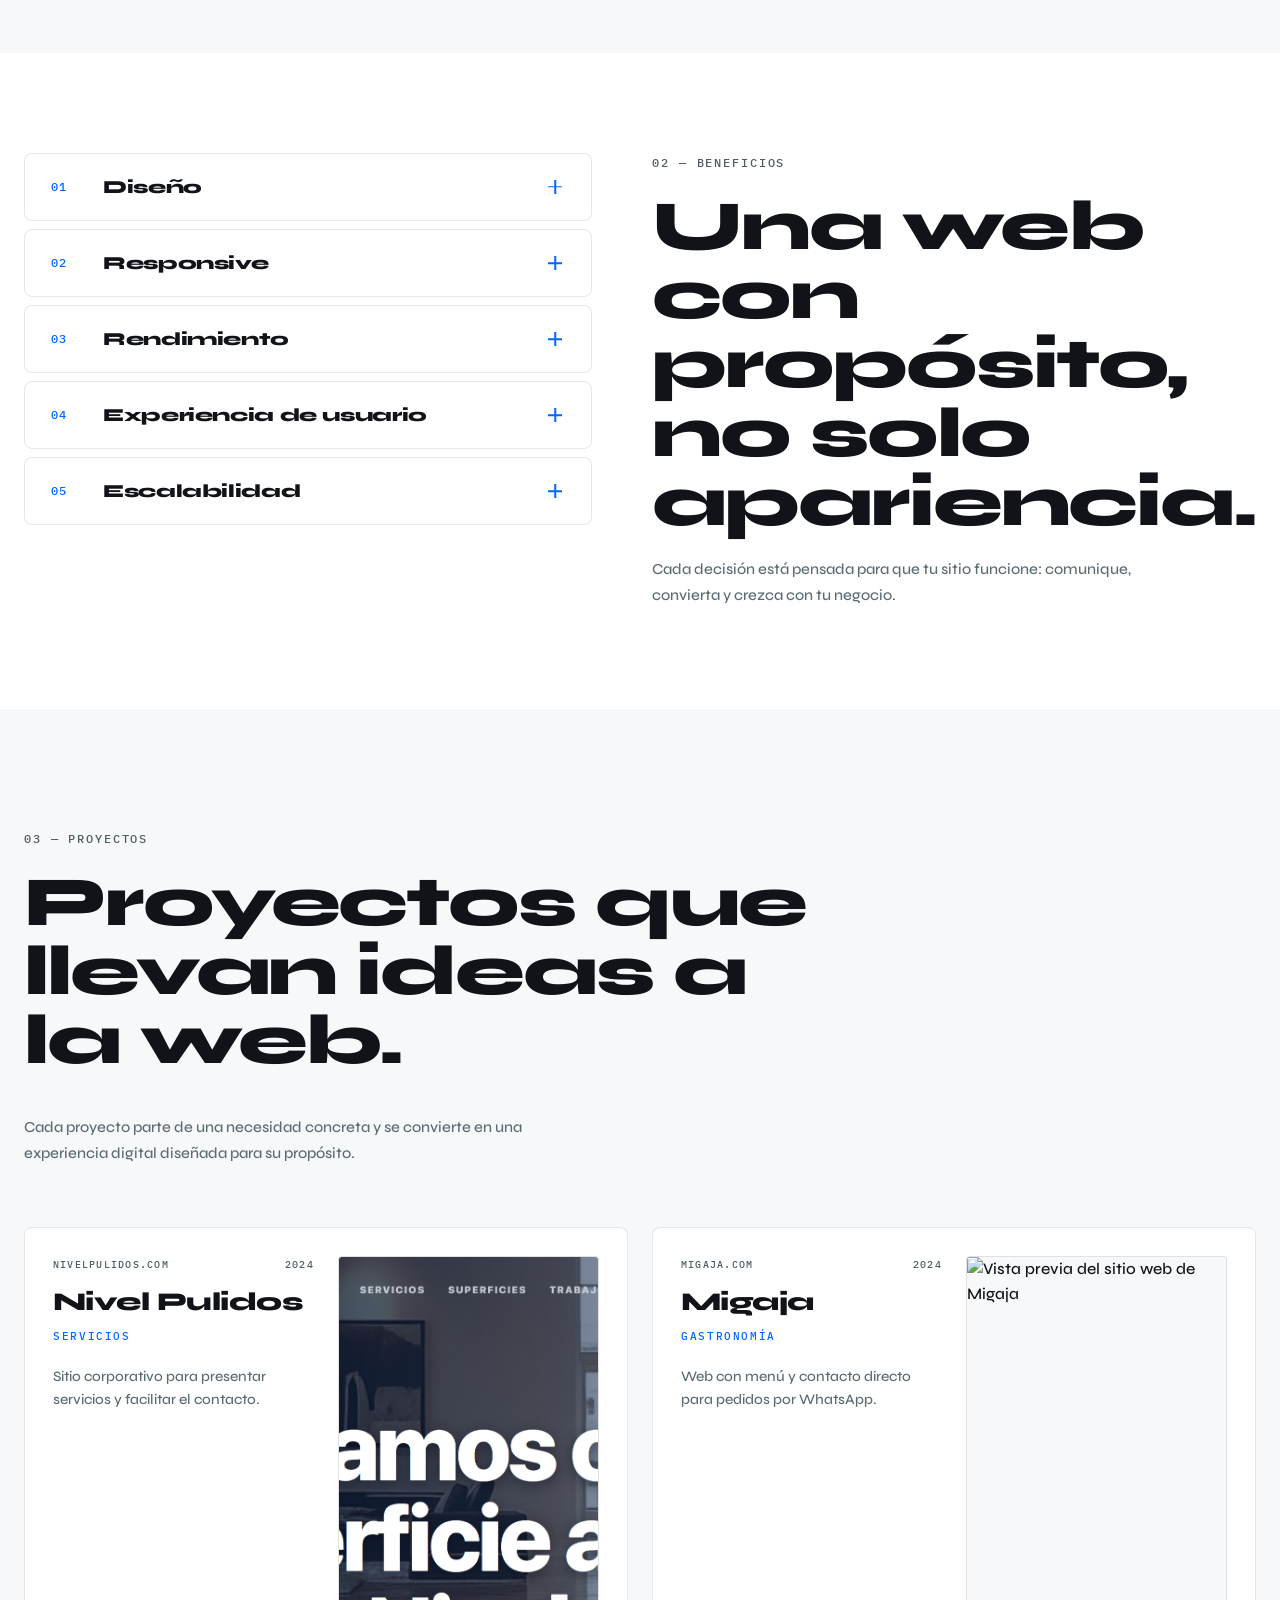
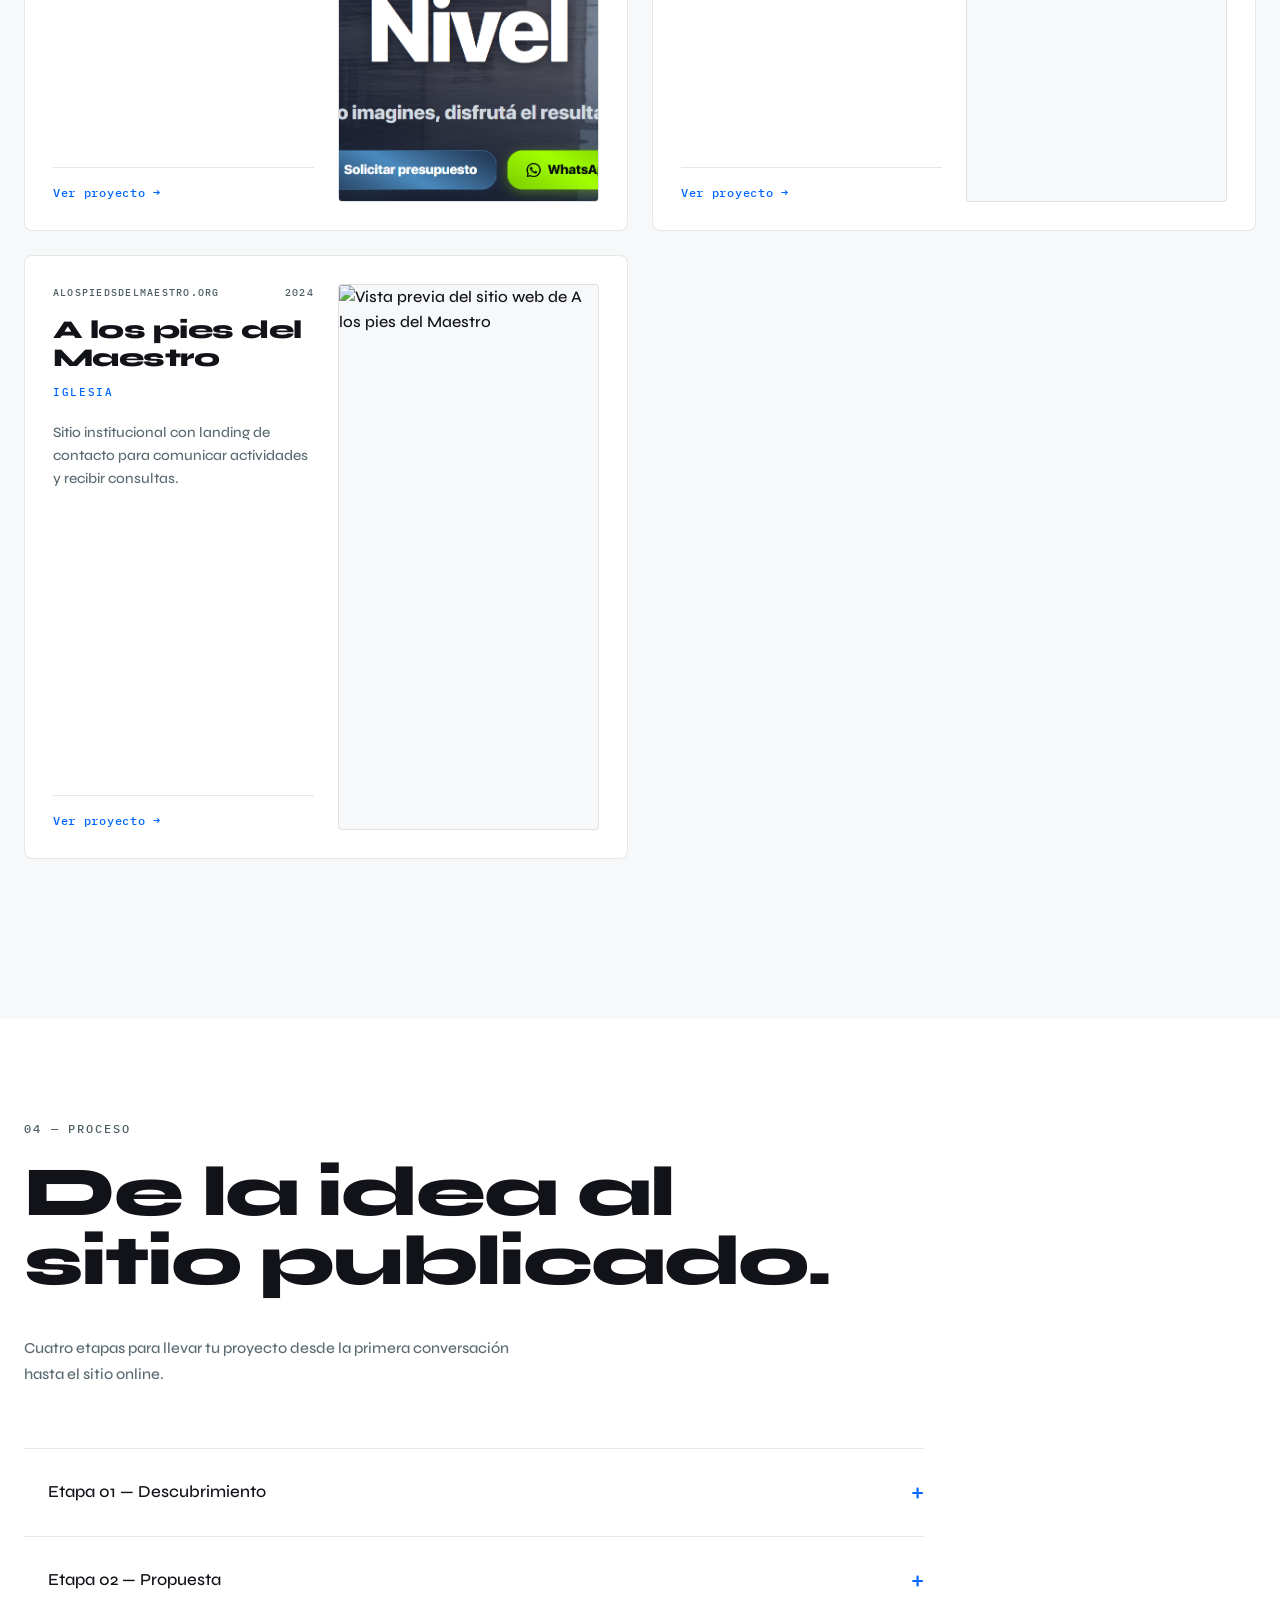
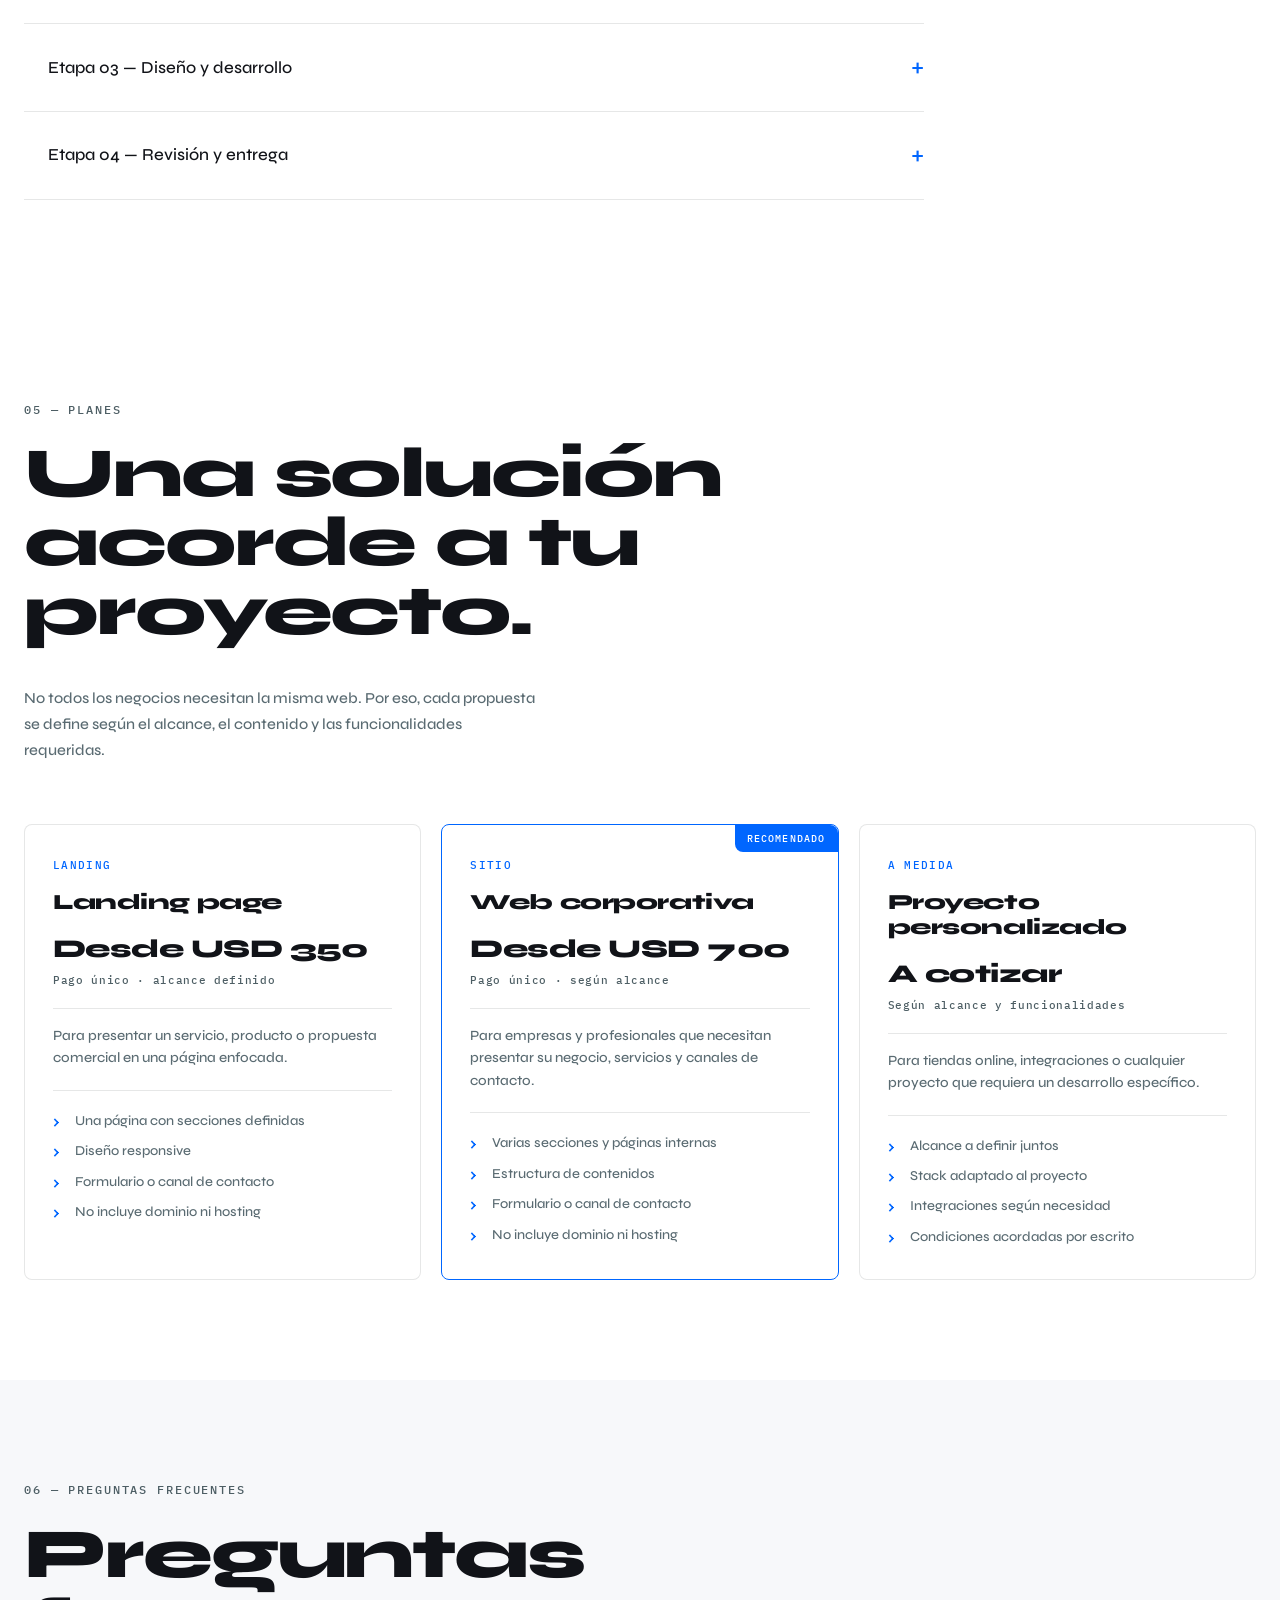
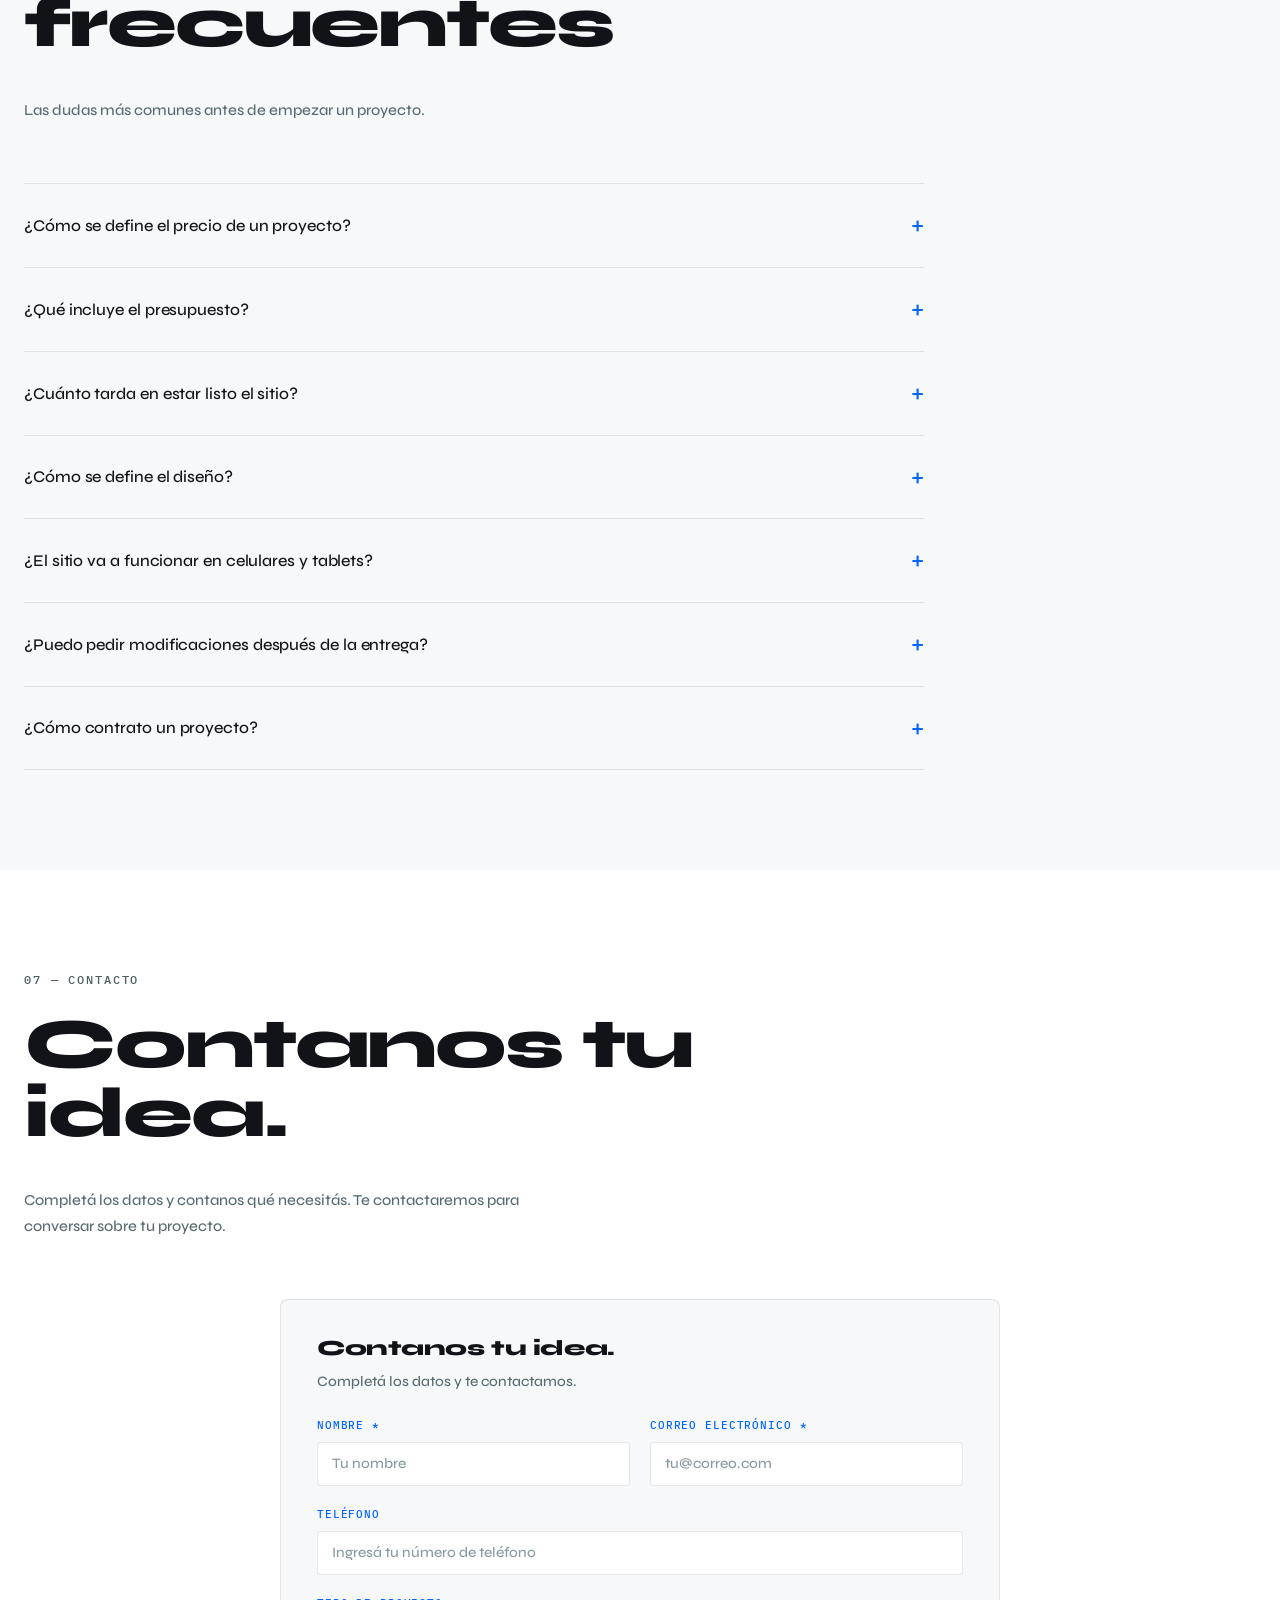
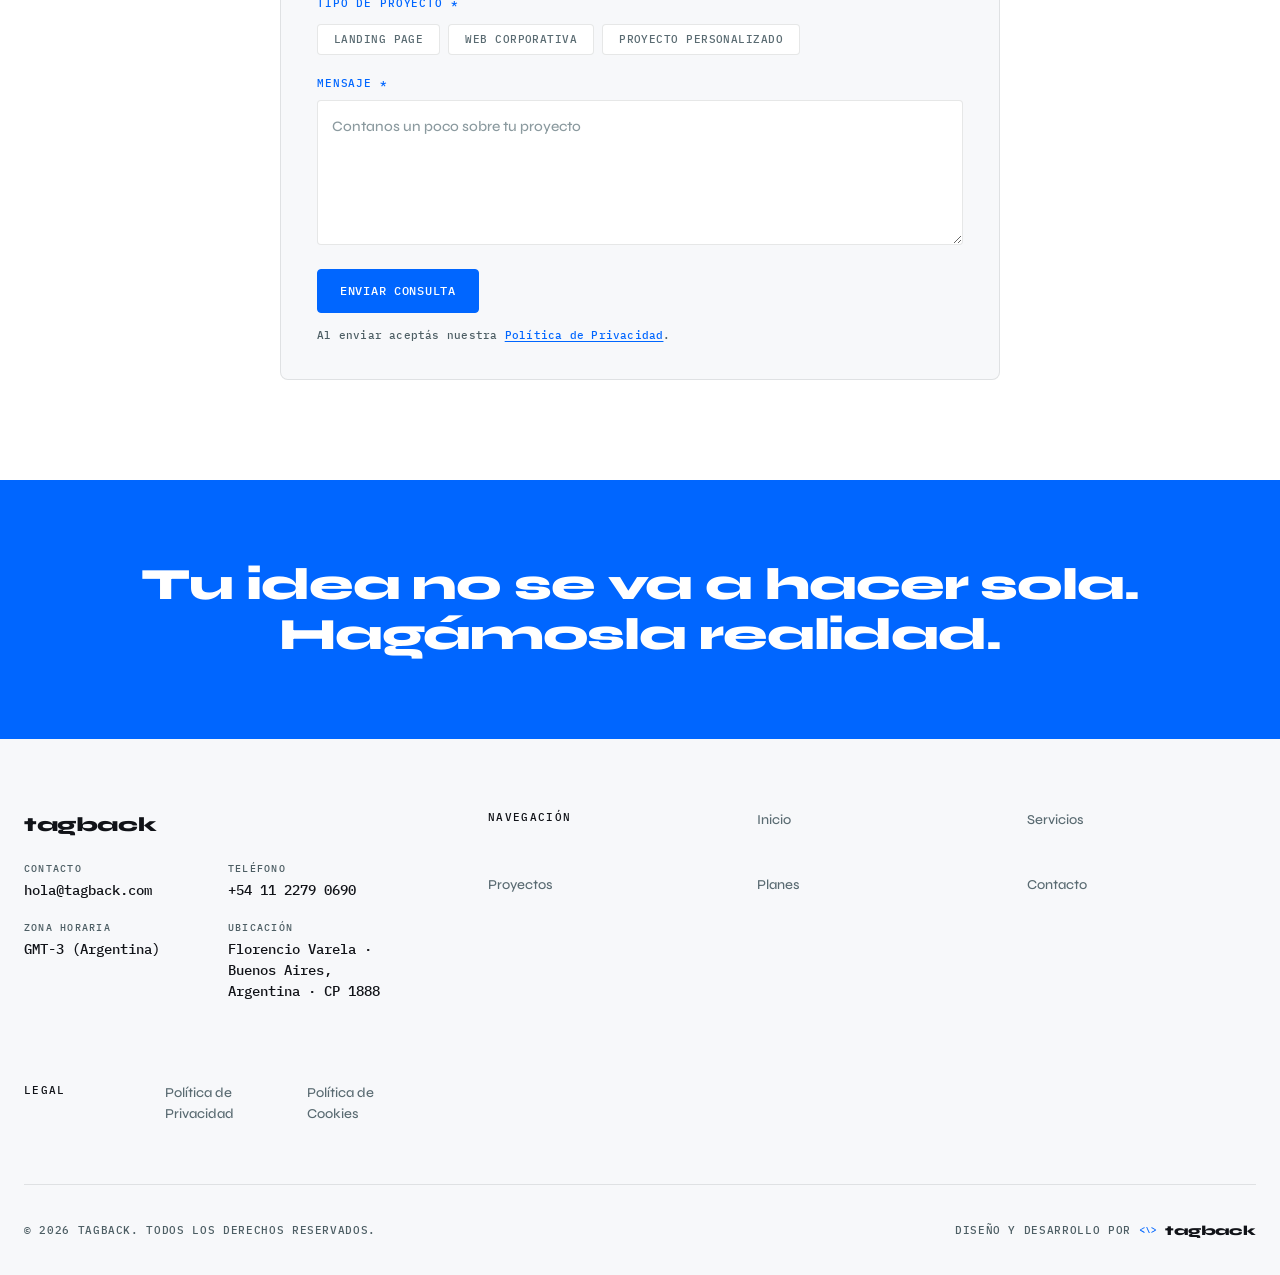
==== commit 07604401: "Refactor footer and add language switcher Removed comments about local fonts and Google Fonts. Added" ====
--- a/index.html
+++ b/index.html
@@ -56,9 +56,6 @@
         document.documentElement.classList.remove('no-js');
     </script>
 
-    <!-- Fuentes locales declaradas en css/styles.css vía @font-face.
-         Se eliminaron las referencias a Google Fonts. -->
-
     <link rel="stylesheet" href="./css/styles.css">
 
 </head>
@@ -104,6 +101,12 @@
             <a href="#contacto">Contacto</a>
 
         </nav>
+
+
+        <div class="lang-switcher" aria-label="Selector de idioma">
+            <button type="button" class="lang-btn active" lang="es">ES</button>
+            <button type="button" class="lang-btn" lang="en">EN</button>
+        </div>
 
 
         <button
@@ -179,11 +182,7 @@
         <div class="services-cards">
 
             <article class="service-card">
-                <button
-                    type="button"
-                    class="service-card-header"
-                    aria-expanded="false"
-                >
+                <button type="button" class="service-card-header" aria-expanded="false">
                     <span class="service-card-num">01</span>
                     <h3 class="service-card-title">Landing pages</h3>
                     <span class="service-card-icon" aria-hidden="true"></span>
@@ -196,11 +195,7 @@
             </article>
 
             <article class="service-card">
-                <button
-                    type="button"
-                    class="service-card-header"
-                    aria-expanded="false"
-                >
+                <button type="button" class="service-card-header" aria-expanded="false">
                     <span class="service-card-num">02</span>
                     <h3 class="service-card-title">Sitios web corporativos</h3>
                     <span class="service-card-icon" aria-hidden="true"></span>
@@ -213,11 +208,7 @@
             </article>
 
             <article class="service-card">
-                <button
-                    type="button"
-                    class="service-card-header"
-                    aria-expanded="false"
-                >
+                <button type="button" class="service-card-header" aria-expanded="false">
                     <span class="service-card-num">03</span>
                     <h3 class="service-card-title">Tiendas online</h3>
                     <span class="service-card-icon" aria-hidden="true"></span>
@@ -230,11 +221,7 @@
             </article>
 
             <article class="service-card">
-                <button
-                    type="button"
-                    class="service-card-header"
-                    aria-expanded="false"
-                >
+                <button type="button" class="service-card-header" aria-expanded="false">
                     <span class="service-card-num">04</span>
                     <h3 class="service-card-title">Mantenimiento web</h3>
                     <span class="service-card-icon" aria-hidden="true"></span>
@@ -275,11 +262,7 @@
         <div class="accordion-stack accordion-stack--right">
 
             <div class="accordion-item">
-                <button
-                    type="button"
-                    class="accordion-header"
-                    aria-expanded="false"
-                >
+                <button type="button" class="accordion-header" aria-expanded="false">
                     <span class="accordion-num">01</span>
                     <h3 class="accordion-title">Diseño</h3>
                     <span class="accordion-icon" aria-hidden="true"></span>
@@ -294,11 +277,7 @@
             </div>
 
             <div class="accordion-item">
-                <button
-                    type="button"
-                    class="accordion-header"
-                    aria-expanded="false"
-                >
+                <button type="button" class="accordion-header" aria-expanded="false">
                     <span class="accordion-num">02</span>
                     <h3 class="accordion-title">Responsive</h3>
                     <span class="accordion-icon" aria-hidden="true"></span>
@@ -313,11 +292,7 @@
             </div>
 
             <div class="accordion-item">
-                <button
-                    type="button"
-                    class="accordion-header"
-                    aria-expanded="false"
-                >
+                <button type="button" class="accordion-header" aria-expanded="false">
                     <span class="accordion-num">03</span>
                     <h3 class="accordion-title">Rendimiento</h3>
                     <span class="accordion-icon" aria-hidden="true"></span>
@@ -332,11 +307,7 @@
             </div>
 
             <div class="accordion-item">
-                <button
-                    type="button"
-                    class="accordion-header"
-                    aria-expanded="false"
-                >
+                <button type="button" class="accordion-header" aria-expanded="false">
                     <span class="accordion-num">04</span>
                     <h3 class="accordion-title">Experiencia de usuario</h3>
                     <span class="accordion-icon" aria-hidden="true"></span>
@@ -351,11 +322,7 @@
             </div>
 
             <div class="accordion-item">
-                <button
-                    type="button"
-                    class="accordion-header"
-                    aria-expanded="false"
-                >
+                <button type="button" class="accordion-header" aria-expanded="false">
                     <span class="accordion-num">05</span>
                     <h3 class="accordion-title">Escalabilidad</h3>
                     <span class="accordion-icon" aria-hidden="true"></span>
@@ -873,48 +840,39 @@
         </div>
 
         <div class="footer-links">
-            <div>
-                <strong>NAVEGACIÓN</strong>
-                <a href="./">Inicio</a>
-                <a href="#servicios">Servicios</a>
-                <a href="#trabajos">Proyectos</a>
-                <a href="#planes">Planes</a>
-                <a href="#contacto">Contacto</a>
-            </div>
-            <div>
-                <strong>LEGAL</strong>
-                <a href="./privacidad.html">Política de Privacidad</a>
-                <a href="./cookies.html">Política de Cookies</a>
-            </div>
-            <div>
-                <strong>CONTACTO</strong>
-                <a href="mailto:hola@tagback.com">hola@tagback.com</a>
-                <a href="tel:+541122790690">+54 11 2279 0690</a>
-            </div>
-        </div>
-
-    </div>
-
-
-    <div class="container footer-credit-line">
-        <span class="footer-credit-text">Diseño y desarrollo por</span>
+            <strong>NAVEGACIÓN</strong>
+            <a href="./">Inicio</a>
+            <a href="#servicios">Servicios</a>
+            <a href="#trabajos">Proyectos</a>
+            <a href="#planes">Planes</a>
+            <a href="#contacto">Contacto</a>
+        </div>
+
+        <div class="footer-links">
+            <strong>LEGAL</strong>
+            <a href="./privacidad.html">Política de Privacidad</a>
+            <a href="./cookies.html">Política de Cookies</a>
+        </div>
+
+    </div>
+
+
+    <div class="container footer-bottom">
+
+        <span class="footer-copyright">
+            © 2026 tagback. Todos los derechos reservados.
+        </span>
+
         <span class="footer-credit-brand">
+            <span class="footer-credit-text">Diseño y desarrollo por</span>
             <img
                 src="./assets/logo/guri_isotipo.svg"
                 alt=""
                 class="footer-credit-icon"
-                width="22"
-                height="22"
+                width="20"
+                height="20"
             >
             <span class="footer-credit-wordmark">tagback</span>
-        </span>
-    </div>
-
-
-    <div class="container footer-bottom">
-
-        <span class="footer-copyright">
-            © 2026 tagback. Todos los derechos reservados.
         </span>
 
     </div>
--- a/css/styles.css
+++ b/css/styles.css
@@ -1,5 +1,5 @@
 /* =========================================================
-   TAGBACK — STYLES v23
+   TAGBACK — STYLES v24
    Tipografías: Syne (principal) + IBM Plex Mono Medium (técnica)
    ========================================================= */
 
@@ -106,6 +106,7 @@
 .work-card-name,
 .plan-card h3,
 .accordion-title,
+.service-card-title,
 .contact-info h3,
 .quote-form-title,
 .final-cta h2,
@@ -235,10 +236,11 @@
     cursor: pointer;
 }
 
+/* NUEVO: logo más grande (punto 1) */
 .logo-icon {
-    width: 32px;
-    height: 32px;
-    flex: 0 0 32px;
+    width: 42px;
+    height: 42px;
+    flex: 0 0 42px;
 }
 
 .logo-text { display: flex; align-items: baseline; gap: 6px; }
@@ -247,7 +249,7 @@
     color: var(--ink);
     font-family: var(--title);
     font-weight: 800;
-    font-size: 1.15rem;
+    font-size: 1.35rem; /* NUEVO: 1.15rem → 1.35rem */
     letter-spacing: -0.02em;
 }
 
@@ -403,26 +405,16 @@
     to { transform: translate3d(0, 0, 0); }
 }
 
+/* NUEVO: sin botones, el lead cierra el hero (punto 2) */
 .hero-lead {
     max-width: 620px;
     color: var(--gray);
     font-size: 1.05rem;
     line-height: 1.65;
-    margin-bottom: 36px;
+    margin-bottom: 0;
     opacity: 0;
     transform: translate3d(0, 16px, 0);
     animation: hero-fade-up 550ms var(--ease-out) 520ms forwards;
-}
-
-.hero-actions {
-    display: flex;
-    align-items: center;
-    gap: 12px;
-    flex-wrap: wrap;
-    margin-bottom: 60px;
-    opacity: 0;
-    transform: translate3d(0, 16px, 0);
-    animation: hero-fade-up 450ms var(--ease-out) 740ms forwards;
 }
 
 @keyframes hero-fade-up {
@@ -487,7 +479,7 @@
 
 
 /* =========================================================
-   ACCORDION
+   ACCORDION (Beneficios)
    ========================================================= */
 
 .accordion-stack {
@@ -506,11 +498,8 @@
     overflow: hidden;
     transition: border-color 300ms var(--ease-soft);
     opacity: 0;
+    /* NUEVO: entran desde la izquierda (punto 4) */
     transform: translate3d(-20px, 0, 0);
-}
-
-.accordion-stack--right .accordion-item {
-    transform: translate3d(20px, 0, 0);
 }
 
 .accordion-item.visible {
@@ -639,11 +628,146 @@
 
 
 /* =========================================================
+   SERVICES — CARDS HORIZONTALES (NUEVO, punto 3)
+   ========================================================= */
+
+.services-cards {
+    display: flex;
+    flex-direction: column;
+    gap: 12px;
+}
+
+.service-card {
+    background: var(--bg-white);
+    border: 1px solid var(--line);
+    border-radius: var(--radius);
+    overflow: hidden;
+    transition: border-color 300ms var(--ease-soft);
+    opacity: 0;
+    transform: translate3d(0, 16px, 0);
+}
+
+.service-card.visible {
+    opacity: 1;
+    transform: translate3d(0, 0, 0);
+}
+
+.service-card:hover,
+.service-card.is-open {
+    border-color: var(--blue);
+}
+
+.service-card-header {
+    display: flex;
+    align-items: center;
+    gap: 24px;
+    width: 100%;
+    padding: 26px 30px;
+    background: transparent;
+    border: 0;
+    text-align: left;
+    cursor: pointer;
+    transition: background 200ms var(--ease-soft);
+}
+
+.service-card-header:hover {
+    background: rgba(0, 102, 255, 0.02);
+}
+
+.service-card-num {
+    font-family: var(--mono);
+    font-size: 0.75rem;
+    letter-spacing: 0.1em;
+    color: var(--blue);
+    flex-shrink: 0;
+    min-width: 34px;
+}
+
+.service-card-title {
+    flex: 1;
+    font-size: 1.35rem;
+    line-height: 1.15;
+    color: var(--ink);
+    margin: 0;
+    letter-spacing: -0.02em;
+}
+
+.service-card-icon {
+    width: 22px;
+    height: 22px;
+    flex-shrink: 0;
+    color: var(--blue);
+    position: relative;
+    transition: transform 300ms var(--ease-soft);
+}
+
+.service-card-icon::before,
+.service-card-icon::after {
+    content: "";
+    position: absolute;
+    top: 50%;
+    left: 50%;
+    background: currentColor;
+    transition: transform 300ms var(--ease-soft), opacity 250ms var(--ease-soft);
+}
+
+.service-card-icon::before {
+    width: 16px;
+    height: 1.5px;
+    transform: translate(-50%, -50%);
+}
+
+.service-card-icon::after {
+    width: 1.5px;
+    height: 16px;
+    transform: translate(-50%, -50%);
+}
+
+.service-card.is-open .service-card-icon {
+    transform: rotate(180deg);
+}
+
+.service-card.is-open .service-card-icon::after {
+    opacity: 0;
+    transform: translate(-50%, -50%) rotate(90deg);
+}
+
+.service-card-panel {
+    display: grid;
+    grid-template-rows: 0fr;
+    transition: grid-template-rows 400ms var(--ease-soft);
+}
+
+.service-card.is-open .service-card-panel {
+    grid-template-rows: 1fr;
+}
+
+.service-card-panel-inner {
+    overflow: hidden;
+}
+
+.service-card-panel p {
+    padding: 0 30px 28px 88px;
+    margin: 0;
+    color: var(--gray);
+    font-size: 0.95rem;
+    line-height: 1.7;
+    opacity: 0;
+    transition: opacity 300ms var(--ease-soft) 100ms;
+}
+
+.service-card.is-open .service-card-panel p {
+    opacity: 1;
+}
+
+
+/* =========================================================
    WHY / BENEFICIOS
    ========================================================= */
 
 .why { background: var(--bg-white); }
 
+/* NUEVO: acordeón a la izquierda, intro a la derecha (punto 4) */
 .why-inner {
     display: grid;
     grid-template-columns: 1.1fr 0.9fr;
@@ -652,7 +776,7 @@
 }
 
 .why-intro {
-    order: 1;
+    order: 2;
     position: sticky;
     top: 120px;
 }
@@ -661,8 +785,9 @@
 .why-intro .section-desc { color: var(--gray); }
 
 .why .accordion-stack--right {
-    order: 2;
+    order: 1;
     max-width: 100%;
+    margin-left: 0;
 }
 
 
@@ -689,6 +814,7 @@
     gap: 24px;
 }
 
+/* NUEVO: tarjetas cuadradas (punto 5) */
 .work-card {
     background: var(--bg-white);
     color: var(--ink);
@@ -699,6 +825,7 @@
     grid-template-columns: 1fr 1fr;
     gap: 24px;
     align-items: stretch;
+    aspect-ratio: 1 / 1;
     transition: border-color 300ms var(--ease-soft);
     opacity: 0;
     transform: translate3d(0, 20px, 0);
@@ -774,12 +901,12 @@
 
 .work-card-image {
     width: 100%;
-    aspect-ratio: 1 / 1;
+    height: 100%;
     border-radius: 4px;
     overflow: hidden;
     background: var(--bg);
     border: 1px solid var(--line);
-    align-self: start;
+    align-self: stretch;
 }
 
 .work-card-image img {
@@ -913,16 +1040,6 @@
     color: var(--blue);
     font-size: 1rem;
     font-weight: bold;
-}
-
-.plans-note {
-    margin-top: 32px;
-    font-family: var(--mono);
-    font-size: 0.72rem;
-    letter-spacing: 0.02em;
-    color: var(--gray-dark);
-    line-height: 1.6;
-    max-width: 720px;
 }
 
 
@@ -994,64 +1111,135 @@
 
 
 /* =========================================================
+   PROCESS — timeline animada (NUEVO, punto 6)
+   ========================================================= */
+
+.process { background: var(--bg-white); }
+
+.process-list {
+    display: flex;
+    flex-direction: column;
+    gap: 0;
+    max-width: 900px;
+    border-top: 1px solid var(--line);
+    margin: 0;
+    position: relative;
+}
+
+.process-item {
+    border-bottom: 1px solid var(--line);
+    padding: 0;
+    text-align: left;
+    opacity: 0;
+    transform: translate3d(0, 24px, 0);
+    transition:
+        opacity 500ms var(--ease-out),
+        transform 500ms var(--ease-out);
+}
+
+.process-item.visible {
+    opacity: 1;
+    transform: translate3d(0, 0, 0);
+}
+
+/* delay escalonado */
+.process-item.visible:nth-child(1) { transition-delay: 0ms; }
+.process-item.visible:nth-child(2) { transition-delay: 80ms; }
+.process-item.visible:nth-child(3) { transition-delay: 160ms; }
+.process-item.visible:nth-child(4) { transition-delay: 240ms; }
+
+.process-item summary {
+    display: flex;
+    align-items: center;
+    justify-content: space-between;
+    gap: 20px;
+    padding: 26px 0 26px 24px;
+    cursor: pointer;
+    list-style: none;
+    font-family: var(--body);
+    font-size: 1.05rem;
+    font-weight: 500;
+    color: var(--ink);
+    transition: color 200ms var(--ease-soft);
+    text-align: left;
+    position: relative;
+}
+
+.process-item summary::-webkit-details-marker { display: none; }
+
+/* línea vertical que aparece al abrir */
+.process-item summary::before {
+    content: "";
+    position: absolute;
+    left: 0;
+    top: 24px;
+    bottom: 24px;
+    width: 2px;
+    background: var(--blue);
+    transform: scaleY(0);
+    transform-origin: top center;
+    transition: transform 350ms var(--ease-out);
+}
+
+.process-item[open] summary::before {
+    transform: scaleY(1);
+}
+
+.process-item summary::after {
+    content: "+";
+    font-family: var(--mono);
+    font-size: 1.4rem;
+    font-weight: 500;
+    color: var(--blue);
+    flex-shrink: 0;
+    transition: transform 300ms var(--ease-soft);
+}
+
+.process-item[open] summary::after {
+    content: "−";
+    transform: rotate(180deg);
+}
+
+.process-item summary:hover { color: var(--blue); }
+
+.process-item p {
+    padding: 0 0 26px 24px;
+    color: var(--gray);
+    font-size: 0.92rem;
+    line-height: 1.7;
+    max-width: 760px;
+    margin: 0;
+    text-align: left;
+    animation: process-panel-in 400ms var(--ease-out) both;
+}
+
+@keyframes process-panel-in {
+    from {
+        opacity: 0;
+        transform: translate3d(0, -6px, 0);
+    }
+    to {
+        opacity: 1;
+        transform: translate3d(0, 0, 0);
+    }
+}
+
+
+/* =========================================================
    CONTACT
    ========================================================= */
 
 .contact { background: var(--bg-white); }
 
+/* NUEVO: sin info, el form ocupa todo (punto 9) */
 .contact-grid {
     display: grid;
-    grid-template-columns: 0.9fr 1.1fr;
-    gap: 60px;
+    grid-template-columns: 1fr;
+    gap: 40px;
     align-items: start;
-}
-
-.contact-info h3 {
-    font-size: clamp(1.7rem, 3vw, 2.5rem);
-    line-height: 1.1;
-    color: var(--ink);
-    margin: 0 0 18px;
-}
-
-.contact-info > p {
-    color: var(--gray);
-    font-size: 0.95rem;
-    line-height: 1.7;
-    margin-bottom: 32px;
-}
-
-.contact-meta {
-    display: flex;
-    flex-direction: column;
-    gap: 18px;
-    padding-top: 24px;
-    border-top: 1px solid var(--line);
-}
-
-.contact-meta > div {
-    display: flex;
-    flex-direction: column;
-    gap: 4px;
-}
-
-.contact-meta-label {
-    font-family: var(--mono);
-    font-size: 0.65rem;
-    letter-spacing: 0.12em;
-    text-transform: uppercase;
-    color: var(--gray-dark);
-}
-
-.contact-meta-value {
-    font-family: var(--mono);
-    font-size: 0.85rem;
-    color: var(--ink);
-    font-weight: 500;
-    text-decoration: none;
-    transition: color 200ms var(--ease-soft);
-}
-
-a.contact-meta-value:hover { color: var(--blue); }
+    max-width: 720px;
+    margin: 0 auto;
+}
 
 
 /* =========================================================
@@ -1327,28 +1515,31 @@
     align-items: start;
 }
 
+/* NUEVO: bloque de contacto en el footer (punto 10) */
+.footer-contact {
+    display: flex;
+    flex-direction: column;
+    gap: 20px;
+}
+
 .footer-brand-name {
     display: block;
     font-size: 1.25rem;
     color: var(--ink);
-    margin-bottom: 12px;
+    margin-bottom: 0;
     letter-spacing: -0.02em;
 }
 
-.footer-brand p {
-    max-width: 420px;
-    color: var(--gray);
-    font-size: 0.95rem;
-    line-height: 1.7;
-    margin: 0 0 12px;
-}
-
-.footer-location {
-    font-family: var(--mono);
-    font-size: 0.72rem;
-    letter-spacing: 0.04em;
-    color: var(--gray-dark);
-    line-height: 1.6;
+.footer-contact-meta {
+    display: grid;
+    grid-template-columns: 1fr 1fr;
+    gap: 18px 24px;
+}
+
+.footer-contact-meta > div {
+    display: flex;
+    flex-direction: column;
+    gap: 4px;
 }
 
 .footer-links {
@@ -1381,6 +1572,63 @@
 }
 
 .footer-links a:hover { color: var(--blue); }
+
+/* NUEVO: meta labels / values reutilizados en footer (punto 10) */
+.contact-meta-label {
+    font-family: var(--mono);
+    font-size: 0.65rem;
+    letter-spacing: 0.12em;
+    text-transform: uppercase;
+    color: var(--gray-dark);
+}
+
+.contact-meta-value {
+    font-family: var(--mono);
+    font-size: 0.85rem;
+    color: var(--ink);
+    font-weight: 500;
+    text-decoration: none;
+    transition: color 200ms var(--ease-soft);
+}
+
+a.contact-meta-value:hover { color: var(--blue); }
+
+/* NUEVO: crédito "Diseño y desarrollo por tagback" (punto 11) */
+.footer-credit-line {
+    display: flex;
+    align-items: center;
+    justify-content: center;
+    gap: 10px;
+    padding: 30px 0 0;
+    font-family: var(--mono);
+    font-size: 0.72rem;
+    letter-spacing: 0.08em;
+    text-transform: uppercase;
+    color: var(--gray-dark);
+    border-top: 1px solid var(--line);
+    margin-top: 40px;
+}
+
+.footer-credit-brand {
+    display: inline-flex;
+    align-items: center;
+    gap: 6px;
+}
+
+.footer-credit-icon {
+    width: 22px;
+    height: 22px;
+    display: block;
+}
+
+.footer-credit-wordmark {
+    font-family: var(--title);
+    font-weight: 800;
+    font-size: 0.85rem;
+    letter-spacing: -0.01em;
+    color: var(--ink);
+    text-transform: lowercase;
+}
 
 .footer-bottom {
     min-height: 90px;
@@ -1729,7 +1977,7 @@
    ========================================================= */
 
 #planes, #trabajos, #contacto, #faq, #servicios,
-#proceso {
+#proceso, #beneficios {
     scroll-margin-top: 90px;
 }
 
@@ -1763,7 +2011,9 @@
 
     .work-card,
     .accordion-item,
-    .plan-card {
+    .plan-card,
+    .service-card,
+    .process-item {
         opacity: 1 !important;
         transform: none !important;
         animation: none !important;
@@ -1789,9 +2039,10 @@
 
     .plans-grid { grid-template-columns: 1fr; }
 
-    .contact-grid { grid-template-columns: 1fr; gap: 40px; }
+    .contact-grid { max-width: 100%; }
     .footer-inner { grid-template-columns: 1fr; gap: 50px; }
     .footer-links { grid-template-columns: repeat(3, 1fr); }
+    .footer-contact-meta { grid-template-columns: 1fr 1fr; }
 }
 
 
@@ -1805,7 +2056,7 @@
     .container { width: min(calc(100% - 40px), var(--container)); }
 
     .site-header { z-index: 1102; }
-    .header-inner { min-height: 68px; gap: 20px; }
+    .header-inner { min-height: 72px; gap: 20px; }
 
     .menu-toggle {
         display: flex;
@@ -1856,7 +2107,7 @@
     .hero { padding-top: 130px; padding-bottom: 80px; }
     .hero h1 { font-size: clamp(2.2rem, 7vw, 3.6rem); }
 
-    .work-card { grid-template-columns: 1fr; }
+    .work-card { grid-template-columns: 1fr; aspect-ratio: auto; }
 
     .quote-form-grid { grid-template-columns: 1fr 1fr; }
 
@@ -1886,15 +2137,13 @@
     .container { width: calc(100% - 32px); }
     .header-inner { min-height: 64px; }
 
-    .logo-icon { width: 28px; height: 28px; flex: 0 0 28px; }
-    .logo-wordmark { font-size: 1.05rem; }
+    .logo-icon { width: 34px; height: 34px; flex: 0 0 34px; }
+    .logo-wordmark { font-size: 1.15rem; }
 
     .hero { padding-top: 130px; padding-bottom: 60px; }
     .hero-eyebrow { gap: 10px; font-size: 0.65rem; margin-bottom: 26px; }
     .hero h1 { font-size: clamp(2rem, 10vw, 3rem); margin-bottom: 22px; }
-    .hero-lead { font-size: 1rem; margin-bottom: 28px; }
-    .hero-actions { gap: 10px; margin-bottom: 40px; }
-    .hero-actions .button { flex: 1 1 100%; }
+    .hero-lead { font-size: 1rem; }
 
     .section-head {
         flex-direction: column;
@@ -1913,30 +2162,41 @@
     .accordion-title { font-size: 1rem; }
     .accordion-panel-content { padding: 0 20px 20px 58px; font-size: 0.85rem; }
 
+    .service-card-header {
+        padding: 20px 20px;
+        gap: 14px;
+    }
+    .service-card-title { font-size: 1.1rem; }
+    .service-card-num { min-width: 28px; font-size: 0.7rem; }
+    .service-card-panel p {
+        padding: 0 20px 22px 62px;
+        font-size: 0.88rem;
+    }
+
     .work { padding-top: 80px; padding-bottom: 80px; }
     .work-grid { grid-template-columns: 1fr; gap: 18px; }
     .work-card {
         padding: 22px 20px;
         grid-template-columns: 1fr;
         gap: 18px;
+        aspect-ratio: auto;
     }
     .work-card-info { gap: 10px; }
     .work-card-name { font-size: 1.35rem; }
     .work-card-claim { font-size: 0.85rem; }
-    .work-card-image { aspect-ratio: 1 / 1; }
+    .work-card-image { aspect-ratio: 1 / 1; height: auto; }
     .work-card-link { padding-top: 14px; margin-top: 8px; }
 
     .plan-card { padding: 26px 22px; }
     .plan-price { font-size: 1.5rem; }
 
+    .process-item summary { font-size: 0.98rem; padding: 20px 0 20px 20px; }
+    .process-item p { font-size: 0.88rem; padding: 0 0 20px 20px; }
+
     .faq-item summary { font-size: 0.98rem; padding: 20px 0; }
     .faq-item p { font-size: 0.88rem; padding-bottom: 20px; }
 
-    .contact-grid { grid-template-columns: 1fr; gap: 32px; }
-    .contact-info h3 { font-size: 1.7rem; }
-    .contact-info > p { font-size: 0.9rem; margin-bottom: 24px; }
-    .contact-meta { gap: 14px; padding-top: 20px; }
-
+    .contact-grid { max-width: 100%; }
     .quote-form { padding: 24px 20px; }
     .quote-form-title { font-size: 1.2rem; }
     .quote-form-grid { grid-template-columns: 1fr; gap: 16px; }
@@ -1947,7 +2207,16 @@
     .final-cta h2 { font-size: 1.5rem; }
 
     .footer-inner { grid-template-columns: 1fr; gap: 32px; padding-bottom: 40px; }
+    .footer-contact-meta { grid-template-columns: 1fr; }
     .footer-links { grid-template-columns: 1fr 1fr; gap: 24px 20px; }
+    .footer-credit-line {
+        flex-direction: column;
+        gap: 8px;
+        padding: 24px 0 0;
+        margin-top: 32px;
+        font-size: 0.65rem;
+        text-align: center;
+    }
     .footer-bottom {
         font-size: 0.6rem;
         flex-direction: column;
@@ -1971,8 +2240,8 @@
 
 @media (max-width: 480px) {
     .container { width: calc(100% - 24px); }
-    .logo-icon { width: 26px; height: 26px; flex: 0 0 26px; }
-    .logo-wordmark { font-size: 1rem; }
+    .logo-icon { width: 32px; height: 32px; flex: 0 0 32px; }
+    .logo-wordmark { font-size: 1.05rem; }
 
     .hero { padding-top: 120px; padding-bottom: 50px; }
     .hero h1 { font-size: 1.75rem; }
@@ -1982,6 +2251,10 @@
     .accordion-header { padding: 16px 18px; gap: 12px; }
     .accordion-title { font-size: 0.95rem; }
     .accordion-panel-content { padding: 0 18px 18px 54px; font-size: 0.82rem; }
+
+    .service-card-header { padding: 16px 18px; gap: 12px; }
+    .service-card-title { font-size: 1rem; }
+    .service-card-panel p { padding: 0 18px 18px 54px; font-size: 0.85rem; }
 
     .work { padding-top: 60px; padding-bottom: 60px; }
     .work-card { padding: 20px 18px; }
@@ -1993,9 +2266,8 @@
     .plan-price { font-size: 1.3rem; }
     .plan-features li { font-size: 0.82rem; }
 
+    .process-item summary { font-size: 0.92rem; }
     .faq-item summary { font-size: 0.92rem; }
-
-    .contact-info h3 { font-size: 1.5rem; }
 
     .quote-form { padding: 22px 18px; }
     .form-field input,
@@ -2025,7 +2297,6 @@
 @media print {
     .site-header,
     .menu-toggle,
-    .hero-actions,
     .final-cta,
     .quote-form-submit,
     .tb-intro,
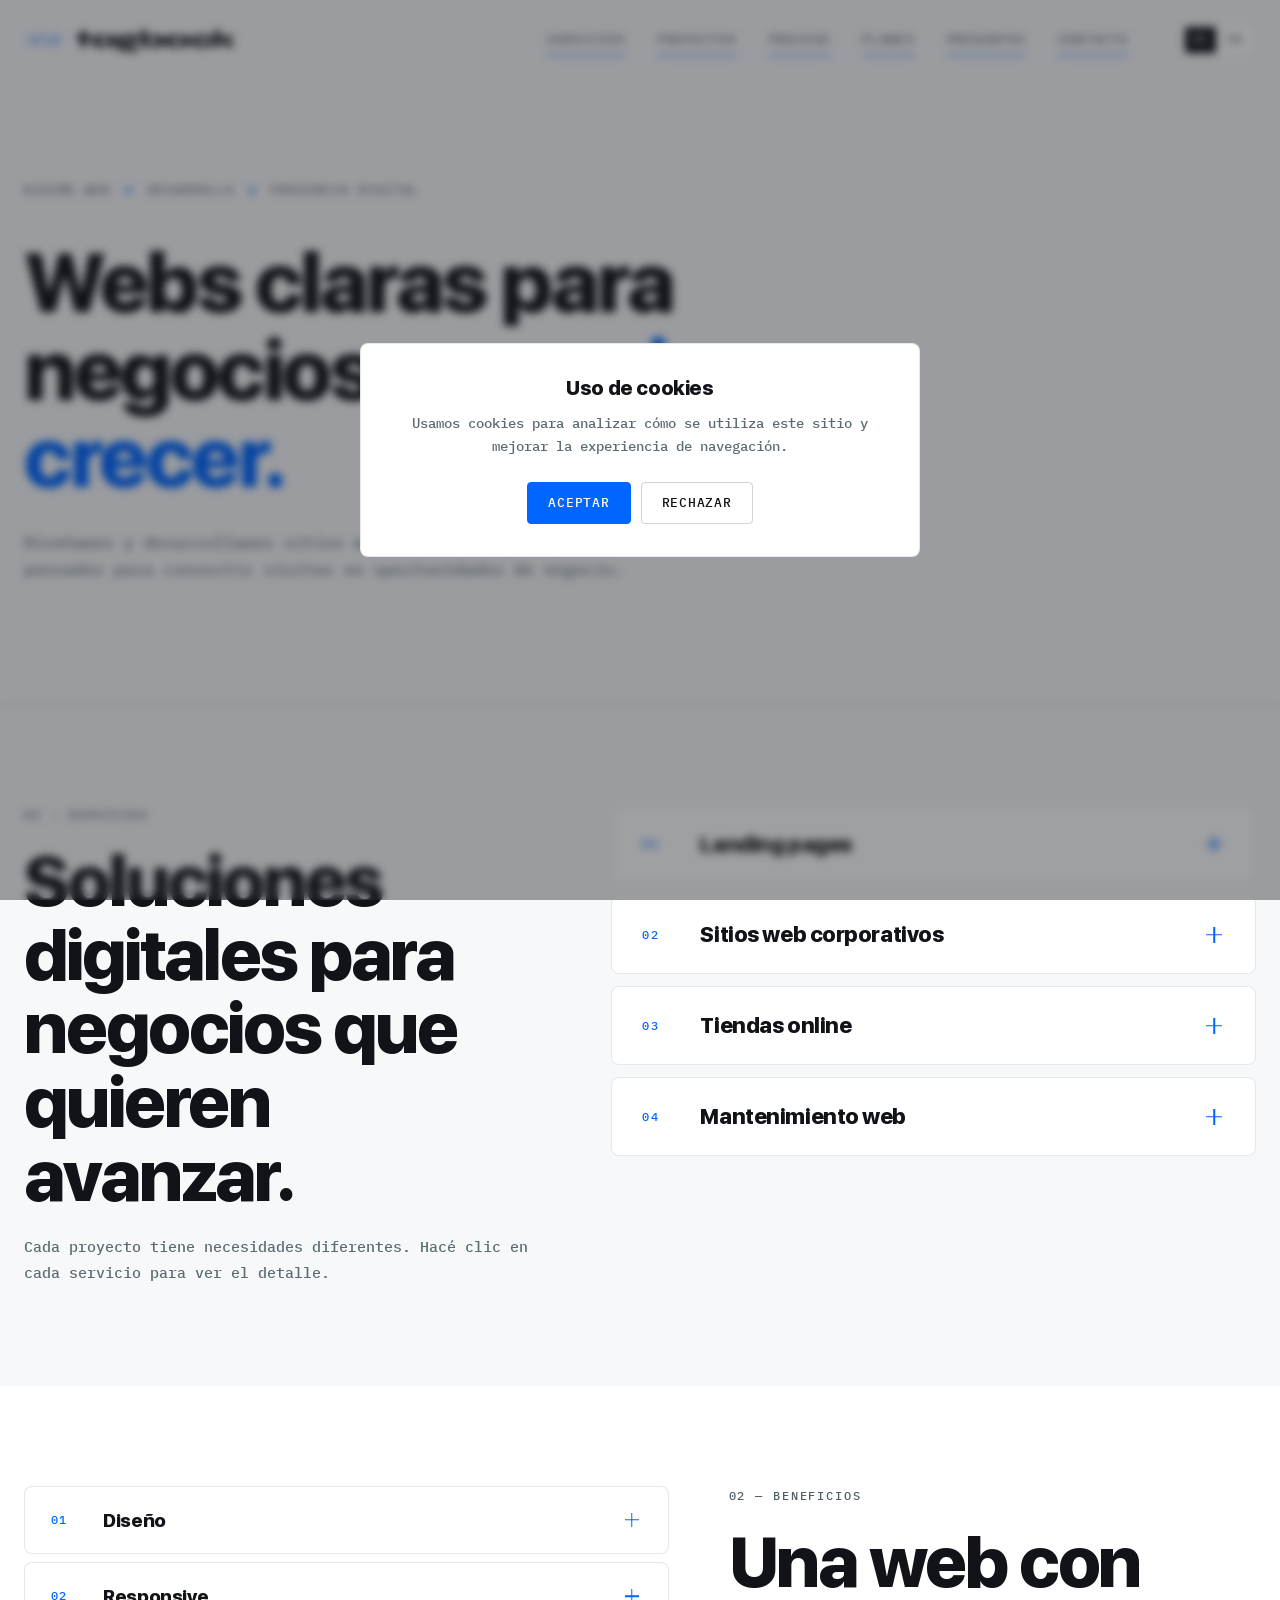
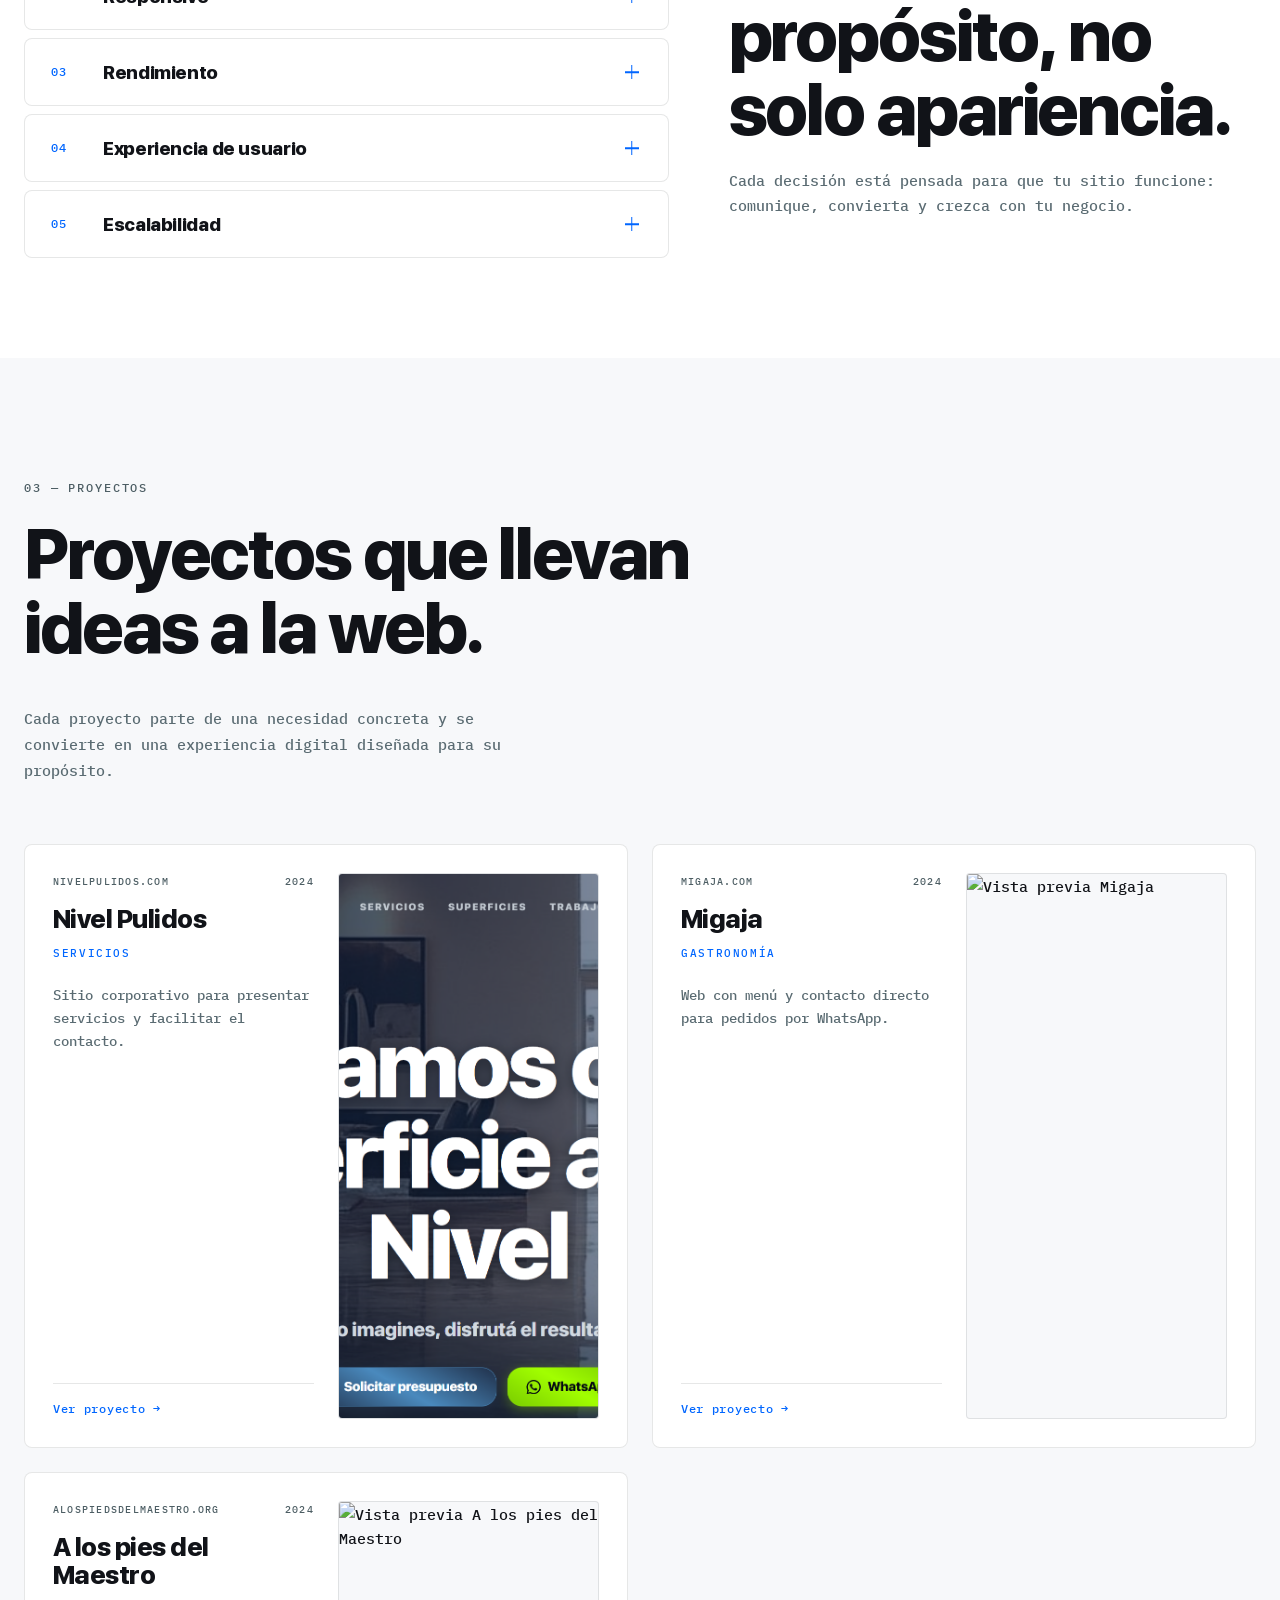
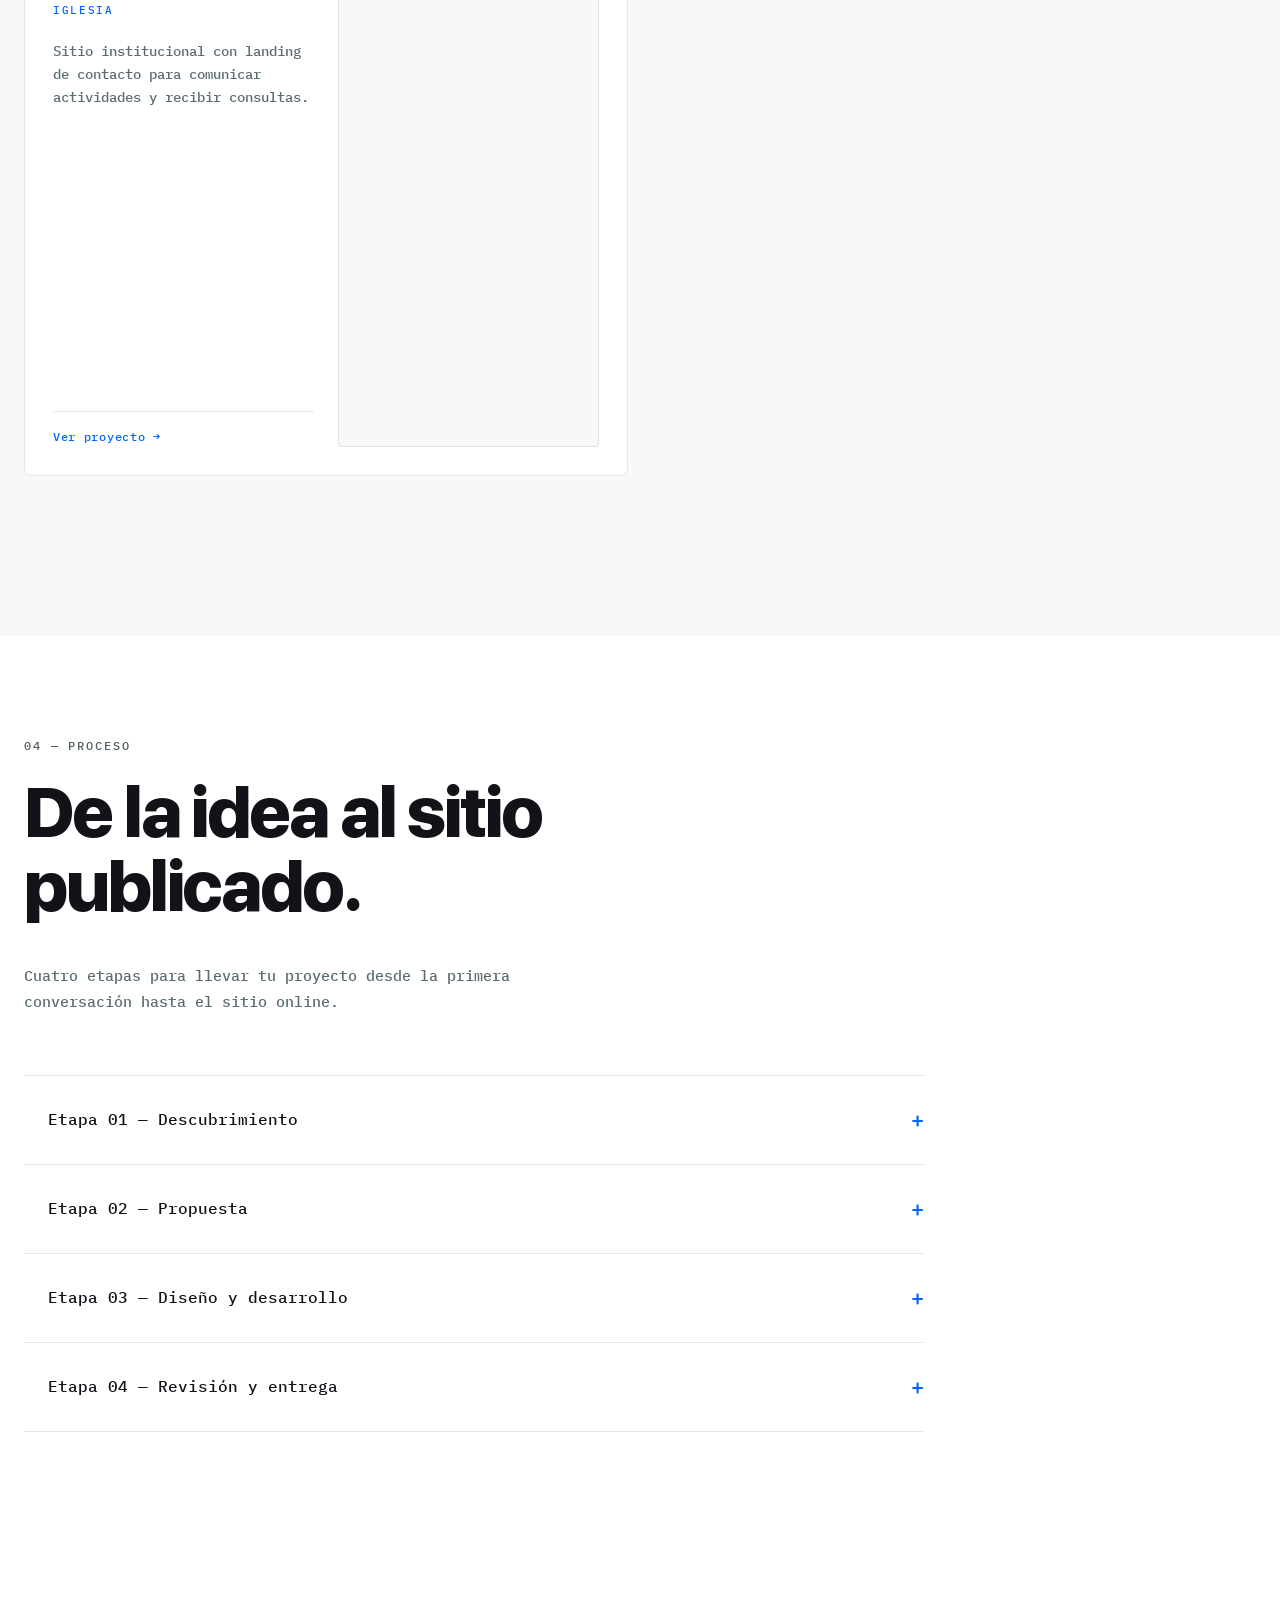
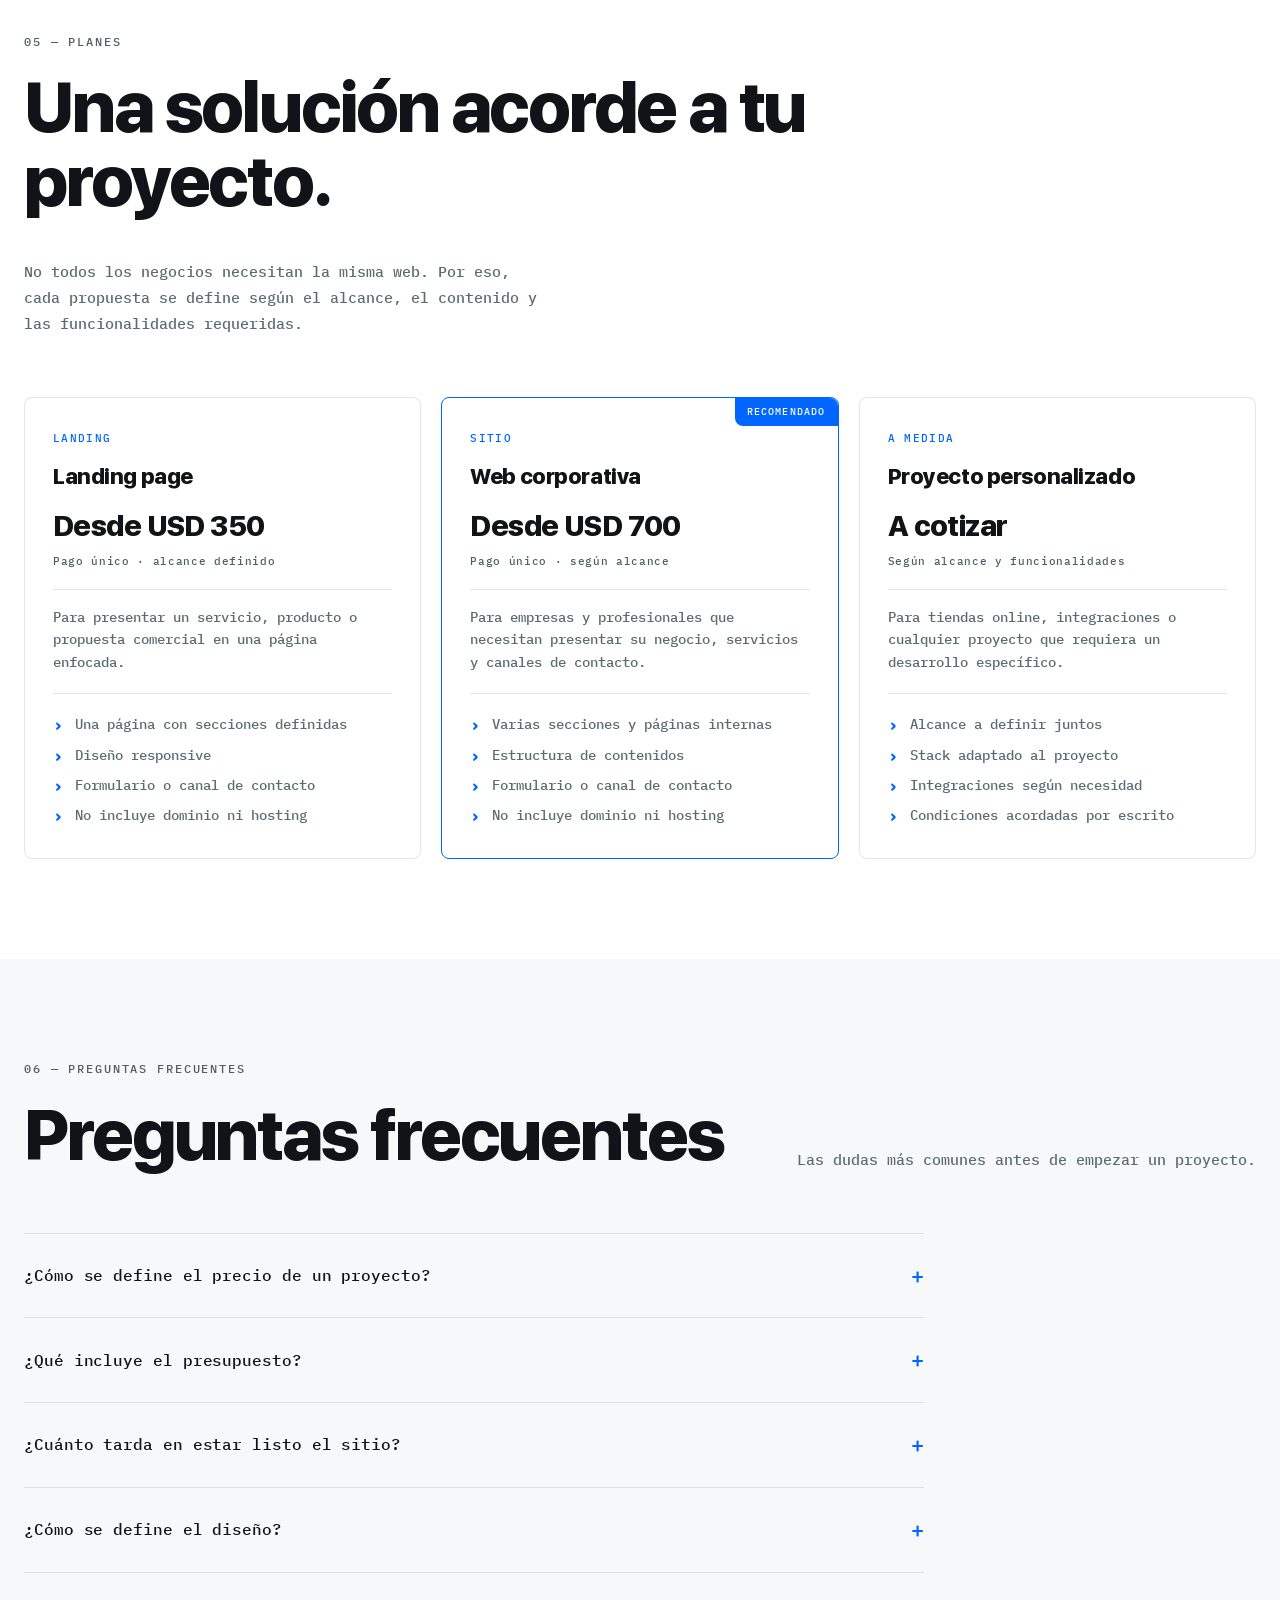
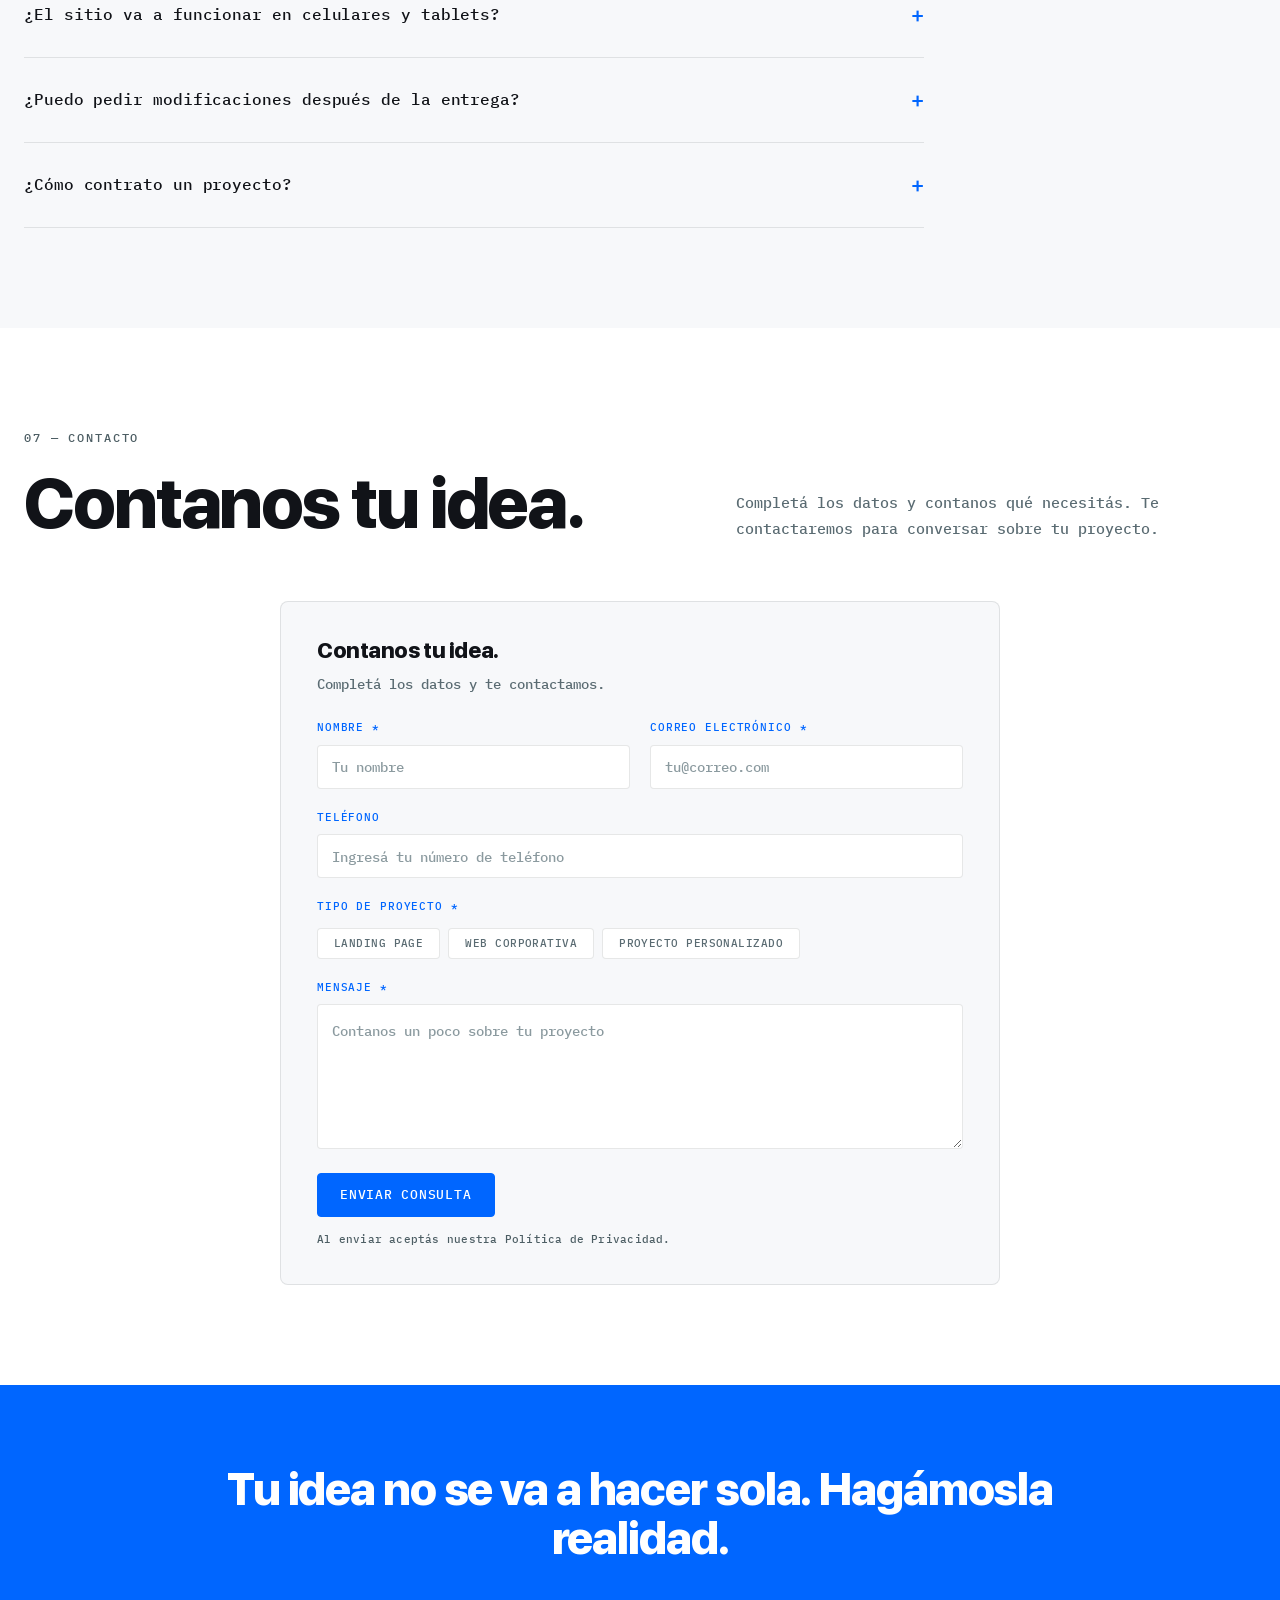
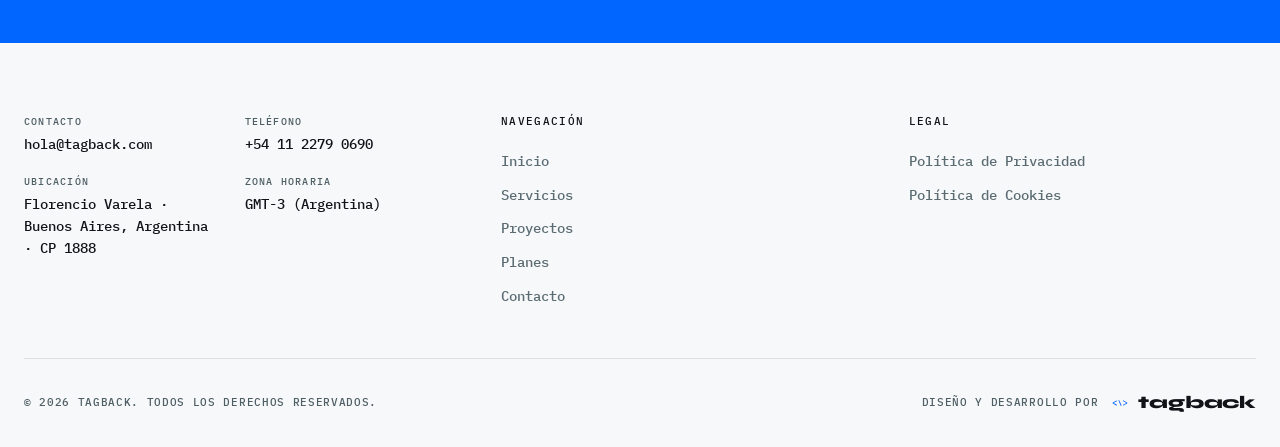
==== commit 85afa36d: "Update index.html" ====
--- a/index.html
+++ b/index.html
@@ -2,947 +2,528 @@
 <html lang="es" class="no-js">
 
 <head>
-
     <meta charset="UTF-8">
-
-    <meta
-        name="viewport"
-        content="width=device-width, initial-scale=1.0"
-    >
-
-    <title>tagback — Diseño y desarrollo web para marcas, profesionales y empresas</title>
-
-    <meta
-        name="description"
-        content="tagback diseña y desarrolla sitios web: landing pages, sitios corporativos, tiendas online y mantenimiento. Presencia digital profesional para tu negocio."
-    >
-
+    <meta name="viewport" content="width=device-width, initial-scale=1.0">
+    <title>tagback — Diseño y desarrollo web</title>
+    <meta name="description" content="tagback diseña y desarrolla sitios web: landing pages, sitios corporativos, tiendas online y mantenimiento. Presencia digital profesional para tu negocio.">
     <meta name="theme-color" content="#F7F8FA">
     <meta name="robots" content="index, follow">
     <meta name="author" content="tagback">
-
     <link rel="canonical" href="https://javierhiguera.github.io/TAGBACK/">
 
-    <!-- =====================================================
-         OPEN GRAPH
-         ===================================================== -->
-
+    <!-- OG / Twitter -->
     <meta property="og:title" content="tagback — Estudio de diseño y desarrollo web">
     <meta property="og:description" content="Diseñamos y desarrollamos sitios web rápidos, claros y pensados para convertir visitas en oportunidades de negocio.">
     <meta property="og:type" content="website">
     <meta property="og:locale" content="es_AR">
     <meta property="og:url" content="https://javierhiguera.github.io/TAGBACK/">
     <meta property="og:image" content="https://javierhiguera.github.io/TAGBACK/favicon/guri_isotipo.png">
-    <meta property="og:image:alt" content="tagback — Estudio de diseño y desarrollo web">
     <meta property="og:site_name" content="tagback">
-
-    <!-- =====================================================
-         TWITTER CARD
-         ===================================================== -->
-
     <meta name="twitter:card" content="summary_large_image">
     <meta name="twitter:title" content="tagback — Estudio de diseño y desarrollo web">
     <meta name="twitter:description" content="Diseñamos y desarrollamos sitios web rápidos, claros y pensados para convertir visitas en oportunidades de negocio.">
     <meta name="twitter:image" content="https://javierhiguera.github.io/TAGBACK/favicon/guri_isotipo.png">
 
-    <!-- =====================================================
-         FAVICON
-         ===================================================== -->
-
     <link rel="icon" type="image/png" href="./favicon/guri_isotipo.png">
     <link rel="alternate icon" href="./favicon/favicon.ico">
 
-    <script>
-        document.documentElement.classList.remove('no-js');
-    </script>
-
+    <script>document.documentElement.classList.remove('no-js');</script>
     <link rel="stylesheet" href="./css/styles.css">
-
 </head>
 
-
 <body>
-
-<a class="skip-link" href="#main">Saltar al contenido principal</a>
-
-
-<!-- =====================================================
-     HEADER
-     ===================================================== -->
+<a class="skip-link" href="#main" data-i18n="skip_link">Saltar al contenido principal</a>
 
 <header class="site-header">
-
     <div class="container header-inner">
-
         <a href="./" class="logo" aria-label="tagback — Inicio">
-
-            <img
-                src="./assets/logo/guri_isotipo.svg"
-                alt=""
-                class="logo-icon"
-                width="42"
-                height="42"
-            >
-
-            <span class="logo-text">
-                <span class="logo-wordmark">tagback</span>
-            </span>
-
+            <img src="./assets/logo/guri_isotipo.svg" alt="" class="logo-icon" width="42" height="42">
+            <span class="logo-text"><span class="logo-wordmark">tagback</span></span>
         </a>
 
-
         <nav class="main-nav" id="main-navigation" aria-label="Navegación principal">
-
-            <a href="#servicios">Servicios</a>
-            <a href="#trabajos">Proyectos</a>
-            <a href="#proceso">Proceso</a>
-            <a href="#planes">Planes</a>
-            <a href="#faq">Preguntas</a>
-            <a href="#contacto">Contacto</a>
-
+            <a href="#servicios" data-i18n="nav_services">Servicios</a>
+            <a href="#trabajos" data-i18n="nav_projects">Proyectos</a>
+            <a href="#proceso" data-i18n="nav_process">Proceso</a>
+            <a href="#planes" data-i18n="nav_plans">Planes</a>
+            <a href="#faq" data-i18n="nav_faq">Preguntas</a>
+            <a href="#contacto" data-i18n="nav_contact">Contacto</a>
         </nav>
 
-
         <div class="lang-switcher" aria-label="Selector de idioma">
-            <button type="button" class="lang-btn active" lang="es">ES</button>
-            <button type="button" class="lang-btn" lang="en">EN</button>
-        </div>
-
-
-        <button
-            class="menu-toggle"
-            type="button"
-            aria-label="Abrir menú"
-            aria-expanded="false"
-            aria-controls="main-navigation"
-        >
+            <button type="button" class="lang-btn active" data-lang="es" lang="es">ES</button>
+            <button type="button" class="lang-btn" data-lang="en" lang="en">EN</button>
+        </div>
+
+        <button class="menu-toggle" type="button" aria-label="Abrir menú" aria-expanded="false" aria-controls="main-navigation">
             <span></span>
             <span></span>
         </button>
-
     </div>
-
 </header>
 
-
-
 <main id="main">
 
-
-<!-- =====================================================
-     HERO
-     ===================================================== -->
-
-<section class="hero">
-
-    <div class="container">
-
-        <div class="hero-eyebrow">
-            <span>DISEÑO WEB</span>
-            <span class="dot" aria-hidden="true">●</span>
-            <span>DESARROLLO</span>
-            <span class="dot" aria-hidden="true">●</span>
-            <span>PRESENCIA DIGITAL</span>
-        </div>
-
-        <h1>
-            <span class="reveal-line"><span>Webs claras para</span></span>
-            <span class="reveal-line"><span>negocios que <em>quieren crecer.</em></span></span>
-        </h1>
-
-        <p class="hero-lead">
-            Diseñamos y desarrollamos sitios web rápidos, claros
-            y pensados para convertir visitas en oportunidades de negocio.
-        </p>
+    <!-- HERO -->
+    <section class="hero">
+        <div class="container">
+            <div class="hero-eyebrow">
+                <span data-i18n="hero_eyebrow_1">DISEÑO WEB</span>
+                <span class="dot" aria-hidden="true">●</span>
+                <span data-i18n="hero_eyebrow_2">DESARROLLO</span>
+                <span class="dot" aria-hidden="true">●</span>
+                <span data-i18n="hero_eyebrow_3">PRESENCIA DIGITAL</span>
+            </div>
+
+            <h1>
+                <span class="reveal-line"><span data-i18n="hero_title_1">Webs claras para</span></span>
+                <span class="reveal-line"><span><span data-i18n="hero_title_2">negocios que</span> <em data-i18n="hero_title_3">quieren crecer.</em></span></span>
+            </h1>
+
+            <p class="hero-lead" data-i18n="hero_lead">
+                Diseñamos y desarrollamos sitios web rápidos, claros y pensados para convertir visitas en oportunidades de negocio.
+            </p>
+        </div>
+    </section>
+
+    <!-- SERVICIOS -->
+    <section class="services section" id="servicios">
+        <div class="container services-inner">
+            <div class="services-intro">
+                <span class="section-eyebrow" data-i18n="services_eyebrow">01 — SERVICIOS</span>
+                <h2 class="section-title" data-i18n="services_title">Soluciones digitales para negocios que quieren avanzar.</h2>
+                <p class="section-desc" data-i18n="services_desc">Cada proyecto tiene necesidades diferentes. Hacé clic en cada servicio para ver el detalle.</p>
+            </div>
+
+            <div class="services-cards">
+                <article class="service-card">
+                    <button type="button" class="service-card-header" aria-expanded="false">
+                        <span class="service-card-num">01</span>
+                        <h3 class="service-card-title" data-i18n="srv_1_title">Landing pages</h3>
+                        <span class="service-card-icon" aria-hidden="true"></span>
+                    </button>
+                    <div class="service-card-panel">
+                        <div class="service-card-panel-inner">
+                            <p data-i18n="srv_1_desc">Una página enfocada en presentar una oferta concreta, con secciones definidas y una llamada a la acción principal. Incluye diseño responsive y un canal de contacto.</p>
+                        </div>
+                    </div>
+                </article>
+
+                <article class="service-card">
+                    <button type="button" class="service-card-header" aria-expanded="false">
+                        <span class="service-card-num">02</span>
+                        <h3 class="service-card-title" data-i18n="srv_2_title">Sitios web corporativos</h3>
+                        <span class="service-card-icon" aria-hidden="true"></span>
+                    </button>
+                    <div class="service-card-panel">
+                        <div class="service-card-panel-inner">
+                            <p data-i18n="srv_2_desc">Sitio con varias secciones o páginas internas para presentar la empresa, sus servicios y sus canales de contacto. Incluye estructura de contenidos y diseño responsive.</p>
+                        </div>
+                    </div>
+                </article>
+
+                <article class="service-card">
+                    <button type="button" class="service-card-header" aria-expanded="false">
+                        <span class="service-card-num">03</span>
+                        <h3 class="service-card-title" data-i18n="srv_3_title">Tiendas online</h3>
+                        <span class="service-card-icon" aria-hidden="true"></span>
+                    </button>
+                    <div class="service-card-panel">
+                        <div class="service-card-panel-inner">
+                            <p data-i18n="srv_3_desc">Catálogo de productos organizado, ficha de producto y flujo de compra o consulta. El alcance se define según la plataforma y las integraciones necesarias.</p>
+                        </div>
+                    </div>
+                </article>
+
+                <article class="service-card">
+                    <button type="button" class="service-card-header" aria-expanded="false">
+                        <span class="service-card-num">04</span>
+                        <h3 class="service-card-title" data-i18n="srv_4_title">Mantenimiento web</h3>
+                        <span class="service-card-icon" aria-hidden="true"></span>
+                    </button>
+                    <div class="service-card-panel">
+                        <div class="service-card-panel-inner">
+                            <p data-i18n="srv_4_desc">Actualizaciones, ajustes de contenido y soporte técnico para mantener el sitio en funcionamiento. Las condiciones se acuerdan por separado según cada caso.</p>
+                        </div>
+                    </div>
+                </article>
+            </div>
+        </div>
+    </section>
+
+    <!-- BENEFICIOS -->
+    <section class="why section" id="beneficios">
+        <div class="container why-inner">
+            <div class="why-intro">
+                <span class="section-eyebrow" data-i18n="why_eyebrow">02 — BENEFICIOS</span>
+                <h2 class="section-title" data-i18n="why_title">Una web con propósito, no solo apariencia.</h2>
+                <p class="section-desc" data-i18n="why_desc">Cada decisión está pensada para que tu sitio funcione: comunique, convierta y crezca con tu negocio.</p>
+            </div>
+
+            <div class="accordion-stack accordion-stack--right">
+                <!-- Beneficios omitidos por brevedad en data-i18n, pero se pueden agregar igual -->
+                <div class="accordion-item">
+                    <button type="button" class="accordion-header" aria-expanded="false">
+                        <span class="accordion-num">01</span>
+                        <h3 class="accordion-title">Diseño</h3>
+                        <span class="accordion-icon" aria-hidden="true"></span>
+                    </button>
+                    <div class="accordion-panel"><div class="accordion-panel-inner"><div class="accordion-panel-content"><p>Una identidad visual coherente con tu negocio, tus servicios y el público al que querés llegar.</p></div></div></div>
+                </div>
+                <div class="accordion-item">
+                    <button type="button" class="accordion-header" aria-expanded="false">
+                        <span class="accordion-num">02</span>
+                        <h3 class="accordion-title">Responsive</h3>
+                        <span class="accordion-icon" aria-hidden="true"></span>
+                    </button>
+                    <div class="accordion-panel"><div class="accordion-panel-inner"><div class="accordion-panel-content"><p>Sitios adaptados a celulares, tablets y computadoras para facilitar la navegación.</p></div></div></div>
+                </div>
+                <div class="accordion-item">
+                    <button type="button" class="accordion-header" aria-expanded="false">
+                        <span class="accordion-num">03</span>
+                        <h3 class="accordion-title">Rendimiento</h3>
+                        <span class="accordion-icon" aria-hidden="true"></span>
+                    </button>
+                    <div class="accordion-panel"><div class="accordion-panel-inner"><div class="accordion-panel-content"><p>Código y recursos optimizados para favorecer tiempos de carga y una navegación fluida.</p></div></div></div>
+                </div>
+                <div class="accordion-item">
+                    <button type="button" class="accordion-header" aria-expanded="false">
+                        <span class="accordion-num">04</span>
+                        <h3 class="accordion-title">Experiencia de usuario</h3>
+                        <span class="accordion-icon" aria-hidden="true"></span>
+                    </button>
+                    <div class="accordion-panel"><div class="accordion-panel-inner"><div class="accordion-panel-content"><p>Contenido organizado y llamadas a la acción que ayudan a encontrar información y contactar con tu negocio.</p></div></div></div>
+                </div>
+                <div class="accordion-item">
+                    <button type="button" class="accordion-header" aria-expanded="false">
+                        <span class="accordion-num">05</span>
+                        <h3 class="accordion-title">Escalabilidad</h3>
+                        <span class="accordion-icon" aria-hidden="true"></span>
+                    </button>
+                    <div class="accordion-panel"><div class="accordion-panel-inner"><div class="accordion-panel-content"><p>Una estructura preparada para incorporar nuevas secciones y funcionalidades según las necesidades del proyecto.</p></div></div></div>
+                </div>
+            </div>
+        </div>
+    </section>
+
+    <!-- PROYECTOS -->
+    <section class="work section" id="trabajos">
+        <div class="container">
+            <div class="section-head">
+                <div>
+                    <span class="section-eyebrow" data-i18n="work_eyebrow">03 — PROYECTOS</span>
+                    <h2 class="section-title" data-i18n="work_title">Proyectos que llevan ideas a la web.</h2>
+                </div>
+                <p class="section-desc" data-i18n="work_desc">Cada proyecto parte de una necesidad concreta y se convierte en una experiencia digital diseñada para su propósito.</p>
+            </div>
+
+            <div class="work-grid">
+                <article class="work-card">
+                    <div class="work-card-info">
+                        <div class="work-card-header"><span>NIVELPULIDOS.COM</span><span>2024</span></div>
+                        <h3 class="work-card-name">Nivel Pulidos</h3>
+                        <span class="work-card-category" data-i18n="cat_services">SERVICIOS</span>
+                        <p class="work-card-claim">Sitio corporativo para presentar servicios y facilitar el contacto.</p>
+                        <a class="work-card-link" href="#contacto" data-i18n="work_link">Ver proyecto →</a>
+                    </div>
+                    <div class="work-card-image"><img src="./assets/proyectos/1/NP_1.png" alt="Vista previa Nivel Pulidos" loading="lazy"></div>
+                </article>
+
+                <article class="work-card">
+                    <div class="work-card-info">
+                        <div class="work-card-header"><span>MIGAJA.COM</span><span>2024</span></div>
+                        <h3 class="work-card-name">Migaja</h3>
+                        <span class="work-card-category" data-i18n="cat_gastro">GASTRONOMÍA</span>
+                        <p class="work-card-claim">Web con menú y contacto directo para pedidos por WhatsApp.</p>
+                        <a class="work-card-link" href="#contacto" data-i18n="work_link">Ver proyecto →</a>
+                    </div>
+                    <div class="work-card-image"><img src="./assets/proyectos/2/foto2.jpg" alt="Vista previa Migaja" loading="lazy"></div>
+                </article>
+
+                <article class="work-card">
+                    <div class="work-card-info">
+                        <div class="work-card-header"><span>ALOSPIEDSDELMAESTRO.ORG</span><span>2024</span></div>
+                        <h3 class="work-card-name">A los pies del Maestro</h3>
+                        <span class="work-card-category" data-i18n="cat_church">IGLESIA</span>
+                        <p class="work-card-claim">Sitio institucional con landing de contacto para comunicar actividades y recibir consultas.</p>
+                        <a class="work-card-link" href="#contacto" data-i18n="work_link">Ver proyecto →</a>
+                    </div>
+                    <div class="work-card-image"><img src="./assets/proyectos/3/foto3.jpg" alt="Vista previa A los pies del Maestro" loading="lazy"></div>
+                </article>
+            </div>
+        </div>
+    </section>
+
+    <!-- PROCESO -->
+    <section class="process section" id="proceso">
+        <div class="container">
+            <div class="section-head">
+                <div>
+                    <span class="section-eyebrow" data-i18n="process_eyebrow">04 — PROCESO</span>
+                    <h2 class="section-title" data-i18n="process_title">De la idea al sitio publicado.</h2>
+                </div>
+                <p class="section-desc" data-i18n="process_desc">Cuatro etapas para llevar tu proyecto desde la primera conversación hasta el sitio online.</p>
+            </div>
+
+            <div class="process-list">
+                <details class="process-item">
+                    <summary data-i18n="proc_1_title">Etapa 01 — Descubrimiento</summary>
+                    <p data-i18n="proc_1_desc">Conocemos tu negocio, tus objetivos y las necesidades de tu proyecto.</p>
+                </details>
+                <details class="process-item">
+                    <summary data-i18n="proc_2_title">Etapa 02 — Propuesta</summary>
+                    <p data-i18n="proc_2_desc">Definimos el alcance, las funcionalidades, los plazos y el presupuesto.</p>
+                </details>
+                <details class="process-item">
+                    <summary data-i18n="proc_3_title">Etapa 03 — Diseño y desarrollo</summary>
+                    <p data-i18n="proc_3_desc">Construimos el sitio siguiendo la propuesta aprobada y los requisitos acordados.</p>
+                </details>
+                <details class="process-item">
+                    <summary data-i18n="proc_4_title">Etapa 04 — Revisión y entrega</summary>
+                    <p data-i18n="proc_4_desc">Revisamos el resultado, realizamos los ajustes incluidos y coordinamos la publicación.</p>
+                </details>
+            </div>
+        </div>
+    </section>
+
+    <!-- PLANES -->
+    <section class="plans section" id="planes">
+        <div class="container">
+            <div class="section-head">
+                <div>
+                    <span class="section-eyebrow" data-i18n="plans_eyebrow">05 — PLANES</span>
+                    <h2 class="section-title" data-i18n="plans_title">Una solución acorde a tu proyecto.</h2>
+                </div>
+                <p class="section-desc" data-i18n="plans_desc">No todos los negocios necesitan la misma web. Por eso, cada propuesta se define según el alcance, el contenido y las funcionalidades requeridas.</p>
+            </div>
+
+            <div class="plans-grid">
+                <a href="#contacto" class="plan-card">
+                    <span class="plan-label" data-i18n="plan_1_label">LANDING</span>
+                    <h3 data-i18n="plan_1_title">Landing page</h3>
+                    <p class="plan-price">Desde USD 350 <small data-i18n="plan_1_sub">Pago único · alcance definido</small></p>
+                    <p class="plan-desc" data-i18n="plan_1_desc">Para presentar un servicio, producto o propuesta comercial en una página enfocada.</p>
+                    <ul class="plan-features">
+                        <li data-i18n="plan_1_f1">Una página con secciones definidas</li>
+                        <li data-i18n="plan_1_f2">Diseño responsive</li>
+                        <li data-i18n="plan_1_f3">Formulario o canal de contacto</li>
+                        <li data-i18n="plan_1_f4">No incluye dominio ni hosting</li>
+                    </ul>
+                </a>
+
+                <a href="#contacto" class="plan-card plan-card--featured">
+                    <span class="plan-badge" data-i18n="plan_badge">RECOMENDADO</span>
+                    <span class="plan-label" data-i18n="plan_2_label">SITIO</span>
+                    <h3 data-i18n="plan_2_title">Web corporativa</h3>
+                    <p class="plan-price">Desde USD 700 <small data-i18n="plan_2_sub">Pago único · según alcance</small></p>
+                    <p class="plan-desc" data-i18n="plan_2_desc">Para empresas y profesionales que necesitan presentar su negocio, servicios y canales de contacto.</p>
+                    <ul class="plan-features">
+                        <li data-i18n="plan_2_f1">Varias secciones y páginas internas</li>
+                        <li data-i18n="plan_2_f2">Estructura de contenidos</li>
+                        <li data-i18n="plan_2_f3">Formulario o canal de contacto</li>
+                        <li data-i18n="plan_2_f4">No incluye dominio ni hosting</li>
+                    </ul>
+                </a>
+
+                <a href="#contacto" class="plan-card">
+                    <span class="plan-label" data-i18n="plan_3_label">A MEDIDA</span>
+                    <h3 data-i18n="plan_3_title">Proyecto personalizado</h3>
+                    <p class="plan-price">A cotizar <small data-i18n="plan_3_sub">Según alcance y funcionalidades</small></p>
+                    <p class="plan-desc" data-i18n="plan_3_desc">Para tiendas online, integraciones o cualquier proyecto que requiera un desarrollo específico.</p>
+                    <ul class="plan-features">
+                        <li data-i18n="plan_3_f1">Alcance a definir juntos</li>
+                        <li data-i18n="plan_3_f2">Stack adaptado al proyecto</li>
+                        <li data-i18n="plan_3_f3">Integraciones según necesidad</li>
+                        <li data-i18n="plan_3_f4">Condiciones acordadas por escrito</li>
+                    </ul>
+                </a>
+            </div>
+        </div>
+    </section>
+
+    <!-- FAQ -->
+    <section class="faq section" id="faq">
+        <div class="container">
+            <div class="section-head">
+                <div>
+                    <span class="section-eyebrow" data-i18n="faq_eyebrow">06 — PREGUNTAS FRECUENTES</span>
+                    <h2 class="section-title" data-i18n="faq_title">Preguntas frecuentes</h2>
+                </div>
+                <p class="section-desc" data-i18n="faq_desc">Las dudas más comunes antes de empezar un proyecto.</p>
+            </div>
+
+            <div class="faq-list">
+                <details class="faq-item">
+                    <summary data-i18n="faq_1_q">¿Cómo se define el precio de un proyecto?</summary>
+                    <p data-i18n="faq_1_a">El precio depende del tipo de sitio, la cantidad de secciones, las funcionalidades y el contenido. Los planes de landing y web corporativa tienen un valor de referencia desde USD 350 y USD 700. Los proyectos a medida se cotizan según su alcance.</p>
+                </details>
+                <details class="faq-item">
+                    <summary data-i18n="faq_2_q">¿Qué incluye el presupuesto?</summary>
+                    <p data-i18n="faq_2_a">El presupuesto detalla el alcance del trabajo y los servicios incluidos. El dominio y el hosting no están incluidos salvo que se indique lo contrario.</p>
+                </details>
+                <details class="faq-item">
+                    <summary data-i18n="faq_3_q">¿Cuánto tarda en estar listo el sitio?</summary>
+                    <p data-i18n="faq_3_a">El plazo depende de la complejidad del sitio y de la disponibilidad del contenido necesario. Se define antes de comenzar el trabajo.</p>
+                </details>
+                <details class="faq-item">
+                    <summary data-i18n="faq_4_q">¿Cómo se define el diseño?</summary>
+                    <p data-i18n="faq_4_a">La propuesta visual se adapta a la identidad, los objetivos y las necesidades de cada proyecto.</p>
+                </details>
+                <details class="faq-item">
+                    <summary data-i18n="faq_5_q">¿El sitio va a funcionar en celulares y tablets?</summary>
+                    <p data-i18n="faq_5_a">Los sitios se desarrollan con diseño responsive para adaptarse a diferentes tamaños de pantalla.</p>
+                </details>
+                <details class="faq-item">
+                    <summary data-i18n="faq_6_q">¿Puedo pedir modificaciones después de la entrega?</summary>
+                    <p data-i18n="faq_6_a">Los ajustes posteriores pueden presupuestarse por separado o contratarse mediante un servicio de mantenimiento.</p>
+                </details>
+                <details class="faq-item">
+                    <summary data-i18n="faq_7_q">¿Cómo contrato un proyecto?</summary>
+                    <p data-i18n="faq_7_a">Escribinos a hola@tagback.com con una descripción de tu proyecto. Revisaremos tus necesidades y prepararemos una propuesta.</p>
+                </details>
+            </div>
+        </div>
+    </section>
+
+    <!-- CONTACTO -->
+    <section class="contact section" id="contacto">
+        <div class="container">
+            <div class="section-head">
+                <div>
+                    <span class="section-eyebrow" data-i18n="contact_eyebrow">07 — CONTACTO</span>
+                    <h2 class="section-title" data-i18n="contact_title">Contanos tu idea.</h2>
+                </div>
+                <p class="section-desc" data-i18n="contact_desc">Completá los datos y contanos qué necesitás. Te contactaremos para conversar sobre tu proyecto.</p>
+            </div>
+
+            <div class="contact-grid">
+                <form class="quote-form" action="https://formspree.io/f/TU_ID" method="POST" novalidate>
+                    <h3 class="quote-form-title" data-i18n="form_title">Contanos tu idea.</h3>
+                    <p class="quote-form-lead" data-i18n="form_lead">Completá los datos y te contactamos.</p>
+
+                    <div class="quote-form-grid">
+                        <div class="form-field">
+                            <label for="quote-name" data-i18n="form_name">Nombre *</label>
+                            <input type="text" id="quote-name" name="name" autocomplete="name" data-i18n-placeholder="form_name_ph" placeholder="Tu nombre" required>
+                        </div>
+                        <div class="form-field">
+                            <label for="quote-email" data-i18n="form_email">Correo electrónico *</label>
+                            <input type="email" id="quote-email" name="email" autocomplete="email" data-i18n-placeholder="form_email_ph" placeholder="tu@correo.com" required>
+                        </div>
+                        <div class="form-field form-field-full">
+                            <label for="quote-phone" data-i18n="form_phone">Teléfono</label>
+                            <input type="tel" id="quote-phone" name="phone" autocomplete="tel" inputmode="tel" data-i18n-placeholder="form_phone_ph" placeholder="Ingresá tu número de teléfono">
+                        </div>
+                        <fieldset class="form-field form-field-full form-fieldset">
+                            <legend data-i18n="form_type">Tipo de proyecto *</legend>
+                            <div class="pill-group">
+                                <label class="pill"><input type="radio" name="project_type" value="landing" required><span data-i18n="form_type_1">Landing page</span></label>
+                                <label class="pill"><input type="radio" name="project_type" value="web-corporativa"><span data-i18n="form_type_2">Web corporativa</span></label>
+                                <label class="pill"><input type="radio" name="project_type" value="personalizado"><span data-i18n="form_type_3">Proyecto personalizado</span></label>
+                            </div>
+                        </fieldset>
+                        <div class="form-field form-field-full">
+                            <label for="quote-message" data-i18n="form_msg">Mensaje *</label>
+                            <textarea id="quote-message" name="message" rows="5" data-i18n-placeholder="form_msg_ph" placeholder="Contanos un poco sobre tu proyecto" required></textarea>
+                        </div>
+                    </div>
+
+                    <div class="quote-form-submit">
+                        <button type="submit" class="button button-primary" data-i18n="form_submit">Enviar consulta</button>
+                        <p class="form-legal-note" data-i18n="form_legal">Al enviar aceptás nuestra Política de Privacidad.</p>
+                    </div>
+                </form>
+            </div>
+        </div>
+    </section>
+
+    <!-- CTA FINAL -->
+    <section class="final-cta">
+        <div class="container">
+            <h2 data-i18n="cta_title">Tu idea no se va a hacer sola. Hagámosla realidad.</h2>
+        </div>
+    </section>
+
+</main>
+
+<!-- FOOTER REDISEÑADO -->
+<footer class="site-footer">
+    <div class="container footer-inner">
+
+        <!-- COLUMNA 1: CONTACTO -->
+        <div class="footer-contact">
+            <div class="footer-contact-meta">
+                <div>
+                    <span class="contact-meta-label" data-i18n="foot_contact">CONTACTO</span>
+                    <a href="mailto:hola@tagback.com" class="contact-meta-value">hola@tagback.com</a>
+                </div>
+                <div>
+                    <span class="contact-meta-label" data-i18n="foot_phone">TELÉFONO</span>
+                    <a href="tel:+541122790690" class="contact-meta-value">+54 11 2279 0690</a>
+                </div>
+                <div>
+                    <span class="contact-meta-label" data-i18n="foot_location">UBICACIÓN</span>
+                    <span class="contact-meta-value">Florencio Varela · Buenos Aires, Argentina · CP 1888</span>
+                </div>
+                <div>
+                    <span class="contact-meta-label" data-i18n="foot_tz">ZONA HORARIA</span>
+                    <span class="contact-meta-value">GMT-3 (Argentina)</span>
+                </div>
+            </div>
+        </div>
+
+        <!-- COLUMNA 2: NAVEGACIÓN -->
+        <div class="footer-links">
+            <strong data-i18n="foot_nav">NAVEGACIÓN</strong>
+            <a href="./" data-i18n="nav_home">Inicio</a>
+            <a href="#servicios" data-i18n="nav_services">Servicios</a>
+            <a href="#trabajos" data-i18n="nav_projects">Proyectos</a>
+            <a href="#planes" data-i18n="nav_plans">Planes</a>
+            <a href="#contacto" data-i18n="nav_contact">Contacto</a>
+        </div>
+
+        <!-- COLUMNA 3: LEGAL -->
+        <div class="footer-links">
+            <strong data-i18n="foot_legal">LEGAL</strong>
+            <a href="./privacidad.html" data-i18n="nav_privacy">Política de Privacidad</a>
+            <a href="./cookies.html" data-i18n="nav_cookies">Política de Cookies</a>
+        </div>
 
     </div>
 
-</section>
-
-
-
-<!-- =====================================================
-     SERVICIOS
-     ===================================================== -->
-
-<section class="services section" id="servicios">
-
-    <div class="container services-inner">
-
-        <div class="services-intro">
-            <span class="section-eyebrow">01 — SERVICIOS</span>
-            <h2 class="section-title">Soluciones digitales para negocios que quieren avanzar.</h2>
-            <p class="section-desc">
-                Cada proyecto tiene necesidades diferentes. Hacé clic
-                en cada servicio para ver el detalle.
-            </p>
-        </div>
-
-
-        <div class="services-cards">
-
-            <article class="service-card">
-                <button type="button" class="service-card-header" aria-expanded="false">
-                    <span class="service-card-num">01</span>
-                    <h3 class="service-card-title">Landing pages</h3>
-                    <span class="service-card-icon" aria-hidden="true"></span>
-                </button>
-                <div class="service-card-panel">
-                    <div class="service-card-panel-inner">
-                        <p>Una página enfocada en presentar una oferta concreta, con secciones definidas y una llamada a la acción principal. Incluye diseño responsive y un canal de contacto.</p>
-                    </div>
-                </div>
-            </article>
-
-            <article class="service-card">
-                <button type="button" class="service-card-header" aria-expanded="false">
-                    <span class="service-card-num">02</span>
-                    <h3 class="service-card-title">Sitios web corporativos</h3>
-                    <span class="service-card-icon" aria-hidden="true"></span>
-                </button>
-                <div class="service-card-panel">
-                    <div class="service-card-panel-inner">
-                        <p>Sitio con varias secciones o páginas internas para presentar la empresa, sus servicios y sus canales de contacto. Incluye estructura de contenidos y diseño responsive.</p>
-                    </div>
-                </div>
-            </article>
-
-            <article class="service-card">
-                <button type="button" class="service-card-header" aria-expanded="false">
-                    <span class="service-card-num">03</span>
-                    <h3 class="service-card-title">Tiendas online</h3>
-                    <span class="service-card-icon" aria-hidden="true"></span>
-                </button>
-                <div class="service-card-panel">
-                    <div class="service-card-panel-inner">
-                        <p>Catálogo de productos organizado, ficha de producto y flujo de compra o consulta. El alcance se define según la plataforma y las integraciones necesarias.</p>
-                    </div>
-                </div>
-            </article>
-
-            <article class="service-card">
-                <button type="button" class="service-card-header" aria-expanded="false">
-                    <span class="service-card-num">04</span>
-                    <h3 class="service-card-title">Mantenimiento web</h3>
-                    <span class="service-card-icon" aria-hidden="true"></span>
-                </button>
-                <div class="service-card-panel">
-                    <div class="service-card-panel-inner">
-                        <p>Actualizaciones, ajustes de contenido y soporte técnico para mantener el sitio en funcionamiento. Las condiciones se acuerdan por separado según cada caso.</p>
-                    </div>
-                </div>
-            </article>
-
-        </div>
-
-    </div>
-
-</section>
-
-
-
-<!-- =====================================================
-     BENEFICIOS
-     ===================================================== -->
-
-<section class="why section" id="beneficios">
-
-    <div class="container why-inner">
-
-        <div class="why-intro">
-            <span class="section-eyebrow">02 — BENEFICIOS</span>
-            <h2 class="section-title">Una web con propósito, no solo apariencia.</h2>
-            <p class="section-desc">
-                Cada decisión está pensada para que tu sitio funcione:
-                comunique, convierta y crezca con tu negocio.
-            </p>
-        </div>
-
-
-        <div class="accordion-stack accordion-stack--right">
-
-            <div class="accordion-item">
-                <button type="button" class="accordion-header" aria-expanded="false">
-                    <span class="accordion-num">01</span>
-                    <h3 class="accordion-title">Diseño</h3>
-                    <span class="accordion-icon" aria-hidden="true"></span>
-                </button>
-                <div class="accordion-panel">
-                    <div class="accordion-panel-inner">
-                        <div class="accordion-panel-content">
-                            <p>Una identidad visual coherente con tu negocio, tus servicios y el público al que querés llegar.</p>
-                        </div>
-                    </div>
-                </div>
-            </div>
-
-            <div class="accordion-item">
-                <button type="button" class="accordion-header" aria-expanded="false">
-                    <span class="accordion-num">02</span>
-                    <h3 class="accordion-title">Responsive</h3>
-                    <span class="accordion-icon" aria-hidden="true"></span>
-                </button>
-                <div class="accordion-panel">
-                    <div class="accordion-panel-inner">
-                        <div class="accordion-panel-content">
-                            <p>Sitios adaptados a celulares, tablets y computadoras para facilitar la navegación.</p>
-                        </div>
-                    </div>
-                </div>
-            </div>
-
-            <div class="accordion-item">
-                <button type="button" class="accordion-header" aria-expanded="false">
-                    <span class="accordion-num">03</span>
-                    <h3 class="accordion-title">Rendimiento</h3>
-                    <span class="accordion-icon" aria-hidden="true"></span>
-                </button>
-                <div class="accordion-panel">
-                    <div class="accordion-panel-inner">
-                        <div class="accordion-panel-content">
-                            <p>Código y recursos optimizados para favorecer tiempos de carga y una navegación fluida.</p>
-                        </div>
-                    </div>
-                </div>
-            </div>
-
-            <div class="accordion-item">
-                <button type="button" class="accordion-header" aria-expanded="false">
-                    <span class="accordion-num">04</span>
-                    <h3 class="accordion-title">Experiencia de usuario</h3>
-                    <span class="accordion-icon" aria-hidden="true"></span>
-                </button>
-                <div class="accordion-panel">
-                    <div class="accordion-panel-inner">
-                        <div class="accordion-panel-content">
-                            <p>Contenido organizado y llamadas a la acción que ayudan a encontrar información y contactar con tu negocio.</p>
-                        </div>
-                    </div>
-                </div>
-            </div>
-
-            <div class="accordion-item">
-                <button type="button" class="accordion-header" aria-expanded="false">
-                    <span class="accordion-num">05</span>
-                    <h3 class="accordion-title">Escalabilidad</h3>
-                    <span class="accordion-icon" aria-hidden="true"></span>
-                </button>
-                <div class="accordion-panel">
-                    <div class="accordion-panel-inner">
-                        <div class="accordion-panel-content">
-                            <p>Una estructura preparada para incorporar nuevas secciones y funcionalidades según las necesidades del proyecto.</p>
-                        </div>
-                    </div>
-                </div>
-            </div>
-
-        </div>
-
-    </div>
-
-</section>
-
-
-
-<!-- =====================================================
-     PROYECTOS
-     ===================================================== -->
-
-<section class="work section" id="trabajos">
-
-    <div class="container">
-
-        <div class="section-head">
-            <div>
-                <span class="section-eyebrow">03 — PROYECTOS</span>
-                <h2 class="section-title">Proyectos que llevan ideas a la web.</h2>
-            </div>
-            <p class="section-desc">
-                Cada proyecto parte de una necesidad concreta
-                y se convierte en una experiencia digital diseñada para su propósito.
-            </p>
-        </div>
-
-
-        <div class="work-grid">
-
-            <article class="work-card">
-                <div class="work-card-info">
-                    <div class="work-card-header">
-                        <span>NIVELPULIDOS.COM</span>
-                        <span>2024</span>
-                    </div>
-                    <h3 class="work-card-name">Nivel Pulidos</h3>
-                    <span class="work-card-category">SERVICIOS</span>
-                    <p class="work-card-claim">
-                        Sitio corporativo para presentar servicios
-                        y facilitar el contacto.
-                    </p>
-                    <a class="work-card-link" href="#contacto">
-                        Ver proyecto →
-                    </a>
-                </div>
-                <div class="work-card-image">
-                    <img
-                        src="./assets/proyectos/1/NP_1.png"
-                        alt="Vista previa del sitio web de Nivel Pulidos"
-                        loading="lazy"
-                    >
-                </div>
-            </article>
-
-
-            <article class="work-card">
-                <div class="work-card-info">
-                    <div class="work-card-header">
-                        <span>MIGAJA.COM</span>
-                        <span>2024</span>
-                    </div>
-                    <h3 class="work-card-name">Migaja</h3>
-                    <span class="work-card-category">GASTRONOMÍA</span>
-                    <p class="work-card-claim">
-                        Web con menú y contacto directo
-                        para pedidos por WhatsApp.
-                    </p>
-                    <a class="work-card-link" href="#contacto">
-                        Ver proyecto →
-                    </a>
-                </div>
-                <div class="work-card-image">
-                    <img
-                        src="./assets/proyectos/2/foto2.jpg"
-                        alt="Vista previa del sitio web de Migaja"
-                        loading="lazy"
-                    >
-                </div>
-            </article>
-
-
-            <article class="work-card">
-                <div class="work-card-info">
-                    <div class="work-card-header">
-                        <span>ALOSPIEDSDELMAESTRO.ORG</span>
-                        <span>2024</span>
-                    </div>
-                    <h3 class="work-card-name">A los pies del Maestro</h3>
-                    <span class="work-card-category">IGLESIA</span>
-                    <p class="work-card-claim">
-                        Sitio institucional con landing de contacto
-                        para comunicar actividades y recibir consultas.
-                    </p>
-                    <a class="work-card-link" href="#contacto">
-                        Ver proyecto →
-                    </a>
-                </div>
-                <div class="work-card-image">
-                    <img
-                        src="./assets/proyectos/3/foto3.jpg"
-                        alt="Vista previa del sitio web de A los pies del Maestro"
-                        loading="lazy"
-                    >
-                </div>
-            </article>
-
-        </div>
-
-    </div>
-
-</section>
-
-
-
-<!-- =====================================================
-     PROCESO
-     ===================================================== -->
-
-<section class="process section" id="proceso">
-
-    <div class="container">
-
-        <div class="section-head">
-            <div>
-                <span class="section-eyebrow">04 — PROCESO</span>
-                <h2 class="section-title">De la idea al sitio publicado.</h2>
-            </div>
-            <p class="section-desc">
-                Cuatro etapas para llevar tu proyecto desde la
-                primera conversación hasta el sitio online.
-            </p>
-        </div>
-
-
-        <div class="process-list">
-
-            <details class="process-item">
-                <summary>Etapa 01 — Descubrimiento</summary>
-                <p>Conocemos tu negocio, tus objetivos y las necesidades de tu proyecto.</p>
-            </details>
-
-            <details class="process-item">
-                <summary>Etapa 02 — Propuesta</summary>
-                <p>Definimos el alcance, las funcionalidades, los plazos y el presupuesto.</p>
-            </details>
-
-            <details class="process-item">
-                <summary>Etapa 03 — Diseño y desarrollo</summary>
-                <p>Construimos el sitio siguiendo la propuesta aprobada y los requisitos acordados.</p>
-            </details>
-
-            <details class="process-item">
-                <summary>Etapa 04 — Revisión y entrega</summary>
-                <p>Revisamos el resultado, realizamos los ajustes incluidos y coordinamos la publicación.</p>
-            </details>
-
-        </div>
-
-    </div>
-
-</section>
-
-
-
-<!-- =====================================================
-     PLANES
-     ===================================================== -->
-
-<section class="plans section" id="planes">
-
-    <div class="container">
-
-        <div class="section-head">
-            <div>
-                <span class="section-eyebrow">05 — PLANES</span>
-                <h2 class="section-title">Una solución acorde a tu proyecto.</h2>
-            </div>
-            <p class="section-desc">
-                No todos los negocios necesitan la misma web. Por eso,
-                cada propuesta se define según el alcance, el contenido
-                y las funcionalidades requeridas.
-            </p>
-        </div>
-
-
-        <div class="plans-grid">
-
-            <a href="#contacto" class="plan-card">
-                <span class="plan-label">LANDING</span>
-                <h3>Landing page</h3>
-
-                <p class="plan-price">
-                    Desde USD 350
-                    <small>Pago único · alcance definido</small>
-                </p>
-
-                <p class="plan-desc">
-                    Para presentar un servicio, producto o propuesta
-                    comercial en una página enfocada.
-                </p>
-
-                <ul class="plan-features">
-                    <li>Una página con secciones definidas</li>
-                    <li>Diseño responsive</li>
-                    <li>Formulario o canal de contacto</li>
-                    <li>No incluye dominio ni hosting</li>
-                </ul>
-            </a>
-
-
-            <a href="#contacto" class="plan-card plan-card--featured">
-                <span class="plan-badge">RECOMENDADO</span>
-                <span class="plan-label">SITIO</span>
-                <h3>Web corporativa</h3>
-
-                <p class="plan-price">
-                    Desde USD 700
-                    <small>Pago único · según alcance</small>
-                </p>
-
-                <p class="plan-desc">
-                    Para empresas y profesionales que necesitan presentar
-                    su negocio, servicios y canales de contacto.
-                </p>
-
-                <ul class="plan-features">
-                    <li>Varias secciones y páginas internas</li>
-                    <li>Estructura de contenidos</li>
-                    <li>Formulario o canal de contacto</li>
-                    <li>No incluye dominio ni hosting</li>
-                </ul>
-            </a>
-
-
-            <a href="#contacto" class="plan-card">
-                <span class="plan-label">A MEDIDA</span>
-                <h3>Proyecto personalizado</h3>
-
-                <p class="plan-price">
-                    A cotizar
-                    <small>Según alcance y funcionalidades</small>
-                </p>
-
-                <p class="plan-desc">
-                    Para tiendas online, integraciones o cualquier
-                    proyecto que requiera un desarrollo específico.
-                </p>
-
-                <ul class="plan-features">
-                    <li>Alcance a definir juntos</li>
-                    <li>Stack adaptado al proyecto</li>
-                    <li>Integraciones según necesidad</li>
-                    <li>Condiciones acordadas por escrito</li>
-                </ul>
-            </a>
-
-        </div>
-
-    </div>
-
-</section>
-
-
-
-<!-- =====================================================
-     FAQ
-     ===================================================== -->
-
-<section class="faq section" id="faq">
-
-    <div class="container">
-
-        <div class="section-head">
-            <div>
-                <span class="section-eyebrow">06 — PREGUNTAS FRECUENTES</span>
-                <h2 class="section-title">Preguntas frecuentes</h2>
-            </div>
-            <p class="section-desc">
-                Las dudas más comunes antes de empezar un proyecto.
-            </p>
-        </div>
-
-
-        <div class="faq-list">
-
-            <details class="faq-item">
-                <summary>¿Cómo se define el precio de un proyecto?</summary>
-                <p>El precio depende del tipo de sitio, la cantidad de secciones, las funcionalidades y el contenido. Los planes de landing y web corporativa tienen un valor de referencia desde USD 350 y USD 700. Los proyectos a medida se cotizan según su alcance.</p>
-            </details>
-
-            <details class="faq-item">
-                <summary>¿Qué incluye el presupuesto?</summary>
-                <p>El presupuesto detalla el alcance del trabajo y los servicios incluidos. El dominio y el hosting no están incluidos salvo que se indique lo contrario.</p>
-            </details>
-
-            <details class="faq-item">
-                <summary>¿Cuánto tarda en estar listo el sitio?</summary>
-                <p>El plazo depende de la complejidad del sitio y de la disponibilidad del contenido necesario. Se define antes de comenzar el trabajo.</p>
-            </details>
-
-            <details class="faq-item">
-                <summary>¿Cómo se define el diseño?</summary>
-                <p>La propuesta visual se adapta a la identidad, los objetivos y las necesidades de cada proyecto.</p>
-            </details>
-
-            <details class="faq-item">
-                <summary>¿El sitio va a funcionar en celulares y tablets?</summary>
-                <p>Los sitios se desarrollan con diseño responsive para adaptarse a diferentes tamaños de pantalla.</p>
-            </details>
-
-            <details class="faq-item">
-                <summary>¿Puedo pedir modificaciones después de la entrega?</summary>
-                <p>Los ajustes posteriores pueden presupuestarse por separado o contratarse mediante un servicio de mantenimiento.</p>
-            </details>
-
-            <details class="faq-item">
-                <summary>¿Cómo contrato un proyecto?</summary>
-                <p>Escribinos a <a href="mailto:hola@tagback.com">hola@tagback.com</a> con una descripción de tu proyecto. Revisaremos tus necesidades y prepararemos una propuesta.</p>
-            </details>
-
-        </div>
-
-    </div>
-
-</section>
-
-
-
-<!-- =====================================================
-     CONTACTO
-     ===================================================== -->
-
-<section class="contact section" id="contacto">
-
-    <div class="container">
-
-        <div class="section-head">
-            <div>
-                <span class="section-eyebrow">07 — CONTACTO</span>
-                <h2 class="section-title">Contanos tu idea.</h2>
-            </div>
-            <p class="section-desc">
-                Completá los datos y contanos qué necesitás.
-                Te contactaremos para conversar sobre tu proyecto.
-            </p>
-        </div>
-
-
-        <div class="contact-grid">
-
-            <form
-                class="quote-form"
-                action="https://formspree.io/f/TU_ID"
-                method="POST"
-                novalidate
-            >
-
-                <h3 class="quote-form-title">Contanos tu idea.</h3>
-                <p class="quote-form-lead">
-                    Completá los datos y te contactamos.
-                </p>
-
-                <div class="quote-form-grid">
-
-                    <div class="form-field">
-                        <label for="quote-name">Nombre *</label>
-                        <input
-                            type="text"
-                            id="quote-name"
-                            name="name"
-                            autocomplete="name"
-                            placeholder="Tu nombre"
-                            required
-                        >
-                    </div>
-
-                    <div class="form-field">
-                        <label for="quote-email">Correo electrónico *</label>
-                        <input
-                            type="email"
-                            id="quote-email"
-                            name="email"
-                            autocomplete="email"
-                            placeholder="tu@correo.com"
-                            required
-                        >
-                    </div>
-
-                    <div class="form-field form-field-full">
-                        <label for="quote-phone">Teléfono</label>
-                        <input
-                            type="tel"
-                            id="quote-phone"
-                            name="phone"
-                            autocomplete="tel"
-                            inputmode="tel"
-                            placeholder="Ingresá tu número de teléfono"
-                        >
-                    </div>
-
-                    <fieldset class="form-field form-field-full form-fieldset">
-                        <legend>Tipo de proyecto *</legend>
-                        <div class="pill-group">
-                            <label class="pill">
-                                <input type="radio" name="project_type" value="landing" required>
-                                <span>Landing page</span>
-                            </label>
-                            <label class="pill">
-                                <input type="radio" name="project_type" value="web-corporativa">
-                                <span>Web corporativa</span>
-                            </label>
-                            <label class="pill">
-                                <input type="radio" name="project_type" value="personalizado">
-                                <span>Proyecto personalizado</span>
-                            </label>
-                        </div>
-                    </fieldset>
-
-                    <div class="form-field form-field-full">
-                        <label for="quote-message">Mensaje *</label>
-                        <textarea
-                            id="quote-message"
-                            name="message"
-                            rows="5"
-                            placeholder="Contanos un poco sobre tu proyecto"
-                            required
-                        ></textarea>
-                    </div>
-
-                </div>
-
-                <div class="quote-form-submit">
-                    <button type="submit" class="button button-primary">
-                        Enviar consulta
-                    </button>
-
-                    <p class="form-legal-note">
-                        Al enviar aceptás nuestra
-                        <a href="./privacidad.html">Política de Privacidad</a>.
-                    </p>
-                </div>
-
-            </form>
-
-        </div>
-
-    </div>
-
-</section>
-
-
-
-<!-- =====================================================
-     CTA FINAL
-     ===================================================== -->
-
-<section class="final-cta">
-    <div class="container">
-        <h2>Tu idea no se va a hacer sola. Hagámosla realidad.</h2>
-    </div>
-</section>
-
-
-</main>
-
-
-
-<!-- =====================================================
-     FOOTER
-     ===================================================== -->
-
-<footer class="site-footer">
-
-    <div class="container footer-inner">
-
-        <div class="footer-contact">
-            <span class="footer-brand-name">tagback</span>
-
-            <div class="footer-contact-meta">
-                <div>
-                    <span class="contact-meta-label">CONTACTO</span>
-                    <a href="mailto:hola@tagback.com" class="contact-meta-value">
-                        hola@tagback.com
-                    </a>
-                </div>
-                <div>
-                    <span class="contact-meta-label">TELÉFONO</span>
-                    <a href="tel:+541122790690" class="contact-meta-value">
-                        +54 11 2279 0690
-                    </a>
-                </div>
-                <div>
-                    <span class="contact-meta-label">ZONA HORARIA</span>
-                    <span class="contact-meta-value">GMT-3 (Argentina)</span>
-                </div>
-                <div>
-                    <span class="contact-meta-label">UBICACIÓN</span>
-                    <span class="contact-meta-value">Florencio Varela · Buenos Aires, Argentina · CP 1888</span>
-                </div>
-            </div>
-        </div>
-
-        <div class="footer-links">
-            <strong>NAVEGACIÓN</strong>
-            <a href="./">Inicio</a>
-            <a href="#servicios">Servicios</a>
-            <a href="#trabajos">Proyectos</a>
-            <a href="#planes">Planes</a>
-            <a href="#contacto">Contacto</a>
-        </div>
-
-        <div class="footer-links">
-            <strong>LEGAL</strong>
-            <a href="./privacidad.html">Política de Privacidad</a>
-            <a href="./cookies.html">Política de Cookies</a>
-        </div>
-
-    </div>
-
-
+    <!-- FOOTER BOTTOM -->
     <div class="container footer-bottom">
-
         <span class="footer-copyright">
-            © 2026 tagback. Todos los derechos reservados.
+            © 2026 tagback. <span data-i18n="foot_rights">Todos los derechos reservados.</span>
         </span>
-
         <span class="footer-credit-brand">
-            <span class="footer-credit-text">Diseño y desarrollo por</span>
-            <img
-                src="./assets/logo/guri_isotipo.svg"
-                alt=""
-                class="footer-credit-icon"
-                width="20"
-                height="20"
-            >
+            <span class="footer-credit-text" data-i18n="foot_credit">Diseño y desarrollo por</span>
+            <img src="./assets/logo/guri_isotipo.svg" alt="" class="footer-credit-icon" width="22" height="22">
             <span class="footer-credit-wordmark">tagback</span>
         </span>
-
     </div>
-
 </footer>
 
-
-
-<!-- =====================================================
-     INTRO — logo grande + globo giratorio alrededor
-     ===================================================== -->
-
+<!-- INTRO -->
 <div class="tb-intro" id="tb-intro" aria-hidden="true">
-
     <div class="tb-intro-stage">
-
         <div class="tb-intro-globe" aria-hidden="true"></div>
-
-        <img
-            src="./assets/logo/guri_isotipo.svg"
-            alt=""
-            class="tb-intro-logo"
-            width="720"
-            height="720"
-        >
-
-    </div>
-
-</div>
-
-
-
-<!-- =====================================================
-     COOKIES
-     ===================================================== -->
-
-<div
-    class="cookie-banner"
-    id="cookie-banner"
-    role="dialog"
-    aria-modal="true"
-    aria-labelledby="cookie-title"
-    aria-describedby="cookie-desc"
->
-    <div class="cookie-card">
-
-        <h2 id="cookie-title">Uso de cookies</h2>
-
-        <p id="cookie-desc">
-            Usamos cookies para analizar cómo se utiliza este sitio
-            y mejorar la experiencia de navegación. Más info en nuestra
-            <a href="./cookies.html">Política de Cookies</a>.
-        </p>
-
-        <div class="cookie-actions">
-            <button type="button" class="button button-primary" data-cookie-accept>
-                Aceptar
-            </button>
-            <button type="button" class="button button-secondary" data-cookie-reject>
-                Rechazar
-            </button>
-        </div>
-
+        <img src="./assets/logo/guri_isotipo.svg" alt="" class="tb-intro-logo" width="720" height="720">
     </div>
 </div>
 
-
+<!-- COOKIES -->
+<div class="cookie-banner" id="cookie-banner" role="dialog" aria-modal="true" aria-labelledby="cookie-title">
+    <div class="cookie-card">
+        <h2 id="cookie-title" data-i18n="cookie_title">Uso de cookies</h2>
+        <p id="cookie-desc" data-i18n="cookie_desc">Usamos cookies para analizar cómo se utiliza este sitio y mejorar la experiencia de navegación.</p>
+        <div class="cookie-actions">
+            <button type="button" class="button button-primary" data-cookie-accept data-i18n="cookie_accept">Aceptar</button>
+            <button type="button" class="button button-secondary" data-cookie-reject data-i18n="cookie_reject">Rechazar</button>
+        </div>
+    </div>
+</div>
 
 <script src="./js/script.js"></script>
-
 </body>
-
 </html>
--- a/css/styles.css
+++ b/css/styles.css
@@ -1,6 +1,8 @@
 /* =========================================================
-   TAGBACK — STYLES v24
-   Tipografías: Syne (principal) + IBM Plex Mono Medium (técnica)
+   TAGBACK — STYLES v25
+   Tipografías: SF UI Display Heavy (títulos)
+                IBM Plex Mono Medium (contenido/técnico)
+                Syne (marca)
    ========================================================= */
 
 
@@ -24,6 +26,14 @@
     font-display: swap;
 }
 
+@font-face {
+    font-family: "SFUIDisplayHeavy";
+    src: url("../assets/fonts/SFUIDisplay-Heavy.ttf") format("truetype");
+    font-weight: 900;
+    font-style: normal;
+    font-display: swap;
+}
+
 
 /* =========================================================
    VARIABLES
@@ -50,9 +60,10 @@
     --success: #10893e;
     --error: #c81e1e;
 
-    --title: "Syne", -apple-system, BlinkMacSystemFont, "Segoe UI", sans-serif;
-    --body: "Syne", -apple-system, BlinkMacSystemFont, "Segoe UI", sans-serif;
-    --mono: "IBMPlexMonoMedium", "IBM Plex Mono", "SF Mono", monospace;
+    /* NUEVO: Asignación tipográfica solicitada */
+    --title: "SFUIDisplayHeavy", -apple-system, BlinkMacSystemFont, "Segoe UI", sans-serif;
+    --body: "IBMPlexMonoMedium", "IBM Plex Mono", "SF Mono", monospace;
+    --brand: "Syne", -apple-system, BlinkMacSystemFont, "Segoe UI", sans-serif;
 
     --container: 1240px;
     --section-padding: 100px;
@@ -81,7 +92,8 @@
     color: var(--ink);
     font-family: var(--body);
     font-weight: 500;
-    line-height: 1.55;
+    font-size: 0.95rem; /* Ajuste por IBM Plex Mono */
+    line-height: 1.6;
     overflow-x: hidden;
     -webkit-font-smoothing: antialiased;
 }
@@ -114,12 +126,19 @@
 .legal-content h2,
 .legal-content h3 {
     font-family: var(--title);
+    font-weight: 900;
+    letter-spacing: -0.02em;
+}
+
+.hero h1 { font-weight: 900; }
+
+/* La marca siempre usa Syne */
+.logo-wordmark,
+.footer-brand-name,
+.footer-credit-wordmark {
+    font-family: var(--brand);
     font-weight: 800;
-    letter-spacing: -0.02em;
-}
-
-.hero h1 { font-weight: 800; }
-.footer-brand-name { font-family: var(--title); font-weight: 800; }
+}
 
 
 /* =========================================================
@@ -135,7 +154,7 @@
     padding: 10px 16px;
     border-radius: 4px;
     z-index: 9999;
-    font-family: var(--mono);
+    font-family: var(--body);
     font-size: 0.8rem;
     transition: top 0.2s ease;
 }
@@ -170,7 +189,7 @@
 
 .section-eyebrow {
     display: block;
-    font-family: var(--mono);
+    font-family: var(--body);
     font-size: 0.78rem;
     letter-spacing: 0.15em;
     text-transform: uppercase;
@@ -180,7 +199,7 @@
 
 .section-title {
     font-size: clamp(2.4rem, 5.5vw, 4.5rem);
-    line-height: 0.98;
+    line-height: 1.05; /* Ajustado por SFUIDisplay */
     letter-spacing: -0.03em;
     color: var(--ink);
     margin: 0;
@@ -236,7 +255,6 @@
     cursor: pointer;
 }
 
-/* NUEVO: logo más grande (punto 1) */
 .logo-icon {
     width: 42px;
     height: 42px;
@@ -247,9 +265,7 @@
 
 .logo-wordmark {
     color: var(--ink);
-    font-family: var(--title);
-    font-weight: 800;
-    font-size: 1.35rem; /* NUEVO: 1.15rem → 1.35rem */
+    font-size: 1.5rem;
     letter-spacing: -0.02em;
 }
 
@@ -268,8 +284,8 @@
 .main-nav a {
     position: relative;
     color: var(--gray);
-    font-family: var(--mono);
-    font-size: 0.78rem;
+    font-family: var(--body);
+    font-size: 0.8rem;
     letter-spacing: 0.06em;
     text-transform: uppercase;
     transition: color 200ms var(--ease-soft);
@@ -288,9 +304,43 @@
 }
 
 .main-nav a:hover { color: var(--ink); }
-.main-nav a:hover::after {
-    transform: scaleX(1);
-    transform-origin: left center;
+.main-nav a::after { transform: scaleX(1); transform-origin: left center; }
+
+
+/* =========================================================
+   SELECTOR DE IDIOMA (NUEVO)
+   ========================================================= */
+
+.lang-switcher {
+    display: flex;
+    align-items: center;
+    gap: 4px;
+    padding: 4px;
+    border: 1px solid var(--line);
+    border-radius: 4px;
+    background: var(--bg-white);
+    margin-left: 12px;
+}
+
+.lang-btn {
+    background: transparent;
+    border: 0;
+    color: var(--gray);
+    font-family: var(--body);
+    font-size: 0.7rem;
+    letter-spacing: 0.05em;
+    padding: 4px 8px;
+    border-radius: 2px;
+    transition: all 200ms var(--ease-soft);
+}
+
+.lang-btn.active {
+    background: var(--ink);
+    color: var(--bg-white);
+}
+
+.lang-btn:hover:not(.active) {
+    color: var(--ink);
 }
 
 
@@ -358,7 +408,7 @@
     display: flex;
     align-items: center;
     gap: 14px;
-    font-family: var(--mono);
+    font-family: var(--body);
     font-size: 0.75rem;
     letter-spacing: 0.14em;
     text-transform: uppercase;
@@ -373,7 +423,7 @@
 
 .hero h1 {
     font-size: clamp(2.8rem, 6.5vw, 5.5rem);
-    line-height: 1.0;
+    line-height: 1.05;
     letter-spacing: -0.03em;
     color: var(--ink);
     margin-bottom: 28px;
@@ -405,12 +455,11 @@
     to { transform: translate3d(0, 0, 0); }
 }
 
-/* NUEVO: sin botones, el lead cierra el hero (punto 2) */
 .hero-lead {
     max-width: 620px;
     color: var(--gray);
-    font-size: 1.05rem;
-    line-height: 1.65;
+    font-size: 1rem;
+    line-height: 1.7;
     margin-bottom: 0;
     opacity: 0;
     transform: translate3d(0, 16px, 0);
@@ -437,8 +486,8 @@
     padding: 0 22px;
     border: 1px solid transparent;
     border-radius: 4px;
-    font-family: var(--mono);
-    font-size: 0.75rem;
+    font-family: var(--body);
+    font-size: 0.8rem;
     font-weight: 500;
     letter-spacing: 0.06em;
     text-transform: uppercase;
@@ -498,7 +547,6 @@
     overflow: hidden;
     transition: border-color 300ms var(--ease-soft);
     opacity: 0;
-    /* NUEVO: entran desde la izquierda (punto 4) */
     transform: translate3d(-20px, 0, 0);
 }
 
@@ -527,7 +575,7 @@
 .accordion-header:hover { background: rgba(0, 102, 255, 0.02); }
 
 .accordion-num {
-    font-family: var(--mono);
+    font-family: var(--body);
     font-size: 0.72rem;
     letter-spacing: 0.1em;
     color: var(--blue);
@@ -628,7 +676,7 @@
 
 
 /* =========================================================
-   SERVICES — CARDS HORIZONTALES (NUEVO, punto 3)
+   SERVICES — CARDS HORIZONTALES
    ========================================================= */
 
 .services-cards {
@@ -675,7 +723,7 @@
 }
 
 .service-card-num {
-    font-family: var(--mono);
+    font-family: var(--body);
     font-size: 0.75rem;
     letter-spacing: 0.1em;
     color: var(--blue);
@@ -767,7 +815,6 @@
 
 .why { background: var(--bg-white); }
 
-/* NUEVO: acordeón a la izquierda, intro a la derecha (punto 4) */
 .why-inner {
     display: grid;
     grid-template-columns: 1.1fr 0.9fr;
@@ -814,7 +861,6 @@
     gap: 24px;
 }
 
-/* NUEVO: tarjetas cuadradas (punto 5) */
 .work-card {
     background: var(--bg-white);
     color: var(--ink);
@@ -851,7 +897,7 @@
     align-items: center;
     justify-content: space-between;
     gap: 12px;
-    font-family: var(--mono);
+    font-family: var(--body);
     font-size: 0.65rem;
     letter-spacing: 0.12em;
     text-transform: uppercase;
@@ -868,7 +914,7 @@
 
 .work-card-category {
     display: block;
-    font-family: var(--mono);
+    font-family: var(--body);
     font-size: 0.68rem;
     letter-spacing: 0.15em;
     text-transform: uppercase;
@@ -884,7 +930,7 @@
 }
 
 .work-card-link {
-    font-family: var(--mono);
+    font-family: var(--body);
     font-size: 0.72rem;
     font-weight: 500;
     letter-spacing: 0.06em;
@@ -960,7 +1006,7 @@
     right: 0;
     background: var(--blue);
     color: var(--bg-white);
-    font-family: var(--mono);
+    font-family: var(--body);
     font-size: 0.62rem;
     letter-spacing: 0.12em;
     padding: 6px 12px;
@@ -972,7 +1018,7 @@
     display: inline-block;
     margin-bottom: 16px;
     color: var(--blue);
-    font-family: var(--mono);
+    font-family: var(--body);
     font-size: 0.7rem;
     letter-spacing: 0.12em;
     text-transform: uppercase;
@@ -988,8 +1034,8 @@
 
 .plan-price {
     font-family: var(--title);
-    font-size: 1.6rem;
-    font-weight: 800;
+    font-size: 1.8rem;
+    font-weight: 900;
     letter-spacing: -0.02em;
     color: var(--ink);
     margin: 0 0 16px;
@@ -998,7 +1044,7 @@
 }
 
 .plan-price small {
-    font-family: var(--mono);
+    font-family: var(--body);
     font-size: 0.7rem;
     font-weight: 500;
     color: var(--gray-dark);
@@ -1072,7 +1118,7 @@
     cursor: pointer;
     list-style: none;
     font-family: var(--body);
-    font-size: 1.02rem;
+    font-size: 1rem;
     font-weight: 500;
     letter-spacing: -0.005em;
     color: var(--ink);
@@ -1084,7 +1130,7 @@
 
 .faq-item summary::after {
     content: "+";
-    font-family: var(--mono);
+    font-family: var(--body);
     font-size: 1.4rem;
     font-weight: 500;
     color: var(--blue);
@@ -1111,7 +1157,7 @@
 
 
 /* =========================================================
-   PROCESS — timeline animada (NUEVO, punto 6)
+   PROCESS — timeline animada
    ========================================================= */
 
 .process { background: var(--bg-white); }
@@ -1142,7 +1188,6 @@
     transform: translate3d(0, 0, 0);
 }
 
-/* delay escalonado */
 .process-item.visible:nth-child(1) { transition-delay: 0ms; }
 .process-item.visible:nth-child(2) { transition-delay: 80ms; }
 .process-item.visible:nth-child(3) { transition-delay: 160ms; }
@@ -1157,7 +1202,7 @@
     cursor: pointer;
     list-style: none;
     font-family: var(--body);
-    font-size: 1.05rem;
+    font-size: 1rem;
     font-weight: 500;
     color: var(--ink);
     transition: color 200ms var(--ease-soft);
@@ -1167,7 +1212,6 @@
 
 .process-item summary::-webkit-details-marker { display: none; }
 
-/* línea vertical que aparece al abrir */
 .process-item summary::before {
     content: "";
     position: absolute;
@@ -1187,7 +1231,7 @@
 
 .process-item summary::after {
     content: "+";
-    font-family: var(--mono);
+    font-family: var(--body);
     font-size: 1.4rem;
     font-weight: 500;
     color: var(--blue);
@@ -1231,7 +1275,6 @@
 
 .contact { background: var(--bg-white); }
 
-/* NUEVO: sin info, el form ocupa todo (punto 9) */
 .contact-grid {
     display: grid;
     grid-template-columns: 1fr;
@@ -1290,7 +1333,7 @@
 
 .form-fieldset legend {
     color: var(--blue);
-    font-family: var(--mono);
+    font-family: var(--body);
     font-size: 0.68rem;
     letter-spacing: 0.08em;
     font-weight: 500;
@@ -1301,7 +1344,7 @@
 
 .form-field label {
     color: var(--blue);
-    font-family: var(--mono);
+    font-family: var(--body);
     font-size: 0.68rem;
     letter-spacing: 0.08em;
     font-weight: 500;
@@ -1352,7 +1395,7 @@
 }
 
 .form-field-error {
-    font-family: var(--mono);
+    font-family: var(--body);
     font-size: 0.68rem;
     color: var(--error);
     letter-spacing: 0.02em;
@@ -1366,7 +1409,7 @@
 
 .form-legal-note {
     margin-top: 14px;
-    font-family: var(--mono);
+    font-family: var(--body);
     font-size: 0.68rem;
     letter-spacing: 0.02em;
     color: var(--gray-dark);
@@ -1385,7 +1428,7 @@
     margin-top: 16px;
     padding: 12px 16px;
     border-radius: 4px;
-    font-family: var(--mono);
+    font-family: var(--body);
     font-size: 0.78rem;
     line-height: 1.5;
     letter-spacing: 0.02em;
@@ -1445,7 +1488,7 @@
     border-radius: 4px;
     background: var(--bg-white);
     color: var(--gray);
-    font-family: var(--mono);
+    font-family: var(--body);
     font-size: 0.7rem;
     letter-spacing: 0.04em;
     text-transform: uppercase;
@@ -1492,13 +1535,13 @@
     line-height: 1.1;
     color: var(--bg-white);
     margin: 0;
-    font-weight: 800;
+    font-weight: 900;
     letter-spacing: -0.025em;
 }
 
 
 /* =========================================================
-   FOOTER
+   FOOTER (REDISEÑADO)
    ========================================================= */
 
 .site-footer {
@@ -1508,26 +1551,25 @@
 
 .footer-inner {
     display: grid;
-    grid-template-columns: 1fr 2fr;
-    gap: 80px;
-    padding-bottom: 60px;
+    grid-template-columns: 1.2fr 1fr 1fr;
+    gap: 60px;
+    padding-bottom: 50px;
     border-bottom: 1px solid var(--line);
     align-items: start;
 }
 
-/* NUEVO: bloque de contacto en el footer (punto 10) */
+.footer-brand-name {
+    display: block;
+    font-size: 1.4rem;
+    color: var(--ink);
+    margin-bottom: 24px;
+    letter-spacing: -0.02em;
+}
+
 .footer-contact {
     display: flex;
     flex-direction: column;
     gap: 20px;
-}
-
-.footer-brand-name {
-    display: block;
-    font-size: 1.25rem;
-    color: var(--ink);
-    margin-bottom: 0;
-    letter-spacing: -0.02em;
 }
 
 .footer-contact-meta {
@@ -1542,40 +1584,9 @@
     gap: 4px;
 }
 
-.footer-links {
-    display: grid;
-    grid-template-columns: repeat(3, 1fr);
-    gap: 40px;
-}
-
-.footer-links > div {
-    display: flex;
-    flex-direction: column;
-    gap: 12px;
-}
-
-.footer-links strong {
-    margin-bottom: 8px;
-    color: var(--ink);
-    font-family: var(--mono);
-    font-size: 0.7rem;
-    font-weight: 500;
-    letter-spacing: 0.12em;
-}
-
-.footer-links a,
-.footer-links span {
-    color: var(--gray);
-    font-size: 0.85rem;
-    transition: color 200ms var(--ease-soft);
-    width: fit-content;
-}
-
-.footer-links a:hover { color: var(--blue); }
-
-/* NUEVO: meta labels / values reutilizados en footer (punto 10) */
+/* Reutilizables */
 .contact-meta-label {
-    font-family: var(--mono);
+    font-family: var(--body);
     font-size: 0.65rem;
     letter-spacing: 0.12em;
     text-transform: uppercase;
@@ -1583,7 +1594,7 @@
 }
 
 .contact-meta-value {
-    font-family: var(--mono);
+    font-family: var(--body);
     font-size: 0.85rem;
     color: var(--ink);
     font-weight: 500;
@@ -1593,61 +1604,75 @@
 
 a.contact-meta-value:hover { color: var(--blue); }
 
-/* NUEVO: crédito "Diseño y desarrollo por tagback" (punto 11) */
-.footer-credit-line {
+.footer-links {
+    display: flex;
+    flex-direction: column;
+    gap: 12px;
+}
+
+.footer-links strong {
+    margin-bottom: 8px;
+    color: var(--ink);
+    font-family: var(--body);
+    font-size: 0.7rem;
+    font-weight: 500;
+    letter-spacing: 0.12em;
+    text-transform: uppercase;
+}
+
+.footer-links a,
+.footer-links span {
+    color: var(--gray);
+    font-family: var(--body);
+    font-size: 0.85rem;
+    transition: color 200ms var(--ease-soft);
+    width: fit-content;
+}
+
+.footer-links a:hover { color: var(--blue); }
+
+/* Footer Bottom */
+.footer-bottom {
     display: flex;
     align-items: center;
-    justify-content: center;
-    gap: 10px;
-    padding: 30px 0 0;
-    font-family: var(--mono);
-    font-size: 0.72rem;
-    letter-spacing: 0.08em;
+    justify-content: space-between;
+    gap: 30px;
+    padding: 30px 0;
+    color: var(--gray-dark);
+    font-family: var(--body);
+    font-size: 0.7rem;
+    letter-spacing: 0.06em;
     text-transform: uppercase;
-    color: var(--gray-dark);
-    border-top: 1px solid var(--line);
-    margin-top: 40px;
+    flex-wrap: wrap;
 }
 
 .footer-credit-brand {
     display: inline-flex;
     align-items: center;
-    gap: 6px;
+    gap: 8px;
 }
 
 .footer-credit-icon {
-    width: 22px;
-    height: 22px;
+    width: 20px;
+    height: 20px;
     display: block;
 }
 
 .footer-credit-wordmark {
-    font-family: var(--title);
-    font-weight: 800;
-    font-size: 0.85rem;
+    font-size: 1.1rem;
     letter-spacing: -0.01em;
     color: var(--ink);
     text-transform: lowercase;
 }
 
-.footer-bottom {
-    min-height: 90px;
-    display: flex;
-    align-items: center;
-    justify-content: space-between;
-    gap: 30px;
+.footer-credit-text {
     color: var(--gray-dark);
-    font-family: var(--mono);
-    font-size: 0.68rem;
-    letter-spacing: 0.06em;
-    text-transform: uppercase;
-    flex-wrap: wrap;
-    padding: 20px 0;
-}
-
-
-/* =========================================================
-   INTRO — logo grande + globo girando alrededor
+    margin-right: 4px;
+}
+
+
+/* =========================================================
+   INTRO
    ========================================================= */
 
 .tb-intro {
@@ -1696,13 +1721,8 @@
     border: 1px dashed rgba(0, 102, 255, 0.20);
 }
 
-.tb-intro-globe::before {
-    inset: 12%;
-}
-
-.tb-intro-globe::after {
-    inset: 26%;
-}
+.tb-intro-globe::before { inset: 12%; }
+.tb-intro-globe::after { inset: 26%; }
 
 @keyframes tb-intro-globe-spin {
     to { transform: rotate(360deg); }
@@ -1716,27 +1736,16 @@
 }
 
 @media (max-width: 768px) {
-    .tb-intro-stage {
-        width: 78%;
-        max-width: 420px;
-    }
+    .tb-intro-stage { width: 78%; max-width: 420px; }
 }
 
 @media (max-width: 480px) {
-    .tb-intro-stage {
-        width: 85%;
-        max-width: 320px;
-    }
+    .tb-intro-stage { width: 85%; max-width: 320px; }
 }
 
 @media (prefers-reduced-motion: reduce) {
-    .tb-intro {
-        transition: opacity 150ms linear;
-    }
-
-    .tb-intro-globe {
-        animation: none;
-    }
+    .tb-intro { transition: opacity 150ms linear; }
+    .tb-intro-globe { animation: none; }
 }
 
 
@@ -1836,7 +1845,7 @@
     display: inline-flex;
     align-items: center;
     gap: 8px;
-    font-family: var(--mono);
+    font-family: var(--body);
     font-size: 0.72rem;
     letter-spacing: 0.08em;
     text-transform: uppercase;
@@ -1866,7 +1875,7 @@
 .legal-content .container { max-width: 820px; }
 
 .legal-meta {
-    font-family: var(--mono);
+    font-family: var(--body);
     font-size: 0.72rem;
     letter-spacing: 0.08em;
     text-transform: uppercase;
@@ -1997,8 +2006,7 @@
     }
 
     .hero-eyebrow,
-    .hero-lead,
-    .hero-actions {
+    .hero-lead {
         opacity: 1 !important;
         transform: none !important;
         animation: none !important;
@@ -2040,9 +2048,9 @@
     .plans-grid { grid-template-columns: 1fr; }
 
     .contact-grid { max-width: 100%; }
-    .footer-inner { grid-template-columns: 1fr; gap: 50px; }
-    .footer-links { grid-template-columns: repeat(3, 1fr); }
-    .footer-contact-meta { grid-template-columns: 1fr 1fr; }
+    
+    .footer-inner { grid-template-columns: 1fr 1fr; gap: 40px; }
+    .footer-links { grid-template-columns: 1fr; }
 }
 
 
@@ -2104,6 +2112,11 @@
     .main-nav a::after { display: none; }
     .main-nav a:last-child { border-bottom: 0; }
 
+    .lang-switcher {
+        margin-left: 0;
+        margin-right: 12px;
+    }
+
     .hero { padding-top: 130px; padding-bottom: 80px; }
     .hero h1 { font-size: clamp(2.2rem, 7vw, 3.6rem); }
 
@@ -2112,14 +2125,13 @@
     .quote-form-grid { grid-template-columns: 1fr 1fr; }
 
     .footer-inner { grid-template-columns: 1fr; gap: 40px; }
-    .footer-links { grid-template-columns: 1fr 1fr; }
 
     .footer-bottom {
         flex-direction: column;
-        align-items: flex-start;
-        gap: 12px;
+        align-items: center;
+        text-align: center;
+        gap: 16px;
         padding: 25px 0;
-        min-height: auto;
     }
 
     .legal-hero { padding-top: 130px; }
@@ -2138,7 +2150,7 @@
     .header-inner { min-height: 64px; }
 
     .logo-icon { width: 34px; height: 34px; flex: 0 0 34px; }
-    .logo-wordmark { font-size: 1.15rem; }
+    .logo-wordmark { font-size: 1.3rem; }
 
     .hero { padding-top: 130px; padding-bottom: 60px; }
     .hero-eyebrow { gap: 10px; font-size: 0.65rem; margin-bottom: 26px; }
@@ -2162,16 +2174,10 @@
     .accordion-title { font-size: 1rem; }
     .accordion-panel-content { padding: 0 20px 20px 58px; font-size: 0.85rem; }
 
-    .service-card-header {
-        padding: 20px 20px;
-        gap: 14px;
-    }
+    .service-card-header { padding: 20px 20px; gap: 14px; }
     .service-card-title { font-size: 1.1rem; }
     .service-card-num { min-width: 28px; font-size: 0.7rem; }
-    .service-card-panel p {
-        padding: 0 20px 22px 62px;
-        font-size: 0.88rem;
-    }
+    .service-card-panel p { padding: 0 20px 22px 62px; font-size: 0.88rem; }
 
     .work { padding-top: 80px; padding-bottom: 80px; }
     .work-grid { grid-template-columns: 1fr; gap: 18px; }
@@ -2206,23 +2212,7 @@
     .final-cta { padding: 55px 0; }
     .final-cta h2 { font-size: 1.5rem; }
 
-    .footer-inner { grid-template-columns: 1fr; gap: 32px; padding-bottom: 40px; }
     .footer-contact-meta { grid-template-columns: 1fr; }
-    .footer-links { grid-template-columns: 1fr 1fr; gap: 24px 20px; }
-    .footer-credit-line {
-        flex-direction: column;
-        gap: 8px;
-        padding: 24px 0 0;
-        margin-top: 32px;
-        font-size: 0.65rem;
-        text-align: center;
-    }
-    .footer-bottom {
-        font-size: 0.6rem;
-        flex-direction: column;
-        align-items: flex-start;
-        gap: 10px;
-    }
 
     .legal-hero { padding-top: 110px; padding-bottom: 40px; }
     .legal-hero h1 { font-size: 2rem; }
@@ -2241,7 +2231,15 @@
 @media (max-width: 480px) {
     .container { width: calc(100% - 24px); }
     .logo-icon { width: 32px; height: 32px; flex: 0 0 32px; }
-    .logo-wordmark { font-size: 1.05rem; }
+    .logo-wordmark { font-size: 1.1rem; }
+
+    .lang-switcher {
+        padding: 2px;
+    }
+    .lang-btn {
+        padding: 4px 6px;
+        font-size: 0.65rem;
+    }
 
     .hero { padding-top: 120px; padding-bottom: 50px; }
     .hero h1 { font-size: 1.75rem; }
@@ -2279,8 +2277,8 @@
 
     .final-cta h2 { font-size: 1.35rem; }
 
-    .footer-links { grid-template-columns: 1fr; gap: 22px; }
-    .footer-bottom { font-size: 0.55rem; gap: 8px; }
+    .footer-links { gap: 18px; }
+    .footer-bottom { font-size: 0.6rem; gap: 12px; }
 
     .legal-hero { padding-top: 100px; }
     .legal-hero h1 { font-size: 1.6rem; }
